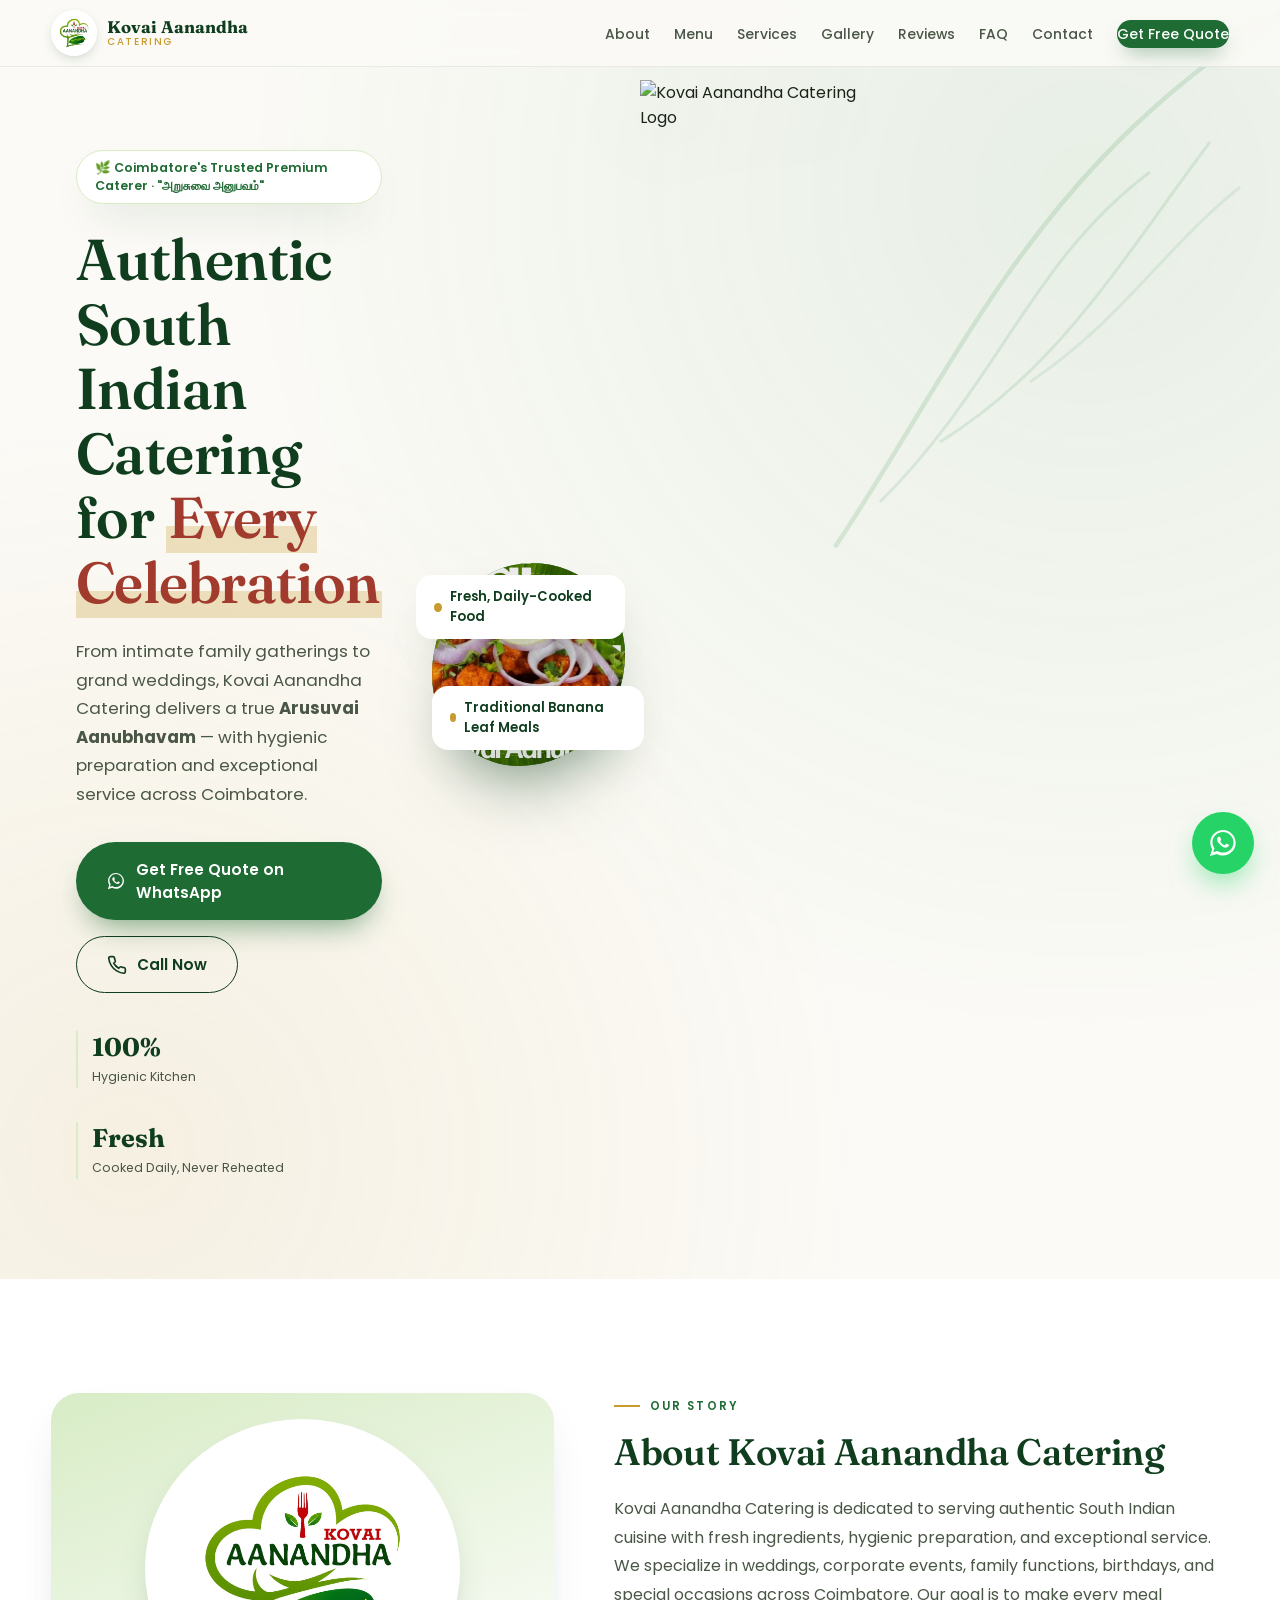
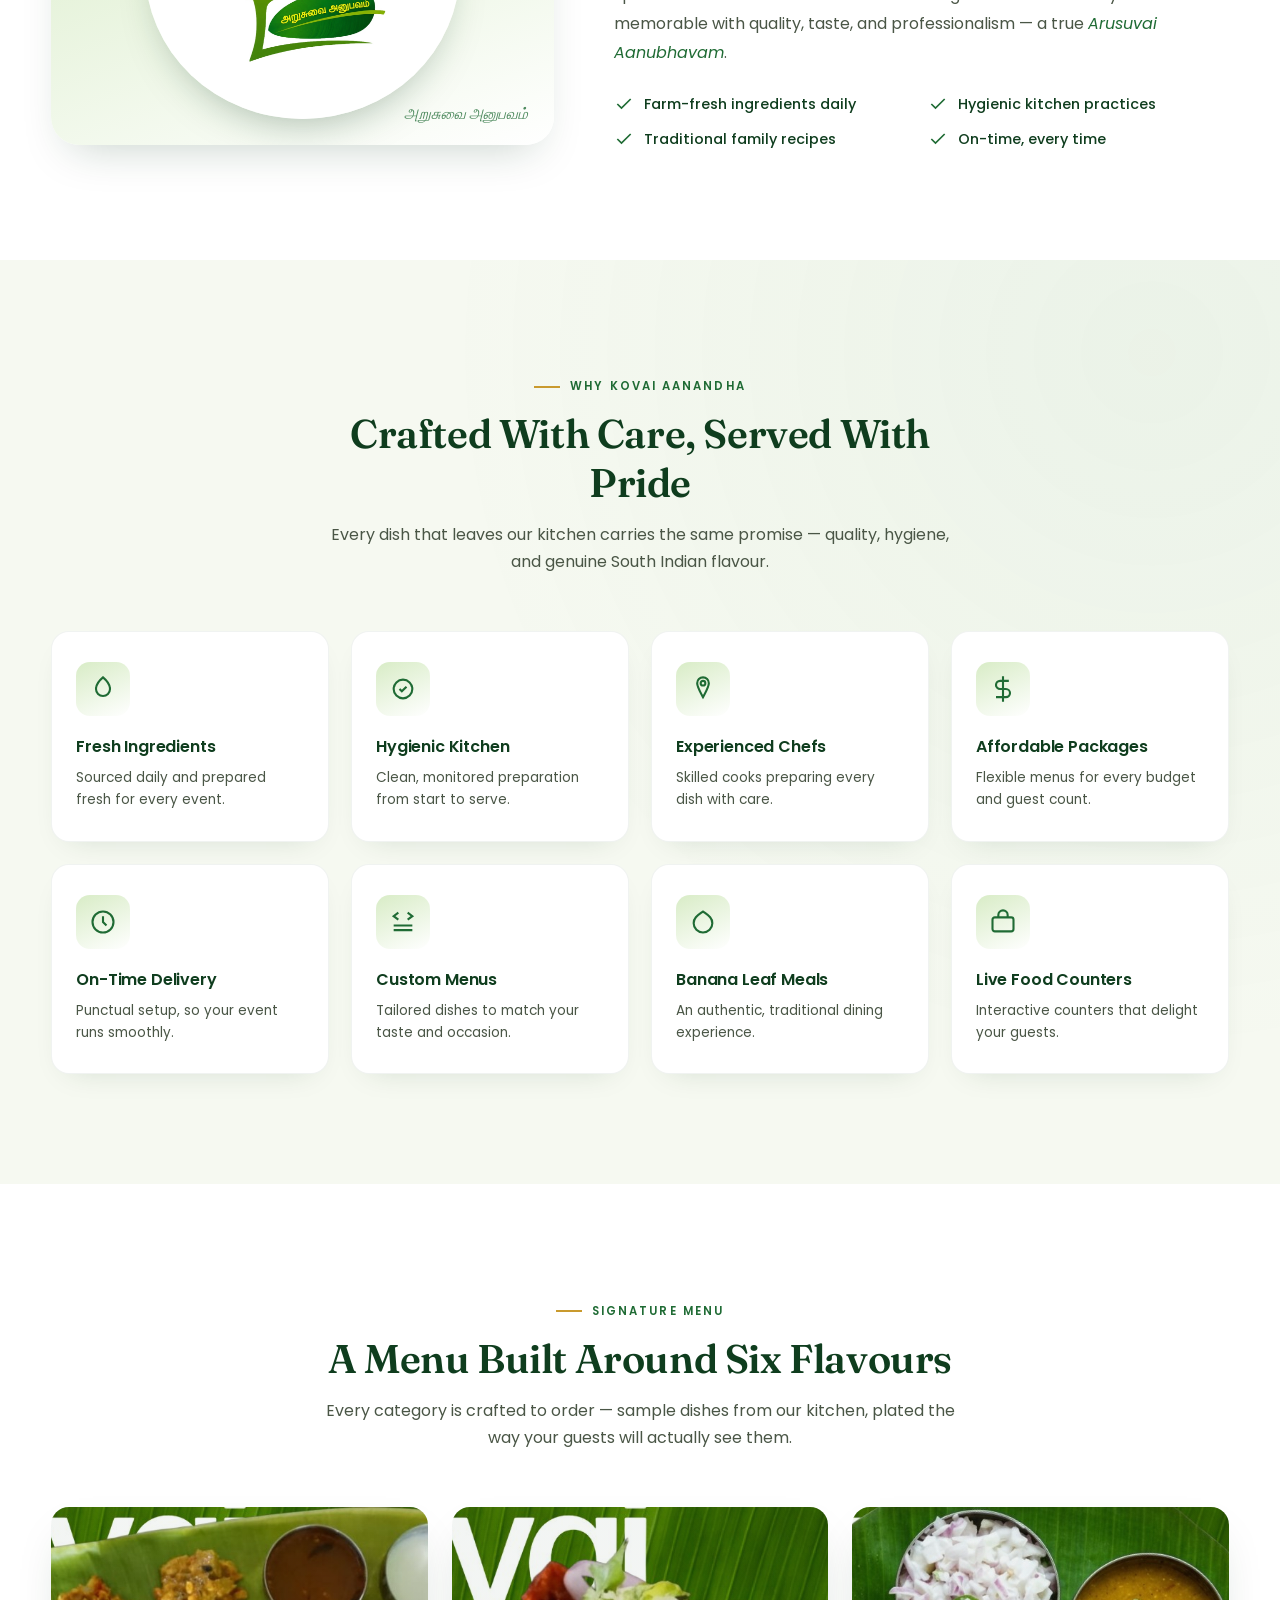
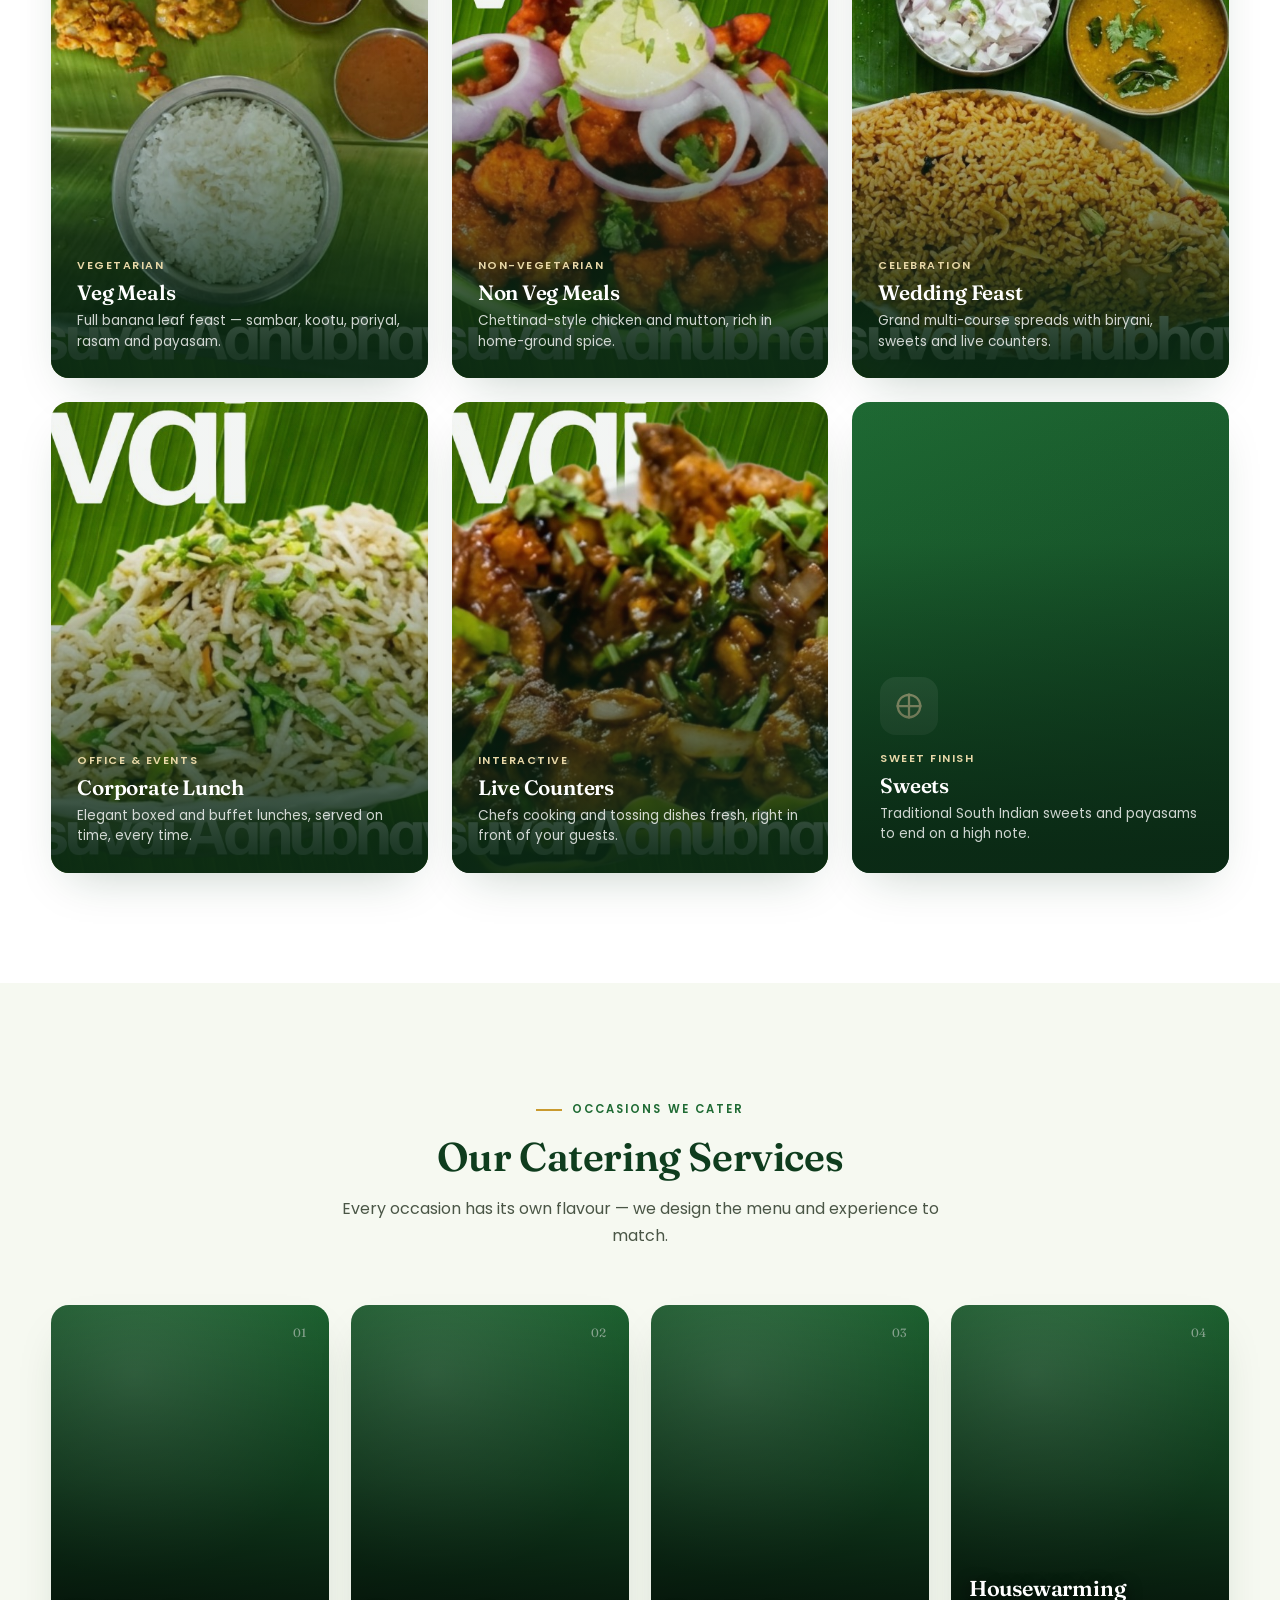
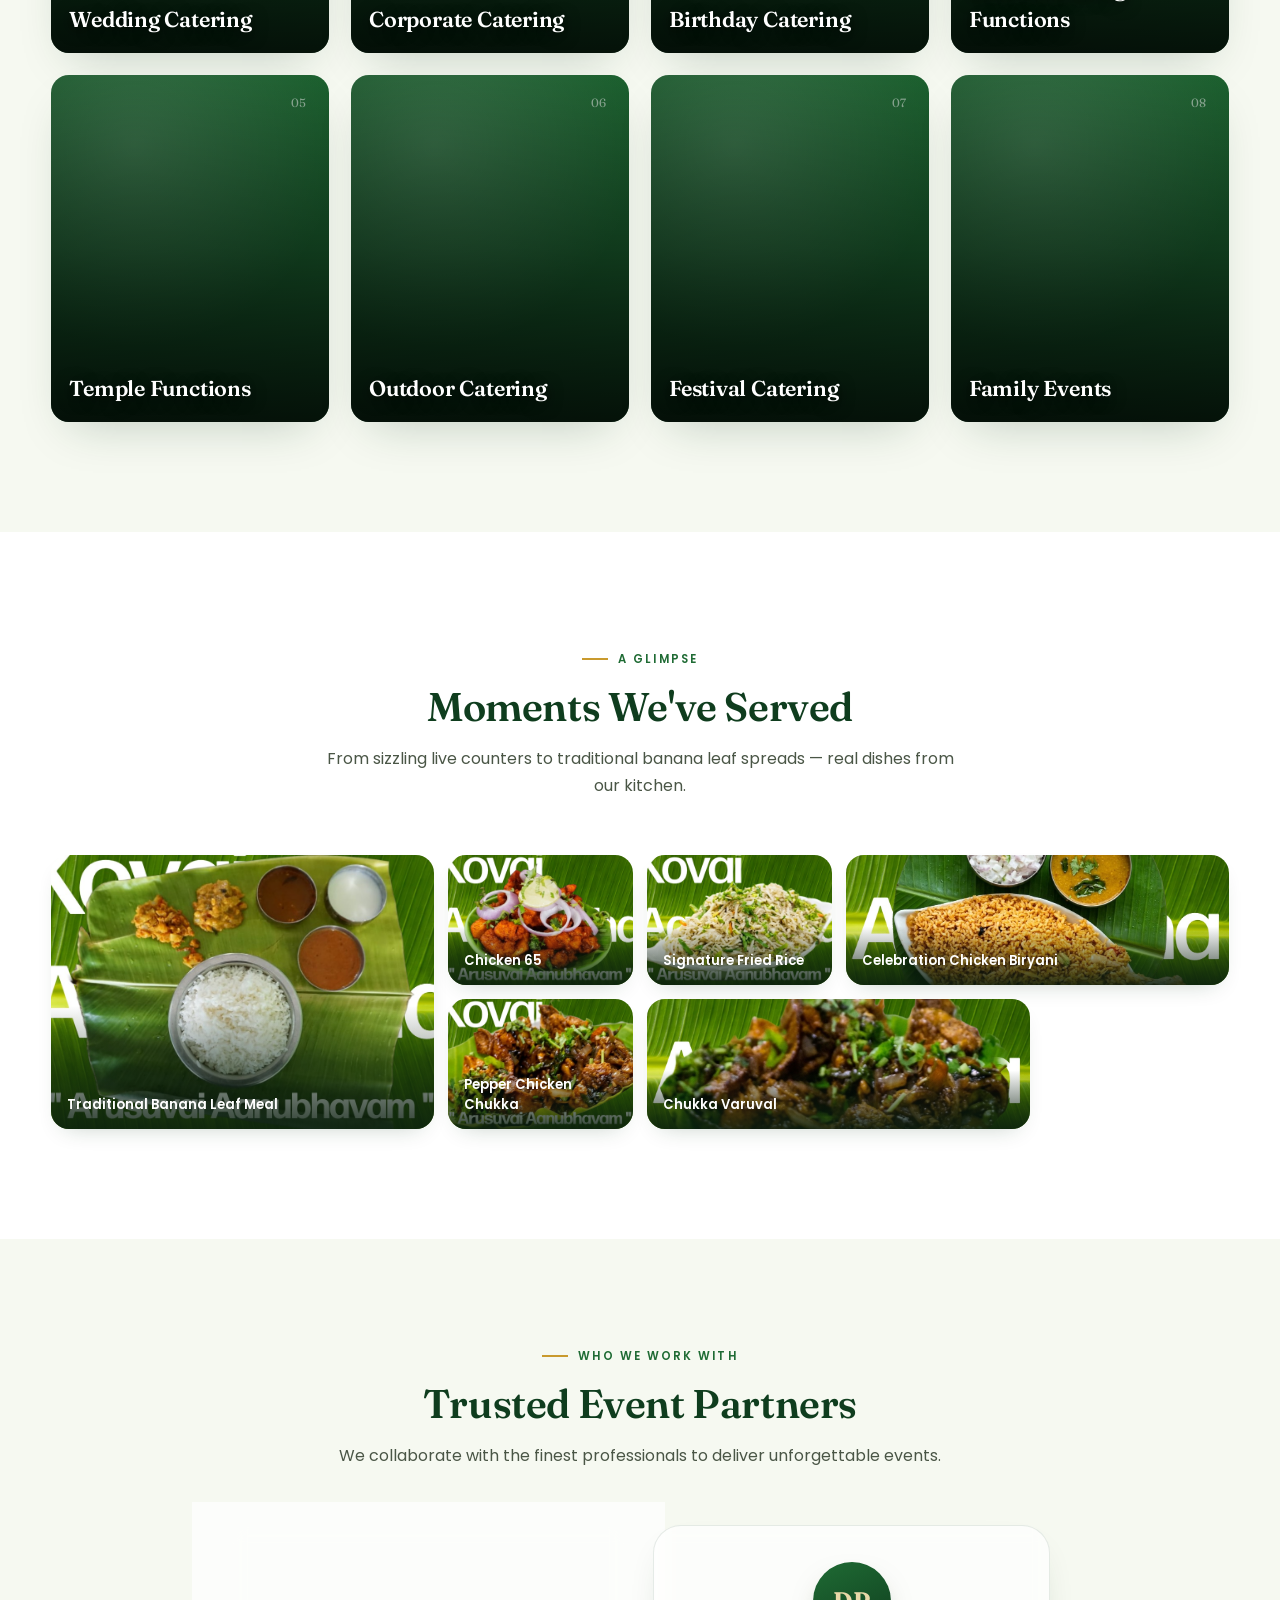
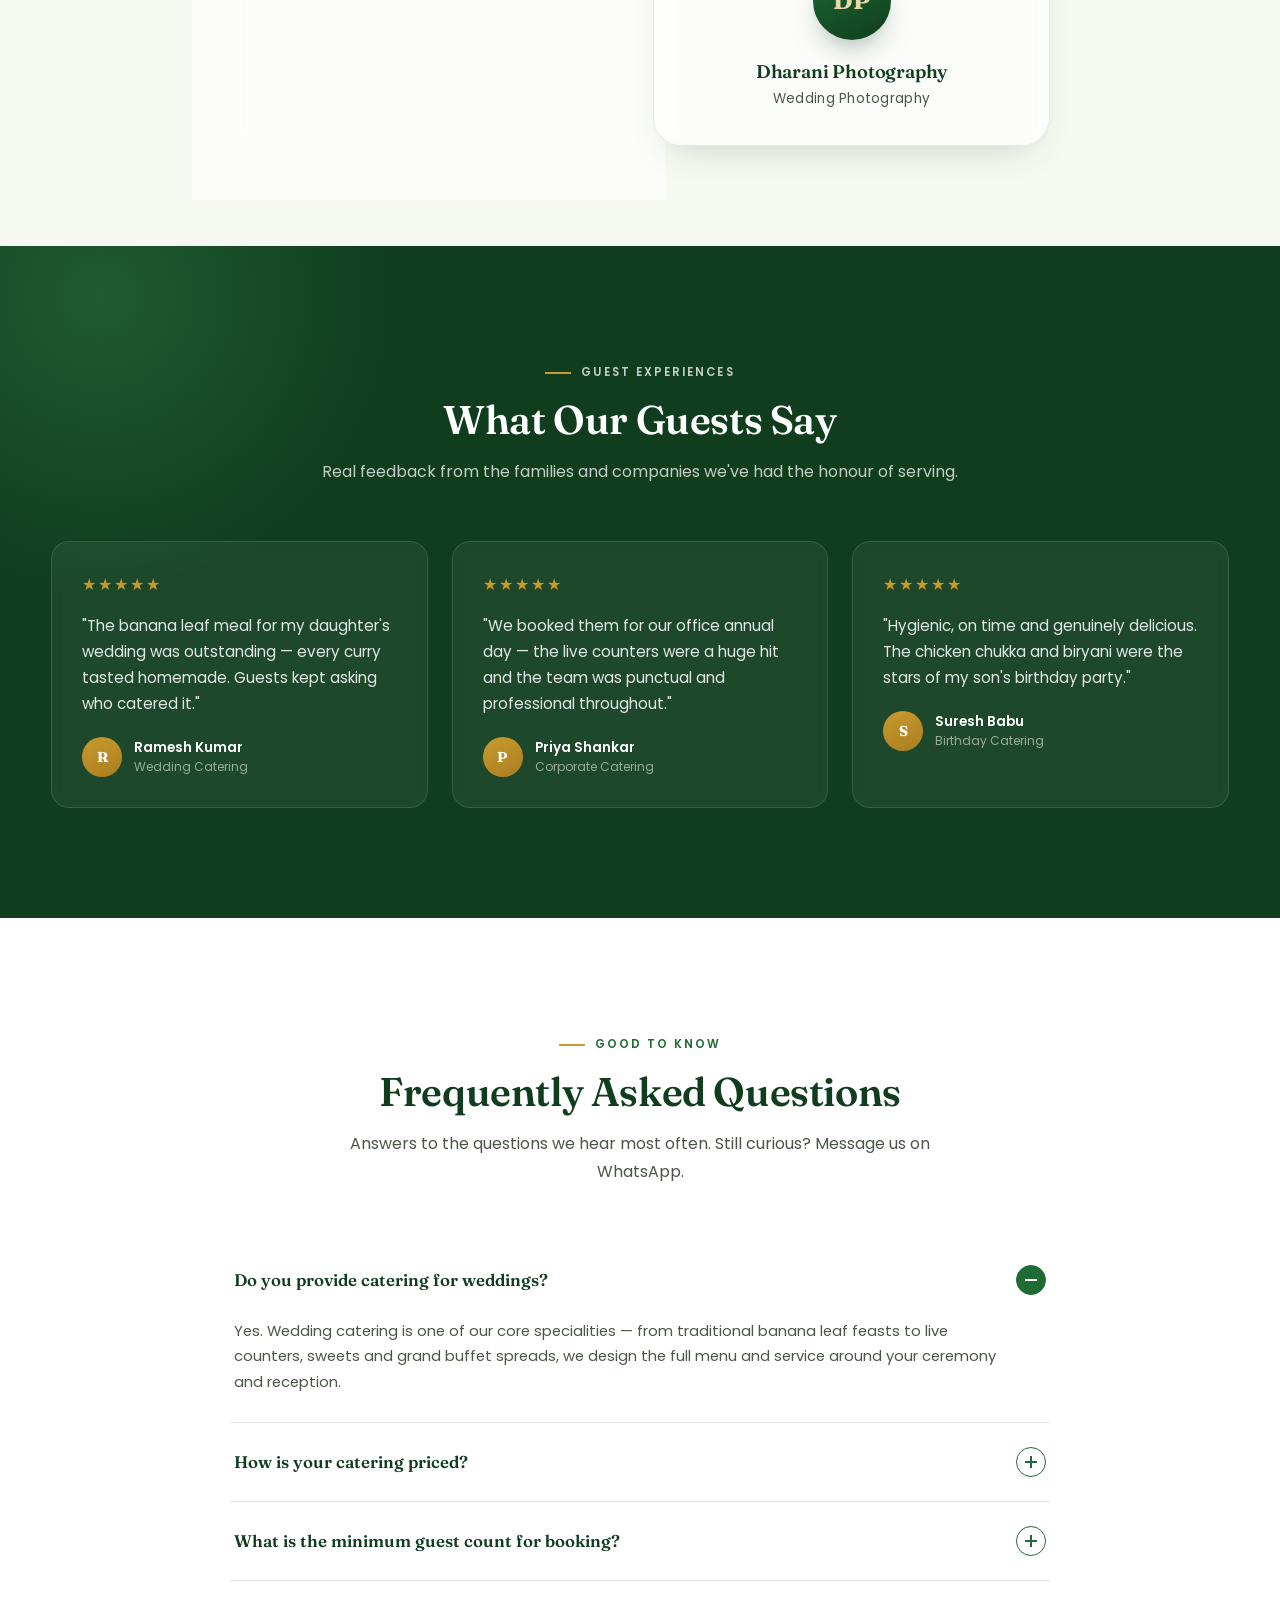
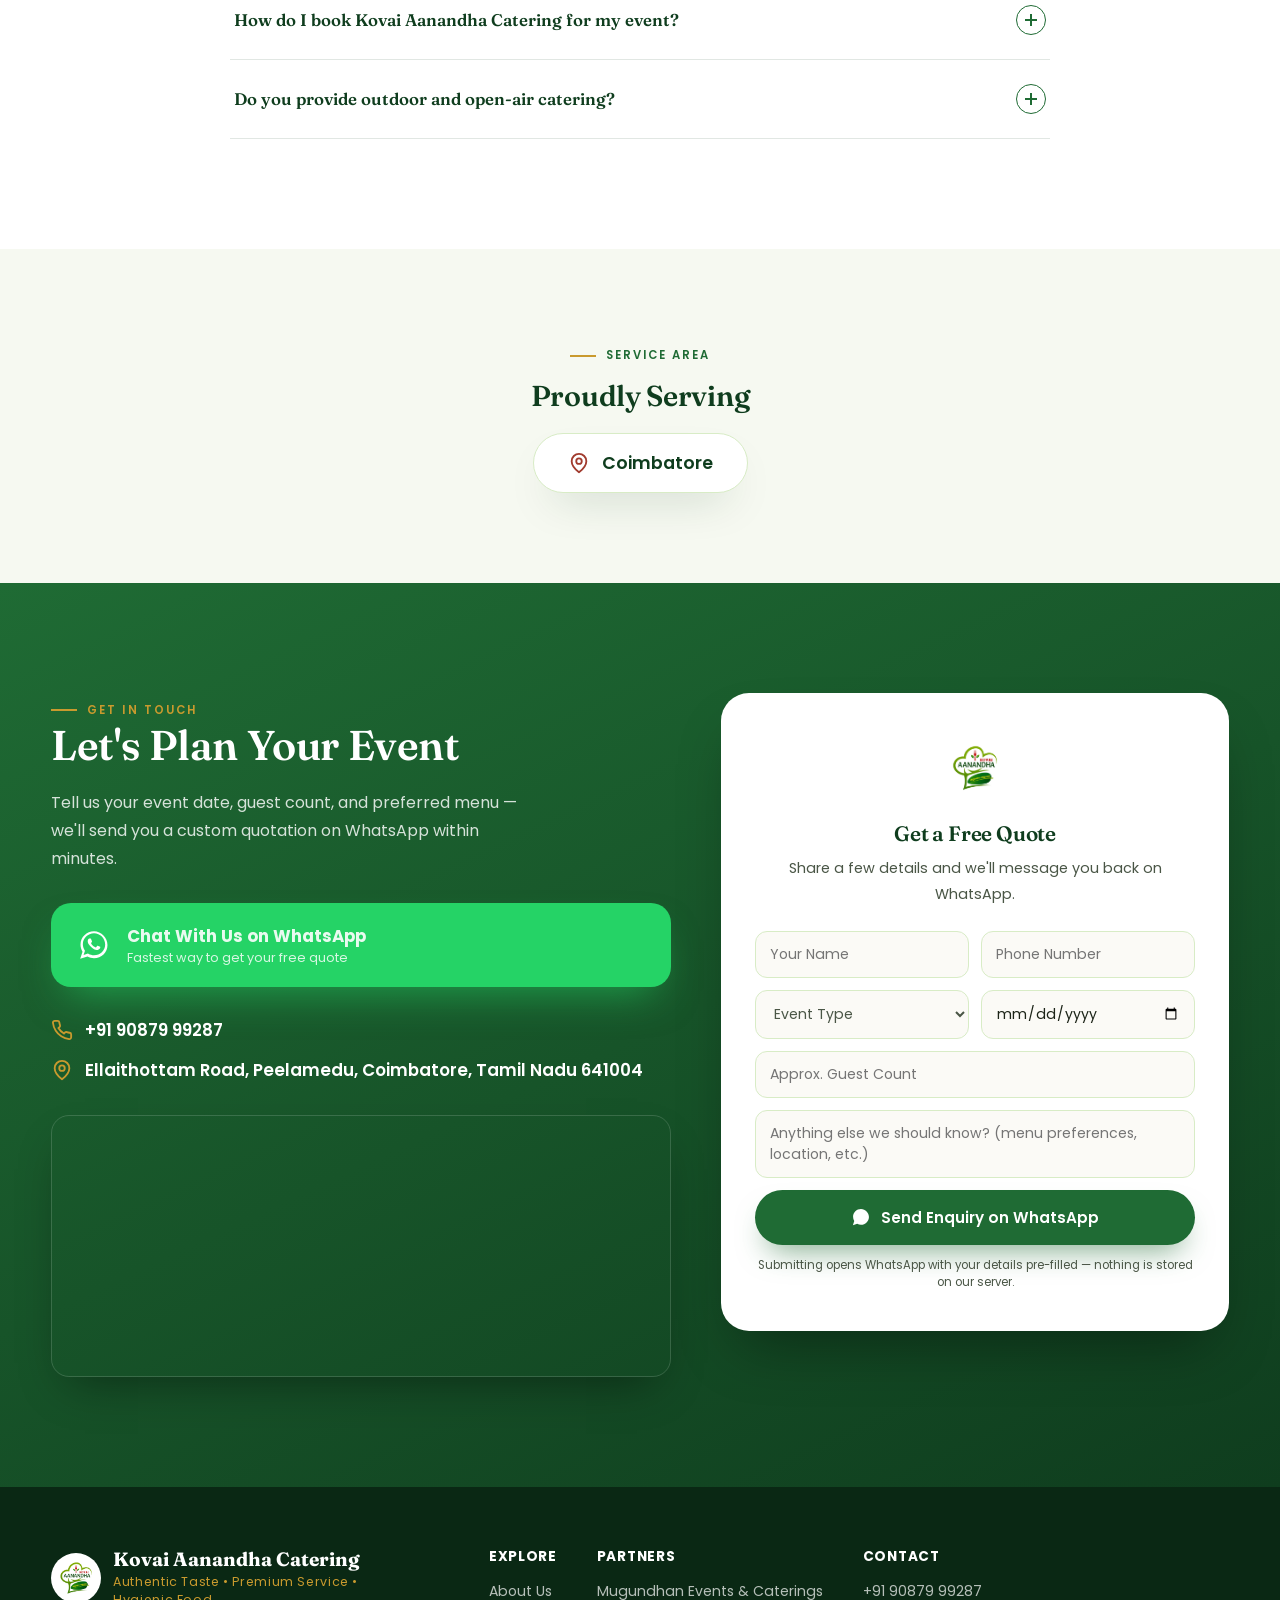
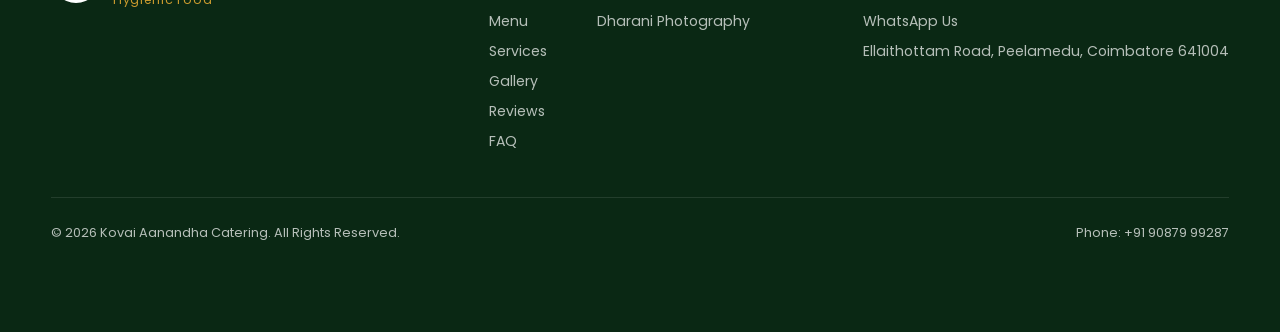
==== index.html @ 0bdadf61 "Refactor styles for service cards and gallery items Adjusted layout and styling for service cards an" ====
<!DOCTYPE html>
<html lang="en">
<head>
<meta charset="UTF-8">
<meta name="viewport" content="width=device-width, initial-scale=1.0">
<meta name="theme-color" content="#0f3d1e">
<meta name="robots" content="index, follow">
<meta name="author" content="Kovai Aanandha Catering">

<title>Kovai Aanandha Catering | Premium Wedding &amp; Event Catering in Coimbatore</title>
<meta name="description" content="Kovai Aanandha Catering — premium South Indian catering in Coimbatore for weddings, corporate events and celebrations. Authentic banana leaf meals, live counters, Chettinad specialities and grand wedding feasts. Get a free quote on WhatsApp.">
<meta name="keywords" content="catering Coimbatore, wedding catering Coimbatore, premium catering Coimbatore, banana leaf meals, South Indian catering, live counter catering, corporate catering Coimbatore, Kovai Aanandha Catering">
<link rel="canonical" href="https://www.kovaiaanandha.com/">
<!-- Replace the canonical URL above with your live domain once the site goes live -->

<!-- Open Graph -->
<meta property="og:type" content="website">
<meta property="og:site_name" content="Kovai Aanandha Catering">
<meta property="og:title" content="Kovai Aanandha Catering | Premium Wedding & Event Catering in Coimbatore">
<meta property="og:description" content="Authentic South Indian catering for weddings, corporate events and celebrations — banana leaf meals, live counters and Chettinad specialities crafted fresh, every time.">
<meta property="og:image" content="https://www.kovaiaanandha.com/assets/banana-leaf-meal.jpg">
<meta property="og:image:alt" content="Traditional South Indian banana leaf meal by Kovai Aanandha Catering">
<meta property="og:url" content="https://www.kovaiaanandha.com/">
<meta property="og:locale" content="en_IN">

<!-- Twitter Card -->
<meta name="twitter:card" content="summary_large_image">
<meta name="twitter:title" content="Kovai Aanandha Catering | Premium Wedding & Event Catering in Coimbatore">
<meta name="twitter:description" content="Authentic South Indian catering for weddings, corporate events and celebrations in Coimbatore. Get a free quote on WhatsApp.">
<meta name="twitter:image" content="https://www.kovaiaanandha.com/assets/banana-leaf-meal.jpg">

<link rel="icon" href="assets/logo.jpg" type="image/jpeg">
<link rel="apple-touch-icon" href="assets/logo.jpg">
<link rel="sitemap" type="application/xml" href="sitemap.xml">

<link rel="preconnect" href="https://fonts.googleapis.com">
<link rel="preconnect" href="https://fonts.gstatic.com" crossorigin>
<link href="https://fonts.googleapis.com/css2?family=Fraunces:opsz,wght@9..144,500;9..144,600;9..144,700&family=Poppins:wght@300;400;500;600;700&display=swap" rel="stylesheet">

<!-- ============ SCHEMA.ORG: LOCAL BUSINESS ============ -->
<script type="application/ld+json">
{
  "@context": "https://schema.org",
  "@type": "LocalBusiness",
  "@id": "https://www.kovaiaanandha.com/#business",
  "name": "Kovai Aanandha Catering",
  "alternateName": "Kovai Aanandha",
  "image": "https://www.kovaiaanandha.com/assets/logo.jpg",
  "logo": "https://www.kovaiaanandha.com/assets/logo.jpg",
  "description": "Premium South Indian catering in Coimbatore for weddings, corporate events, birthdays and family functions. Traditional banana leaf meals, live counters and Chettinad specialities.",
  "telephone": "+91-90879-99287",
  "priceRange": "₹₹",
  "servesCuisine": ["South Indian", "Chettinad", "Wedding Feast"],
  "address": {
    "@type": "PostalAddress",
    "streetAddress": "Ellaithottam Road, Peelamedu",
    "addressLocality": "Coimbatore",
    "addressRegion": "Tamil Nadu",
    "postalCode": "641004",
    "addressCountry": "IN"
  },
  "areaServed": {
    "@type": "City",
    "name": "Coimbatore"
  },
  "url": "https://www.kovaiaanandha.com/",
  "sameAs": [],
  "openingHoursSpecification": {
    "@type": "OpeningHoursSpecification",
    "dayOfWeek": ["Monday","Tuesday","Wednesday","Thursday","Friday","Saturday","Sunday"],
    "opens": "08:00",
    "closes": "21:00"
  }
}
</script>

<!-- ============ SCHEMA.ORG: FAQ ============ -->
<script type="application/ld+json">
{
  "@context": "https://schema.org",
  "@type": "FAQPage",
  "mainEntity": [
    {
      "@type": "Question",
      "name": "Do you provide catering for weddings?",
      "acceptedAnswer": {
        "@type": "Answer",
        "text": "Yes. Wedding catering is one of our core specialities — from traditional banana leaf feasts to live counters, sweets and grand buffet spreads, we design the full menu and service around your ceremony and reception."
      }
    },
    {
      "@type": "Question",
      "name": "How is your catering priced?",
      "acceptedAnswer": {
        "@type": "Answer",
        "text": "Pricing depends on your menu selection, guest count, service style (buffet, leaf service or live counters) and event location. Share your requirements on WhatsApp or call us and we'll send a custom quotation within minutes, free of charge."
      }
    },
    {
      "@type": "Question",
      "name": "What is the minimum guest count for booking?",
      "acceptedAnswer": {
        "@type": "Answer",
        "text": "We cater to intimate family gatherings as well as large weddings with hundreds of guests. Reach out with your expected headcount and we'll confirm whether it fits our current packages."
      }
    },
    {
      "@type": "Question",
      "name": "How do I book Kovai Aanandha Catering for my event?",
      "acceptedAnswer": {
        "@type": "Answer",
        "text": "Simply message us on WhatsApp or call +91 90879 99287 with your event date, guest count and preferred menu. We'll confirm availability, share a quotation and lock your date with a booking advance."
      }
    },
    {
      "@type": "Question",
      "name": "Do you provide outdoor and open-air catering?",
      "acceptedAnswer": {
        "@type": "Answer",
        "text": "Yes, we regularly cater outdoor functions, marriage halls, temple grounds and open-air venues across Coimbatore, complete with live counters and full on-site setup."
      }
    }
  ]
}
</script>

<!-- ============ SCHEMA.ORG: BREADCRUMB ============ -->
<script type="application/ld+json">
{
  "@context": "https://schema.org",
  "@type": "BreadcrumbList",
  "itemListElement": [
    {
      "@type": "ListItem",
      "position": 1,
      "name": "Home",
      "item": "https://www.kovaiaanandha.com/"
    },
    {
      "@type": "ListItem",
      "position": 2,
      "name": "Catering Services",
      "item": "https://www.kovaiaanandha.com/#services"
    }
  ]
}
</script>

<style>
  :root{
    --leaf-900:#0f3d1e;
    --leaf-700:#1f6b34;
    --leaf-500:#3f9350;
    --leaf-200:#d8ecc6;
    --cream:#fbfaf6;
    --ivory:#fbfaf6;
    --white:#ffffff;
    --gold:#c99a2e;
    --gold-soft:#e8d8a8;
    --clay:#a13b2e;
    --ink:#1c2418;
    --ink-soft:#4a5646;
    --shadow: 0 20px 45px -20px rgba(15,61,30,0.25);
    --radius-lg: 28px;
    --radius-md: 18px;
  }

  *{margin:0;padding:0;box-sizing:border-box;}
  html{scroll-behavior:smooth;}
  body{
    font-family:'Poppins', sans-serif;
    color:var(--ink);
    background:var(--white);
    overflow-x:hidden;
    -webkit-font-smoothing:antialiased;
  }
  h1,h2,h3,.display{
    font-family:'Fraunces', serif;
    font-weight:600;
    letter-spacing:-0.01em;
  }
  a{text-decoration:none;color:inherit;}
  ul{list-style:none;}
  img{max-width:100%;display:block;}
  button{font-family:inherit;}
  .container{
    width:92%;
    max-width:1180px;
    margin:0 auto;
  }
  section{position:relative;}
  .eyebrow{
    font-family:'Poppins',sans-serif;
    text-transform:uppercase;
    letter-spacing:0.18em;
    font-size:0.72rem;
    font-weight:600;
    color:var(--leaf-700);
    display:inline-flex;
    align-items:center;
    gap:10px;
  }
  .eyebrow::before{
    content:"";
    width:26px;
    height:2px;
    background:var(--gold);
    display:inline-block;
  }
  .reveal{
    opacity:0;
    transform:translateY(28px);
    transition:opacity 0.8s ease, transform 0.8s ease;
  }
  .reveal.in-view{
    opacity:1;
    transform:translateY(0);
  }
  @media (prefers-reduced-motion: reduce){
    .reveal{opacity:1; transform:none; transition:none;}
    *{animation-duration:0.01ms !important; animation-iteration-count:1 !important; scroll-behavior:auto !important;}
  }
  a:focus-visible, button:focus-visible, input:focus-visible, select:focus-visible, textarea:focus-visible, summary:focus-visible{
    outline:2.5px solid var(--gold);
    outline-offset:3px;
    border-radius:6px;
  }

  /* ============ NAV ============ */
  .navbar{
    position:fixed;
    top:0; left:0; right:0;
    z-index:1000;
    background:rgba(251,250,246,0.88);
    backdrop-filter:blur(10px);
    border-bottom:1px solid rgba(15,61,30,0.08);
    transition:box-shadow 0.3s ease;
  }
  .navbar.scrolled{ box-shadow:0 8px 24px -12px rgba(15,61,30,0.18); }
  .nav-inner{
    display:flex;
    align-items:center;
    justify-content:space-between;
    padding:10px 0;
  }
  .brand{
    display:flex;
    align-items:center;
    gap:10px;
  }
  .brand img{
    height:46px;
    width:46px;
    border-radius:50%;
    object-fit:cover;
    box-shadow:0 4px 14px -6px rgba(15,61,30,0.4);
  }
  .brand-text{
    font-family:'Fraunces',serif;
    font-weight:700;
    font-size:1.05rem;
    line-height:1.1;
    color:var(--leaf-900);
  }
  .brand-text span{
    display:block;
    font-family:'Poppins',sans-serif;
    font-weight:500;
    font-size:0.62rem;
    letter-spacing:0.16em;
    color:var(--gold);
    text-transform:uppercase;
  }
  .nav-links{
    display:flex;
    gap:24px;
    align-items:center;
  }
  .nav-links a{
    font-size:0.87rem;
    font-weight:500;
    color:var(--ink-soft);
    position:relative;
    padding:4px 0;
    white-space:nowrap;
  }
  .nav-links a::after{
    content:"";
    position:absolute;
    left:0; bottom:-2px;
    width:0; height:2px;
    background:var(--leaf-700);
    transition:width 0.25s ease;
  }
  .nav-links a:hover::after{width:100%;}
  .nav-links a:hover{color:var(--leaf-900);}

  .nav-cta{
    background:var(--leaf-700);
    color:#fff !important;
    padding:11px 22px;
    border-radius:100px;
    font-size:0.85rem;
    font-weight:600;
    box-shadow:0 10px 20px -8px rgba(31,107,52,0.55);
    transition:transform 0.25s ease, box-shadow 0.25s ease;
    white-space:nowrap;
  }
  .nav-cta:hover{transform:translateY(-2px); box-shadow:0 14px 26px -8px rgba(31,107,52,0.65);}
  .nav-cta::after{display:none;}

  .nav-toggle{
    display:none;
    flex-direction:column;
    gap:5px;
    cursor:pointer;
    background:none;
    border:none;
  }
  .nav-toggle span{
    width:26px; height:2px;
    background:var(--leaf-900);
    display:block;
    transition:0.3s;
  }

  /* ============ HERO ============ */
  .hero{
    padding:150px 0 100px;
    position:relative;
    background:
      radial-gradient(circle at 85% 15%, rgba(63,147,80,0.10), transparent 55%),
      radial-gradient(circle at 10% 90%, rgba(201,154,46,0.10), transparent 45%),
      var(--cream);
    overflow:hidden;
  }
  .hero-floating-logo{
    position:absolute;
    top:80px;
    left:50%;
    transform:translateX(-50%);
    z-index:3;
    animation:floatLogo 4s ease-in-out infinite;
}

.hero-floating-logo img{
    width:220px;
    max-width:70vw;
    filter:drop-shadow(0 20px 40px rgba(0,0,0,.15));
}

@keyframes floatLogo{
    0%,100%{
        transform:translateX(-50%) translateY(0);
    }
    50%{
        transform:translateX(-50%) translateY(-15px);
    }
}

@media (max-width:768px){
    .hero-floating-logo{
        top:70px;
    }

    .hero-floating-logo img{
        width:160px;
    }
}
  .leaf-vein-bg{
    position:absolute;
    top:-10%; right:-18%;
    width:70%;
    max-width:750px;
    opacity:0.9;
    z-index:0;
    pointer-events:none;
  }
  .hero-inner{
    position:relative;
    z-index:2;
    display:grid;
    grid-template-columns:1.1fr 0.9fr;
    gap:50px;
    align-items:center;
  }
  .hero-tag{
    display:inline-block;
    background:var(--white);
    border:1px solid var(--leaf-200);
    padding:8px 18px;
    border-radius:100px;
    font-size:0.78rem;
    font-weight:600;
    color:var(--leaf-700);
    margin-bottom:24px;
    box-shadow:var(--shadow);
  }
  .hero h1{
    font-size:clamp(2.2rem, 4.6vw, 3.6rem);
    line-height:1.12;
    color:var(--leaf-900);
    margin-bottom:22px;
  }
  .hero h1 em{
    font-style:normal;
    color:var(--clay);
    background:linear-gradient(180deg, transparent 62%, rgba(201,154,46,0.28) 0);
    padding:0 2px;
  }
  .hero p.sub{
    font-size:1.05rem;
    color:var(--ink-soft);
    line-height:1.7;
    max-width:520px;
    margin-bottom:34px;
  }
  .hero-btns{
    display:flex;
    gap:16px;
    flex-wrap:wrap;
    margin-bottom:38px;
  }
  .btn{
    display:inline-flex;
    align-items:center;
    gap:10px;
    padding:16px 30px;
    border-radius:100px;
    font-weight:600;
    font-size:0.95rem;
    transition:transform 0.25s ease, box-shadow 0.25s ease, background 0.25s ease;
    cursor:pointer;
    border:none;
  }
  .btn-primary{
    background:var(--leaf-700);
    color:#fff;
    box-shadow:0 16px 30px -12px rgba(31,107,52,0.6);
  }
  .btn-primary:hover{transform:translateY(-3px); box-shadow:0 20px 34px -10px rgba(31,107,52,0.7);}
  .btn-outline{
    background:transparent;
    color:var(--leaf-900);
    border:1.5px solid var(--leaf-900);
  }
  .btn-outline:hover{background:var(--leaf-900); color:#fff; transform:translateY(-3px);}
  .btn-gold{
    background:linear-gradient(135deg, var(--gold), #a97e1f);
    color:#fff;
    box-shadow:0 16px 30px -12px rgba(201,154,46,0.6);
  }
  .btn-gold:hover{transform:translateY(-3px); box-shadow:0 20px 34px -10px rgba(201,154,46,0.7);}
  .btn svg{width:20px;height:20px;flex-shrink:0;}

  .hero-stats{
    display:flex;
    gap:34px;
    flex-wrap:wrap;
  }
  .hero-stats div{border-left:2px solid var(--leaf-200); padding-left:14px;}
  .hero-stats strong{
    display:block;
    font-family:'Fraunces',serif;
    font-size:1.6rem;
    color:var(--leaf-900);
  }
  .hero-stats span{
    font-size:0.78rem;
    color:var(--ink-soft);
  }

  .hero-visual{
    position:relative;
    display:flex;
    align-items:center;
    justify-content:center;
  }
  .leaf-plate{
    position:relative;
    width:100%;
    max-width:420px;
    aspect-ratio:1/1.05;
    border-radius:52% 48% 55% 45% / 55% 45% 55% 45%;
    background:linear-gradient(155deg, var(--leaf-500), var(--leaf-900));
    box-shadow:0 40px 70px -30px rgba(15,61,30,0.55);
    display:flex;
    align-items:center;
    justify-content:center;
    animation:float 6s ease-in-out infinite;
    overflow:hidden;
  }
  @keyframes float{
    0%,100%{transform:translateY(0) rotate(0deg);}
    50%{transform:translateY(-14px) rotate(1.5deg);}
  }
  .leaf-plate::before{
    content:"";
    position:absolute;
    inset:10px;
    border-radius:inherit;
    border:1.5px dashed rgba(255,255,255,0.25);
    z-index:2;
  }
  .leaf-plate img{
    position:absolute;
    inset:0;
    width:100%;
    height:100%;
    object-fit:cover;
    filter:brightness(0.92);
  }
  .badge-float{
    position:absolute;
    background:#fff;
    padding:12px 18px;
    border-radius:16px;
    box-shadow:var(--shadow);
    font-size:0.82rem;
    font-weight:600;
    color:var(--leaf-900);
    display:flex;
    align-items:center;
    gap:8px;
    z-index:3;
  }
  .badge-1{ top:6%; left:-8%; animation:float 5s ease-in-out infinite; animation-delay:0.4s;}
  .badge-2{ bottom:8%; right:-10%; animation:float 5.5s ease-in-out infinite; animation-delay:0.9s;}
  .badge-float .dot{width:9px;height:9px;border-radius:50%;background:var(--gold);}

  /* ============ SECTION HEADERS ============ */
  .section-head{
    text-align:center;
    max-width:640px;
    margin:0 auto 56px;
  }
  .section-head h2{
    font-size:clamp(1.7rem, 3.4vw, 2.5rem);
    color:var(--leaf-900);
    margin-top:14px;
    margin-bottom:14px;
  }
  .section-head p{
    color:var(--ink-soft);
    font-size:1rem;
    line-height:1.7;
  }

  /* ============ ABOUT ============ */
  .about{
    padding:110px 0;
    background:var(--white);
  }
  .about-grid{
    display:grid;
    grid-template-columns:0.9fr 1.1fr;
    gap:60px;
    align-items:center;
  }
  .about-media{
    position:relative;
  }
  .about-frame{
    border-radius:var(--radius-lg);
    overflow:hidden;
    background:linear-gradient(160deg, var(--leaf-200), var(--white));
    padding:26px;
    box-shadow:var(--shadow);
    position:relative;
  }
  .about-frame img{
    width:70%;
    margin:0 auto;
    border-radius:50%;
    box-shadow:0 20px 40px -18px rgba(15,61,30,0.35);
  }
  .about-frame::after{
    content:"அறுசுவை அனுபவம்";
    position:absolute;
    bottom:22px; right:26px;
    font-family:'Fraunces',serif;
    font-style:italic;
    color:var(--leaf-700);
    font-size:0.95rem;
    opacity:0.8;
  }
  .about-copy .eyebrow{margin-bottom:14px;}
  .about-copy h2{
    font-size:clamp(1.7rem,3.2vw,2.3rem);
    color:var(--leaf-900);
    margin-bottom:20px;
    line-height:1.25;
  }
  .about-copy p{
    color:var(--ink-soft);
    line-height:1.8;
    margin-bottom:26px;
    font-size:1rem;
  }
  .about-points{
    display:grid;
    grid-template-columns:1fr 1fr;
    gap:14px;
  }
  .about-points li{
    display:flex;
    align-items:center;
    gap:10px;
    font-size:0.9rem;
    font-weight:500;
    color:var(--leaf-900);
  }
  .about-points li svg{width:20px;height:20px; color:var(--leaf-700); flex-shrink:0;}

  /* ============ WHY CHOOSE US ============ */
  .why{
    padding:110px 0;
    background:
      radial-gradient(circle at 90% 10%, rgba(63,147,80,0.06), transparent 50%),
      #f6f9f1;
    position:relative;
  }
  .why-grid{
    display:grid;
    grid-template-columns:repeat(4, 1fr);
    gap:22px;
  }
  .why-card{
    background:var(--white);
    border-radius:var(--radius-md);
    padding:30px 24px;
    box-shadow:0 12px 30px -18px rgba(15,61,30,0.18);
    transition:transform 0.3s ease, box-shadow 0.3s ease;
    border:1px solid rgba(15,61,30,0.06);
  }
  .why-card:hover{
    transform:translateY(-8px);
    box-shadow:0 22px 40px -16px rgba(15,61,30,0.28);
  }
  .why-icon{
    width:54px; height:54px;
    border-radius:14px;
    background:linear-gradient(155deg, var(--leaf-200), #fff);
    display:flex; align-items:center; justify-content:center;
    margin-bottom:18px;
  }
  .why-icon svg{width:28px;height:28px; color:var(--leaf-700);}
  .why-card h3{
    font-family:'Poppins',sans-serif;
    font-weight:600;
    font-size:1rem;
    color:var(--leaf-900);
    margin-bottom:8px;
  }
  .why-card p{
    font-size:0.85rem;
    color:var(--ink-soft);
    line-height:1.6;
  }

  /* ============ SIGNATURE MENU ============ */
  .menu{padding:110px 0; background:var(--white);}
  .menu-grid{
    display:grid;
    grid-template-columns:repeat(3, 1fr);
    gap:24px;
  }
  .menu-card{
    position:relative;
    border-radius:var(--radius-md);
    overflow:hidden;
    aspect-ratio:4/5;
    box-shadow:var(--shadow);
    isolation:isolate;
    transition:transform 0.4s ease, box-shadow 0.4s ease;
  }
  .menu-card:hover{transform:translateY(-8px); box-shadow:0 30px 55px -20px rgba(15,61,30,0.45);}
  .menu-card img{
    position:absolute; inset:0;
    width:100%; height:100%;
    object-fit:cover;
    transition:transform 0.6s ease;
  }
  .menu-card:hover img{transform:scale(1.08);}
  .menu-card::before{
    content:"";
    position:absolute; inset:0;
    background:linear-gradient(180deg, rgba(15,61,30,0.05) 30%, rgba(10,40,20,0.92) 95%);
    z-index:1;
  }
  .menu-card.icon-card{
    background:linear-gradient(160deg, var(--leaf-700), var(--leaf-900));
    display:flex; flex-direction:column; align-items:flex-start; justify-content:flex-end;
    padding:28px;
  }
  .menu-card.icon-card .menu-icon{
    width:58px; height:58px; border-radius:16px;
    background:rgba(255,255,255,0.12);
    display:flex; align-items:center; justify-content:center;
    margin-bottom:16px;
  }
  .menu-card.icon-card .menu-icon svg{width:30px;height:30px;color:var(--gold-soft);}
  .menu-card-content{
    position:absolute; left:0; right:0; bottom:0;
    padding:26px;
    z-index:2;
  }
  .menu-card-content .menu-tag{
    font-size:0.68rem;
    letter-spacing:0.14em;
    text-transform:uppercase;
    color:var(--gold-soft);
    font-weight:600;
    margin-bottom:6px;
    display:block;
  }
  .menu-card-content h3{
    font-family:'Fraunces',serif;
    color:#fff;
    font-size:1.3rem;
    font-weight:600;
    margin-bottom:6px;
  }
  .menu-card-content p{
    color:rgba(255,255,255,0.8);
    font-size:0.85rem;
    line-height:1.5;
  }

  /* ============ SERVICES ============ */
  .services{padding:110px 0; background:#f6f9f1;}
  .services-grid{
    display:grid;
    grid-template-columns:repeat(4, 1fr);
    gap:22px;
  }
  .service-card{
    position:relative;
    border-radius:var(--radius-md);
    overflow:hidden;
    aspect-ratio:4/5;
    background:linear-gradient(200deg, var(--leaf-700), var(--leaf-900));
    display:flex;
flex-direction:column;
justify-content:flex-end;
    padding:18px;
    isolation:isolate;
    box-shadow:var(--shadow);
    transition:transform 0.35s ease;
  }
  .service-card:hover{transform:translateY(-6px) scale(1.02);}
  .service-card::before{
    content:"";
    position:absolute;
    inset:0;
    background:radial-gradient(circle at 30% 20%, rgba(255,255,255,0.14), transparent 60%);
    z-index:-1;
  }
  .service-card::after{
    content:"";
    position:absolute;
    inset:0;
    background:linear-gradient(
        to top,
        rgba(0,0,0,.75),
        rgba(0,0,0,.35),
        rgba(0,0,0,.10)
    );
    z-index:0;
  }
  .service-card h3{
    font-family:'Fraunces',serif;
    color:#fff;
    font-size:1.35rem;
    font-weight:600;
    line-height:1.4;
text-shadow:0 3px 15px rgba(0,0,0,.9);
z-index:2;
position:relative;
  }
  .service-card .num{
    position:absolute; top:20px; right:22px;
    font-family:'Fraunces',serif;
    font-size:0.75rem;
    color:rgba(255,255,255,0.55);
    letter-spacing:0.05em;
  }

  /* ============ GALLERY (MASONRY) ============ */
  .gallery{padding:110px 0; background:var(--white);}
  .gallery-grid{
    display:grid;
    grid-template-columns:repeat(6, 1fr);
    grid-auto-rows:130px;
    gap:14px;
  }
  .gallery-item{
    border-radius:18px;
    overflow:hidden;
    position:relative;
    box-shadow:0 10px 24px -14px rgba(15,61,30,0.3);
    transition:transform 0.3s ease;
    isolation:isolate;
  }
  .gallery-item img{
    position:absolute; inset:0;
    width:100%; height:100%;
    object-fit:cover;
    object-position:center;
    transition:transform 0.5s ease;
  }
  .gallery-item:hover img{transform:scale(1.08);}
  .gallery-item::after{
    content:"";
    position:absolute; inset:0;
    background:linear-gradient(180deg, transparent 55%, rgba(10,30,15,0.85) 100%);
    z-index:1;
  }
  .gallery-item span{
    position:absolute;
    left:16px; bottom:14px; right:14px;
    color:#fff;
    font-size:0.82rem;
    font-weight:600;
    z-index:2;
  }
  .gallery-item.big{grid-column:span 2; grid-row:span 2;}
  .gallery-item.wide{grid-column:span 2;}

  /* ============ TRUSTED PARTNERS ============ */
  .partners{padding:100px 0; background:#f6f9f1;}
  .partners-grid{
    display:grid;
    grid-template-columns:repeat(2, 1fr);
    gap:26px;
    max-width:820px;
    margin:0 auto;
  }
  .partner-card{
    background:rgba(255,255,255,0.7);
    border:1px solid rgba(15,61,30,0.1);
    backdrop-filter:blur(8px);
    border-radius:var(--radius-lg);
    padding:36px 30px;
    text-align:center;
    box-shadow:0 16px 40px -22px rgba(15,61,30,0.3);
    transition:transform 0.3s ease, box-shadow 0.3s ease;
  }
  .partner-card:hover{transform:translateY(-6px); box-shadow:0 26px 50px -20px rgba(15,61,30,0.35);}
  .partner-badge{
    width:78px; height:78px;
    border-radius:50%;
    margin:0 auto 20px;
    background:linear-gradient(155deg, var(--leaf-700), var(--leaf-900));
    color:var(--gold-soft);
    display:flex; align-items:center; justify-content:center;
    font-family:'Fraunces',serif;
    font-size:1.5rem;
    font-weight:700;
    box-shadow:0 14px 30px -12px rgba(15,61,30,0.5);
    letter-spacing:0.02em;
  }
  .partner-card h3{
    font-size:1.15rem;
    color:var(--leaf-900);
    margin-bottom:6px;
  }
  .partner-card p{
    font-size:0.85rem;
    color:var(--ink-soft);
    letter-spacing:0.02em;
  }

  /* ============ REVIEWS / TESTIMONIALS ============ */
  .testimonials{
    padding:110px 0;
    background:var(--leaf-900);
    position:relative;
    overflow:hidden;
  }
  .testimonials::before{
    content:"";
    position:absolute;
    width:600px; height:600px;
    border-radius:50%;
    background:radial-gradient(circle, rgba(63,147,80,0.35), transparent 70%);
    top:-250px; left:-200px;
  }
  .testimonials .section-head p, .testimonials .eyebrow{color:rgba(255,255,255,0.75);}
  .testimonials .section-head h2{color:#fff;}
  .test-grid{
    display:grid;
    grid-template-columns:repeat(3, 1fr);
    gap:24px;
    position:relative;
    z-index:2;
  }
  .test-card{
    background:rgba(255,255,255,0.06);
    border:1px solid rgba(255,255,255,0.12);
    border-radius:var(--radius-md);
    padding:30px;
    backdrop-filter:blur(6px);
  }
  .test-top{display:flex; align-items:center; justify-content:space-between; margin-bottom:16px;}
  .stars{color:var(--gold); font-size:1rem; letter-spacing:2px;}
  .test-card p{
    color:rgba(255,255,255,0.88);
    font-size:0.95rem;
    line-height:1.7;
    margin-bottom:20px;
  }
  .test-person{display:flex; align-items:center; gap:12px;}
  .test-avatar{
    width:40px; height:40px; border-radius:50%;
    background:linear-gradient(155deg, var(--gold), #a97e1f);
    color:#fff;
    display:flex; align-items:center; justify-content:center;
    font-family:'Fraunces',serif; font-weight:700; font-size:0.9rem;
    flex-shrink:0;
  }
  .test-name{
    font-size:0.85rem;
    font-weight:600;
    color:#fff;
  }
  .test-name span{
    display:block;
    font-weight:400;
    color:rgba(255,255,255,0.55);
    font-size:0.75rem;
  }

  /* ============ FAQ ============ */
  .faq{padding:110px 0; background:var(--white);}
  .faq-list{max-width:820px; margin:0 auto;}
  .faq-item{
    border-bottom:1px solid rgba(15,61,30,0.12);
  }
  .faq-item summary{
    display:flex;
    align-items:center;
    justify-content:space-between;
    gap:20px;
    padding:24px 4px;
    cursor:pointer;
    font-family:'Fraunces',serif;
    font-size:1.05rem;
    font-weight:600;
    color:var(--leaf-900);
    list-style:none;
  }
  .faq-item summary::-webkit-details-marker{display:none;}
  .faq-item summary .plus{
    flex-shrink:0;
    width:30px; height:30px;
    border-radius:50%;
    border:1.5px solid var(--leaf-700);
    display:flex; align-items:center; justify-content:center;
    position:relative;
    transition:transform 0.3s ease, background 0.3s ease;
  }
  .faq-item summary .plus::before, .faq-item summary .plus::after{
    content:"";
    position:absolute;
    background:var(--leaf-700);
    transition:transform 0.3s ease, background 0.3s ease;
  }
  .faq-item summary .plus::before{width:12px; height:1.6px;}
  .faq-item summary .plus::after{width:1.6px; height:12px;}
  .faq-item[open] summary .plus{background:var(--leaf-700); transform:rotate(180deg);}
  .faq-item[open] summary .plus::before, .faq-item[open] summary .plus::after{background:#fff;}
  .faq-item[open] summary .plus::after{transform:scaleY(0);}
  .faq-item .faq-answer{
    padding:0 42px 26px 4px;
    color:var(--ink-soft);
    font-size:0.92rem;
    line-height:1.75;
  }

  /* ============ SERVICE AREA ============ */
  .areas{padding:90px 0; background:#f6f9f1; text-align:center;}
  .areas-pill{
    display:inline-flex;
    align-items:center;
    gap:12px;
    background:var(--white);
    border:1px solid var(--leaf-200);
    padding:16px 34px;
    border-radius:100px;
    font-weight:600;
    color:var(--leaf-900);
    font-size:1.1rem;
    margin-top:20px;
    box-shadow:var(--shadow);
  }
  .areas-pill svg{width:22px;height:22px;color:var(--clay);}

  /* ============ CONTACT ============ */
  .contact{
    padding:110px 0;
    background:linear-gradient(155deg, var(--leaf-700), var(--leaf-900));
    position:relative;
    overflow:hidden;
  }
  .contact-inner{
    position:relative;
    z-index:2;
    display:grid;
    grid-template-columns:1.1fr 0.9fr;
    gap:50px;
    align-items:start;
  }
  .contact h2{color:#fff; font-size:clamp(1.8rem,3.4vw,2.6rem); margin-bottom:18px;}
  .contact p{color:rgba(255,255,255,0.82); line-height:1.75; margin-bottom:30px; max-width:480px;}
  .contact-info{
    display:flex;
    flex-direction:column;
    gap:14px;
    margin-bottom:32px;
  }
  .contact-info a{
    display:flex;
    align-items:center;
    gap:12px;
    color:#fff;
    font-weight:600;
    font-size:1.05rem;
  }
  .contact-info a svg{width:22px;height:22px; color:var(--gold); flex-shrink:0;}
  .whatsapp-cta-big{
    display:flex;
    align-items:center;
    gap:16px;
    background:#25D366;
    color:#fff !important;
    padding:20px 26px;
    border-radius:20px;
    box-shadow:0 20px 40px -16px rgba(37,211,102,0.6);
    margin-bottom:30px;
    transition:transform 0.25s ease, box-shadow 0.25s ease;
  }
  .whatsapp-cta-big:hover{transform:translateY(-3px); box-shadow:0 26px 46px -14px rgba(37,211,102,0.7);}
  .whatsapp-cta-big svg{width:34px;height:34px;fill:#fff;flex-shrink:0;}
  .whatsapp-cta-big strong{display:block; font-size:1.05rem;}
  .whatsapp-cta-big span{display:block; font-size:0.8rem; opacity:0.9; font-weight:400;}
  .map-wrap{
    border-radius:var(--radius-md);
    overflow:hidden;
    box-shadow:0 20px 45px -18px rgba(0,0,0,0.45);
    border:1px solid rgba(255,255,255,0.15);
  }
  .map-wrap iframe{width:100%; height:260px; border:0; display:block;}
  .contact-card{
    background:#fff;
    border-radius:var(--radius-lg);
    padding:40px 34px;
    box-shadow:0 30px 60px -20px rgba(0,0,0,0.4);
    text-align:center;
  }
  .contact-card img{width:70px; height:70px; border-radius:50%; object-fit:cover; margin:0 auto 18px;}
  .contact-card h3{
    color:var(--leaf-900);
    font-size:1.3rem;
    margin-bottom:10px;
  }
  .contact-card p{
    color:var(--ink-soft);
    font-size:0.9rem;
    margin-bottom:24px;
  }
  .btn-block{width:100%; justify-content:center;}

  .quote-form{
    display:flex;
    flex-direction:column;
    gap:12px;
    text-align:left;
  }
  .form-row{
    display:grid;
    grid-template-columns:1fr 1fr;
    gap:12px;
  }
  .quote-form label{
    font-size:0.72rem;
    font-weight:600;
    color:var(--ink-soft);
    margin-bottom:-6px;
  }
  .quote-form input,
  .quote-form select,
  .quote-form textarea{
    width:100%;
    font-family:'Poppins',sans-serif;
    font-size:0.88rem;
    color:var(--ink);
    padding:12px 14px;
    border-radius:12px;
    border:1.5px solid var(--leaf-200);
    background:var(--cream);
    outline:none;
    transition:border-color 0.2s ease, box-shadow 0.2s ease;
    resize:none;
  }
  .quote-form input:focus,
  .quote-form select:focus,
  .quote-form textarea:focus{
    border-color:var(--leaf-700);
    box-shadow:0 0 0 3px rgba(63,147,80,0.15);
  }
  .quote-form select{color:var(--ink-soft);}
  .quote-form select:valid{color:var(--ink);}
  .form-note{
    font-size:0.72rem;
    color:var(--ink-soft);
    text-align:center;
    line-height:1.5;
  }
  @media (max-width:480px){
    .form-row{grid-template-columns:1fr;}
  }

  /* ============ FOOTER ============ */
  footer{
    background:#0a2814;
    color:rgba(255,255,255,0.7);
    padding:60px 0 90px;
  }
  .footer-top{
    display:flex;
    justify-content:space-between;
    align-items:flex-start;
    flex-wrap:wrap;
    gap:30px;
    padding-bottom:36px;
    border-bottom:1px solid rgba(255,255,255,0.1);
    margin-bottom:26px;
  }
  .footer-brand{display:flex; align-items:center; gap:12px; max-width:320px;}
  .footer-brand img{height:50px; width:50px; border-radius:50%; object-fit:cover;}
  .footer-brand h4{color:#fff; font-family:'Fraunces',serif; font-size:1.2rem;}
  .footer-brand span{display:block; font-size:0.78rem; color:var(--gold); margin-top:2px; letter-spacing:0.05em;}
  .footer-links{display:flex; gap:40px; flex-wrap:wrap;}
  .footer-links h5{color:#fff; font-size:0.85rem; margin-bottom:14px; letter-spacing:0.05em; text-transform:uppercase;}
  .footer-links li{margin-bottom:9px; font-size:0.88rem;}
  .footer-links a:hover{color:#fff;}
  .footer-bottom{
    display:flex;
    justify-content:space-between;
    flex-wrap:wrap;
    gap:10px;
    font-size:0.8rem;
  }

  /* ============ FLOATING WHATSAPP ============ */
  .float-whatsapp{
    position:fixed;
    bottom:26px; right:26px;
    z-index:999;
    width:62px; height:62px;
    border-radius:50%;
    background:#25D366;
    display:flex;
    align-items:center;
    justify-content:center;
    box-shadow:0 14px 30px -8px rgba(37,211,102,0.6);
    animation:pulse 2.4s infinite;
  }
  .float-whatsapp svg{width:32px; height:32px; fill:#fff;}
  @keyframes pulse{
    0%{box-shadow:0 0 0 0 rgba(37,211,102,0.5), 0 14px 30px -8px rgba(37,211,102,0.6);}
    70%{box-shadow:0 0 0 16px rgba(37,211,102,0), 0 14px 30px -8px rgba(37,211,102,0.6);}
    100%{box-shadow:0 0 0 0 rgba(37,211,102,0), 0 14px 30px -8px rgba(37,211,102,0.6);}
  }

  /* ============ STICKY MOBILE CTA BAR ============ */
  .sticky-bar{
    display:none;
    position:fixed;
    left:0; right:0; bottom:0;
    z-index:998;
    background:var(--white);
    box-shadow:0 -10px 30px -10px rgba(0,0,0,0.2);
    padding:10px 14px;
    gap:10px;
  }
  .sticky-bar a{
    flex:1;
    display:flex;
    align-items:center;
    justify-content:center;
    gap:8px;
    padding:13px 10px;
    border-radius:14px;
    font-weight:600;
    font-size:0.85rem;
  }
  .sticky-bar .sb-call{background:var(--leaf-900); color:#fff;}
  .sticky-bar .sb-whatsapp{background:#25D366; color:#fff;}
  .sticky-bar svg{width:18px;height:18px;flex-shrink:0;}

  /* ============ RESPONSIVE ============ */
  @media (max-width: 980px){
    .hero-inner, .about-grid, .contact-inner{grid-template-columns:1fr;}
    .hero-visual{order:-1; max-width:340px; margin:0 auto;}
    .why-grid{grid-template-columns:repeat(2,1fr);}
    .services-grid{grid-template-columns:repeat(2,1fr);}
    .menu-grid{grid-template-columns:repeat(2,1fr);}
    .partners-grid{grid-template-columns:1fr; max-width:420px;}
    .test-grid{grid-template-columns:1fr;}
    .gallery-grid{grid-template-columns:repeat(3,1fr); grid-auto-rows:110px;}
    .gallery-item.big{grid-column:span 2; grid-row:span 2;}
  }
  @media (max-width: 720px){
    .nav-links{
      position:fixed;
      top:70px; left:0; right:0;
      background:var(--cream);
      flex-direction:column;
      align-items:flex-start;
      padding:24px;
      gap:18px;
      box-shadow:0 20px 30px -14px rgba(0,0,0,0.15);
      transform:translateY(-130%);
      transition:transform 0.35s ease;
      max-height:80vh;
      overflow-y:auto;
    }
    .nav-links.open{transform:translateY(0);}
    .nav-toggle{display:flex;}
    .nav-cta{order:2;}
    .hero{padding:120px 0 70px;}
    .hero-stats{gap:20px;}
    .why-grid{grid-template-columns:1fr 1fr;}
    .services-grid{grid-template-columns:1fr 1fr;}
    .menu-grid{grid-template-columns:1fr 1fr;}
    .about-points{grid-template-columns:1fr;}
    .gallery-grid{grid-template-columns:repeat(2,1fr);}
    .gallery-item.big{grid-column:span 2; grid-row:span 1; aspect-ratio:1;}
    .footer-top{flex-direction:column;}
    .sticky-bar{display:flex;}
    .float-whatsapp{bottom:96px;}
    .contact{padding-bottom:60px;}
  }
  @media (max-width: 520px){
    .why-grid, .services-grid, .menu-grid{grid-template-columns:1fr 1fr;}
    .menu-card{aspect-ratio:1/1.1;}
  }
  @media (max-width:768px){
    .services-grid{
        grid-template-columns:repeat(2,1fr);
        gap:18px;
        padding:0 16px;
    }
    @media (max-width:768px){
    .gallery-grid{
        gap:18px;
        grid-auto-rows:150px;
    }

    .gallery-item img{
        object-fit:cover;
        object-position:center;
    }
  }
</style>
</head>
<body>

<!-- ============ NAVBAR ============ -->
<nav class="navbar" id="navbar">
  <div class="container nav-inner">
    <a href="#home" class="brand">
      <img src="logo.jpg" alt="Kovai Aanandha Catering logo" width="46" height="46">
      <div class="brand-text">Kovai Aanandha<span>Catering</span></div>
    </a>
    <ul class="nav-links" id="navLinks">
      <li><a href="#about">About</a></li>
      <li><a href="#menu">Menu</a></li>
      <li><a href="#services">Services</a></li>
      <li><a href="#gallery">Gallery</a></li>
      <li><a href="#reviews">Reviews</a></li>
      <li><a href="#faq">FAQ</a></li>
      <li><a href="#contact">Contact</a></li>
      <li><a href="https://wa.me/919087999287?text=Hi%20Kovai%20Aanandha%20Catering,%20I%20would%20like%20to%20get%20a%20quotation%20for%20my%20event." target="_blank" rel="noopener" class="nav-cta">Get Free Quote</a></li>
    </ul>
    <button class="nav-toggle" id="navToggle" aria-label="Toggle menu" aria-expanded="false"><span></span><span></span><span></span></button>
  </div>
</nav>

<!-- ============ HERO ============ -->
<header class="hero" id="home">
  <svg class="leaf-vein-bg" viewBox="0 0 500 500" fill="none" aria-hidden="true">
    <path d="M50 450 C 150 300, 200 150, 450 40" stroke="#3f9350" stroke-opacity="0.18" stroke-width="3"/>
    <path d="M80 420 C160 340,180 260,260 200" stroke="#3f9350" stroke-opacity="0.15" stroke-width="2"/>
    <path d="M120 380 C 200 330, 240 260, 300 180" stroke="#3f9350" stroke-opacity="0.15" stroke-width="2"/>
    <path d="M180 340 C240 300,270 250,320 210" stroke="#3f9350" stroke-opacity="0.12" stroke-width="2"/>
  </svg>
  <div class="hero-floating-logo reveal in-view">
    <img src="logo.png" alt="Kovai Aanandha Catering Logo">
</div>

<div class="container hero-inner">
  <div class="container hero-inner">
    <div class="hero-copy reveal in-view">
      <span class="hero-tag">🌿 Coimbatore's Trusted Premium Caterer · "அறுசுவை அனுபவம்"</span>
      <h1>Authentic South Indian Catering for <em>Every Celebration</em></h1>
      <p class="sub">From intimate family gatherings to grand weddings, Kovai Aanandha Catering delivers a true <strong>Arusuvai Aanubhavam</strong> — with hygienic preparation and exceptional service across Coimbatore.</p>
      <div class="hero-btns">
        <a href="https://wa.me/919087999287?text=Hi%20Kovai%20Aanandha%20Catering,%20I%20would%20like%20to%20get%20a%20quotation%20for%20my%20event." target="_blank" rel="noopener" class="btn btn-primary">
          <svg viewBox="0 0 32 32" fill="currentColor" aria-hidden="true"><path d="M16 3C9 3 3.3 8.6 3.3 15.5c0 2.5.7 4.8 1.9 6.8L3 29l6.9-2.1c1.9 1 4 1.6 6.1 1.6 7 0 12.7-5.6 12.7-12.5S23 3 16 3zm0 22.6c-1.9 0-3.7-.5-5.3-1.4l-.4-.2-4.1 1.3 1.3-4-.3-.4c-1.1-1.7-1.7-3.6-1.7-5.6 0-5.7 4.7-10.4 10.5-10.4S26.5 9.8 26.5 15.5 21.8 25.6 16 25.6zm5.8-7.8c-.3-.2-1.9-.9-2.2-1-.3-.1-.5-.2-.7.2s-.8 1-.9 1.1c-.2.2-.3.2-.6.1-.3-.2-1.3-.5-2.4-1.5-.9-.8-1.5-1.8-1.7-2.1-.2-.3 0-.5.1-.6.1-.1.3-.3.4-.5.1-.2.2-.3.3-.5.1-.2 0-.4 0-.5s-.7-1.6-.9-2.2c-.2-.6-.5-.5-.7-.5h-.6c-.2 0-.5.1-.8.4-.3.3-1 1-1 2.4s1 2.8 1.2 3c.1.2 2 3 4.8 4.3.7.3 1.2.5 1.6.6.7.2 1.3.2 1.8.1.5-.1 1.9-.8 2.2-1.5.3-.7.3-1.3.2-1.5-.1-.1-.3-.2-.6-.3z"/></svg>
          Get Free Quote on WhatsApp
        </a>
        <a href="tel:+919087999287" class="btn btn-outline">
          <svg viewBox="0 0 24 24" fill="none" stroke="currentColor" stroke-width="2" aria-hidden="true"><path d="M22 16.9v3a2 2 0 0 1-2.2 2 19.8 19.8 0 0 1-8.6-3.1 19.5 19.5 0 0 1-6-6 19.8 19.8 0 0 1-3.1-8.7A2 2 0 0 1 4.1 2h3a2 2 0 0 1 2 1.7c.1 1 .3 2 .7 2.9a2 2 0 0 1-.4 2.1L8.1 9.9a16 16 0 0 0 6 6l1.2-1.2a2 2 0 0 1 2.1-.4c.9.4 1.9.6 2.9.7a2 2 0 0 1 1.7 2z"/></svg>
          Call Now
        </a>
      </div>
      <div class="hero-stats">
        <div><strong>100%</strong><span>Hygienic Kitchen</span></div>
        <div><strong>Fresh</strong><span>Cooked Daily, Never Reheated</span></div>
      </div>
    </div>
    <div class="hero-visual reveal in-view">
      <div class="leaf-plate">
        <img src="chicken-65.jpg" alt="Signature spiced chicken 65 by Kovai Aanandha Catering" width="1080" height="659" loading="eager" decoding="async">
      </div>
      <div class="badge-float badge-1"><span class="dot"></span>Fresh, Daily-Cooked Food</div>
      <div class="badge-float badge-2"><span class="dot"></span>Traditional Banana Leaf Meals</div>
    </div>
  </div>
</header>

<main>

<!-- ============ ABOUT ============ -->
<section class="about" id="about" aria-labelledby="about-heading">
  <div class="container about-grid">
    <div class="about-media reveal">
      <div class="about-frame">
        <img src="logo.jpg" alt="Kovai Aanandha Catering emblem" width="300" height="300" loading="lazy" decoding="async">
      </div>
    </div>
    <div class="about-copy reveal">
      <span class="eyebrow">Our Story</span>
      <h2 id="about-heading">About Kovai Aanandha Catering</h2>
      <p>Kovai Aanandha Catering is dedicated to serving authentic South Indian cuisine with fresh ingredients, hygienic preparation, and exceptional service. We specialize in weddings, corporate events, family functions, birthdays, and special occasions across Coimbatore. Our goal is to make every meal memorable with quality, taste, and professionalism — a true <em style="font-style:italic;color:var(--leaf-700);">Arusuvai Aanubhavam</em>.</p>
      <ul class="about-points">
        <li><svg viewBox="0 0 24 24" fill="none" stroke="currentColor" stroke-width="2" aria-hidden="true"><path d="M20 6 9 17l-5-5"/></svg>Farm-fresh ingredients daily</li>
        <li><svg viewBox="0 0 24 24" fill="none" stroke="currentColor" stroke-width="2" aria-hidden="true"><path d="M20 6 9 17l-5-5"/></svg>Hygienic kitchen practices</li>
        <li><svg viewBox="0 0 24 24" fill="none" stroke="currentColor" stroke-width="2" aria-hidden="true"><path d="M20 6 9 17l-5-5"/></svg>Traditional family recipes</li>
        <li><svg viewBox="0 0 24 24" fill="none" stroke="currentColor" stroke-width="2" aria-hidden="true"><path d="M20 6 9 17l-5-5"/></svg>On-time, every time</li>
      </ul>
    </div>
  </div>
</section>

<!-- ============ WHY CHOOSE US ============ -->
<section class="why" id="why" aria-labelledby="why-heading">
  <div class="container">
    <div class="section-head reveal">
      <span class="eyebrow">Why Kovai Aanandha</span>
      <h2 id="why-heading">Crafted With Care, Served With Pride</h2>
      <p>Every dish that leaves our kitchen carries the same promise — quality, hygiene, and genuine South Indian flavour.</p>
    </div>
    <div class="why-grid">
      <div class="why-card reveal">
        <div class="why-icon"><svg viewBox="0 0 24 24" fill="none" stroke="currentColor" stroke-width="1.8" aria-hidden="true"><path d="M12 2s-6 5-6 10a6 6 0 0 0 12 0c0-5-6-10-6-10z"/></svg></div>
        <h3>Fresh Ingredients</h3>
        <p>Sourced daily and prepared fresh for every event.</p>
      </div>
      <div class="why-card reveal">
        <div class="why-icon"><svg viewBox="0 0 24 24" fill="none" stroke="currentColor" stroke-width="1.8" aria-hidden="true"><path d="M4 12a8 8 0 1 0 16 0 8 8 0 0 0-16 0z"/><path d="M9 12l2 2 4-4"/></svg></div>
        <h3>Hygienic Kitchen</h3>
        <p>Clean, monitored preparation from start to serve.</p>
      </div>
      <div class="why-card reveal">
        <div class="why-icon"><svg viewBox="0 0 24 24" fill="none" stroke="currentColor" stroke-width="1.8" aria-hidden="true"><path d="M12 2a5 5 0 0 0-5 5c0 3 5 12 5 12s5-9 5-12a5 5 0 0 0-5-5z"/><circle cx="12" cy="7" r="2"/></svg></div>
        <h3>Experienced Chefs</h3>
        <p>Skilled cooks preparing every dish with care.</p>
      </div>
      <div class="why-card reveal">
        <div class="why-icon"><svg viewBox="0 0 24 24" fill="none" stroke="currentColor" stroke-width="1.8" aria-hidden="true"><path d="M12 1v22M17 5H9.5a3.5 3.5 0 0 0 0 7h5a3.5 3.5 0 0 1 0 7H6"/></svg></div>
        <h3>Affordable Packages</h3>
        <p>Flexible menus for every budget and guest count.</p>
      </div>
      <div class="why-card reveal">
        <div class="why-icon"><svg viewBox="0 0 24 24" fill="none" stroke="currentColor" stroke-width="1.8" aria-hidden="true"><circle cx="12" cy="12" r="9"/><path d="M12 7v5l3 3"/></svg></div>
        <h3>On-Time Delivery</h3>
        <p>Punctual setup, so your event runs smoothly.</p>
      </div>
      <div class="why-card reveal">
        <div class="why-icon"><svg viewBox="0 0 24 24" fill="none" stroke="currentColor" stroke-width="1.8" aria-hidden="true"><path d="M4 19h16M4 15h16M8 4l-4 3 4 3M16 4l4 3-4 3"/></svg></div>
        <h3>Custom Menus</h3>
        <p>Tailored dishes to match your taste and occasion.</p>
      </div>
      <div class="why-card reveal">
        <div class="why-icon"><svg viewBox="0 0 24 24" fill="none" stroke="currentColor" stroke-width="1.8" aria-hidden="true"><path d="M12 3c-4 3-8 5-8 10a8 8 0 0 0 16 0c0-5-4-7-8-10z"/></svg></div>
        <h3>Banana Leaf Meals</h3>
        <p>An authentic, traditional dining experience.</p>
      </div>
      <div class="why-card reveal">
        <div class="why-icon"><svg viewBox="0 0 24 24" fill="none" stroke="currentColor" stroke-width="1.8" aria-hidden="true"><rect x="3" y="8" width="18" height="12" rx="2"/><path d="M8 8V6a4 4 0 0 1 8 0v2"/></svg></div>
        <h3>Live Food Counters</h3>
        <p>Interactive counters that delight your guests.</p>
      </div>
    </div>
  </div>
</section>

<!-- ============ SIGNATURE MENU ============ -->
<section class="menu" id="menu" aria-labelledby="menu-heading">
  <div class="container">
    <div class="section-head reveal">
      <span class="eyebrow">Signature Menu</span>
      <h2 id="menu-heading">A Menu Built Around Six Flavours</h2>
      <p>Every category is crafted to order — sample dishes from our kitchen, plated the way your guests will actually see them.</p>
    </div>
    <div class="menu-grid">
      <div class="menu-card reveal">
        <img src="banana-leaf-meal.jpg" alt="Traditional South Indian vegetarian banana leaf meal with rice, sambar and payasam" width="1080" height="659" loading="lazy" decoding="async">
        <div class="menu-card-content">
          <span class="menu-tag">Vegetarian</span>
          <h3>Veg Meals</h3>
          <p>Full banana leaf feast — sambar, kootu, poriyal, rasam and payasam.</p>
        </div>
      </div>
      <div class="menu-card reveal">
        <img src="chicken-65.jpg" alt="Spiced chicken 65 non-vegetarian starter" width="1080" height="659" loading="lazy" decoding="async">
        <div class="menu-card-content">
          <span class="menu-tag">Non-Vegetarian</span>
          <h3>Non Veg Meals</h3>
          <p>Chettinad-style chicken and mutton, rich in home-ground spice.</p>
        </div>
      </div>
      <div class="menu-card reveal">
        <img src="biryani.jpg" alt="Festive chicken leg-piece biryani for weddings" width="1080" height="659" loading="lazy" decoding="async">
        <div class="menu-card-content">
          <span class="menu-tag">Celebration</span>
          <h3>Wedding Feast</h3>
          <p>Grand multi-course spreads with biryani, sweets and live counters.</p>
        </div>
      </div>
      <div class="menu-card reveal">
        <img src="fried-rice.jpg" alt="South Indian style vegetable fried rice for corporate lunches" width="1080" height="659" loading="lazy" decoding="async">
        <div class="menu-card-content">
          <span class="menu-tag">Office &amp; Events</span>
          <h3>Corporate Lunch</h3>
          <p>Elegant boxed and buffet lunches, served on time, every time.</p>
        </div>
      </div>
      <div class="menu-card reveal">
        <img src="chicken-pepper.jpg" alt="Live counter pepper chicken chukka tossed fresh for guests" width="1080" height="659" loading="lazy" decoding="async">
        <div class="menu-card-content">
          <span class="menu-tag">Interactive</span>
          <h3>Live Counters</h3>
          <p>Chefs cooking and tossing dishes fresh, right in front of your guests.</p>
        </div>
      </div>
      <div class="menu-card icon-card reveal">
        <div class="menu-icon"><svg viewBox="0 0 24 24" fill="none" stroke="currentColor" stroke-width="1.8" aria-hidden="true"><path d="M12 2v20M2 12h20"/><circle cx="12" cy="12" r="9"/></svg></div>
        <div class="menu-card-content" style="position:static; padding:0;">
          <span class="menu-tag">Sweet Finish</span>
          <h3>Sweets</h3>
          <p>Traditional South Indian sweets and payasams to end on a high note.</p>
        </div>
      </div>
    </div>
  </div>
</section>

<!-- ============ SERVICES ============ -->
<section class="services" id="services" aria-labelledby="services-heading">
  <div class="container">
    <div class="section-head reveal">
      <span class="eyebrow">Occasions We Cater</span>
      <h2 id="services-heading">Our Catering Services</h2>
      <p>Every occasion has its own flavour — we design the menu and experience to match.</p>
    </div>
    <div class="services-grid">
      <div class="service-card reveal"><span class="num">01</span><h3>Wedding Catering</h3></div>
      <div class="service-card reveal"><span class="num">02</span><h3>Corporate Catering</h3></div>
      <div class="service-card reveal"><span class="num">03</span><h3>Birthday Catering</h3></div>
      <div class="service-card reveal"><span class="num">04</span><h3>Housewarming Functions</h3></div>
      <div class="service-card reveal"><span class="num">05</span><h3>Temple Functions</h3></div>
      <div class="service-card reveal"><span class="num">06</span><h3>Outdoor Catering</h3></div>
      <div class="service-card reveal"><span class="num">07</span><h3>Festival Catering</h3></div>
      <div class="service-card reveal"><span class="num">08</span><h3>Family Events</h3></div>
    </div>
  </div>
</section>

<!-- ============ PREMIUM FOOD GALLERY ============ -->
<section class="gallery" id="gallery" aria-labelledby="gallery-heading">
  <div class="container">
    <div class="section-head reveal">
      <span class="eyebrow">A Glimpse</span>
      <h2 id="gallery-heading">Moments We've Served</h2>
      <p>From sizzling live counters to traditional banana leaf spreads — real dishes from our kitchen.</p>
    </div>
    <div class="gallery-grid">
      <div class="gallery-item big reveal">
        <img src="banana-leaf-meal.jpg" alt="Traditional banana leaf meal with rice, sambar, rasam and buttermilk" width="1080" height="659" loading="lazy" decoding="async">
        <span>Traditional Banana Leaf Meal</span>
      </div>
      <div class="gallery-item reveal">
        <img src="chicken-65.jpg" alt="Chicken 65 garnished with onion and lime" width="1080" height="659" loading="lazy" decoding="async">
        <span>Chicken 65</span>
      </div>
      <div class="gallery-item reveal">
        <img src="fried-rice.jpg" alt="Vegetable fried rice served on a banana-leaf shaped plate" width="1080" height="659" loading="lazy" decoding="async">
        <span>Signature Fried Rice</span>
      </div>
      <div class="gallery-item wide reveal">
        <img src="biryani.jpg" alt="Celebration chicken leg-piece biryani" width="1080" height="659" loading="lazy" decoding="async">
        <span>Celebration Chicken Biryani</span>
      </div>
      <div class="gallery-item reveal">
        <img src="chicken-pepper.jpg" alt="Pepper chicken chukka garnished with coriander" width="1080" height="659" loading="lazy" decoding="async">
        <span>Pepper Chicken Chukka</span>
      </div>
      <div class="gallery-item wide reveal">
        <img src="chicken-chukka-2.jpg" alt="Spicy chukka varuval tossed with onions and curry leaves" width="1080" height="659" loading="lazy" decoding="async">
        <span>Chukka Varuval</span>
      </div>
    </div>
  </div>
</section>

<!-- ============ TRUSTED PARTNERS ============ -->
<section class="partners" id="partners" aria-labelledby="partners-heading">
  <div class="container">
    <div class="section-head reveal">
      <span class="eyebrow">Who We Work With</span>
      <h2 id="partners-heading">Trusted Event Partners</h2>
      <p>We collaborate with the finest professionals to deliver unforgettable events.</p>
    </div>
    <div class="partners-grid">
      <div class="partner-card reveal">
        <div class="partner-badge" aria-hidden="true">ME</div>
        <h3>Mugundhan Events &amp; Caterings</h3>
        <p>Event Management &amp; Decoration</p>
      </div>
      <div class="partner-card reveal">
        <div class="partner-badge" aria-hidden="true">DP</div>
        <h3>Dharani Photography</h3>
        <p>Wedding Photography</p>
      </div>
    </div>
  </div>
</section>

<!-- ============ CUSTOMER REVIEWS ============ -->
<section class="testimonials" id="reviews" aria-labelledby="reviews-heading">
  <div class="container">
    <div class="section-head reveal">
      <span class="eyebrow">Guest Experiences</span>
      <h2 id="reviews-heading">What Our Guests Say</h2>
      <p>Real feedback from the families and companies we've had the honour of serving.</p>
    </div>
    <div class="test-grid">
      <div class="test-card reveal">
        <div class="test-top">
          <div class="stars" aria-label="5 out of 5 stars">★★★★★</div>
        </div>
        <p>"The banana leaf meal for my daughter's wedding was outstanding — every curry tasted homemade. Guests kept asking who catered it."</p>
        <div class="test-person">
          <div class="test-avatar" aria-hidden="true">R</div>
          <div class="test-name">Ramesh Kumar<span>Wedding Catering</span></div>
        </div>
      </div>
      <div class="test-card reveal">
        <div class="test-top">
          <div class="stars" aria-label="5 out of 5 stars">★★★★★</div>
        </div>
        <p>"We booked them for our office annual day — the live counters were a huge hit and the team was punctual and professional throughout."</p>
        <div class="test-person">
          <div class="test-avatar" aria-hidden="true">P</div>
          <div class="test-name">Priya Shankar<span>Corporate Catering</span></div>
        </div>
      </div>
      <div class="test-card reveal">
        <div class="test-top">
          <div class="stars" aria-label="5 out of 5 stars">★★★★★</div>
        </div>
        <p>"Hygienic, on time and genuinely delicious. The chicken chukka and biryani were the stars of my son's birthday party."</p>
        <div class="test-person">
          <div class="test-avatar" aria-hidden="true">S</div>
          <div class="test-name">Suresh Babu<span>Birthday Catering</span></div>
        </div>
      </div>
    </div>
  </div>
</section>

<!-- ============ FAQ ============ -->
<section class="faq" id="faq" aria-labelledby="faq-heading">
  <div class="container">
    <div class="section-head reveal">
      <span class="eyebrow">Good to Know</span>
      <h2 id="faq-heading">Frequently Asked Questions</h2>
      <p>Answers to the questions we hear most often. Still curious? Message us on WhatsApp.</p>
    </div>
    <div class="faq-list reveal">
      <details class="faq-item" open>
        <summary>Do you provide catering for weddings?<span class="plus" aria-hidden="true"></span></summary>
        <div class="faq-answer">Yes. Wedding catering is one of our core specialities — from traditional banana leaf feasts to live counters, sweets and grand buffet spreads, we design the full menu and service around your ceremony and reception.</div>
      </details>
      <details class="faq-item">
        <summary>How is your catering priced?<span class="plus" aria-hidden="true"></span></summary>
        <div class="faq-answer">Pricing depends on your menu selection, guest count, service style (buffet, leaf service or live counters) and event location. Share your requirements on WhatsApp or call us and we'll send a custom quotation within minutes, free of charge.</div>
      </details>
      <details class="faq-item">
        <summary>What is the minimum guest count for booking?<span class="plus" aria-hidden="true"></span></summary>
        <div class="faq-answer">We cater to intimate family gatherings as well as large weddings with hundreds of guests. Reach out with your expected headcount and we'll confirm whether it fits our current packages.</div>
      </details>
      <details class="faq-item">
        <summary>How do I book Kovai Aanandha Catering for my event?<span class="plus" aria-hidden="true"></span></summary>
        <div class="faq-answer">Simply message us on WhatsApp or call +91 90879 99287 with your event date, guest count and preferred menu. We'll confirm availability, share a quotation and lock your date with a booking advance.</div>
      </details>
      <details class="faq-item">
        <summary>Do you provide outdoor and open-air catering?<span class="plus" aria-hidden="true"></span></summary>
        <div class="faq-answer">Yes, we regularly cater outdoor functions, marriage halls, temple grounds and open-air venues across Coimbatore, complete with live counters and full on-site setup.</div>
      </details>
    </div>
  </div>
</section>

<!-- ============ SERVICE AREAS ============ -->
<section class="areas">
  <div class="container reveal">
    <span class="eyebrow">Service Area</span>
    <h2 style="margin-top:14px;color:var(--leaf-900);font-size:1.8rem;">Proudly Serving</h2>
    <div class="areas-pill">
      <svg viewBox="0 0 24 24" fill="none" stroke="currentColor" stroke-width="2" aria-hidden="true"><path d="M20 10c0 6-8 12-8 12S4 16 4 10a8 8 0 0 1 16 0z"/><circle cx="12" cy="10" r="3"/></svg>
      Coimbatore
    </div>
  </div>
</section>

<!-- ============ CONTACT ============ -->
<section class="contact" id="contact" aria-labelledby="contact-heading">
  <div class="container contact-inner">
    <div class="reveal">
      <span class="eyebrow" style="color:var(--gold);">Get In Touch</span>
      <h2 id="contact-heading">Let's Plan Your Event</h2>
      <p>Tell us your event date, guest count, and preferred menu — we'll send you a custom quotation on WhatsApp within minutes.</p>

      <a class="whatsapp-cta-big" href="https://wa.me/919087999287?text=Hi%20Kovai%20Aanandha%20Catering,%20I%20would%20like%20to%20get%20a%20quotation%20for%20my%20event." target="_blank" rel="noopener">
        <svg viewBox="0 0 32 32" fill="currentColor" aria-hidden="true"><path d="M16 3C9 3 3.3 8.6 3.3 15.5c0 2.5.7 4.8 1.9 6.8L3 29l6.9-2.1c1.9 1 4 1.6 6.1 1.6 7 0 12.7-5.6 12.7-12.5S23 3 16 3zm0 22.6c-1.9 0-3.7-.5-5.3-1.4l-.4-.2-4.1 1.3 1.3-4-.3-.4c-1.1-1.7-1.7-3.6-1.7-5.6 0-5.7 4.7-10.4 10.5-10.4S26.5 9.8 26.5 15.5 21.8 25.6 16 25.6zm5.8-7.8c-.3-.2-1.9-.9-2.2-1-.3-.1-.5-.2-.7.2s-.8 1-.9 1.1c-.2.2-.3.2-.6.1-.3-.2-1.3-.5-2.4-1.5-.9-.8-1.5-1.8-1.7-2.1-.2-.3 0-.5.1-.6.1-.1.3-.3.4-.5.1-.2.2-.3.3-.5.1-.2 0-.4 0-.5s-.7-1.6-.9-2.2c-.2-.6-.5-.5-.7-.5h-.6c-.2 0-.5.1-.8.4-.3.3-1 1-1 2.4s1 2.8 1.2 3c.1.2 2 3 4.8 4.3.7.3 1.2.5 1.6.6.7.2 1.3.2 1.8.1.5-.1 1.9-.8 2.2-1.5.3-.7.3-1.3.2-1.5-.1-.1-.3-.2-.6-.3z"/></svg>
        <span><strong>Chat With Us on WhatsApp</strong><span>Fastest way to get your free quote</span></span>
      </a>

      <div class="contact-info">
        <a href="tel:+919087999287"><svg viewBox="0 0 24 24" fill="none" stroke="currentColor" stroke-width="2" aria-hidden="true"><path d="M22 16.9v3a2 2 0 0 1-2.2 2 19.8 19.8 0 0 1-8.6-3.1 19.5 19.5 0 0 1-6-6 19.8 19.8 0 0 1-3.1-8.7A2 2 0 0 1 4.1 2h3a2 2 0 0 1 2 1.7c.1 1 .3 2 .7 2.9a2 2 0 0 1-.4 2.1L8.1 9.9a16 16 0 0 0 6 6l1.2-1.2a2 2 0 0 1 2.1-.4c.9.4 1.9.6 2.9.7a2 2 0 0 1 1.7 2z"/></svg> +91 90879 99287</a>
        <a href="#"><svg viewBox="0 0 24 24" fill="none" stroke="currentColor" stroke-width="2" aria-hidden="true"><path d="M20 10c0 6-8 12-8 12S4 16 4 10a8 8 0 0 1 16 0z"/><circle cx="12" cy="10" r="3"/></svg> Ellaithottam Road, Peelamedu, Coimbatore, Tamil Nadu 641004</a>
      </div>

      <div class="map-wrap">
        <iframe src="https://www.google.com/maps?q=Ellaithottam+Road,+Peelamedu,+Coimbatore,+Tamil+Nadu+641004&output=embed" loading="lazy" referrerpolicy="no-referrer-when-downgrade" title="Kovai Aanandha Catering location on Google Maps"></iframe>
      </div>
    </div>
    <div class="contact-card reveal">
      <img src="logo.jpg" alt="Kovai Aanandha Catering" width="70" height="70">
      <h3>Get a Free Quote</h3>
      <p>Share a few details and we'll message you back on WhatsApp.</p>
      <form id="quoteForm" class="quote-form">
        <div class="form-row">
          <input type="text" id="qName" placeholder="Your Name" required aria-label="Your Name">
          <input type="tel" id="qPhone" placeholder="Phone Number" required pattern="[0-9+\s]{8,15}" aria-label="Phone Number">
        </div>
        <div class="form-row">
          <select id="qEvent" required aria-label="Event Type">
            <option value="" disabled selected>Event Type</option>
            <option>Wedding Catering</option>
            <option>Corporate Catering</option>
            <option>Birthday Catering</option>
            <option>Housewarming Function</option>
            <option>Temple Function</option>
            <option>Outdoor Catering</option>
            <option>Festival Catering</option>
            <option>Family Event</option>
          </select>
          <input type="date" id="qDate" required aria-label="Event Date">
        </div>
        <input type="number" id="qGuests" placeholder="Approx. Guest Count" min="1" aria-label="Approximate Guest Count">
        <textarea id="qMessage" rows="2" placeholder="Anything else we should know? (menu preferences, location, etc.)" aria-label="Additional Notes"></textarea>
        <button type="submit" class="btn btn-primary btn-block">
          <svg viewBox="0 0 32 32" fill="currentColor" aria-hidden="true"><path d="M16 3C9 3 3.3 8.6 3.3 15.5c0 2.5.7 4.8 1.9 6.8L3 29l6.9-2.1c1.9 1 4 1.6 6.1 1.6 7 0 12.7-5.6 12.7-12.5S23 3 16 3z"/></svg>
          Send Enquiry on WhatsApp
        </button>
        <span class="form-note">Submitting opens WhatsApp with your details pre-filled — nothing is stored on our server.</span>
      </form>
    </div>
  </div>
</section>

</main>

<!-- ============ FOOTER ============ -->
<footer>
  <div class="container">
    <div class="footer-top">
      <div class="footer-brand">
        <img src="logo.jpg" alt="Kovai Aanandha Catering" width="50" height="50" loading="lazy">
        <div>
          <h4>Kovai Aanandha Catering</h4>
          <span>Authentic Taste • Premium Service • Hygienic Food</span>
        </div>
      </div>
      <div class="footer-links">
        <div>
          <h5>Explore</h5>
          <ul>
            <li><a href="#about">About Us</a></li>
            <li><a href="#menu">Menu</a></li>
            <li><a href="#services">Services</a></li>
            <li><a href="#gallery">Gallery</a></li>
            <li><a href="#reviews">Reviews</a></li>
            <li><a href="#faq">FAQ</a></li>
          </ul>
        </div>
        <div>
          <h5>Partners</h5>
          <ul>
            <li><a href="#partners">Mugundhan Events &amp; Caterings</a></li>
            <li><a href="#partners">Dharani Photography</a></li>
          </ul>
        </div>
        <div>
          <h5>Contact</h5>
          <ul>
            <li><a href="tel:+919087999287">+91 90879 99287</a></li>
            <li><a href="https://wa.me/919087999287?text=Hi%20Kovai%20Aanandha%20Catering,%20I%20would%20like%20to%20get%20a%20quotation%20for%20my%20event." target="_blank" rel="noopener">WhatsApp Us</a></li>
            <li><a href="#contact">Ellaithottam Road, Peelamedu, Coimbatore 641004</a></li>
          </ul>
        </div>
      </div>
    </div>
    <div class="footer-bottom">
      <span>© 2026 Kovai Aanandha Catering. All Rights Reserved.</span>
      <span>Phone: +91 90879 99287</span>
    </div>
  </div>
</footer>

<!-- ============ FLOATING WHATSAPP BUTTON ============ -->
<a class="float-whatsapp" href="https://wa.me/919087999287?text=Hi%20Kovai%20Aanandha%20Catering,%20I%20would%20like%20to%20get%20a%20quotation%20for%20my%20event." target="_blank" rel="noopener" aria-label="Chat on WhatsApp">
  <svg viewBox="0 0 32 32" aria-hidden="true"><path d="M16 3C9 3 3.3 8.6 3.3 15.5c0 2.5.7 4.8 1.9 6.8L3 29l6.9-2.1c1.9 1 4 1.6 6.1 1.6 7 0 12.7-5.6 12.7-12.5S23 3 16 3zm0 22.6c-1.9 0-3.7-.5-5.3-1.4l-.4-.2-4.1 1.3 1.3-4-.3-.4c-1.1-1.7-1.7-3.6-1.7-5.6 0-5.7 4.7-10.4 10.5-10.4S26.5 9.8 26.5 15.5 21.8 25.6 16 25.6zm5.8-7.8c-.3-.2-1.9-.9-2.2-1-.3-.1-.5-.2-.7.2s-.8 1-.9 1.1c-.2.2-.3.2-.6.1-.3-.2-1.3-.5-2.4-1.5-.9-.8-1.5-1.8-1.7-2.1-.2-.3 0-.5.1-.6.1-.1.3-.3.4-.5.1-.2.2-.3.3-.5.1-.2 0-.4 0-.5s-.7-1.6-.9-2.2c-.2-.6-.5-.5-.7-.5h-.6c-.2 0-.5.1-.8.4-.3.3-1 1-1 2.4s1 2.8 1.2 3c.1.2 2 3 4.8 4.3.7.3 1.2.5 1.6.6.7.2 1.3.2 1.8.1.5-.1 1.9-.8 2.2-1.5.3-.7.3-1.3.2-1.5-.1-.1-.3-.2-.6-.3z"/></svg>
</a>

<!-- ============ STICKY MOBILE CTA BAR ============ -->
<div class="sticky-bar" aria-label="Quick contact actions">
  <a class="sb-call" href="tel:+919087999287">
    <svg viewBox="0 0 24 24" fill="none" stroke="currentColor" stroke-width="2" aria-hidden="true"><path d="M22 16.9v3a2 2 0 0 1-2.2 2 19.8 19.8 0 0 1-8.6-3.1 19.5 19.5 0 0 1-6-6 19.8 19.8 0 0 1-3.1-8.7A2 2 0 0 1 4.1 2h3a2 2 0 0 1 2 1.7c.1 1 .3 2 .7 2.9a2 2 0 0 1-.4 2.1L8.1 9.9a16 16 0 0 0 6 6l1.2-1.2a2 2 0 0 1 2.1-.4c.9.4 1.9.6 2.9.7a2 2 0 0 1 1.7 2z"/></svg>
    Call Now
  </a>
  <a class="sb-whatsapp" href="https://wa.me/919087999287?text=Hi%20Kovai%20Aanandha%20Catering,%20I%20would%20like%20to%20get%20a%20quotation%20for%20my%20event." target="_blank" rel="noopener">
    <svg viewBox="0 0 32 32" fill="currentColor" aria-hidden="true"><path d="M16 3C9 3 3.3 8.6 3.3 15.5c0 2.5.7 4.8 1.9 6.8L3 29l6.9-2.1c1.9 1 4 1.6 6.1 1.6 7 0 12.7-5.6 12.7-12.5S23 3 16 3zm0 22.6c-1.9 0-3.7-.5-5.3-1.4l-.4-.2-4.1 1.3 1.3-4-.3-.4c-1.1-1.7-1.7-3.6-1.7-5.6 0-5.7 4.7-10.4 10.5-10.4S26.5 9.8 26.5 15.5 21.8 25.6 16 25.6zm5.8-7.8c-.3-.2-1.9-.9-2.2-1-.3-.1-.5-.2-.7.2s-.8 1-.9 1.1c-.2.2-.3.2-.6.1-.3-.2-1.3-.5-2.4-1.5-.9-.8-1.5-1.8-1.7-2.1-.2-.3 0-.5.1-.6.1-.1.3-.3.4-.5.1-.2.2-.3.3-.5.1-.2 0-.4 0-.5s-.7-1.6-.9-2.2c-.2-.6-.5-.5-.7-.5h-.6c-.2 0-.5.1-.8.4-.3.3-1 1-1 2.4s1 2.8 1.2 3c.1.2 2 3 4.8 4.3.7.3 1.2.5 1.6.6.7.2 1.3.2 1.8.1.5-.1 1.9-.8 2.2-1.5.3-.7.3-1.3.2-1.5-.1-.1-.3-.2-.6-.3z"/></svg>
    WhatsApp
  </a>
</div>

<script>
  // Sticky nav shadow
  const navbar = document.getElementById('navbar');
  window.addEventListener('scroll', () => {
    navbar.classList.toggle('scrolled', window.scrollY > 20);
  });

  // Mobile nav toggle
  const navToggle = document.getElementById('navToggle');
  const navLinks = document.getElementById('navLinks');
  navToggle.addEventListener('click', () => {
    const isOpen = navLinks.classList.toggle('open');
    navToggle.setAttribute('aria-expanded', isOpen ? 'true' : 'false');
  });
  navLinks.querySelectorAll('a').forEach(a => a.addEventListener('click', () => {
    navLinks.classList.remove('open');
    navToggle.setAttribute('aria-expanded', 'false');
  }));

  // Scroll reveal animations
  const reveals = document.querySelectorAll('.reveal');
  const io = new IntersectionObserver((entries) => {
    entries.forEach(entry => {
      if (entry.isIntersecting) {
        entry.target.classList.add('in-view');
        io.unobserve(entry.target);
      }
    });
  }, { threshold: 0.15 });
  reveals.forEach(el => io.observe(el));

  // Only one FAQ item open at a time
  document.querySelectorAll('.faq-item').forEach(item => {
    item.addEventListener('toggle', () => {
      if (item.open) {
        document.querySelectorAll('.faq-item').forEach(other => {
          if (other !== item) other.open = false;
        });
      }
    });
  });

  // Quote form → builds a personalised WhatsApp message
  const quoteForm = document.getElementById('quoteForm');
  if (quoteForm) {
    quoteForm.addEventListener('submit', (e) => {
      e.preventDefault();
      const name = document.getElementById('qName').value.trim();
      const phone = document.getElementById('qPhone').value.trim();
      const eventType = document.getElementById('qEvent').value;
      const date = document.getElementById('qDate').value;
      const guests = document.getElementById('qGuests').value;
      const message = document.getElementById('qMessage').value.trim();

      let text = `Hi Kovai Aanandha Catering, I would like to get a quotation for my event.\n\n`;
      text += `Name: ${name}\n`;
      text += `Phone: ${phone}\n`;
      text += `Event Type: ${eventType}\n`;
      if (date) text += `Event Date: ${date}\n`;
      if (guests) text += `Guest Count: ${guests}\n`;
      if (message) text += `Notes: ${message}\n`;

      const url = `https://wa.me/919087999287?text=${encodeURIComponent(text)}`;
      window.open(url, '_blank');
    });
  }
</script>
</body>
</html>
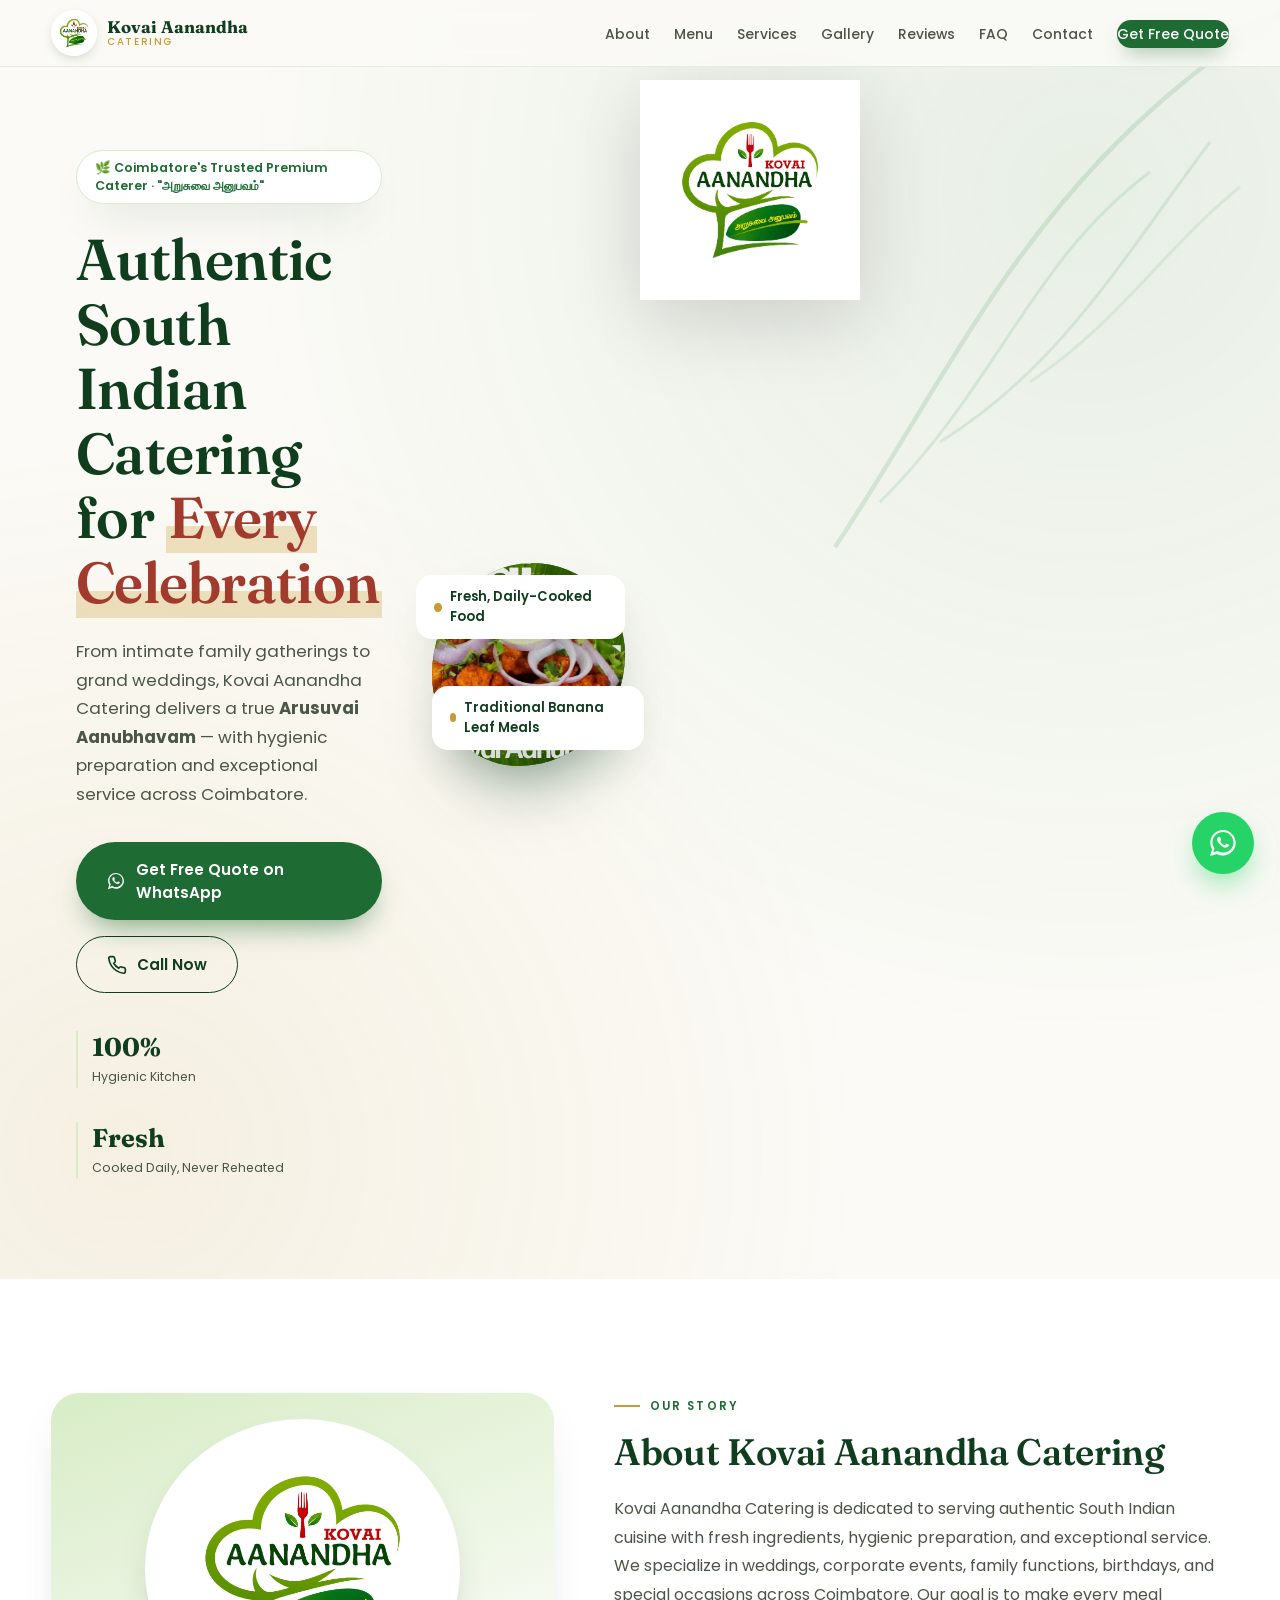
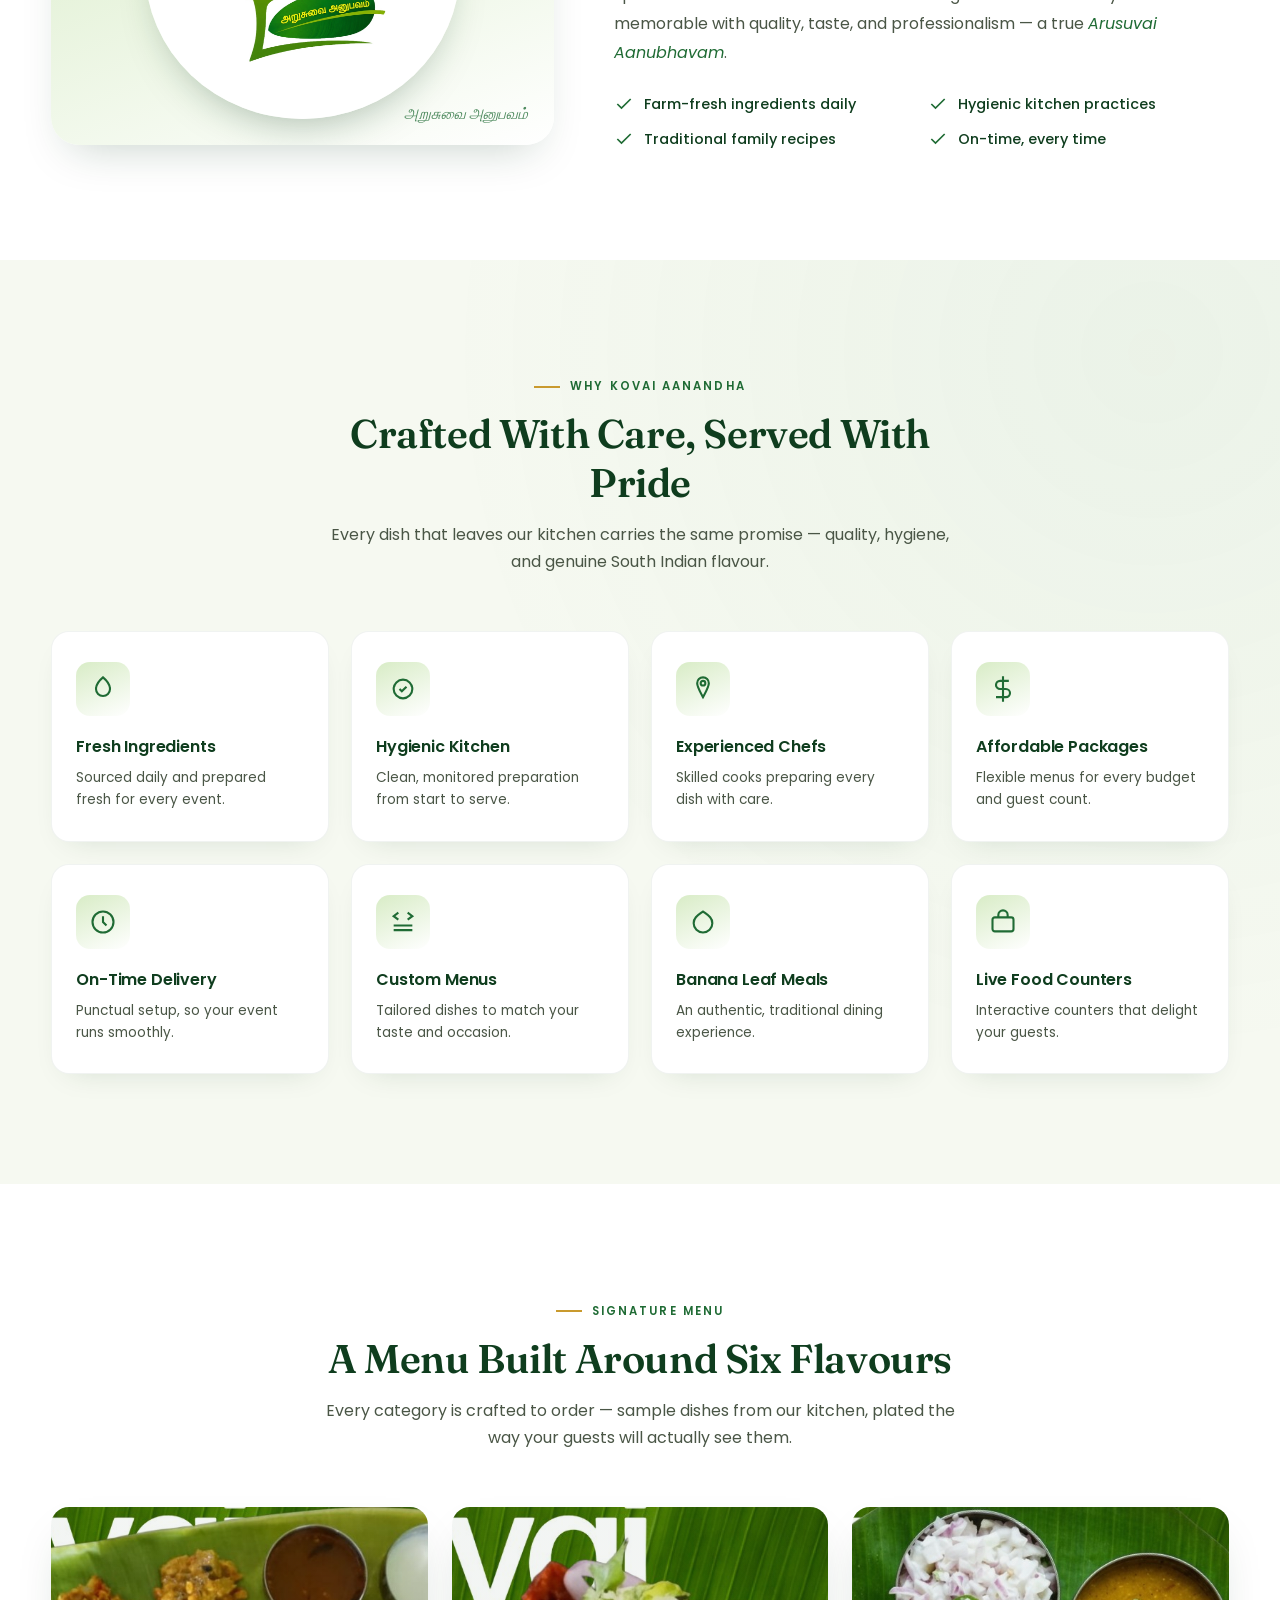
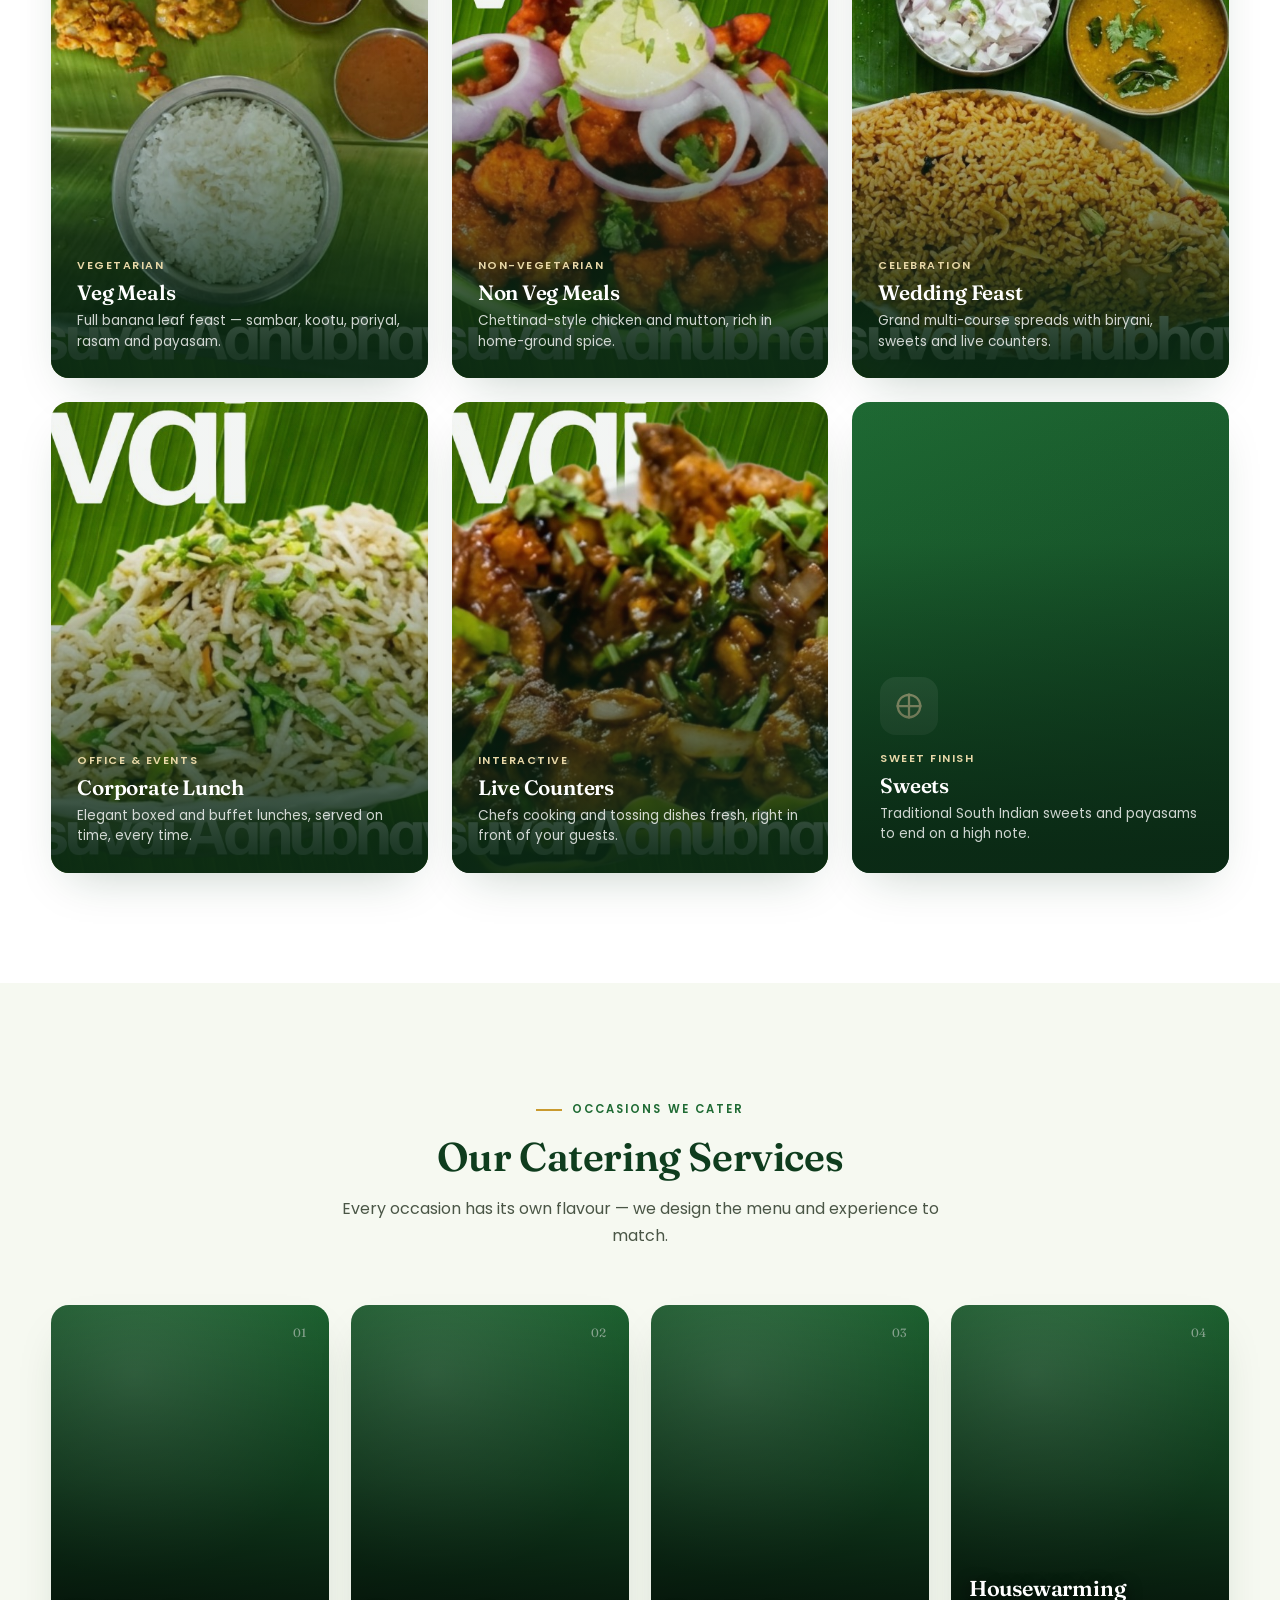
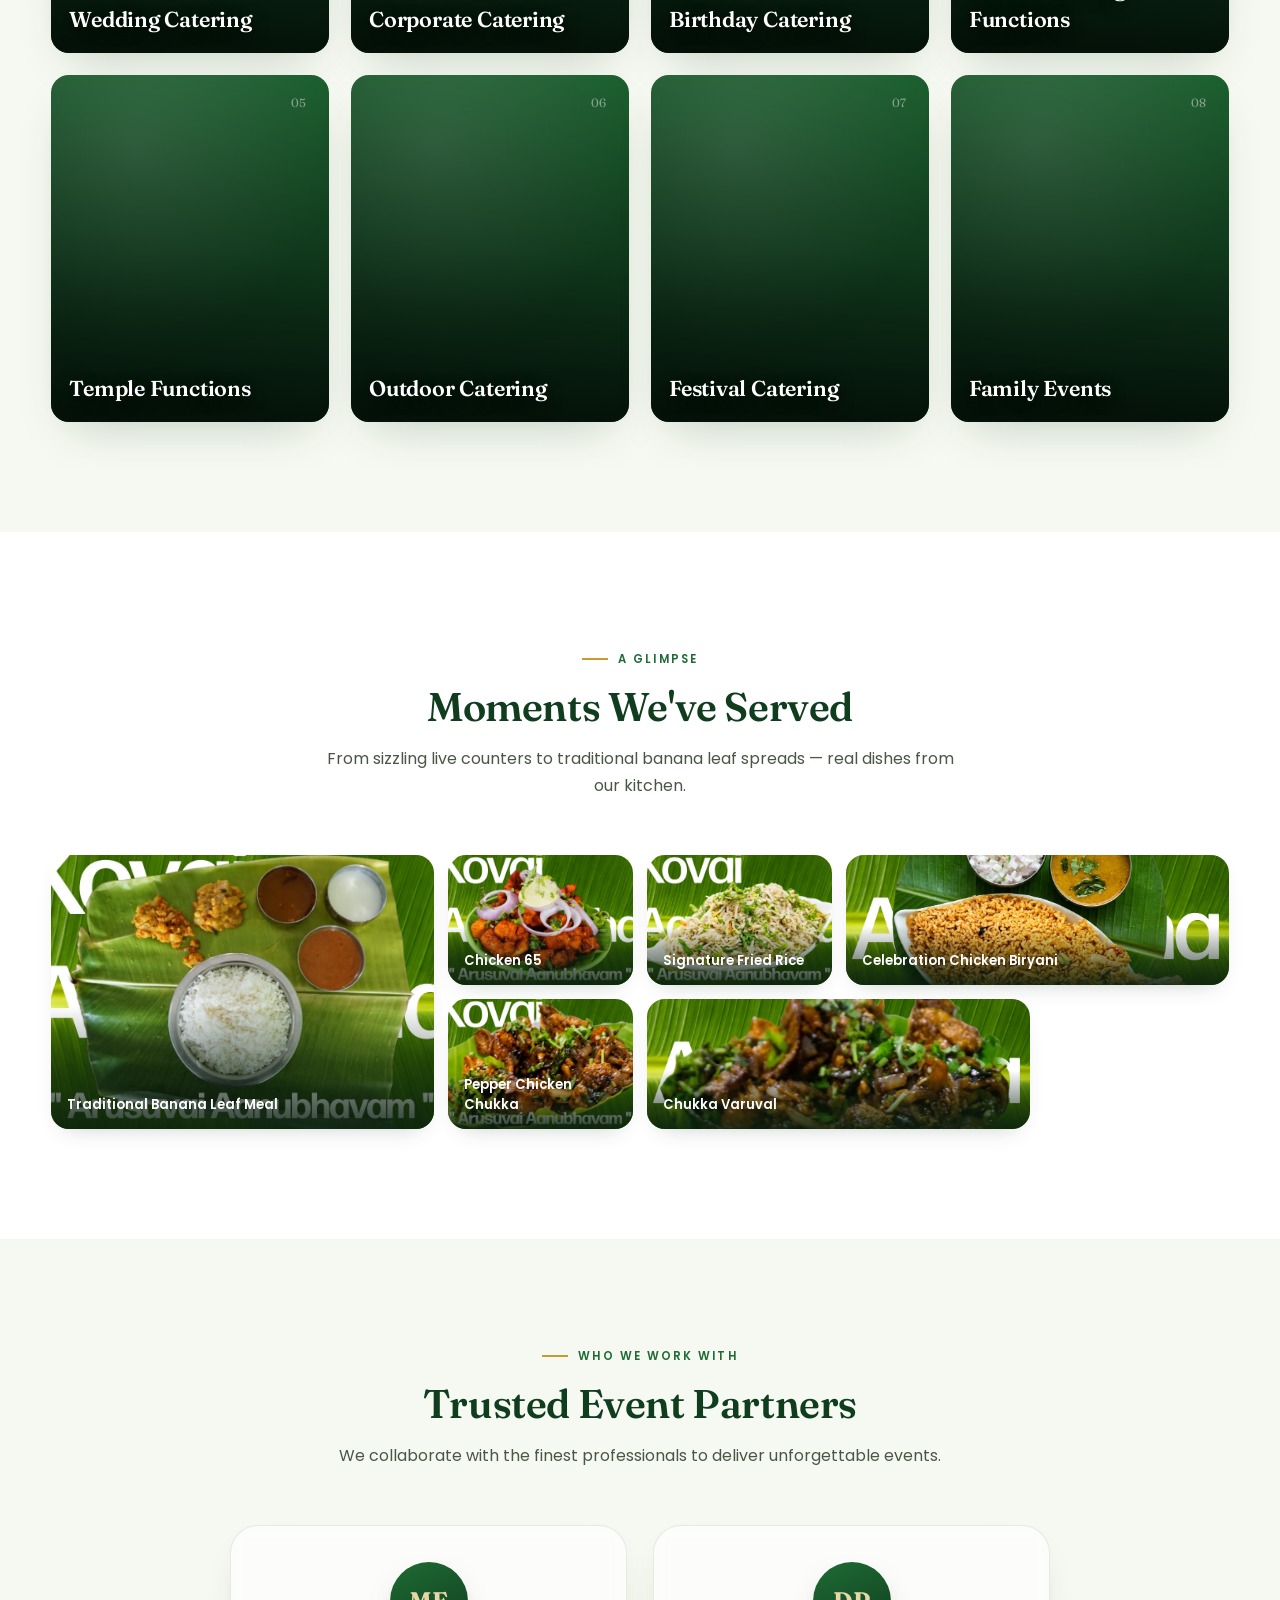
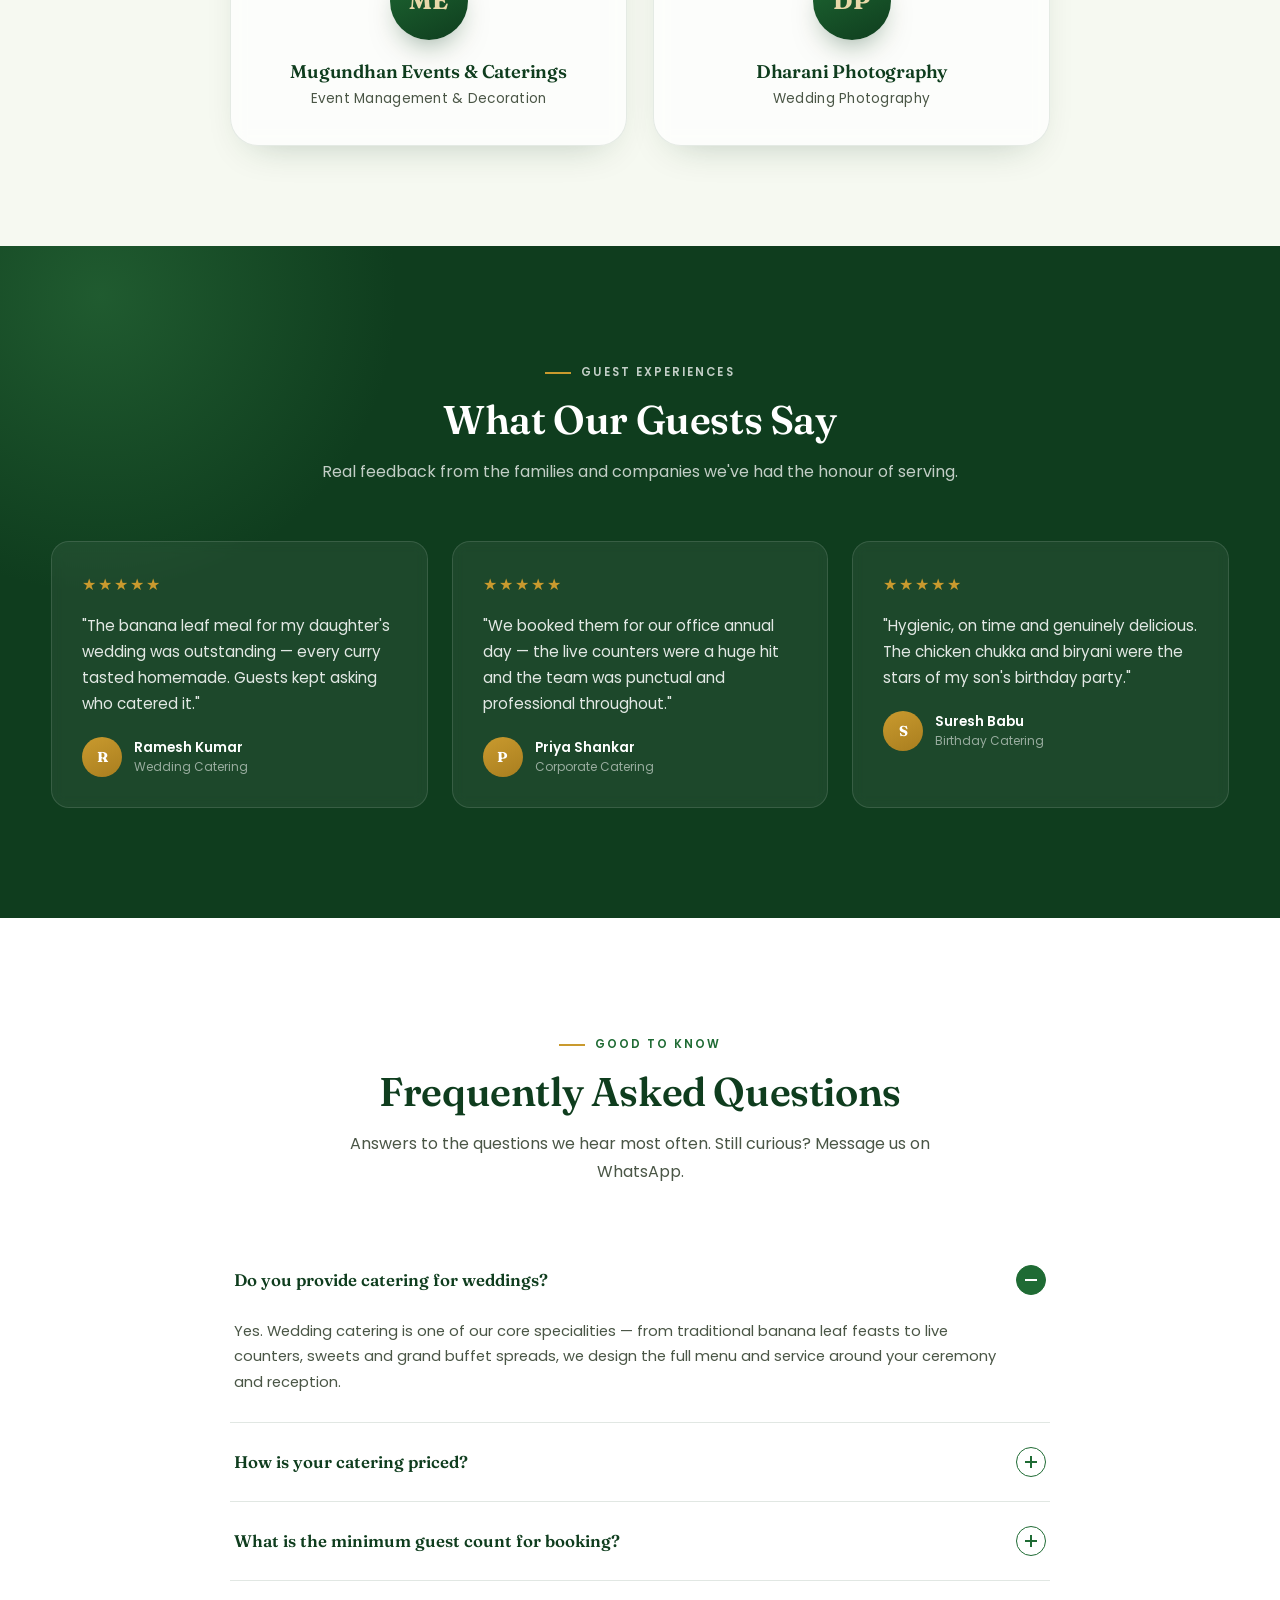
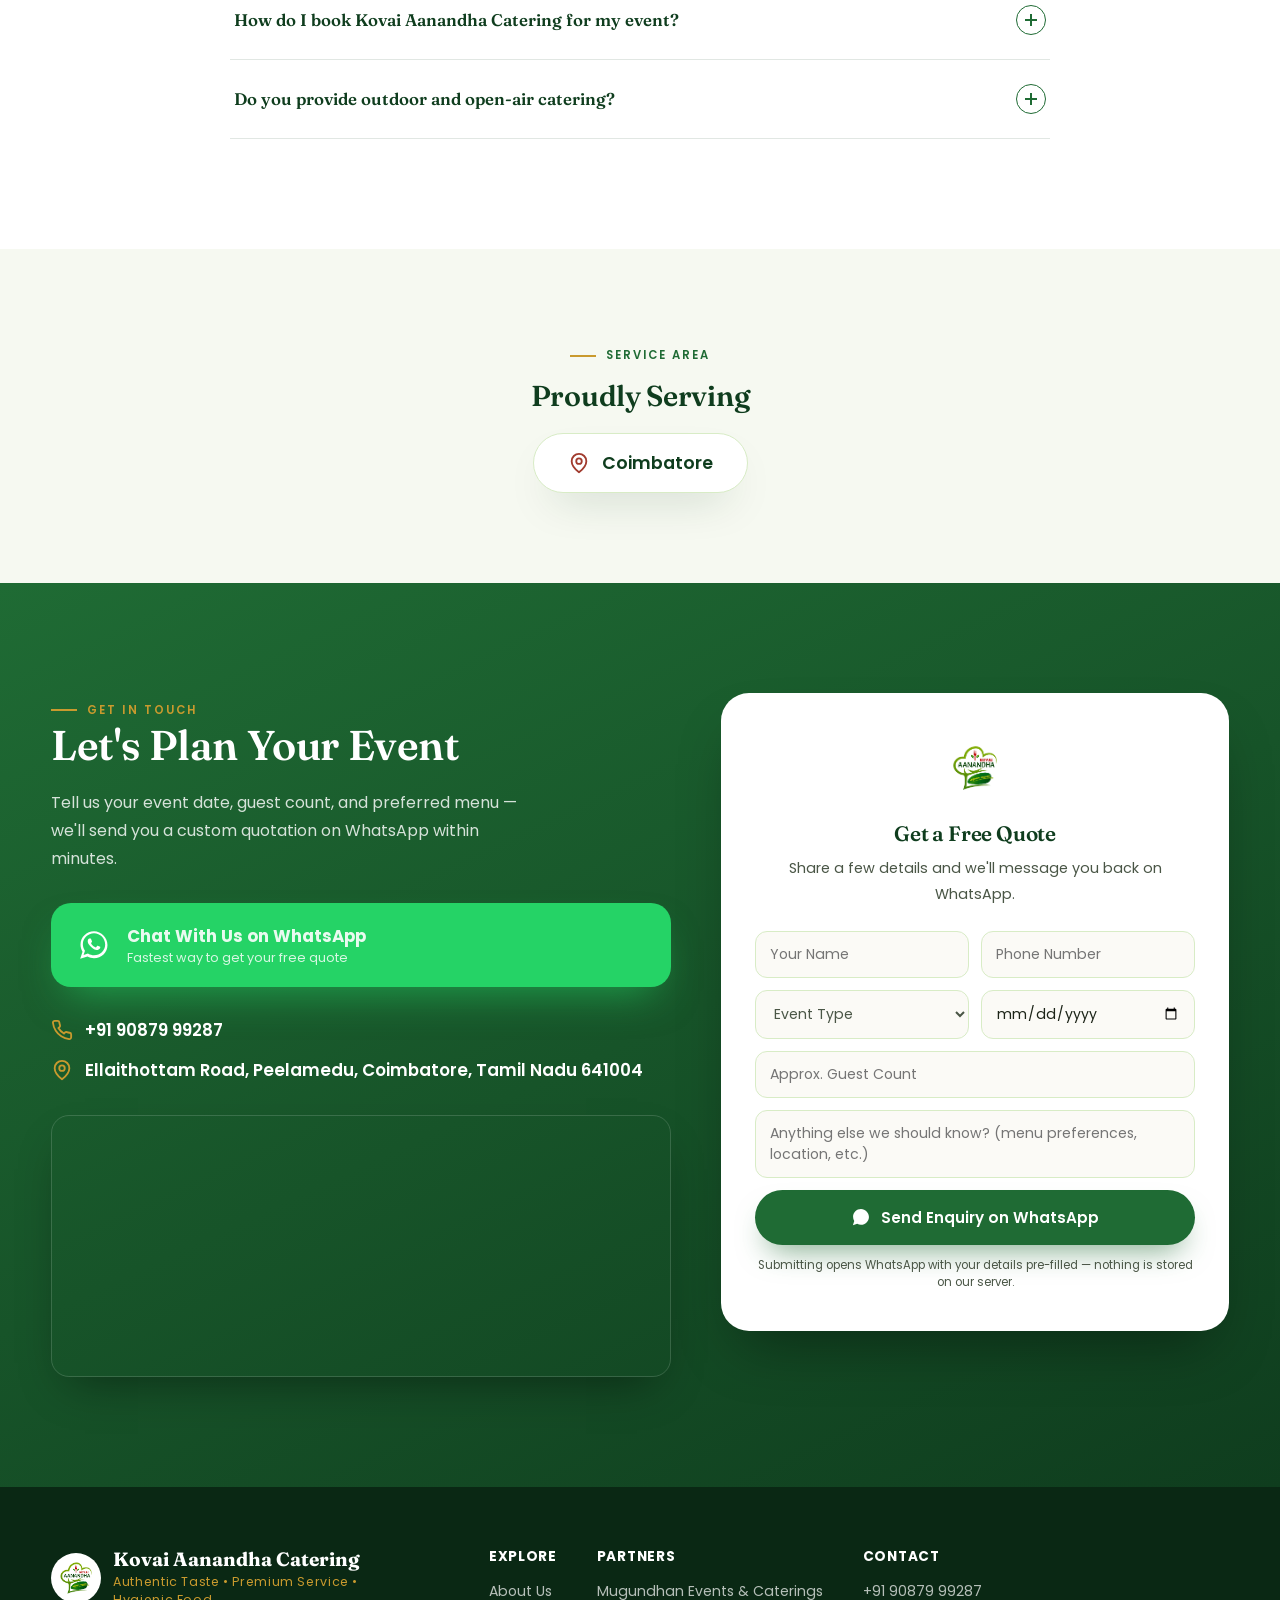
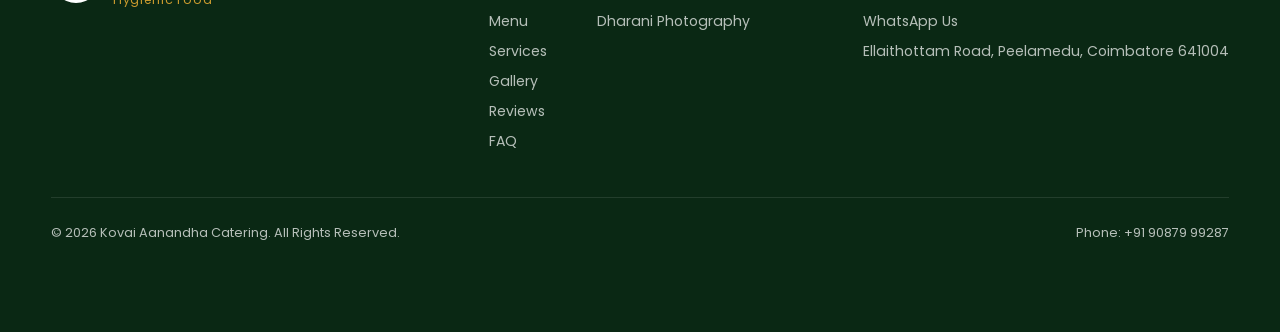
==== commit 31688ca1: "Update logo image format and adjust CSS media query" ====
--- a/index.html
+++ b/index.html
@@ -1253,16 +1253,15 @@
         gap:18px;
         padding:0 16px;
     }
-    @media (max-width:768px){
-    .gallery-grid{
-        gap:18px;
-        grid-auto-rows:150px;
-    }
-
-    .gallery-item img{
-        object-fit:cover;
-        object-position:center;
-    }
+      .gallery-grid{
+    gap:18px;
+    grid-auto-rows:150px;
+}
+
+.gallery-item img{
+    object-fit:cover;
+    object-position:center;
+}
   }
 </style>
 </head>
@@ -1298,7 +1297,7 @@
     <path d="M180 340 C240 300,270 250,320 210" stroke="#3f9350" stroke-opacity="0.12" stroke-width="2"/>
   </svg>
   <div class="hero-floating-logo reveal in-view">
-    <img src="logo.png" alt="Kovai Aanandha Catering Logo">
+    <img src="logo.jpg" alt="Kovai Aanandha Catering Logo">
 </div>
 
 <div class="container hero-inner">
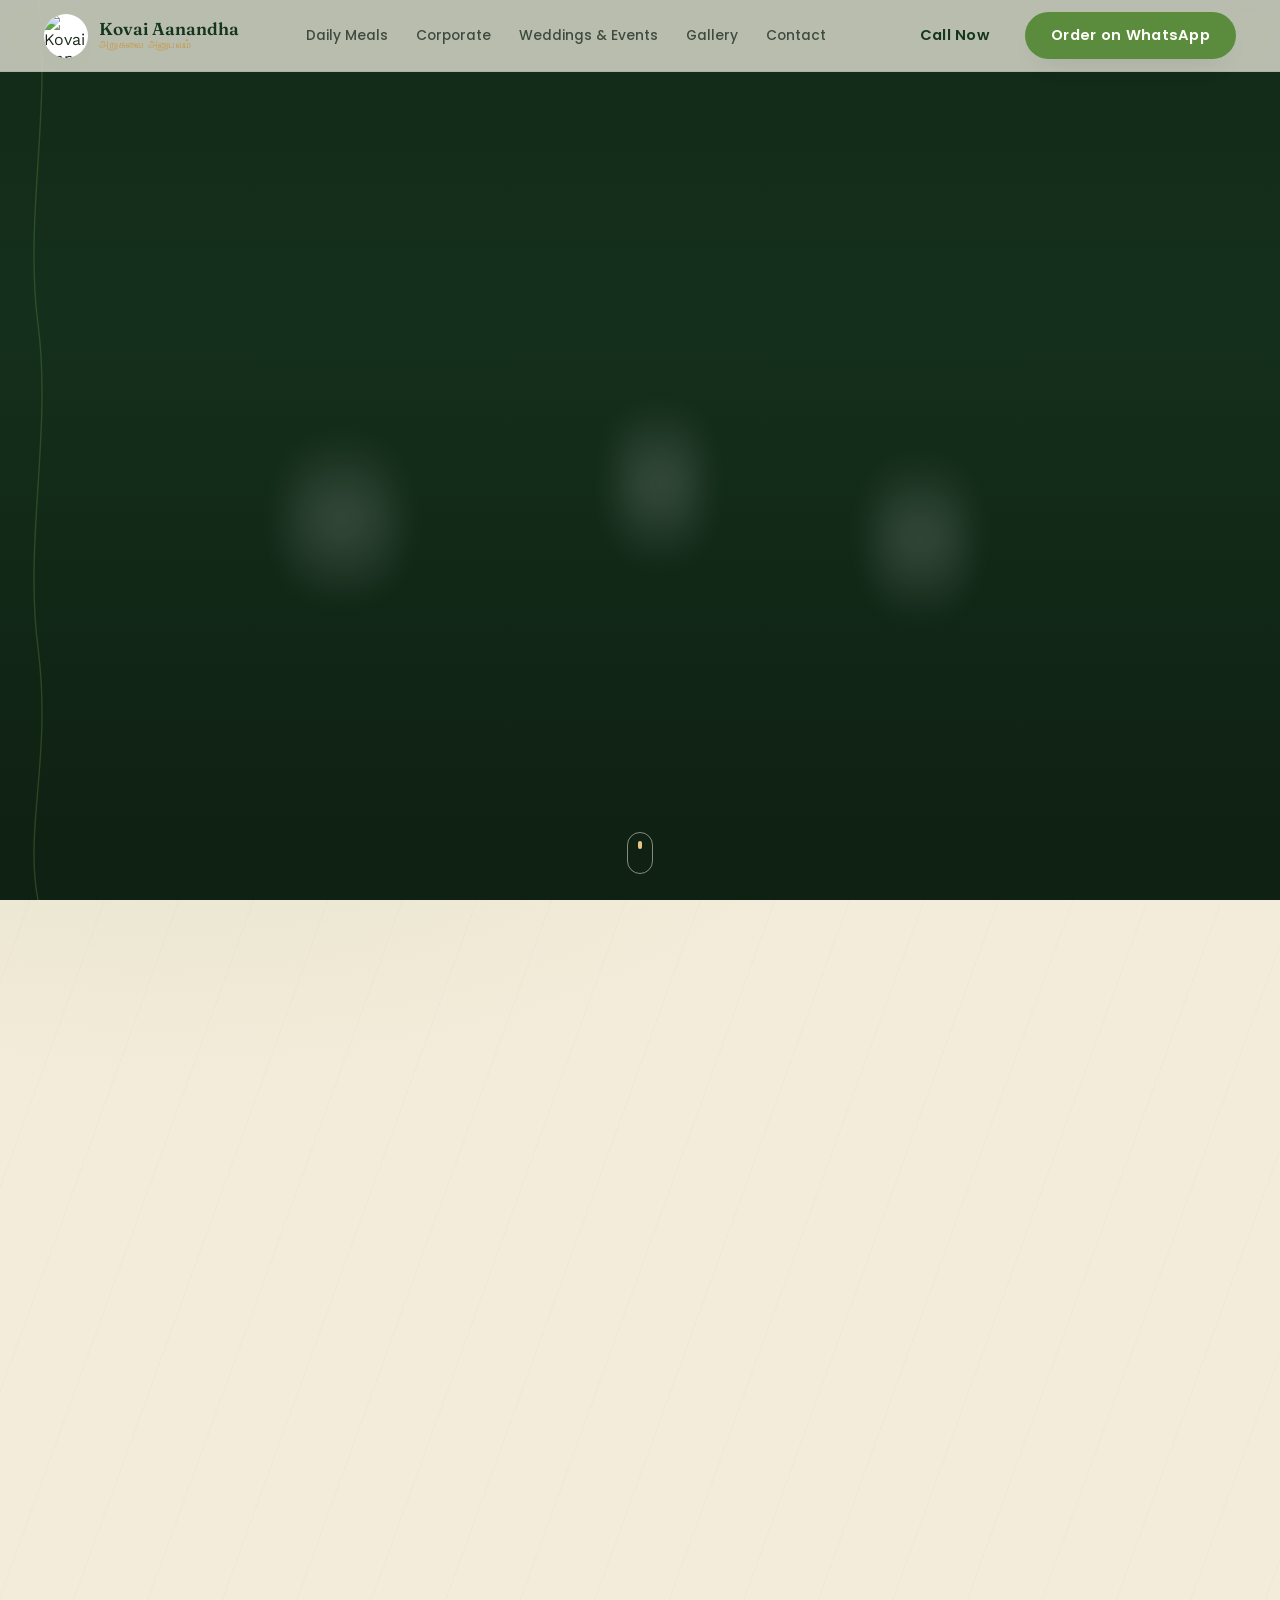
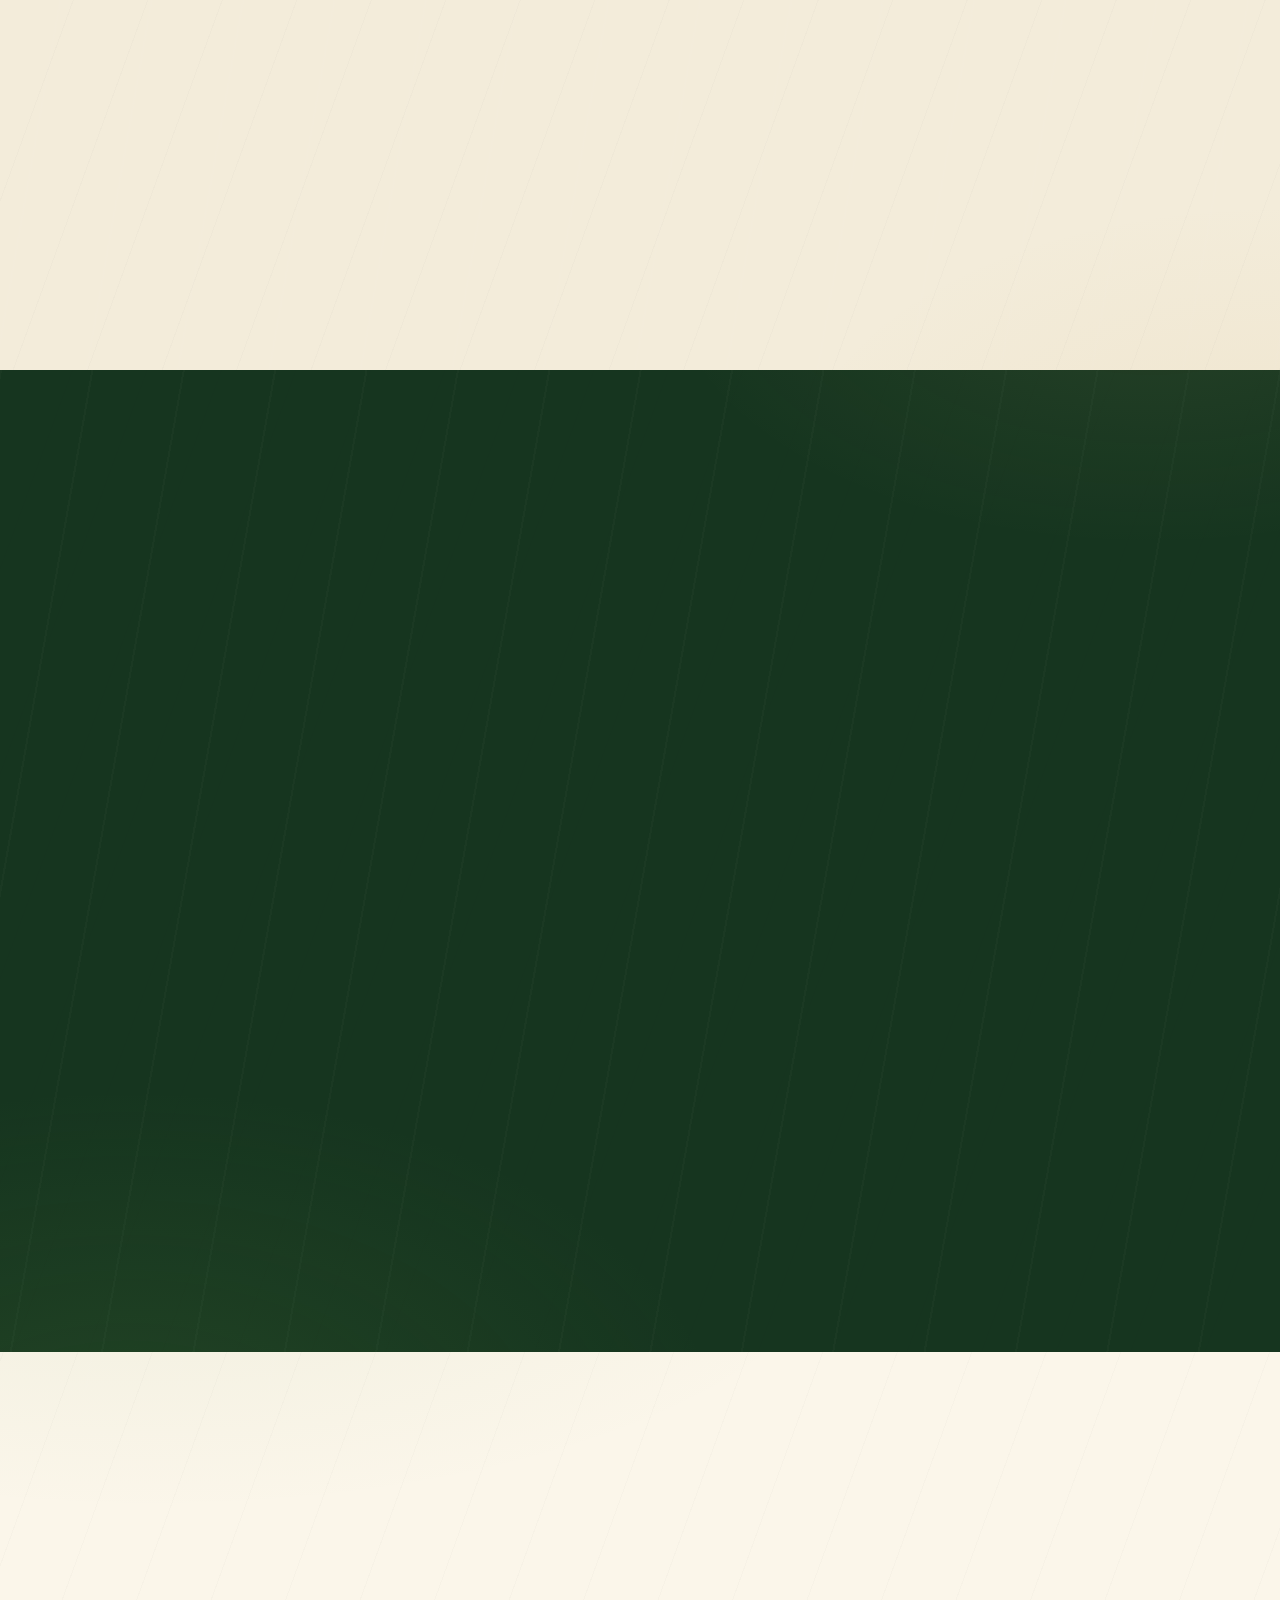
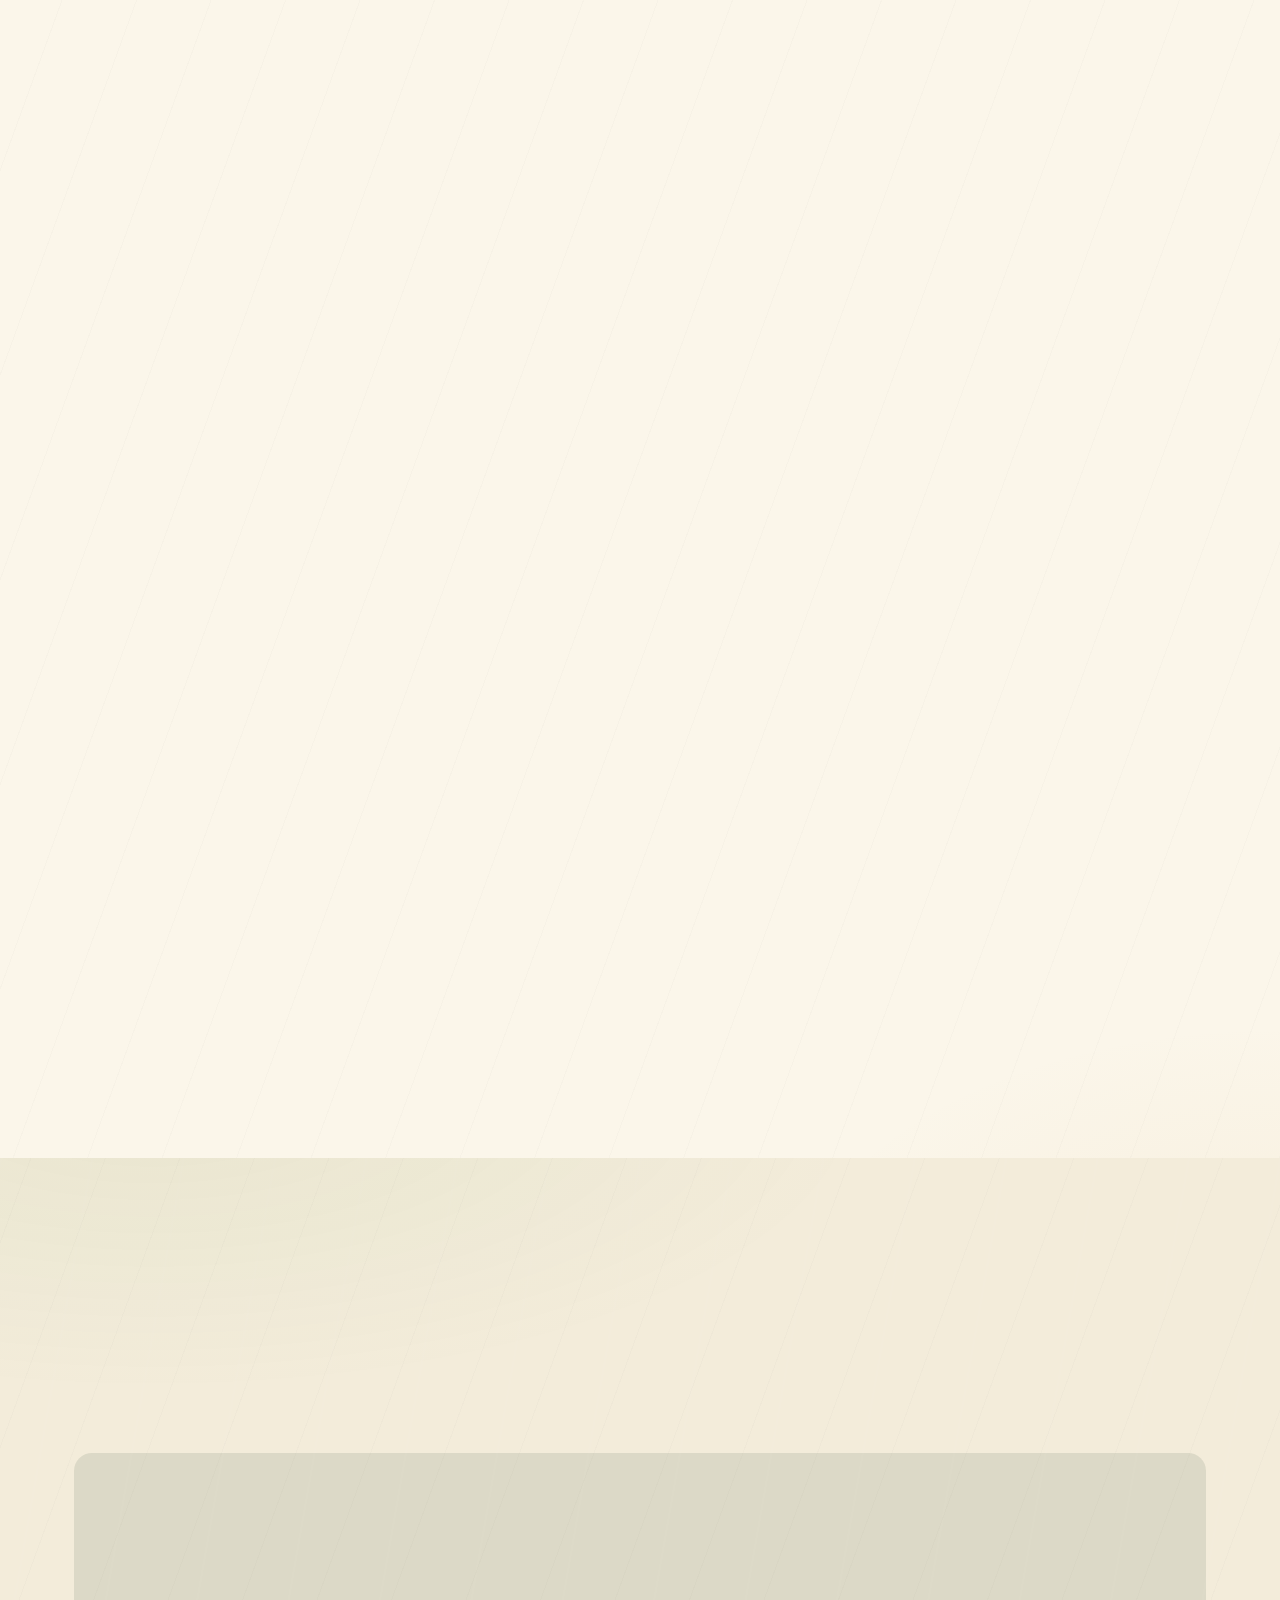
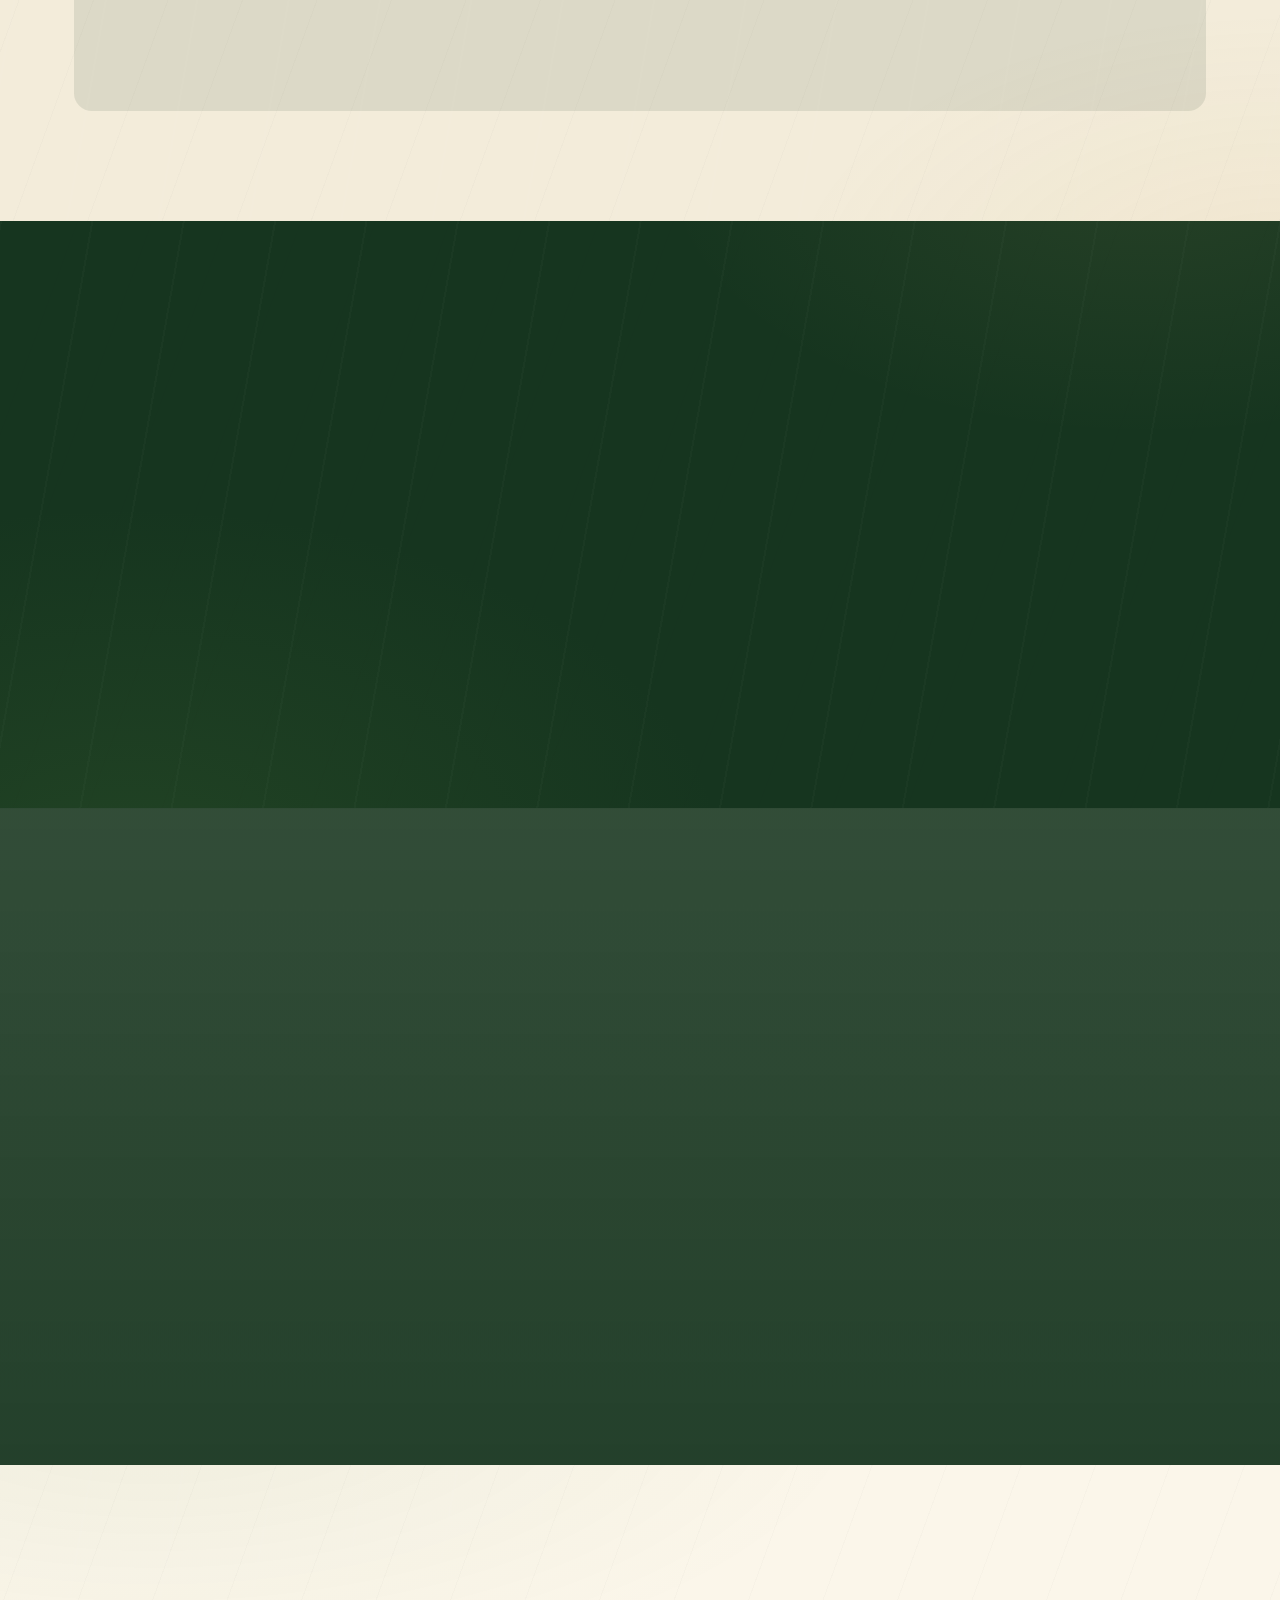
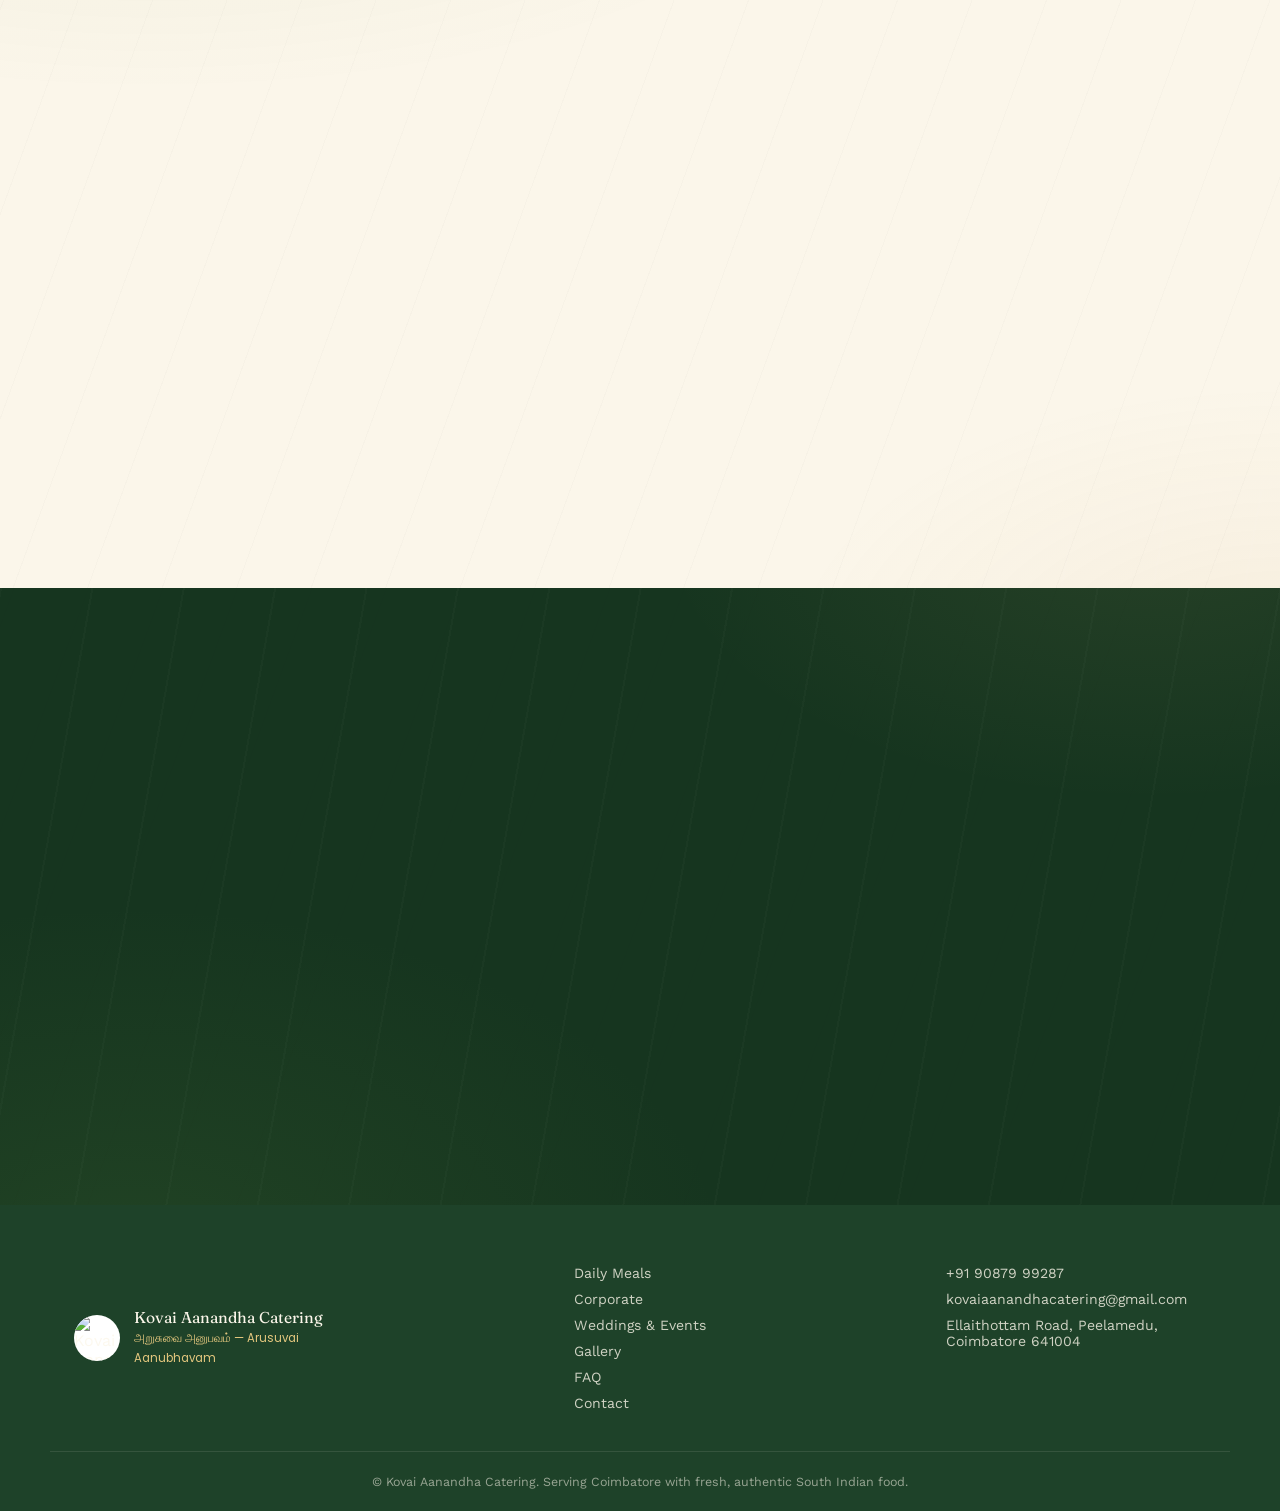
==== commit 0718410d: "Rename index-6.html to index.html" ====
--- a/index.html
+++ b/index.html
@@ -3,1830 +3,428 @@
 <head>
 <meta charset="UTF-8">
 <meta name="viewport" content="width=device-width, initial-scale=1.0">
-<meta name="theme-color" content="#0f3d1e">
-<meta name="robots" content="index, follow">
-<meta name="author" content="Kovai Aanandha Catering">
-
-<title>Kovai Aanandha Catering | Premium Wedding &amp; Event Catering in Coimbatore</title>
-<meta name="description" content="Kovai Aanandha Catering — premium South Indian catering in Coimbatore for weddings, corporate events and celebrations. Authentic banana leaf meals, live counters, Chettinad specialities and grand wedding feasts. Get a free quote on WhatsApp.">
-<meta name="keywords" content="catering Coimbatore, wedding catering Coimbatore, premium catering Coimbatore, banana leaf meals, South Indian catering, live counter catering, corporate catering Coimbatore, Kovai Aanandha Catering">
-<link rel="canonical" href="https://www.kovaiaanandha.com/">
-<!-- Replace the canonical URL above with your live domain once the site goes live -->
+<title>Kovai Aanandha Catering | Fresh South Indian Meals &amp; Catering in Coimbatore</title>
+<meta name="description" content="₹99 fresh home-style meal subscriptions, corporate catering and wedding &amp; event catering in Coimbatore. Authentic South Indian food, delivered daily. Order on WhatsApp.">
+<meta name="keywords" content="Catering in Coimbatore, Daily Meals Coimbatore, Corporate Catering Coimbatore, Wedding Catering Coimbatore, Banana Leaf Meals, South Indian Catering, Fresh Meals, Meal Subscription Coimbatore">
+<link rel="icon" href="assets/img/favicon.png" type="image/png">
 
 <!-- Open Graph -->
+<meta property="og:title" content="Kovai Aanandha Catering — Arusuvai Aanubhavam">
+<meta property="og:description" content="Fresh South Indian meals delivered daily in Coimbatore. ₹99 meal subscriptions, corporate &amp; wedding catering.">
+<meta property="og:image" content="assets/img/dish-thali-clean.jpg">
 <meta property="og:type" content="website">
-<meta property="og:site_name" content="Kovai Aanandha Catering">
-<meta property="og:title" content="Kovai Aanandha Catering | Premium Wedding & Event Catering in Coimbatore">
-<meta property="og:description" content="Authentic South Indian catering for weddings, corporate events and celebrations — banana leaf meals, live counters and Chettinad specialities crafted fresh, every time.">
-<meta property="og:image" content="https://www.kovaiaanandha.com/assets/banana-leaf-meal.jpg">
-<meta property="og:image:alt" content="Traditional South Indian banana leaf meal by Kovai Aanandha Catering">
-<meta property="og:url" content="https://www.kovaiaanandha.com/">
-<meta property="og:locale" content="en_IN">
-
-<!-- Twitter Card -->
-<meta name="twitter:card" content="summary_large_image">
-<meta name="twitter:title" content="Kovai Aanandha Catering | Premium Wedding & Event Catering in Coimbatore">
-<meta name="twitter:description" content="Authentic South Indian catering for weddings, corporate events and celebrations in Coimbatore. Get a free quote on WhatsApp.">
-<meta name="twitter:image" content="https://www.kovaiaanandha.com/assets/banana-leaf-meal.jpg">
-
-<link rel="icon" href="assets/logo.jpg" type="image/jpeg">
-<link rel="apple-touch-icon" href="assets/logo.jpg">
-<link rel="sitemap" type="application/xml" href="sitemap.xml">
 
 <link rel="preconnect" href="https://fonts.googleapis.com">
 <link rel="preconnect" href="https://fonts.gstatic.com" crossorigin>
-<link href="https://fonts.googleapis.com/css2?family=Fraunces:opsz,wght@9..144,500;9..144,600;9..144,700&family=Poppins:wght@300;400;500;600;700&display=swap" rel="stylesheet">
-
-<!-- ============ SCHEMA.ORG: LOCAL BUSINESS ============ -->
-<script type="application/ld+json">
-{
-  "@context": "https://schema.org",
-  "@type": "LocalBusiness",
-  "@id": "https://www.kovaiaanandha.com/#business",
-  "name": "Kovai Aanandha Catering",
-  "alternateName": "Kovai Aanandha",
-  "image": "https://www.kovaiaanandha.com/assets/logo.jpg",
-  "logo": "https://www.kovaiaanandha.com/assets/logo.jpg",
-  "description": "Premium South Indian catering in Coimbatore for weddings, corporate events, birthdays and family functions. Traditional banana leaf meals, live counters and Chettinad specialities.",
-  "telephone": "+91-90879-99287",
-  "priceRange": "₹₹",
-  "servesCuisine": ["South Indian", "Chettinad", "Wedding Feast"],
-  "address": {
-    "@type": "PostalAddress",
-    "streetAddress": "Ellaithottam Road, Peelamedu",
-    "addressLocality": "Coimbatore",
-    "addressRegion": "Tamil Nadu",
-    "postalCode": "641004",
-    "addressCountry": "IN"
-  },
-  "areaServed": {
-    "@type": "City",
-    "name": "Coimbatore"
-  },
-  "url": "https://www.kovaiaanandha.com/",
-  "sameAs": [],
-  "openingHoursSpecification": {
-    "@type": "OpeningHoursSpecification",
-    "dayOfWeek": ["Monday","Tuesday","Wednesday","Thursday","Friday","Saturday","Sunday"],
-    "opens": "08:00",
-    "closes": "21:00"
-  }
-}
-</script>
-
-<!-- ============ SCHEMA.ORG: FAQ ============ -->
-<script type="application/ld+json">
-{
-  "@context": "https://schema.org",
-  "@type": "FAQPage",
-  "mainEntity": [
-    {
-      "@type": "Question",
-      "name": "Do you provide catering for weddings?",
-      "acceptedAnswer": {
-        "@type": "Answer",
-        "text": "Yes. Wedding catering is one of our core specialities — from traditional banana leaf feasts to live counters, sweets and grand buffet spreads, we design the full menu and service around your ceremony and reception."
-      }
-    },
-    {
-      "@type": "Question",
-      "name": "How is your catering priced?",
-      "acceptedAnswer": {
-        "@type": "Answer",
-        "text": "Pricing depends on your menu selection, guest count, service style (buffet, leaf service or live counters) and event location. Share your requirements on WhatsApp or call us and we'll send a custom quotation within minutes, free of charge."
-      }
-    },
-    {
-      "@type": "Question",
-      "name": "What is the minimum guest count for booking?",
-      "acceptedAnswer": {
-        "@type": "Answer",
-        "text": "We cater to intimate family gatherings as well as large weddings with hundreds of guests. Reach out with your expected headcount and we'll confirm whether it fits our current packages."
-      }
-    },
-    {
-      "@type": "Question",
-      "name": "How do I book Kovai Aanandha Catering for my event?",
-      "acceptedAnswer": {
-        "@type": "Answer",
-        "text": "Simply message us on WhatsApp or call +91 90879 99287 with your event date, guest count and preferred menu. We'll confirm availability, share a quotation and lock your date with a booking advance."
-      }
-    },
-    {
-      "@type": "Question",
-      "name": "Do you provide outdoor and open-air catering?",
-      "acceptedAnswer": {
-        "@type": "Answer",
-        "text": "Yes, we regularly cater outdoor functions, marriage halls, temple grounds and open-air venues across Coimbatore, complete with live counters and full on-site setup."
-      }
-    }
-  ]
-}
-</script>
-
-<!-- ============ SCHEMA.ORG: BREADCRUMB ============ -->
-<script type="application/ld+json">
-{
-  "@context": "https://schema.org",
-  "@type": "BreadcrumbList",
-  "itemListElement": [
-    {
-      "@type": "ListItem",
-      "position": 1,
-      "name": "Home",
-      "item": "https://www.kovaiaanandha.com/"
-    },
-    {
-      "@type": "ListItem",
-      "position": 2,
-      "name": "Catering Services",
-      "item": "https://www.kovaiaanandha.com/#services"
-    }
-  ]
-}
-</script>
-
-<style>
-  :root{
-    --leaf-900:#0f3d1e;
-    --leaf-700:#1f6b34;
-    --leaf-500:#3f9350;
-    --leaf-200:#d8ecc6;
-    --cream:#fbfaf6;
-    --ivory:#fbfaf6;
-    --white:#ffffff;
-    --gold:#c99a2e;
-    --gold-soft:#e8d8a8;
-    --clay:#a13b2e;
-    --ink:#1c2418;
-    --ink-soft:#4a5646;
-    --shadow: 0 20px 45px -20px rgba(15,61,30,0.25);
-    --radius-lg: 28px;
-    --radius-md: 18px;
-  }
-
-  *{margin:0;padding:0;box-sizing:border-box;}
-  html{scroll-behavior:smooth;}
-  body{
-    font-family:'Poppins', sans-serif;
-    color:var(--ink);
-    background:var(--white);
-    overflow-x:hidden;
-    -webkit-font-smoothing:antialiased;
-  }
-  h1,h2,h3,.display{
-    font-family:'Fraunces', serif;
-    font-weight:600;
-    letter-spacing:-0.01em;
-  }
-  a{text-decoration:none;color:inherit;}
-  ul{list-style:none;}
-  img{max-width:100%;display:block;}
-  button{font-family:inherit;}
-  .container{
-    width:92%;
-    max-width:1180px;
-    margin:0 auto;
-  }
-  section{position:relative;}
-  .eyebrow{
-    font-family:'Poppins',sans-serif;
-    text-transform:uppercase;
-    letter-spacing:0.18em;
-    font-size:0.72rem;
-    font-weight:600;
-    color:var(--leaf-700);
-    display:inline-flex;
-    align-items:center;
-    gap:10px;
-  }
-  .eyebrow::before{
-    content:"";
-    width:26px;
-    height:2px;
-    background:var(--gold);
-    display:inline-block;
-  }
-  .reveal{
-    opacity:0;
-    transform:translateY(28px);
-    transition:opacity 0.8s ease, transform 0.8s ease;
-  }
-  .reveal.in-view{
-    opacity:1;
-    transform:translateY(0);
-  }
-  @media (prefers-reduced-motion: reduce){
-    .reveal{opacity:1; transform:none; transition:none;}
-    *{animation-duration:0.01ms !important; animation-iteration-count:1 !important; scroll-behavior:auto !important;}
-  }
-  a:focus-visible, button:focus-visible, input:focus-visible, select:focus-visible, textarea:focus-visible, summary:focus-visible{
-    outline:2.5px solid var(--gold);
-    outline-offset:3px;
-    border-radius:6px;
-  }
-
-  /* ============ NAV ============ */
-  .navbar{
-    position:fixed;
-    top:0; left:0; right:0;
-    z-index:1000;
-    background:rgba(251,250,246,0.88);
-    backdrop-filter:blur(10px);
-    border-bottom:1px solid rgba(15,61,30,0.08);
-    transition:box-shadow 0.3s ease;
-  }
-  .navbar.scrolled{ box-shadow:0 8px 24px -12px rgba(15,61,30,0.18); }
-  .nav-inner{
-    display:flex;
-    align-items:center;
-    justify-content:space-between;
-    padding:10px 0;
-  }
-  .brand{
-    display:flex;
-    align-items:center;
-    gap:10px;
-  }
-  .brand img{
-    height:46px;
-    width:46px;
-    border-radius:50%;
-    object-fit:cover;
-    box-shadow:0 4px 14px -6px rgba(15,61,30,0.4);
-  }
-  .brand-text{
-    font-family:'Fraunces',serif;
-    font-weight:700;
-    font-size:1.05rem;
-    line-height:1.1;
-    color:var(--leaf-900);
-  }
-  .brand-text span{
-    display:block;
-    font-family:'Poppins',sans-serif;
-    font-weight:500;
-    font-size:0.62rem;
-    letter-spacing:0.16em;
-    color:var(--gold);
-    text-transform:uppercase;
-  }
-  .nav-links{
-    display:flex;
-    gap:24px;
-    align-items:center;
-  }
-  .nav-links a{
-    font-size:0.87rem;
-    font-weight:500;
-    color:var(--ink-soft);
-    position:relative;
-    padding:4px 0;
-    white-space:nowrap;
-  }
-  .nav-links a::after{
-    content:"";
-    position:absolute;
-    left:0; bottom:-2px;
-    width:0; height:2px;
-    background:var(--leaf-700);
-    transition:width 0.25s ease;
-  }
-  .nav-links a:hover::after{width:100%;}
-  .nav-links a:hover{color:var(--leaf-900);}
-
-  .nav-cta{
-    background:var(--leaf-700);
-    color:#fff !important;
-    padding:11px 22px;
-    border-radius:100px;
-    font-size:0.85rem;
-    font-weight:600;
-    box-shadow:0 10px 20px -8px rgba(31,107,52,0.55);
-    transition:transform 0.25s ease, box-shadow 0.25s ease;
-    white-space:nowrap;
-  }
-  .nav-cta:hover{transform:translateY(-2px); box-shadow:0 14px 26px -8px rgba(31,107,52,0.65);}
-  .nav-cta::after{display:none;}
-
-  .nav-toggle{
-    display:none;
-    flex-direction:column;
-    gap:5px;
-    cursor:pointer;
-    background:none;
-    border:none;
-  }
-  .nav-toggle span{
-    width:26px; height:2px;
-    background:var(--leaf-900);
-    display:block;
-    transition:0.3s;
-  }
-
-  /* ============ HERO ============ */
-  .hero{
-    padding:150px 0 100px;
-    position:relative;
-    background:
-      radial-gradient(circle at 85% 15%, rgba(63,147,80,0.10), transparent 55%),
-      radial-gradient(circle at 10% 90%, rgba(201,154,46,0.10), transparent 45%),
-      var(--cream);
-    overflow:hidden;
-  }
-  .hero-floating-logo{
-    position:absolute;
-    top:80px;
-    left:50%;
-    transform:translateX(-50%);
-    z-index:3;
-    animation:floatLogo 4s ease-in-out infinite;
-}
-
-.hero-floating-logo img{
-    width:220px;
-    max-width:70vw;
-    filter:drop-shadow(0 20px 40px rgba(0,0,0,.15));
-}
-
-@keyframes floatLogo{
-    0%,100%{
-        transform:translateX(-50%) translateY(0);
-    }
-    50%{
-        transform:translateX(-50%) translateY(-15px);
-    }
-}
-
-@media (max-width:768px){
-    .hero-floating-logo{
-        top:70px;
-    }
-
-    .hero-floating-logo img{
-        width:160px;
-    }
-}
-  .leaf-vein-bg{
-    position:absolute;
-    top:-10%; right:-18%;
-    width:70%;
-    max-width:750px;
-    opacity:0.9;
-    z-index:0;
-    pointer-events:none;
-  }
-  .hero-inner{
-    position:relative;
-    z-index:2;
-    display:grid;
-    grid-template-columns:1.1fr 0.9fr;
-    gap:50px;
-    align-items:center;
-  }
-  .hero-tag{
-    display:inline-block;
-    background:var(--white);
-    border:1px solid var(--leaf-200);
-    padding:8px 18px;
-    border-radius:100px;
-    font-size:0.78rem;
-    font-weight:600;
-    color:var(--leaf-700);
-    margin-bottom:24px;
-    box-shadow:var(--shadow);
-  }
-  .hero h1{
-    font-size:clamp(2.2rem, 4.6vw, 3.6rem);
-    line-height:1.12;
-    color:var(--leaf-900);
-    margin-bottom:22px;
-  }
-  .hero h1 em{
-    font-style:normal;
-    color:var(--clay);
-    background:linear-gradient(180deg, transparent 62%, rgba(201,154,46,0.28) 0);
-    padding:0 2px;
-  }
-  .hero p.sub{
-    font-size:1.05rem;
-    color:var(--ink-soft);
-    line-height:1.7;
-    max-width:520px;
-    margin-bottom:34px;
-  }
-  .hero-btns{
-    display:flex;
-    gap:16px;
-    flex-wrap:wrap;
-    margin-bottom:38px;
-  }
-  .btn{
-    display:inline-flex;
-    align-items:center;
-    gap:10px;
-    padding:16px 30px;
-    border-radius:100px;
-    font-weight:600;
-    font-size:0.95rem;
-    transition:transform 0.25s ease, box-shadow 0.25s ease, background 0.25s ease;
-    cursor:pointer;
-    border:none;
-  }
-  .btn-primary{
-    background:var(--leaf-700);
-    color:#fff;
-    box-shadow:0 16px 30px -12px rgba(31,107,52,0.6);
-  }
-  .btn-primary:hover{transform:translateY(-3px); box-shadow:0 20px 34px -10px rgba(31,107,52,0.7);}
-  .btn-outline{
-    background:transparent;
-    color:var(--leaf-900);
-    border:1.5px solid var(--leaf-900);
-  }
-  .btn-outline:hover{background:var(--leaf-900); color:#fff; transform:translateY(-3px);}
-  .btn-gold{
-    background:linear-gradient(135deg, var(--gold), #a97e1f);
-    color:#fff;
-    box-shadow:0 16px 30px -12px rgba(201,154,46,0.6);
-  }
-  .btn-gold:hover{transform:translateY(-3px); box-shadow:0 20px 34px -10px rgba(201,154,46,0.7);}
-  .btn svg{width:20px;height:20px;flex-shrink:0;}
-
-  .hero-stats{
-    display:flex;
-    gap:34px;
-    flex-wrap:wrap;
-  }
-  .hero-stats div{border-left:2px solid var(--leaf-200); padding-left:14px;}
-  .hero-stats strong{
-    display:block;
-    font-family:'Fraunces',serif;
-    font-size:1.6rem;
-    color:var(--leaf-900);
-  }
-  .hero-stats span{
-    font-size:0.78rem;
-    color:var(--ink-soft);
-  }
-
-  .hero-visual{
-    position:relative;
-    display:flex;
-    align-items:center;
-    justify-content:center;
-  }
-  .leaf-plate{
-    position:relative;
-    width:100%;
-    max-width:420px;
-    aspect-ratio:1/1.05;
-    border-radius:52% 48% 55% 45% / 55% 45% 55% 45%;
-    background:linear-gradient(155deg, var(--leaf-500), var(--leaf-900));
-    box-shadow:0 40px 70px -30px rgba(15,61,30,0.55);
-    display:flex;
-    align-items:center;
-    justify-content:center;
-    animation:float 6s ease-in-out infinite;
-    overflow:hidden;
-  }
-  @keyframes float{
-    0%,100%{transform:translateY(0) rotate(0deg);}
-    50%{transform:translateY(-14px) rotate(1.5deg);}
-  }
-  .leaf-plate::before{
-    content:"";
-    position:absolute;
-    inset:10px;
-    border-radius:inherit;
-    border:1.5px dashed rgba(255,255,255,0.25);
-    z-index:2;
-  }
-  .leaf-plate img{
-    position:absolute;
-    inset:0;
-    width:100%;
-    height:100%;
-    object-fit:cover;
-    filter:brightness(0.92);
-  }
-  .badge-float{
-    position:absolute;
-    background:#fff;
-    padding:12px 18px;
-    border-radius:16px;
-    box-shadow:var(--shadow);
-    font-size:0.82rem;
-    font-weight:600;
-    color:var(--leaf-900);
-    display:flex;
-    align-items:center;
-    gap:8px;
-    z-index:3;
-  }
-  .badge-1{ top:6%; left:-8%; animation:float 5s ease-in-out infinite; animation-delay:0.4s;}
-  .badge-2{ bottom:8%; right:-10%; animation:float 5.5s ease-in-out infinite; animation-delay:0.9s;}
-  .badge-float .dot{width:9px;height:9px;border-radius:50%;background:var(--gold);}
-
-  /* ============ SECTION HEADERS ============ */
-  .section-head{
-    text-align:center;
-    max-width:640px;
-    margin:0 auto 56px;
-  }
-  .section-head h2{
-    font-size:clamp(1.7rem, 3.4vw, 2.5rem);
-    color:var(--leaf-900);
-    margin-top:14px;
-    margin-bottom:14px;
-  }
-  .section-head p{
-    color:var(--ink-soft);
-    font-size:1rem;
-    line-height:1.7;
-  }
-
-  /* ============ ABOUT ============ */
-  .about{
-    padding:110px 0;
-    background:var(--white);
-  }
-  .about-grid{
-    display:grid;
-    grid-template-columns:0.9fr 1.1fr;
-    gap:60px;
-    align-items:center;
-  }
-  .about-media{
-    position:relative;
-  }
-  .about-frame{
-    border-radius:var(--radius-lg);
-    overflow:hidden;
-    background:linear-gradient(160deg, var(--leaf-200), var(--white));
-    padding:26px;
-    box-shadow:var(--shadow);
-    position:relative;
-  }
-  .about-frame img{
-    width:70%;
-    margin:0 auto;
-    border-radius:50%;
-    box-shadow:0 20px 40px -18px rgba(15,61,30,0.35);
-  }
-  .about-frame::after{
-    content:"அறுசுவை அனுபவம்";
-    position:absolute;
-    bottom:22px; right:26px;
-    font-family:'Fraunces',serif;
-    font-style:italic;
-    color:var(--leaf-700);
-    font-size:0.95rem;
-    opacity:0.8;
-  }
-  .about-copy .eyebrow{margin-bottom:14px;}
-  .about-copy h2{
-    font-size:clamp(1.7rem,3.2vw,2.3rem);
-    color:var(--leaf-900);
-    margin-bottom:20px;
-    line-height:1.25;
-  }
-  .about-copy p{
-    color:var(--ink-soft);
-    line-height:1.8;
-    margin-bottom:26px;
-    font-size:1rem;
-  }
-  .about-points{
-    display:grid;
-    grid-template-columns:1fr 1fr;
-    gap:14px;
-  }
-  .about-points li{
-    display:flex;
-    align-items:center;
-    gap:10px;
-    font-size:0.9rem;
-    font-weight:500;
-    color:var(--leaf-900);
-  }
-  .about-points li svg{width:20px;height:20px; color:var(--leaf-700); flex-shrink:0;}
-
-  /* ============ WHY CHOOSE US ============ */
-  .why{
-    padding:110px 0;
-    background:
-      radial-gradient(circle at 90% 10%, rgba(63,147,80,0.06), transparent 50%),
-      #f6f9f1;
-    position:relative;
-  }
-  .why-grid{
-    display:grid;
-    grid-template-columns:repeat(4, 1fr);
-    gap:22px;
-  }
-  .why-card{
-    background:var(--white);
-    border-radius:var(--radius-md);
-    padding:30px 24px;
-    box-shadow:0 12px 30px -18px rgba(15,61,30,0.18);
-    transition:transform 0.3s ease, box-shadow 0.3s ease;
-    border:1px solid rgba(15,61,30,0.06);
-  }
-  .why-card:hover{
-    transform:translateY(-8px);
-    box-shadow:0 22px 40px -16px rgba(15,61,30,0.28);
-  }
-  .why-icon{
-    width:54px; height:54px;
-    border-radius:14px;
-    background:linear-gradient(155deg, var(--leaf-200), #fff);
-    display:flex; align-items:center; justify-content:center;
-    margin-bottom:18px;
-  }
-  .why-icon svg{width:28px;height:28px; color:var(--leaf-700);}
-  .why-card h3{
-    font-family:'Poppins',sans-serif;
-    font-weight:600;
-    font-size:1rem;
-    color:var(--leaf-900);
-    margin-bottom:8px;
-  }
-  .why-card p{
-    font-size:0.85rem;
-    color:var(--ink-soft);
-    line-height:1.6;
-  }
-
-  /* ============ SIGNATURE MENU ============ */
-  .menu{padding:110px 0; background:var(--white);}
-  .menu-grid{
-    display:grid;
-    grid-template-columns:repeat(3, 1fr);
-    gap:24px;
-  }
-  .menu-card{
-    position:relative;
-    border-radius:var(--radius-md);
-    overflow:hidden;
-    aspect-ratio:4/5;
-    box-shadow:var(--shadow);
-    isolation:isolate;
-    transition:transform 0.4s ease, box-shadow 0.4s ease;
-  }
-  .menu-card:hover{transform:translateY(-8px); box-shadow:0 30px 55px -20px rgba(15,61,30,0.45);}
-  .menu-card img{
-    position:absolute; inset:0;
-    width:100%; height:100%;
-    object-fit:cover;
-    transition:transform 0.6s ease;
-  }
-  .menu-card:hover img{transform:scale(1.08);}
-  .menu-card::before{
-    content:"";
-    position:absolute; inset:0;
-    background:linear-gradient(180deg, rgba(15,61,30,0.05) 30%, rgba(10,40,20,0.92) 95%);
-    z-index:1;
-  }
-  .menu-card.icon-card{
-    background:linear-gradient(160deg, var(--leaf-700), var(--leaf-900));
-    display:flex; flex-direction:column; align-items:flex-start; justify-content:flex-end;
-    padding:28px;
-  }
-  .menu-card.icon-card .menu-icon{
-    width:58px; height:58px; border-radius:16px;
-    background:rgba(255,255,255,0.12);
-    display:flex; align-items:center; justify-content:center;
-    margin-bottom:16px;
-  }
-  .menu-card.icon-card .menu-icon svg{width:30px;height:30px;color:var(--gold-soft);}
-  .menu-card-content{
-    position:absolute; left:0; right:0; bottom:0;
-    padding:26px;
-    z-index:2;
-  }
-  .menu-card-content .menu-tag{
-    font-size:0.68rem;
-    letter-spacing:0.14em;
-    text-transform:uppercase;
-    color:var(--gold-soft);
-    font-weight:600;
-    margin-bottom:6px;
-    display:block;
-  }
-  .menu-card-content h3{
-    font-family:'Fraunces',serif;
-    color:#fff;
-    font-size:1.3rem;
-    font-weight:600;
-    margin-bottom:6px;
-  }
-  .menu-card-content p{
-    color:rgba(255,255,255,0.8);
-    font-size:0.85rem;
-    line-height:1.5;
-  }
-
-  /* ============ SERVICES ============ */
-  .services{padding:110px 0; background:#f6f9f1;}
-  .services-grid{
-    display:grid;
-    grid-template-columns:repeat(4, 1fr);
-    gap:22px;
-  }
-  .service-card{
-    position:relative;
-    border-radius:var(--radius-md);
-    overflow:hidden;
-    aspect-ratio:4/5;
-    background:linear-gradient(200deg, var(--leaf-700), var(--leaf-900));
-    display:flex;
-flex-direction:column;
-justify-content:flex-end;
-    padding:18px;
-    isolation:isolate;
-    box-shadow:var(--shadow);
-    transition:transform 0.35s ease;
-  }
-  .service-card:hover{transform:translateY(-6px) scale(1.02);}
-  .service-card::before{
-    content:"";
-    position:absolute;
-    inset:0;
-    background:radial-gradient(circle at 30% 20%, rgba(255,255,255,0.14), transparent 60%);
-    z-index:-1;
-  }
-  .service-card::after{
-    content:"";
-    position:absolute;
-    inset:0;
-    background:linear-gradient(
-        to top,
-        rgba(0,0,0,.75),
-        rgba(0,0,0,.35),
-        rgba(0,0,0,.10)
-    );
-    z-index:0;
-  }
-  .service-card h3{
-    font-family:'Fraunces',serif;
-    color:#fff;
-    font-size:1.35rem;
-    font-weight:600;
-    line-height:1.4;
-text-shadow:0 3px 15px rgba(0,0,0,.9);
-z-index:2;
-position:relative;
-  }
-  .service-card .num{
-    position:absolute; top:20px; right:22px;
-    font-family:'Fraunces',serif;
-    font-size:0.75rem;
-    color:rgba(255,255,255,0.55);
-    letter-spacing:0.05em;
-  }
-
-  /* ============ GALLERY (MASONRY) ============ */
-  .gallery{padding:110px 0; background:var(--white);}
-  .gallery-grid{
-    display:grid;
-    grid-template-columns:repeat(6, 1fr);
-    grid-auto-rows:130px;
-    gap:14px;
-  }
-  .gallery-item{
-    border-radius:18px;
-    overflow:hidden;
-    position:relative;
-    box-shadow:0 10px 24px -14px rgba(15,61,30,0.3);
-    transition:transform 0.3s ease;
-    isolation:isolate;
-  }
-  .gallery-item img{
-    position:absolute; inset:0;
-    width:100%; height:100%;
-    object-fit:cover;
-    object-position:center;
-    transition:transform 0.5s ease;
-  }
-  .gallery-item:hover img{transform:scale(1.08);}
-  .gallery-item::after{
-    content:"";
-    position:absolute; inset:0;
-    background:linear-gradient(180deg, transparent 55%, rgba(10,30,15,0.85) 100%);
-    z-index:1;
-  }
-  .gallery-item span{
-    position:absolute;
-    left:16px; bottom:14px; right:14px;
-    color:#fff;
-    font-size:0.82rem;
-    font-weight:600;
-    z-index:2;
-  }
-  .gallery-item.big{grid-column:span 2; grid-row:span 2;}
-  .gallery-item.wide{grid-column:span 2;}
-
-  /* ============ TRUSTED PARTNERS ============ */
-  .partners{padding:100px 0; background:#f6f9f1;}
-  .partners-grid{
-    display:grid;
-    grid-template-columns:repeat(2, 1fr);
-    gap:26px;
-    max-width:820px;
-    margin:0 auto;
-  }
-  .partner-card{
-    background:rgba(255,255,255,0.7);
-    border:1px solid rgba(15,61,30,0.1);
-    backdrop-filter:blur(8px);
-    border-radius:var(--radius-lg);
-    padding:36px 30px;
-    text-align:center;
-    box-shadow:0 16px 40px -22px rgba(15,61,30,0.3);
-    transition:transform 0.3s ease, box-shadow 0.3s ease;
-  }
-  .partner-card:hover{transform:translateY(-6px); box-shadow:0 26px 50px -20px rgba(15,61,30,0.35);}
-  .partner-badge{
-    width:78px; height:78px;
-    border-radius:50%;
-    margin:0 auto 20px;
-    background:linear-gradient(155deg, var(--leaf-700), var(--leaf-900));
-    color:var(--gold-soft);
-    display:flex; align-items:center; justify-content:center;
-    font-family:'Fraunces',serif;
-    font-size:1.5rem;
-    font-weight:700;
-    box-shadow:0 14px 30px -12px rgba(15,61,30,0.5);
-    letter-spacing:0.02em;
-  }
-  .partner-card h3{
-    font-size:1.15rem;
-    color:var(--leaf-900);
-    margin-bottom:6px;
-  }
-  .partner-card p{
-    font-size:0.85rem;
-    color:var(--ink-soft);
-    letter-spacing:0.02em;
-  }
-
-  /* ============ REVIEWS / TESTIMONIALS ============ */
-  .testimonials{
-    padding:110px 0;
-    background:var(--leaf-900);
-    position:relative;
-    overflow:hidden;
-  }
-  .testimonials::before{
-    content:"";
-    position:absolute;
-    width:600px; height:600px;
-    border-radius:50%;
-    background:radial-gradient(circle, rgba(63,147,80,0.35), transparent 70%);
-    top:-250px; left:-200px;
-  }
-  .testimonials .section-head p, .testimonials .eyebrow{color:rgba(255,255,255,0.75);}
-  .testimonials .section-head h2{color:#fff;}
-  .test-grid{
-    display:grid;
-    grid-template-columns:repeat(3, 1fr);
-    gap:24px;
-    position:relative;
-    z-index:2;
-  }
-  .test-card{
-    background:rgba(255,255,255,0.06);
-    border:1px solid rgba(255,255,255,0.12);
-    border-radius:var(--radius-md);
-    padding:30px;
-    backdrop-filter:blur(6px);
-  }
-  .test-top{display:flex; align-items:center; justify-content:space-between; margin-bottom:16px;}
-  .stars{color:var(--gold); font-size:1rem; letter-spacing:2px;}
-  .test-card p{
-    color:rgba(255,255,255,0.88);
-    font-size:0.95rem;
-    line-height:1.7;
-    margin-bottom:20px;
-  }
-  .test-person{display:flex; align-items:center; gap:12px;}
-  .test-avatar{
-    width:40px; height:40px; border-radius:50%;
-    background:linear-gradient(155deg, var(--gold), #a97e1f);
-    color:#fff;
-    display:flex; align-items:center; justify-content:center;
-    font-family:'Fraunces',serif; font-weight:700; font-size:0.9rem;
-    flex-shrink:0;
-  }
-  .test-name{
-    font-size:0.85rem;
-    font-weight:600;
-    color:#fff;
-  }
-  .test-name span{
-    display:block;
-    font-weight:400;
-    color:rgba(255,255,255,0.55);
-    font-size:0.75rem;
-  }
-
-  /* ============ FAQ ============ */
-  .faq{padding:110px 0; background:var(--white);}
-  .faq-list{max-width:820px; margin:0 auto;}
-  .faq-item{
-    border-bottom:1px solid rgba(15,61,30,0.12);
-  }
-  .faq-item summary{
-    display:flex;
-    align-items:center;
-    justify-content:space-between;
-    gap:20px;
-    padding:24px 4px;
-    cursor:pointer;
-    font-family:'Fraunces',serif;
-    font-size:1.05rem;
-    font-weight:600;
-    color:var(--leaf-900);
-    list-style:none;
-  }
-  .faq-item summary::-webkit-details-marker{display:none;}
-  .faq-item summary .plus{
-    flex-shrink:0;
-    width:30px; height:30px;
-    border-radius:50%;
-    border:1.5px solid var(--leaf-700);
-    display:flex; align-items:center; justify-content:center;
-    position:relative;
-    transition:transform 0.3s ease, background 0.3s ease;
-  }
-  .faq-item summary .plus::before, .faq-item summary .plus::after{
-    content:"";
-    position:absolute;
-    background:var(--leaf-700);
-    transition:transform 0.3s ease, background 0.3s ease;
-  }
-  .faq-item summary .plus::before{width:12px; height:1.6px;}
-  .faq-item summary .plus::after{width:1.6px; height:12px;}
-  .faq-item[open] summary .plus{background:var(--leaf-700); transform:rotate(180deg);}
-  .faq-item[open] summary .plus::before, .faq-item[open] summary .plus::after{background:#fff;}
-  .faq-item[open] summary .plus::after{transform:scaleY(0);}
-  .faq-item .faq-answer{
-    padding:0 42px 26px 4px;
-    color:var(--ink-soft);
-    font-size:0.92rem;
-    line-height:1.75;
-  }
-
-  /* ============ SERVICE AREA ============ */
-  .areas{padding:90px 0; background:#f6f9f1; text-align:center;}
-  .areas-pill{
-    display:inline-flex;
-    align-items:center;
-    gap:12px;
-    background:var(--white);
-    border:1px solid var(--leaf-200);
-    padding:16px 34px;
-    border-radius:100px;
-    font-weight:600;
-    color:var(--leaf-900);
-    font-size:1.1rem;
-    margin-top:20px;
-    box-shadow:var(--shadow);
-  }
-  .areas-pill svg{width:22px;height:22px;color:var(--clay);}
-
-  /* ============ CONTACT ============ */
-  .contact{
-    padding:110px 0;
-    background:linear-gradient(155deg, var(--leaf-700), var(--leaf-900));
-    position:relative;
-    overflow:hidden;
-  }
-  .contact-inner{
-    position:relative;
-    z-index:2;
-    display:grid;
-    grid-template-columns:1.1fr 0.9fr;
-    gap:50px;
-    align-items:start;
-  }
-  .contact h2{color:#fff; font-size:clamp(1.8rem,3.4vw,2.6rem); margin-bottom:18px;}
-  .contact p{color:rgba(255,255,255,0.82); line-height:1.75; margin-bottom:30px; max-width:480px;}
-  .contact-info{
-    display:flex;
-    flex-direction:column;
-    gap:14px;
-    margin-bottom:32px;
-  }
-  .contact-info a{
-    display:flex;
-    align-items:center;
-    gap:12px;
-    color:#fff;
-    font-weight:600;
-    font-size:1.05rem;
-  }
-  .contact-info a svg{width:22px;height:22px; color:var(--gold); flex-shrink:0;}
-  .whatsapp-cta-big{
-    display:flex;
-    align-items:center;
-    gap:16px;
-    background:#25D366;
-    color:#fff !important;
-    padding:20px 26px;
-    border-radius:20px;
-    box-shadow:0 20px 40px -16px rgba(37,211,102,0.6);
-    margin-bottom:30px;
-    transition:transform 0.25s ease, box-shadow 0.25s ease;
-  }
-  .whatsapp-cta-big:hover{transform:translateY(-3px); box-shadow:0 26px 46px -14px rgba(37,211,102,0.7);}
-  .whatsapp-cta-big svg{width:34px;height:34px;fill:#fff;flex-shrink:0;}
-  .whatsapp-cta-big strong{display:block; font-size:1.05rem;}
-  .whatsapp-cta-big span{display:block; font-size:0.8rem; opacity:0.9; font-weight:400;}
-  .map-wrap{
-    border-radius:var(--radius-md);
-    overflow:hidden;
-    box-shadow:0 20px 45px -18px rgba(0,0,0,0.45);
-    border:1px solid rgba(255,255,255,0.15);
-  }
-  .map-wrap iframe{width:100%; height:260px; border:0; display:block;}
-  .contact-card{
-    background:#fff;
-    border-radius:var(--radius-lg);
-    padding:40px 34px;
-    box-shadow:0 30px 60px -20px rgba(0,0,0,0.4);
-    text-align:center;
-  }
-  .contact-card img{width:70px; height:70px; border-radius:50%; object-fit:cover; margin:0 auto 18px;}
-  .contact-card h3{
-    color:var(--leaf-900);
-    font-size:1.3rem;
-    margin-bottom:10px;
-  }
-  .contact-card p{
-    color:var(--ink-soft);
-    font-size:0.9rem;
-    margin-bottom:24px;
-  }
-  .btn-block{width:100%; justify-content:center;}
-
-  .quote-form{
-    display:flex;
-    flex-direction:column;
-    gap:12px;
-    text-align:left;
-  }
-  .form-row{
-    display:grid;
-    grid-template-columns:1fr 1fr;
-    gap:12px;
-  }
-  .quote-form label{
-    font-size:0.72rem;
-    font-weight:600;
-    color:var(--ink-soft);
-    margin-bottom:-6px;
-  }
-  .quote-form input,
-  .quote-form select,
-  .quote-form textarea{
-    width:100%;
-    font-family:'Poppins',sans-serif;
-    font-size:0.88rem;
-    color:var(--ink);
-    padding:12px 14px;
-    border-radius:12px;
-    border:1.5px solid var(--leaf-200);
-    background:var(--cream);
-    outline:none;
-    transition:border-color 0.2s ease, box-shadow 0.2s ease;
-    resize:none;
-  }
-  .quote-form input:focus,
-  .quote-form select:focus,
-  .quote-form textarea:focus{
-    border-color:var(--leaf-700);
-    box-shadow:0 0 0 3px rgba(63,147,80,0.15);
-  }
-  .quote-form select{color:var(--ink-soft);}
-  .quote-form select:valid{color:var(--ink);}
-  .form-note{
-    font-size:0.72rem;
-    color:var(--ink-soft);
-    text-align:center;
-    line-height:1.5;
-  }
-  @media (max-width:480px){
-    .form-row{grid-template-columns:1fr;}
-  }
-
-  /* ============ FOOTER ============ */
-  footer{
-    background:#0a2814;
-    color:rgba(255,255,255,0.7);
-    padding:60px 0 90px;
-  }
-  .footer-top{
-    display:flex;
-    justify-content:space-between;
-    align-items:flex-start;
-    flex-wrap:wrap;
-    gap:30px;
-    padding-bottom:36px;
-    border-bottom:1px solid rgba(255,255,255,0.1);
-    margin-bottom:26px;
-  }
-  .footer-brand{display:flex; align-items:center; gap:12px; max-width:320px;}
-  .footer-brand img{height:50px; width:50px; border-radius:50%; object-fit:cover;}
-  .footer-brand h4{color:#fff; font-family:'Fraunces',serif; font-size:1.2rem;}
-  .footer-brand span{display:block; font-size:0.78rem; color:var(--gold); margin-top:2px; letter-spacing:0.05em;}
-  .footer-links{display:flex; gap:40px; flex-wrap:wrap;}
-  .footer-links h5{color:#fff; font-size:0.85rem; margin-bottom:14px; letter-spacing:0.05em; text-transform:uppercase;}
-  .footer-links li{margin-bottom:9px; font-size:0.88rem;}
-  .footer-links a:hover{color:#fff;}
-  .footer-bottom{
-    display:flex;
-    justify-content:space-between;
-    flex-wrap:wrap;
-    gap:10px;
-    font-size:0.8rem;
-  }
-
-  /* ============ FLOATING WHATSAPP ============ */
-  .float-whatsapp{
-    position:fixed;
-    bottom:26px; right:26px;
-    z-index:999;
-    width:62px; height:62px;
-    border-radius:50%;
-    background:#25D366;
-    display:flex;
-    align-items:center;
-    justify-content:center;
-    box-shadow:0 14px 30px -8px rgba(37,211,102,0.6);
-    animation:pulse 2.4s infinite;
-  }
-  .float-whatsapp svg{width:32px; height:32px; fill:#fff;}
-  @keyframes pulse{
-    0%{box-shadow:0 0 0 0 rgba(37,211,102,0.5), 0 14px 30px -8px rgba(37,211,102,0.6);}
-    70%{box-shadow:0 0 0 16px rgba(37,211,102,0), 0 14px 30px -8px rgba(37,211,102,0.6);}
-    100%{box-shadow:0 0 0 0 rgba(37,211,102,0), 0 14px 30px -8px rgba(37,211,102,0.6);}
-  }
-
-  /* ============ STICKY MOBILE CTA BAR ============ */
-  .sticky-bar{
-    display:none;
-    position:fixed;
-    left:0; right:0; bottom:0;
-    z-index:998;
-    background:var(--white);
-    box-shadow:0 -10px 30px -10px rgba(0,0,0,0.2);
-    padding:10px 14px;
-    gap:10px;
-  }
-  .sticky-bar a{
-    flex:1;
-    display:flex;
-    align-items:center;
-    justify-content:center;
-    gap:8px;
-    padding:13px 10px;
-    border-radius:14px;
-    font-weight:600;
-    font-size:0.85rem;
-  }
-  .sticky-bar .sb-call{background:var(--leaf-900); color:#fff;}
-  .sticky-bar .sb-whatsapp{background:#25D366; color:#fff;}
-  .sticky-bar svg{width:18px;height:18px;flex-shrink:0;}
-
-  /* ============ RESPONSIVE ============ */
-  @media (max-width: 980px){
-    .hero-inner, .about-grid, .contact-inner{grid-template-columns:1fr;}
-    .hero-visual{order:-1; max-width:340px; margin:0 auto;}
-    .why-grid{grid-template-columns:repeat(2,1fr);}
-    .services-grid{grid-template-columns:repeat(2,1fr);}
-    .menu-grid{grid-template-columns:repeat(2,1fr);}
-    .partners-grid{grid-template-columns:1fr; max-width:420px;}
-    .test-grid{grid-template-columns:1fr;}
-    .gallery-grid{grid-template-columns:repeat(3,1fr); grid-auto-rows:110px;}
-    .gallery-item.big{grid-column:span 2; grid-row:span 2;}
-  }
-  @media (max-width: 720px){
-    .nav-links{
-      position:fixed;
-      top:70px; left:0; right:0;
-      background:var(--cream);
-      flex-direction:column;
-      align-items:flex-start;
-      padding:24px;
-      gap:18px;
-      box-shadow:0 20px 30px -14px rgba(0,0,0,0.15);
-      transform:translateY(-130%);
-      transition:transform 0.35s ease;
-      max-height:80vh;
-      overflow-y:auto;
-    }
-    .nav-links.open{transform:translateY(0);}
-    .nav-toggle{display:flex;}
-    .nav-cta{order:2;}
-    .hero{padding:120px 0 70px;}
-    .hero-stats{gap:20px;}
-    .why-grid{grid-template-columns:1fr 1fr;}
-    .services-grid{grid-template-columns:1fr 1fr;}
-    .menu-grid{grid-template-columns:1fr 1fr;}
-    .about-points{grid-template-columns:1fr;}
-    .gallery-grid{grid-template-columns:repeat(2,1fr);}
-    .gallery-item.big{grid-column:span 2; grid-row:span 1; aspect-ratio:1;}
-    .footer-top{flex-direction:column;}
-    .sticky-bar{display:flex;}
-    .float-whatsapp{bottom:96px;}
-    .contact{padding-bottom:60px;}
-  }
-  @media (max-width: 520px){
-    .why-grid, .services-grid, .menu-grid{grid-template-columns:1fr 1fr;}
-    .menu-card{aspect-ratio:1/1.1;}
-  }
-  @media (max-width:768px){
-    .services-grid{
-        grid-template-columns:repeat(2,1fr);
-        gap:18px;
-        padding:0 16px;
-    }
-      .gallery-grid{
-    gap:18px;
-    grid-auto-rows:150px;
-}
-
-.gallery-item img{
-    object-fit:cover;
-    object-position:center;
-}
-  }
-</style>
+<link href="https://fonts.googleapis.com/css2?family=Fraunces:ital,opsz,wght@0,9..144,400;0,9..144,500;0,9..144,600;1,9..144,500;1,9..144,600&family=Work+Sans:wght@400;500;600&family=Poppins:wght@500;600;700&display=swap" rel="stylesheet">
+
+<link rel="stylesheet" href="styles.css">
 </head>
 <body>
 
-<!-- ============ NAVBAR ============ -->
-<nav class="navbar" id="navbar">
-  <div class="container nav-inner">
-    <a href="#home" class="brand">
-      <img src="logo.jpg" alt="Kovai Aanandha Catering logo" width="46" height="46">
-      <div class="brand-text">Kovai Aanandha<span>Catering</span></div>
+<!-- ============ LEAF VEIN PROGRESS (signature element, desktop) ============ -->
+<div class="vein-rail" aria-hidden="true">
+  <svg class="vein-line" viewBox="0 0 40 1000" preserveAspectRatio="none">
+    <path d="M20,0 C34,120 6,240 20,360 C34,480 6,600 20,720 C34,840 6,920 20,1000" />
+  </svg>
+  <div class="vein-progress"></div>
+</div>
+
+<!-- ============ HEADER ============ -->
+<header class="site-header" id="top">
+  <div class="header-inner">
+    <a href="#top" class="brand">
+      <img src="assets/img/logo.jpg" alt="Kovai Aanandha Catering logo" class="brand-logo">
+      <span class="brand-text">
+        <span class="brand-name">Kovai Aanandha</span>
+        <span class="brand-tag">அறுசுவை அனுபவம்</span>
+      </span>
     </a>
-    <ul class="nav-links" id="navLinks">
-      <li><a href="#about">About</a></li>
-      <li><a href="#menu">Menu</a></li>
-      <li><a href="#services">Services</a></li>
-      <li><a href="#gallery">Gallery</a></li>
-      <li><a href="#reviews">Reviews</a></li>
-      <li><a href="#faq">FAQ</a></li>
-      <li><a href="#contact">Contact</a></li>
-      <li><a href="https://wa.me/919087999287?text=Hi%20Kovai%20Aanandha%20Catering,%20I%20would%20like%20to%20get%20a%20quotation%20for%20my%20event." target="_blank" rel="noopener" class="nav-cta">Get Free Quote</a></li>
-    </ul>
-    <button class="nav-toggle" id="navToggle" aria-label="Toggle menu" aria-expanded="false"><span></span><span></span><span></span></button>
-  </div>
-</nav>
-
-<!-- ============ HERO ============ -->
-<header class="hero" id="home">
-  <svg class="leaf-vein-bg" viewBox="0 0 500 500" fill="none" aria-hidden="true">
-    <path d="M50 450 C 150 300, 200 150, 450 40" stroke="#3f9350" stroke-opacity="0.18" stroke-width="3"/>
-    <path d="M80 420 C160 340,180 260,260 200" stroke="#3f9350" stroke-opacity="0.15" stroke-width="2"/>
-    <path d="M120 380 C 200 330, 240 260, 300 180" stroke="#3f9350" stroke-opacity="0.15" stroke-width="2"/>
-    <path d="M180 340 C240 300,270 250,320 210" stroke="#3f9350" stroke-opacity="0.12" stroke-width="2"/>
-  </svg>
-  <div class="hero-floating-logo reveal in-view">
-    <img src="logo.jpg" alt="Kovai Aanandha Catering Logo">
-</div>
-
-<div class="container hero-inner">
-  <div class="container hero-inner">
-    <div class="hero-copy reveal in-view">
-      <span class="hero-tag">🌿 Coimbatore's Trusted Premium Caterer · "அறுசுவை அனுபவம்"</span>
-      <h1>Authentic South Indian Catering for <em>Every Celebration</em></h1>
-      <p class="sub">From intimate family gatherings to grand weddings, Kovai Aanandha Catering delivers a true <strong>Arusuvai Aanubhavam</strong> — with hygienic preparation and exceptional service across Coimbatore.</p>
-      <div class="hero-btns">
-        <a href="https://wa.me/919087999287?text=Hi%20Kovai%20Aanandha%20Catering,%20I%20would%20like%20to%20get%20a%20quotation%20for%20my%20event." target="_blank" rel="noopener" class="btn btn-primary">
-          <svg viewBox="0 0 32 32" fill="currentColor" aria-hidden="true"><path d="M16 3C9 3 3.3 8.6 3.3 15.5c0 2.5.7 4.8 1.9 6.8L3 29l6.9-2.1c1.9 1 4 1.6 6.1 1.6 7 0 12.7-5.6 12.7-12.5S23 3 16 3zm0 22.6c-1.9 0-3.7-.5-5.3-1.4l-.4-.2-4.1 1.3 1.3-4-.3-.4c-1.1-1.7-1.7-3.6-1.7-5.6 0-5.7 4.7-10.4 10.5-10.4S26.5 9.8 26.5 15.5 21.8 25.6 16 25.6zm5.8-7.8c-.3-.2-1.9-.9-2.2-1-.3-.1-.5-.2-.7.2s-.8 1-.9 1.1c-.2.2-.3.2-.6.1-.3-.2-1.3-.5-2.4-1.5-.9-.8-1.5-1.8-1.7-2.1-.2-.3 0-.5.1-.6.1-.1.3-.3.4-.5.1-.2.2-.3.3-.5.1-.2 0-.4 0-.5s-.7-1.6-.9-2.2c-.2-.6-.5-.5-.7-.5h-.6c-.2 0-.5.1-.8.4-.3.3-1 1-1 2.4s1 2.8 1.2 3c.1.2 2 3 4.8 4.3.7.3 1.2.5 1.6.6.7.2 1.3.2 1.8.1.5-.1 1.9-.8 2.2-1.5.3-.7.3-1.3.2-1.5-.1-.1-.3-.2-.6-.3z"/></svg>
-          Get Free Quote on WhatsApp
-        </a>
-        <a href="tel:+919087999287" class="btn btn-outline">
-          <svg viewBox="0 0 24 24" fill="none" stroke="currentColor" stroke-width="2" aria-hidden="true"><path d="M22 16.9v3a2 2 0 0 1-2.2 2 19.8 19.8 0 0 1-8.6-3.1 19.5 19.5 0 0 1-6-6 19.8 19.8 0 0 1-3.1-8.7A2 2 0 0 1 4.1 2h3a2 2 0 0 1 2 1.7c.1 1 .3 2 .7 2.9a2 2 0 0 1-.4 2.1L8.1 9.9a16 16 0 0 0 6 6l1.2-1.2a2 2 0 0 1 2.1-.4c.9.4 1.9.6 2.9.7a2 2 0 0 1 1.7 2z"/></svg>
-          Call Now
-        </a>
-      </div>
-      <div class="hero-stats">
-        <div><strong>100%</strong><span>Hygienic Kitchen</span></div>
-        <div><strong>Fresh</strong><span>Cooked Daily, Never Reheated</span></div>
-      </div>
-    </div>
-    <div class="hero-visual reveal in-view">
-      <div class="leaf-plate">
-        <img src="chicken-65.jpg" alt="Signature spiced chicken 65 by Kovai Aanandha Catering" width="1080" height="659" loading="eager" decoding="async">
-      </div>
-      <div class="badge-float badge-1"><span class="dot"></span>Fresh, Daily-Cooked Food</div>
-      <div class="badge-float badge-2"><span class="dot"></span>Traditional Banana Leaf Meals</div>
+
+    <nav class="main-nav" id="mainNav">
+      <a href="#subscription">Daily Meals</a>
+      <a href="#corporate">Corporate</a>
+      <a href="#events">Weddings &amp; Events</a>
+      <a href="#gallery">Gallery</a>
+      <a href="#contact">Contact</a>
+    </nav>
+
+    <div class="header-actions">
+      <a href="tel:+919087999287" class="btn btn-ghost header-call">Call Now</a>
+      <a href="https://wa.me/919087999287?text=Hello%20Kovai%20Aanandha%20Catering%2C%20I%20would%20like%20to%20know%20more%20about%20your%20food%20services.%20Please%20share%20the%20details." class="btn btn-primary header-whatsapp" target="_blank" rel="noopener">Order on WhatsApp</a>
+      <button class="nav-toggle" id="navToggle" aria-label="Open menu" aria-expanded="false">
+        <span></span><span></span><span></span>
+      </button>
     </div>
   </div>
 </header>
 
 <main>
 
-<!-- ============ ABOUT ============ -->
-<section class="about" id="about" aria-labelledby="about-heading">
-  <div class="container about-grid">
-    <div class="about-media reveal">
-      <div class="about-frame">
-        <img src="logo.jpg" alt="Kovai Aanandha Catering emblem" width="300" height="300" loading="lazy" decoding="async">
-      </div>
-    </div>
-    <div class="about-copy reveal">
-      <span class="eyebrow">Our Story</span>
-      <h2 id="about-heading">About Kovai Aanandha Catering</h2>
-      <p>Kovai Aanandha Catering is dedicated to serving authentic South Indian cuisine with fresh ingredients, hygienic preparation, and exceptional service. We specialize in weddings, corporate events, family functions, birthdays, and special occasions across Coimbatore. Our goal is to make every meal memorable with quality, taste, and professionalism — a true <em style="font-style:italic;color:var(--leaf-700);">Arusuvai Aanubhavam</em>.</p>
-      <ul class="about-points">
-        <li><svg viewBox="0 0 24 24" fill="none" stroke="currentColor" stroke-width="2" aria-hidden="true"><path d="M20 6 9 17l-5-5"/></svg>Farm-fresh ingredients daily</li>
-        <li><svg viewBox="0 0 24 24" fill="none" stroke="currentColor" stroke-width="2" aria-hidden="true"><path d="M20 6 9 17l-5-5"/></svg>Hygienic kitchen practices</li>
-        <li><svg viewBox="0 0 24 24" fill="none" stroke="currentColor" stroke-width="2" aria-hidden="true"><path d="M20 6 9 17l-5-5"/></svg>Traditional family recipes</li>
-        <li><svg viewBox="0 0 24 24" fill="none" stroke="currentColor" stroke-width="2" aria-hidden="true"><path d="M20 6 9 17l-5-5"/></svg>On-time, every time</li>
+  <!-- ============ HERO ============ -->
+  <section class="hero" id="hero">
+    <div class="hero-media">
+      <img src="assets/img/dish-biryani-clean.jpg" alt="Signature biryani served on a banana leaf with onion salad and sambar" class="hero-img">
+      <div class="hero-scrim"></div>
+      <div class="steam s1" aria-hidden="true"></div>
+      <div class="steam s2" aria-hidden="true"></div>
+      <div class="steam s3" aria-hidden="true"></div>
+    </div>
+
+    <div class="hero-content reveal">
+      <p class="eyebrow">Coimbatore &middot; Since the family kitchen</p>
+      <h1 class="hero-title">
+        Fresh Meals.<br>
+        <em>Authentic Taste.</em><br>
+        Delivered Daily.
+      </h1>
+      <p class="hero-sub">Premium South Indian meals crafted fresh every day — perfect for bachelors, professionals, families and corporate teams across Coimbatore.</p>
+
+      <div class="hero-ctas">
+        <a href="https://wa.me/919087999287?text=Hello%20Kovai%20Aanandha%20Catering%2C%20I%20would%20like%20to%20know%20more%20about%20your%20food%20services.%20Please%20share%20the%20details." class="btn btn-primary btn-lg ripple" target="_blank" rel="noopener">
+          <svg viewBox="0 0 24 24" class="ico"><path d="M17.6 6.3A8.9 8.9 0 0 0 3.1 16.7L2 21l4.4-1.1a8.9 8.9 0 0 0 12.6-8.1 8.9 8.9 0 0 0-1.4-5.5Zm-5.5 13.6a7.4 7.4 0 0 1-3.8-1l-.3-.2-2.6.7.7-2.5-.2-.3a7.4 7.4 0 1 1 6.2 3.3Zm4-5.5c-.2-.1-1.3-.7-1.5-.7-.2-.1-.4-.1-.5.1s-.6.7-.7.9-.3.2-.5.1a6 6 0 0 1-1.8-1.1 6.7 6.7 0 0 1-1.2-1.5c-.1-.2 0-.4.1-.5l.4-.4c.1-.1.1-.2.2-.4a.4.4 0 0 0 0-.4c-.1-.1-.5-1.2-.7-1.7-.2-.4-.4-.4-.5-.4h-.5a.9.9 0 0 0-.6.3 2.7 2.7 0 0 0-.8 2c0 1.2.8 2.3 1 2.5.1.2 1.9 2.9 4.6 4a15 15 0 0 0 1.5.6c.7.2 1.3.2 1.7.1.5-.1 1.5-.6 1.7-1.2.2-.6.2-1.1.2-1.2-.1-.1-.2-.2-.5-.3Z"/></svg>
+          Order on WhatsApp
+        </a>
+        <a href="tel:+919087999287" class="btn btn-outline btn-lg ripple">
+          <svg viewBox="0 0 24 24" class="ico"><path d="M6.6 10.8a15.9 15.9 0 0 0 6.6 6.6l2.2-2.2a1 1 0 0 1 1-.2 11 11 0 0 0 3.5.6 1 1 0 0 1 1 1V20a1 1 0 0 1-1 1A17 17 0 0 1 3 4a1 1 0 0 1 1-1h3.4a1 1 0 0 1 1 1 11 11 0 0 0 .6 3.5 1 1 0 0 1-.2 1l-2.2 2.3Z"/></svg>
+          Call Now
+        </a>
+      </div>
+
+      <ul class="trust-badges">
+        <li><span class="leaf-dot"></span>Fresh Everyday</li>
+        <li><span class="leaf-dot"></span>Hygienic Kitchen</li>
+        <li><span class="leaf-dot"></span>Premium Ingredients</li>
+        <li><span class="leaf-dot"></span>Fast Delivery</li>
       </ul>
     </div>
+
+    <a href="#subscription" class="scroll-cue" aria-label="Scroll to subscription section">
+      <span></span>
+    </a>
+  </section>
+
+  <!-- ============ SUBSCRIPTION ============ -->
+  <section class="section section-cream" id="subscription">
+    <div class="container">
+      <div class="section-head reveal">
+        <p class="eyebrow eyebrow-dark">Most loved &middot; Daily Meal Subscription</p>
+        <h2 class="section-title">One home-style meal.<br>Every single day.</h2>
+        <p class="section-sub">Skip the cooking, skip the compromise. A hot, fresh, banana-leaf-style meal delivered to your door — built for bachelors, students, working professionals and families who want real food without the effort.</p>
+      </div>
+
+      <div class="price-badge reveal">
+        <span class="price-currency">₹</span><span class="price-num">99</span>
+        <span class="price-label">per meal<br>fresh &amp; home-style</span>
+      </div>
+
+      <div class="sub-cards">
+        <article class="sub-card reveal">
+          <div class="sub-card-top">
+            <svg class="sub-icon" viewBox="0 0 48 48"><path d="M24 6a18 18 0 1 0 0 36 18 18 0 0 0 0-36Zm0 4a14 14 0 1 1 0 28 14 14 0 0 1 0-28Z"/><path d="M24 14v10l7 4" fill="none" stroke="currentColor" stroke-width="2.5" stroke-linecap="round"/></svg>
+            <span class="sub-days">6 Days</span>
+          </div>
+          <p class="sub-desc">A short trial run — taste the difference before you commit. Ideal for a first week away from home.</p>
+          <a href="https://wa.me/919087999287?text=Hello%20Kovai%20Aanandha%20Catering%2C%20I%20would%20like%20to%20know%20more%20about%20your%20food%20services.%20Please%20share%20the%20details." class="btn btn-outline btn-block ripple" target="_blank" rel="noopener">Subscribe on WhatsApp</a>
+        </article>
+
+        <article class="sub-card sub-card-featured reveal">
+          <span class="sub-ribbon">Most Popular</span>
+          <div class="sub-card-top">
+            <svg class="sub-icon" viewBox="0 0 48 48"><path d="M24 6a18 18 0 1 0 0 36 18 18 0 0 0 0-36Zm0 4a14 14 0 1 1 0 28 14 14 0 0 1 0-28Z"/><path d="M24 14v10l7 4" fill="none" stroke="currentColor" stroke-width="2.5" stroke-linecap="round"/></svg>
+            <span class="sub-days">15 Days</span>
+          </div>
+          <p class="sub-desc">Half a month of dependable, wholesome meals — the sweet spot for students and working professionals.</p>
+          <a href="https://wa.me/919087999287?text=Hello%20Kovai%20Aanandha%20Catering%2C%20I%20would%20like%20to%20know%20more%20about%20your%20food%20services.%20Please%20share%20the%20details." class="btn btn-primary btn-block ripple" target="_blank" rel="noopener">Subscribe on WhatsApp</a>
+        </article>
+
+        <article class="sub-card reveal">
+          <div class="sub-card-top">
+            <svg class="sub-icon" viewBox="0 0 48 48"><path d="M24 6a18 18 0 1 0 0 36 18 18 0 0 0 0-36Zm0 4a14 14 0 1 1 0 28 14 14 0 0 1 0-28Z"/><path d="M24 14v10l7 4" fill="none" stroke="currentColor" stroke-width="2.5" stroke-linecap="round"/></svg>
+            <span class="sub-days">30 Days</span>
+          </div>
+          <p class="sub-desc">A full month, sorted. Our best value plan for families and anyone who wants one less thing to think about.</p>
+          <a href="https://wa.me/919087999287?text=Hello%20Kovai%20Aanandha%20Catering%2C%20I%20would%20like%20to%20know%20more%20about%20your%20food%20services.%20Please%20share%20the%20details." class="btn btn-outline btn-block ripple" target="_blank" rel="noopener">Subscribe on WhatsApp</a>
+        </article>
+      </div>
+
+      <p class="sub-audience reveal">Built for <strong>Bachelors</strong> &middot; <strong>Students</strong> &middot; <strong>Working Professionals</strong> &middot; <strong>Families</strong></p>
+    </div>
+  </section>
+
+  <!-- ============ CORPORATE ============ -->
+  <section class="section section-deep" id="corporate">
+    <div class="container">
+      <div class="section-head reveal">
+        <p class="eyebrow eyebrow-gold">Corporate Catering</p>
+        <h2 class="section-title section-title-light">Feeding your workforce,<br>on schedule, every day.</h2>
+        <p class="section-sub section-sub-light">From a single office pantry to a full factory floor, we run monthly catering contracts that just work — no missed deliveries, no compromise on quality.</p>
+      </div>
+
+      <div class="corp-grid">
+        <div class="corp-card reveal">
+          <svg class="corp-icon" viewBox="0 0 48 48"><path d="M8 40V10l16-4 16 4v30" fill="none" stroke="currentColor" stroke-width="2.2"/><path d="M8 40h32M18 40V22h12v18" fill="none" stroke="currentColor" stroke-width="2.2"/><path d="M17 12h2M29 12h2M17 18h2M29 18h2" stroke="currentColor" stroke-width="2.2" stroke-linecap="round"/></svg>
+          <h3>Daily Office Meals</h3>
+          <p>Fresh lunches delivered to corporate offices on a fixed daily schedule.</p>
+        </div>
+        <div class="corp-card reveal">
+          <svg class="corp-icon" viewBox="0 0 48 48"><path d="M6 40h36M10 40V18l8-6 8 6v22M26 40V24l8-5 8 5v16" fill="none" stroke="currentColor" stroke-width="2.2" stroke-linejoin="round"/></svg>
+          <h3>Corporate Contracts</h3>
+          <p>Structured monthly agreements for companies and educational institutions.</p>
+        </div>
+        <div class="corp-card reveal">
+          <svg class="corp-icon" viewBox="0 0 48 48"><rect x="8" y="16" width="32" height="22" rx="2" fill="none" stroke="currentColor" stroke-width="2.2"/><path d="M16 16v-4h16v4M8 24h32" stroke="currentColor" stroke-width="2.2" fill="none"/></svg>
+          <h3>Factory Catering</h3>
+          <p>Bulk, on-time meal supply built for factory shift schedules.</p>
+        </div>
+        <div class="corp-card reveal">
+          <svg class="corp-icon" viewBox="0 0 48 48"><circle cx="24" cy="24" r="16" fill="none" stroke="currentColor" stroke-width="2.2"/><path d="M24 16v8l6 4" fill="none" stroke="currentColor" stroke-width="2.2" stroke-linecap="round"/></svg>
+          <h3>Bulk Orders</h3>
+          <p>Large-quantity orders handled reliably, without any drop in quality.</p>
+        </div>
+        <div class="corp-card reveal">
+          <svg class="corp-icon" viewBox="0 0 48 48"><path d="M8 12h32v24H8zM8 20h32M16 12v-4h16v4" fill="none" stroke="currentColor" stroke-width="2.2" stroke-linejoin="round"/></svg>
+          <h3>Monthly Plans</h3>
+          <p>Predictable pricing and planning across the entire month.</p>
+        </div>
+      </div>
+
+      <div class="reveal corp-cta">
+        <a href="https://wa.me/919087999287?text=Hello%20Kovai%20Aanandha%20Catering%2C%20I%20would%20like%20a%20corporate%20catering%20quote%20for%20my%20office%2Ffactory." class="btn btn-gold btn-lg ripple" target="_blank" rel="noopener">Get Corporate Quote</a>
+      </div>
+    </div>
+  </section>
+
+  <!-- ============ EVENTS ============ -->
+  <section class="section section-ivory" id="events">
+    <div class="container">
+      <div class="section-head reveal">
+        <p class="eyebrow eyebrow-dark">Wedding &amp; Event Catering</p>
+        <h2 class="section-title">Every celebration,<br>served on tradition.</h2>
+        <p class="section-sub">From an intimate housewarming to a grand wedding reception, our banana-leaf catering brings authentic Tamil hospitality to every occasion.</p>
+      </div>
+
+      <div class="event-grid">
+        <div class="event-card reveal" style="background-image:linear-gradient(180deg, rgba(22,53,31,0) 40%, rgba(22,53,31,.92) 100%), url('assets/img/dish-thali-clean.jpg')">
+          <span>Wedding Catering</span>
+        </div>
+        <div class="event-card reveal" style="background-image:linear-gradient(180deg, rgba(22,53,31,0) 40%, rgba(22,53,31,.92) 100%), url('assets/img/dish-biryani-clean.jpg')">
+          <span>Reception</span>
+        </div>
+        <div class="event-card reveal" style="background-image:linear-gradient(180deg, rgba(22,53,31,0) 40%, rgba(22,53,31,.92) 100%), url('assets/img/dish-chicken-65-clean.jpg')">
+          <span>Birthday</span>
+        </div>
+        <div class="event-card reveal" style="background-image:linear-gradient(180deg, rgba(22,53,31,0) 40%, rgba(22,53,31,.92) 100%), url('assets/img/dish-fried-rice-clean.jpg')">
+          <span>Outdoor Events</span>
+        </div>
+        <div class="event-card reveal" style="background-image:linear-gradient(180deg, rgba(22,53,31,0) 40%, rgba(22,53,31,.92) 100%), url('assets/img/dish-chicken-fry-1-clean.jpg')">
+          <span>Family Functions</span>
+        </div>
+        <div class="event-card reveal" style="background-image:linear-gradient(180deg, rgba(22,53,31,0) 40%, rgba(22,53,31,.92) 100%), url('assets/img/dish-chicken-fry-2-clean.jpg')">
+          <span>Corporate Events</span>
+        </div>
+      </div>
+    </div>
+  </section>
+
+  <!-- ============ WHY CHOOSE US ============ -->
+  <section class="section section-cream" id="why">
+    <div class="container">
+      <div class="section-head reveal">
+        <p class="eyebrow eyebrow-dark">Why Choose Us</p>
+        <h2 class="section-title">The reasons people<br>keep coming back.</h2>
+      </div>
+
+      <ul class="why-grid">
+        <li class="reveal"><span class="why-mark">01</span>Fresh Ingredients</li>
+        <li class="reveal"><span class="why-mark">02</span>Authentic Taste</li>
+        <li class="reveal"><span class="why-mark">03</span>Hygienic Kitchen</li>
+        <li class="reveal"><span class="why-mark">04</span>Experienced Team</li>
+        <li class="reveal"><span class="why-mark">05</span>On-Time Delivery</li>
+        <li class="reveal"><span class="why-mark">06</span>Affordable Pricing</li>
+        <li class="reveal"><span class="why-mark">07</span>Premium Service</li>
+      </ul>
+    </div>
+  </section>
+
+  <!-- ============ GALLERY ============ -->
+  <section class="section section-deep" id="gallery">
+    <div class="container">
+      <div class="section-head reveal">
+        <p class="eyebrow eyebrow-gold">From Our Kitchen</p>
+        <h2 class="section-title section-title-light">Straight off our<br>WhatsApp status.</h2>
+        <p class="section-sub section-sub-light">Real plates, real orders — the same photos our customers see the day their food is made.</p>
+      </div>
+
+      <div class="masonry reveal">
+        <figure class="mason-item"><img src="assets/img/dish-thali.jpg" alt="Traditional banana leaf meal with rice, sambar, rasam and curries" loading="lazy"></figure>
+        <figure class="mason-item"><img src="assets/img/dish-biryani.jpg" alt="Chicken biryani with leg piece, onion salad and sambar" loading="lazy"></figure>
+        <figure class="mason-item"><img src="assets/img/dish-chicken-65.jpg" alt="Crispy chicken 65 garnished with onions and lemon" loading="lazy"></figure>
+        <figure class="mason-item"><img src="assets/img/dish-fried-rice.jpg" alt="Vegetable fried rice with fresh herbs" loading="lazy"></figure>
+        <figure class="mason-item"><img src="assets/img/dish-chicken-fry-1.jpg" alt="Chettinad-style dry chicken fry" loading="lazy"></figure>
+        <figure class="mason-item"><img src="assets/img/dish-chicken-fry-2.jpg" alt="Spicy dry fried chicken with curry leaves" loading="lazy"></figure>
+      </div>
+    </div>
+  </section>
+
+  <!-- ============ TESTIMONIALS ============ -->
+  <section class="section section-testimonial" id="testimonials" style="background-image:linear-gradient(180deg, rgba(22,53,31,.88), rgba(22,53,31,.94)), url('assets/img/dish-chicken-fry-1-clean.jpg')">
+    <div class="container">
+      <div class="section-head reveal">
+        <p class="eyebrow eyebrow-gold">Testimonials</p>
+        <h2 class="section-title section-title-light">Trusted by bachelors,<br>families &amp; companies.</h2>
+      </div>
+
+      <div class="testi-track reveal">
+        <div class="testi-slide">
+          <div class="testi-card glass">
+            <div class="stars">★★★★★</div>
+            <p>“I moved to Coimbatore for work and was tired of eating out. The 30-day plan feels exactly like home food. Never missed a single day.”</p>
+            <span class="testi-name">— Working Professional, Peelamedu</span>
+          </div>
+        </div>
+        <div class="testi-slide">
+          <div class="testi-card glass">
+            <div class="stars">★★★★★</div>
+            <p>“We put our entire factory shift on their monthly contract. On-time every day, and the quality never dropped even for 200+ plates.”</p>
+            <span class="testi-name">— Operations Manager, Coimbatore</span>
+          </div>
+        </div>
+        <div class="testi-slide">
+          <div class="testi-card glass">
+            <div class="stars">★★★★★</div>
+            <p>“Catered my daughter's housewarming. The banana leaf spread looked and tasted exactly like a proper Tamil function should.”</p>
+            <span class="testi-name">— Homeowner, Coimbatore</span>
+          </div>
+        </div>
+      </div>
+
+      <div class="testi-dots" id="testiDots"></div>
+    </div>
+  </section>
+
+  <!-- ============ FAQ ============ -->
+  <section class="section section-ivory" id="faq">
+    <div class="container container-narrow">
+      <div class="section-head reveal">
+        <p class="eyebrow eyebrow-dark">FAQ</p>
+        <h2 class="section-title">Common questions,<br>answered simply.</h2>
+      </div>
+
+      <div class="accordion reveal">
+        <div class="acc-item">
+          <button class="acc-trigger" aria-expanded="false">
+            How does the ₹99 meal subscription work?
+            <span class="acc-icon"></span>
+          </button>
+          <div class="acc-panel">
+            <p>Choose a 6, 15 or 30-day plan on WhatsApp, confirm your delivery address and timing, and we deliver one fresh home-style meal every day for the duration of your plan.</p>
+          </div>
+        </div>
+        <div class="acc-item">
+          <button class="acc-trigger" aria-expanded="false">
+            Do you cater to corporate offices and factories?
+            <span class="acc-icon"></span>
+          </button>
+          <div class="acc-panel">
+            <p>Yes — we run monthly contracts for corporate offices, factories and educational institutions, with daily bulk delivery scheduled to your shift or lunch timing.</p>
+          </div>
+        </div>
+        <div class="acc-item">
+          <button class="acc-trigger" aria-expanded="false">
+            Can you handle wedding and event catering outside Coimbatore city?
+            <span class="acc-icon"></span>
+          </button>
+          <div class="acc-panel">
+            <p>We cover the wider Coimbatore service area for weddings, receptions, birthdays and outdoor events. Share your venue location on WhatsApp and we'll confirm availability.</p>
+          </div>
+        </div>
+        <div class="acc-item">
+          <button class="acc-trigger" aria-expanded="false">
+            How do I place an order?
+            <span class="acc-icon"></span>
+          </button>
+          <div class="acc-panel">
+            <p>Tap any "Order on WhatsApp" button on this page, or call us directly. Our team will confirm your plan, quantity and delivery details right away.</p>
+          </div>
+        </div>
+      </div>
+    </div>
+  </section>
+
+  <!-- ============ CONTACT ============ -->
+  <section class="section section-deep" id="contact">
+    <div class="container">
+      <div class="section-head reveal">
+        <p class="eyebrow eyebrow-gold">Contact</p>
+        <h2 class="section-title section-title-light">Let's get your<br>food sorted.</h2>
+      </div>
+
+      <div class="contact-grid reveal">
+        <a class="contact-card ripple" href="tel:+919087999287">
+          <svg class="contact-icon" viewBox="0 0 24 24"><path d="M6.6 10.8a15.9 15.9 0 0 0 6.6 6.6l2.2-2.2a1 1 0 0 1 1-.2 11 11 0 0 0 3.5.6 1 1 0 0 1 1 1V20a1 1 0 0 1-1 1A17 17 0 0 1 3 4a1 1 0 0 1 1-1h3.4a1 1 0 0 1 1 1 11 11 0 0 0 .6 3.5 1 1 0 0 1-.2 1l-2.2 2.3Z"/></svg>
+          <span class="contact-label">Call</span>
+          <span class="contact-value">+91 90879 99287</span>
+        </a>
+        <a class="contact-card ripple" href="https://wa.me/919087999287?text=Hello%20Kovai%20Aanandha%20Catering%2C%20I%20would%20like%20to%20know%20more%20about%20your%20food%20services.%20Please%20share%20the%20details." target="_blank" rel="noopener">
+          <svg class="contact-icon" viewBox="0 0 24 24"><path d="M17.6 6.3A8.9 8.9 0 0 0 3.1 16.7L2 21l4.4-1.1a8.9 8.9 0 0 0 12.6-8.1 8.9 8.9 0 0 0-1.4-5.5Zm-5.5 13.6a7.4 7.4 0 0 1-3.8-1l-.3-.2-2.6.7.7-2.5-.2-.3a7.4 7.4 0 1 1 6.2 3.3Z"/></svg>
+          <span class="contact-label">WhatsApp</span>
+          <span class="contact-value">+91 90879 99287</span>
+        </a>
+        <a class="contact-card ripple" href="mailto:kovaiaanandhacatering@gmail.com">
+          <svg class="contact-icon" viewBox="0 0 24 24"><path d="M4 5h16a1 1 0 0 1 1 1v12a1 1 0 0 1-1 1H4a1 1 0 0 1-1-1V6a1 1 0 0 1 1-1Z" fill="none" stroke="currentColor" stroke-width="1.7"/><path d="m4 6.5 8 6.5 8-6.5" fill="none" stroke="currentColor" stroke-width="1.7"/></svg>
+          <span class="contact-label">Email</span>
+          <span class="contact-value">kovaiaanandhacatering@gmail.com</span>
+        </a>
+        <a class="contact-card ripple" href="https://maps.app.goo.gl/YW1JQSxshw2XZspD8" target="_blank" rel="noopener">
+          <svg class="contact-icon" viewBox="0 0 24 24"><path d="M12 2C7.6 2 4 5.6 4 10c0 6 8 12 8 12s8-6 8-12c0-4.4-3.6-8-8-8Zm0 11a3 3 0 1 1 0-6 3 3 0 0 1 0 6Z"/></svg>
+          <span class="contact-label">Address</span>
+          <span class="contact-value">Ellaithottam Road, Peelamedu,<br>Coimbatore, Tamil Nadu 641004</span>
+        </a>
+      </div>
+    </div>
+  </section>
+
+</main>
+
+<!-- ============ FOOTER ============ -->
+<footer class="site-footer">
+  <div class="container footer-inner">
+    <div class="footer-brand">
+      <img src="assets/img/logo.jpg" alt="Kovai Aanandha Catering logo" class="footer-logo">
+      <p>Kovai Aanandha Catering<br><span class="footer-tag">அறுசுவை அனுபவம் — Arusuvai Aanubhavam</span></p>
+    </div>
+    <div class="footer-links">
+      <a href="#subscription">Daily Meals</a>
+      <a href="#corporate">Corporate</a>
+      <a href="#events">Weddings &amp; Events</a>
+      <a href="#gallery">Gallery</a>
+      <a href="#faq">FAQ</a>
+      <a href="#contact">Contact</a>
+    </div>
+    <div class="footer-contact">
+      <a href="tel:+919087999287">+91 90879 99287</a>
+      <a href="mailto:kovaiaanandhacatering@gmail.com">kovaiaanandhacatering@gmail.com</a>
+      <span>Ellaithottam Road, Peelamedu, Coimbatore 641004</span>
+    </div>
   </div>
-</section>
-
-<!-- ============ WHY CHOOSE US ============ -->
-<section class="why" id="why" aria-labelledby="why-heading">
-  <div class="container">
-    <div class="section-head reveal">
-      <span class="eyebrow">Why Kovai Aanandha</span>
-      <h2 id="why-heading">Crafted With Care, Served With Pride</h2>
-      <p>Every dish that leaves our kitchen carries the same promise — quality, hygiene, and genuine South Indian flavour.</p>
-    </div>
-    <div class="why-grid">
-      <div class="why-card reveal">
-        <div class="why-icon"><svg viewBox="0 0 24 24" fill="none" stroke="currentColor" stroke-width="1.8" aria-hidden="true"><path d="M12 2s-6 5-6 10a6 6 0 0 0 12 0c0-5-6-10-6-10z"/></svg></div>
-        <h3>Fresh Ingredients</h3>
-        <p>Sourced daily and prepared fresh for every event.</p>
-      </div>
-      <div class="why-card reveal">
-        <div class="why-icon"><svg viewBox="0 0 24 24" fill="none" stroke="currentColor" stroke-width="1.8" aria-hidden="true"><path d="M4 12a8 8 0 1 0 16 0 8 8 0 0 0-16 0z"/><path d="M9 12l2 2 4-4"/></svg></div>
-        <h3>Hygienic Kitchen</h3>
-        <p>Clean, monitored preparation from start to serve.</p>
-      </div>
-      <div class="why-card reveal">
-        <div class="why-icon"><svg viewBox="0 0 24 24" fill="none" stroke="currentColor" stroke-width="1.8" aria-hidden="true"><path d="M12 2a5 5 0 0 0-5 5c0 3 5 12 5 12s5-9 5-12a5 5 0 0 0-5-5z"/><circle cx="12" cy="7" r="2"/></svg></div>
-        <h3>Experienced Chefs</h3>
-        <p>Skilled cooks preparing every dish with care.</p>
-      </div>
-      <div class="why-card reveal">
-        <div class="why-icon"><svg viewBox="0 0 24 24" fill="none" stroke="currentColor" stroke-width="1.8" aria-hidden="true"><path d="M12 1v22M17 5H9.5a3.5 3.5 0 0 0 0 7h5a3.5 3.5 0 0 1 0 7H6"/></svg></div>
-        <h3>Affordable Packages</h3>
-        <p>Flexible menus for every budget and guest count.</p>
-      </div>
-      <div class="why-card reveal">
-        <div class="why-icon"><svg viewBox="0 0 24 24" fill="none" stroke="currentColor" stroke-width="1.8" aria-hidden="true"><circle cx="12" cy="12" r="9"/><path d="M12 7v5l3 3"/></svg></div>
-        <h3>On-Time Delivery</h3>
-        <p>Punctual setup, so your event runs smoothly.</p>
-      </div>
-      <div class="why-card reveal">
-        <div class="why-icon"><svg viewBox="0 0 24 24" fill="none" stroke="currentColor" stroke-width="1.8" aria-hidden="true"><path d="M4 19h16M4 15h16M8 4l-4 3 4 3M16 4l4 3-4 3"/></svg></div>
-        <h3>Custom Menus</h3>
-        <p>Tailored dishes to match your taste and occasion.</p>
-      </div>
-      <div class="why-card reveal">
-        <div class="why-icon"><svg viewBox="0 0 24 24" fill="none" stroke="currentColor" stroke-width="1.8" aria-hidden="true"><path d="M12 3c-4 3-8 5-8 10a8 8 0 0 0 16 0c0-5-4-7-8-10z"/></svg></div>
-        <h3>Banana Leaf Meals</h3>
-        <p>An authentic, traditional dining experience.</p>
-      </div>
-      <div class="why-card reveal">
-        <div class="why-icon"><svg viewBox="0 0 24 24" fill="none" stroke="currentColor" stroke-width="1.8" aria-hidden="true"><rect x="3" y="8" width="18" height="12" rx="2"/><path d="M8 8V6a4 4 0 0 1 8 0v2"/></svg></div>
-        <h3>Live Food Counters</h3>
-        <p>Interactive counters that delight your guests.</p>
-      </div>
-    </div>
-  </div>
-</section>
-
-<!-- ============ SIGNATURE MENU ============ -->
-<section class="menu" id="menu" aria-labelledby="menu-heading">
-  <div class="container">
-    <div class="section-head reveal">
-      <span class="eyebrow">Signature Menu</span>
-      <h2 id="menu-heading">A Menu Built Around Six Flavours</h2>
-      <p>Every category is crafted to order — sample dishes from our kitchen, plated the way your guests will actually see them.</p>
-    </div>
-    <div class="menu-grid">
-      <div class="menu-card reveal">
-        <img src="banana-leaf-meal.jpg" alt="Traditional South Indian vegetarian banana leaf meal with rice, sambar and payasam" width="1080" height="659" loading="lazy" decoding="async">
-        <div class="menu-card-content">
-          <span class="menu-tag">Vegetarian</span>
-          <h3>Veg Meals</h3>
-          <p>Full banana leaf feast — sambar, kootu, poriyal, rasam and payasam.</p>
-        </div>
-      </div>
-      <div class="menu-card reveal">
-        <img src="chicken-65.jpg" alt="Spiced chicken 65 non-vegetarian starter" width="1080" height="659" loading="lazy" decoding="async">
-        <div class="menu-card-content">
-          <span class="menu-tag">Non-Vegetarian</span>
-          <h3>Non Veg Meals</h3>
-          <p>Chettinad-style chicken and mutton, rich in home-ground spice.</p>
-        </div>
-      </div>
-      <div class="menu-card reveal">
-        <img src="biryani.jpg" alt="Festive chicken leg-piece biryani for weddings" width="1080" height="659" loading="lazy" decoding="async">
-        <div class="menu-card-content">
-          <span class="menu-tag">Celebration</span>
-          <h3>Wedding Feast</h3>
-          <p>Grand multi-course spreads with biryani, sweets and live counters.</p>
-        </div>
-      </div>
-      <div class="menu-card reveal">
-        <img src="fried-rice.jpg" alt="South Indian style vegetable fried rice for corporate lunches" width="1080" height="659" loading="lazy" decoding="async">
-        <div class="menu-card-content">
-          <span class="menu-tag">Office &amp; Events</span>
-          <h3>Corporate Lunch</h3>
-          <p>Elegant boxed and buffet lunches, served on time, every time.</p>
-        </div>
-      </div>
-      <div class="menu-card reveal">
-        <img src="chicken-pepper.jpg" alt="Live counter pepper chicken chukka tossed fresh for guests" width="1080" height="659" loading="lazy" decoding="async">
-        <div class="menu-card-content">
-          <span class="menu-tag">Interactive</span>
-          <h3>Live Counters</h3>
-          <p>Chefs cooking and tossing dishes fresh, right in front of your guests.</p>
-        </div>
-      </div>
-      <div class="menu-card icon-card reveal">
-        <div class="menu-icon"><svg viewBox="0 0 24 24" fill="none" stroke="currentColor" stroke-width="1.8" aria-hidden="true"><path d="M12 2v20M2 12h20"/><circle cx="12" cy="12" r="9"/></svg></div>
-        <div class="menu-card-content" style="position:static; padding:0;">
-          <span class="menu-tag">Sweet Finish</span>
-          <h3>Sweets</h3>
-          <p>Traditional South Indian sweets and payasams to end on a high note.</p>
-        </div>
-      </div>
-    </div>
-  </div>
-</section>
-
-<!-- ============ SERVICES ============ -->
-<section class="services" id="services" aria-labelledby="services-heading">
-  <div class="container">
-    <div class="section-head reveal">
-      <span class="eyebrow">Occasions We Cater</span>
-      <h2 id="services-heading">Our Catering Services</h2>
-      <p>Every occasion has its own flavour — we design the menu and experience to match.</p>
-    </div>
-    <div class="services-grid">
-      <div class="service-card reveal"><span class="num">01</span><h3>Wedding Catering</h3></div>
-      <div class="service-card reveal"><span class="num">02</span><h3>Corporate Catering</h3></div>
-      <div class="service-card reveal"><span class="num">03</span><h3>Birthday Catering</h3></div>
-      <div class="service-card reveal"><span class="num">04</span><h3>Housewarming Functions</h3></div>
-      <div class="service-card reveal"><span class="num">05</span><h3>Temple Functions</h3></div>
-      <div class="service-card reveal"><span class="num">06</span><h3>Outdoor Catering</h3></div>
-      <div class="service-card reveal"><span class="num">07</span><h3>Festival Catering</h3></div>
-      <div class="service-card reveal"><span class="num">08</span><h3>Family Events</h3></div>
-    </div>
-  </div>
-</section>
-
-<!-- ============ PREMIUM FOOD GALLERY ============ -->
-<section class="gallery" id="gallery" aria-labelledby="gallery-heading">
-  <div class="container">
-    <div class="section-head reveal">
-      <span class="eyebrow">A Glimpse</span>
-      <h2 id="gallery-heading">Moments We've Served</h2>
-      <p>From sizzling live counters to traditional banana leaf spreads — real dishes from our kitchen.</p>
-    </div>
-    <div class="gallery-grid">
-      <div class="gallery-item big reveal">
-        <img src="banana-leaf-meal.jpg" alt="Traditional banana leaf meal with rice, sambar, rasam and buttermilk" width="1080" height="659" loading="lazy" decoding="async">
-        <span>Traditional Banana Leaf Meal</span>
-      </div>
-      <div class="gallery-item reveal">
-        <img src="chicken-65.jpg" alt="Chicken 65 garnished with onion and lime" width="1080" height="659" loading="lazy" decoding="async">
-        <span>Chicken 65</span>
-      </div>
-      <div class="gallery-item reveal">
-        <img src="fried-rice.jpg" alt="Vegetable fried rice served on a banana-leaf shaped plate" width="1080" height="659" loading="lazy" decoding="async">
-        <span>Signature Fried Rice</span>
-      </div>
-      <div class="gallery-item wide reveal">
-        <img src="biryani.jpg" alt="Celebration chicken leg-piece biryani" width="1080" height="659" loading="lazy" decoding="async">
-        <span>Celebration Chicken Biryani</span>
-      </div>
-      <div class="gallery-item reveal">
-        <img src="chicken-pepper.jpg" alt="Pepper chicken chukka garnished with coriander" width="1080" height="659" loading="lazy" decoding="async">
-        <span>Pepper Chicken Chukka</span>
-      </div>
-      <div class="gallery-item wide reveal">
-        <img src="chicken-chukka-2.jpg" alt="Spicy chukka varuval tossed with onions and curry leaves" width="1080" height="659" loading="lazy" decoding="async">
-        <span>Chukka Varuval</span>
-      </div>
-    </div>
-  </div>
-</section>
-
-<!-- ============ TRUSTED PARTNERS ============ -->
-<section class="partners" id="partners" aria-labelledby="partners-heading">
-  <div class="container">
-    <div class="section-head reveal">
-      <span class="eyebrow">Who We Work With</span>
-      <h2 id="partners-heading">Trusted Event Partners</h2>
-      <p>We collaborate with the finest professionals to deliver unforgettable events.</p>
-    </div>
-    <div class="partners-grid">
-      <div class="partner-card reveal">
-        <div class="partner-badge" aria-hidden="true">ME</div>
-        <h3>Mugundhan Events &amp; Caterings</h3>
-        <p>Event Management &amp; Decoration</p>
-      </div>
-      <div class="partner-card reveal">
-        <div class="partner-badge" aria-hidden="true">DP</div>
-        <h3>Dharani Photography</h3>
-        <p>Wedding Photography</p>
-      </div>
-    </div>
-  </div>
-</section>
-
-<!-- ============ CUSTOMER REVIEWS ============ -->
-<section class="testimonials" id="reviews" aria-labelledby="reviews-heading">
-  <div class="container">
-    <div class="section-head reveal">
-      <span class="eyebrow">Guest Experiences</span>
-      <h2 id="reviews-heading">What Our Guests Say</h2>
-      <p>Real feedback from the families and companies we've had the honour of serving.</p>
-    </div>
-    <div class="test-grid">
-      <div class="test-card reveal">
-        <div class="test-top">
-          <div class="stars" aria-label="5 out of 5 stars">★★★★★</div>
-        </div>
-        <p>"The banana leaf meal for my daughter's wedding was outstanding — every curry tasted homemade. Guests kept asking who catered it."</p>
-        <div class="test-person">
-          <div class="test-avatar" aria-hidden="true">R</div>
-          <div class="test-name">Ramesh Kumar<span>Wedding Catering</span></div>
-        </div>
-      </div>
-      <div class="test-card reveal">
-        <div class="test-top">
-          <div class="stars" aria-label="5 out of 5 stars">★★★★★</div>
-        </div>
-        <p>"We booked them for our office annual day — the live counters were a huge hit and the team was punctual and professional throughout."</p>
-        <div class="test-person">
-          <div class="test-avatar" aria-hidden="true">P</div>
-          <div class="test-name">Priya Shankar<span>Corporate Catering</span></div>
-        </div>
-      </div>
-      <div class="test-card reveal">
-        <div class="test-top">
-          <div class="stars" aria-label="5 out of 5 stars">★★★★★</div>
-        </div>
-        <p>"Hygienic, on time and genuinely delicious. The chicken chukka and biryani were the stars of my son's birthday party."</p>
-        <div class="test-person">
-          <div class="test-avatar" aria-hidden="true">S</div>
-          <div class="test-name">Suresh Babu<span>Birthday Catering</span></div>
-        </div>
-      </div>
-    </div>
-  </div>
-</section>
-
-<!-- ============ FAQ ============ -->
-<section class="faq" id="faq" aria-labelledby="faq-heading">
-  <div class="container">
-    <div class="section-head reveal">
-      <span class="eyebrow">Good to Know</span>
-      <h2 id="faq-heading">Frequently Asked Questions</h2>
-      <p>Answers to the questions we hear most often. Still curious? Message us on WhatsApp.</p>
-    </div>
-    <div class="faq-list reveal">
-      <details class="faq-item" open>
-        <summary>Do you provide catering for weddings?<span class="plus" aria-hidden="true"></span></summary>
-        <div class="faq-answer">Yes. Wedding catering is one of our core specialities — from traditional banana leaf feasts to live counters, sweets and grand buffet spreads, we design the full menu and service around your ceremony and reception.</div>
-      </details>
-      <details class="faq-item">
-        <summary>How is your catering priced?<span class="plus" aria-hidden="true"></span></summary>
-        <div class="faq-answer">Pricing depends on your menu selection, guest count, service style (buffet, leaf service or live counters) and event location. Share your requirements on WhatsApp or call us and we'll send a custom quotation within minutes, free of charge.</div>
-      </details>
-      <details class="faq-item">
-        <summary>What is the minimum guest count for booking?<span class="plus" aria-hidden="true"></span></summary>
-        <div class="faq-answer">We cater to intimate family gatherings as well as large weddings with hundreds of guests. Reach out with your expected headcount and we'll confirm whether it fits our current packages.</div>
-      </details>
-      <details class="faq-item">
-        <summary>How do I book Kovai Aanandha Catering for my event?<span class="plus" aria-hidden="true"></span></summary>
-        <div class="faq-answer">Simply message us on WhatsApp or call +91 90879 99287 with your event date, guest count and preferred menu. We'll confirm availability, share a quotation and lock your date with a booking advance.</div>
-      </details>
-      <details class="faq-item">
-        <summary>Do you provide outdoor and open-air catering?<span class="plus" aria-hidden="true"></span></summary>
-        <div class="faq-answer">Yes, we regularly cater outdoor functions, marriage halls, temple grounds and open-air venues across Coimbatore, complete with live counters and full on-site setup.</div>
-      </details>
-    </div>
-  </div>
-</section>
-
-<!-- ============ SERVICE AREAS ============ -->
-<section class="areas">
-  <div class="container reveal">
-    <span class="eyebrow">Service Area</span>
-    <h2 style="margin-top:14px;color:var(--leaf-900);font-size:1.8rem;">Proudly Serving</h2>
-    <div class="areas-pill">
-      <svg viewBox="0 0 24 24" fill="none" stroke="currentColor" stroke-width="2" aria-hidden="true"><path d="M20 10c0 6-8 12-8 12S4 16 4 10a8 8 0 0 1 16 0z"/><circle cx="12" cy="10" r="3"/></svg>
-      Coimbatore
-    </div>
-  </div>
-</section>
-
-<!-- ============ CONTACT ============ -->
-<section class="contact" id="contact" aria-labelledby="contact-heading">
-  <div class="container contact-inner">
-    <div class="reveal">
-      <span class="eyebrow" style="color:var(--gold);">Get In Touch</span>
-      <h2 id="contact-heading">Let's Plan Your Event</h2>
-      <p>Tell us your event date, guest count, and preferred menu — we'll send you a custom quotation on WhatsApp within minutes.</p>
-
-      <a class="whatsapp-cta-big" href="https://wa.me/919087999287?text=Hi%20Kovai%20Aanandha%20Catering,%20I%20would%20like%20to%20get%20a%20quotation%20for%20my%20event." target="_blank" rel="noopener">
-        <svg viewBox="0 0 32 32" fill="currentColor" aria-hidden="true"><path d="M16 3C9 3 3.3 8.6 3.3 15.5c0 2.5.7 4.8 1.9 6.8L3 29l6.9-2.1c1.9 1 4 1.6 6.1 1.6 7 0 12.7-5.6 12.7-12.5S23 3 16 3zm0 22.6c-1.9 0-3.7-.5-5.3-1.4l-.4-.2-4.1 1.3 1.3-4-.3-.4c-1.1-1.7-1.7-3.6-1.7-5.6 0-5.7 4.7-10.4 10.5-10.4S26.5 9.8 26.5 15.5 21.8 25.6 16 25.6zm5.8-7.8c-.3-.2-1.9-.9-2.2-1-.3-.1-.5-.2-.7.2s-.8 1-.9 1.1c-.2.2-.3.2-.6.1-.3-.2-1.3-.5-2.4-1.5-.9-.8-1.5-1.8-1.7-2.1-.2-.3 0-.5.1-.6.1-.1.3-.3.4-.5.1-.2.2-.3.3-.5.1-.2 0-.4 0-.5s-.7-1.6-.9-2.2c-.2-.6-.5-.5-.7-.5h-.6c-.2 0-.5.1-.8.4-.3.3-1 1-1 2.4s1 2.8 1.2 3c.1.2 2 3 4.8 4.3.7.3 1.2.5 1.6.6.7.2 1.3.2 1.8.1.5-.1 1.9-.8 2.2-1.5.3-.7.3-1.3.2-1.5-.1-.1-.3-.2-.6-.3z"/></svg>
-        <span><strong>Chat With Us on WhatsApp</strong><span>Fastest way to get your free quote</span></span>
-      </a>
-
-      <div class="contact-info">
-        <a href="tel:+919087999287"><svg viewBox="0 0 24 24" fill="none" stroke="currentColor" stroke-width="2" aria-hidden="true"><path d="M22 16.9v3a2 2 0 0 1-2.2 2 19.8 19.8 0 0 1-8.6-3.1 19.5 19.5 0 0 1-6-6 19.8 19.8 0 0 1-3.1-8.7A2 2 0 0 1 4.1 2h3a2 2 0 0 1 2 1.7c.1 1 .3 2 .7 2.9a2 2 0 0 1-.4 2.1L8.1 9.9a16 16 0 0 0 6 6l1.2-1.2a2 2 0 0 1 2.1-.4c.9.4 1.9.6 2.9.7a2 2 0 0 1 1.7 2z"/></svg> +91 90879 99287</a>
-        <a href="#"><svg viewBox="0 0 24 24" fill="none" stroke="currentColor" stroke-width="2" aria-hidden="true"><path d="M20 10c0 6-8 12-8 12S4 16 4 10a8 8 0 0 1 16 0z"/><circle cx="12" cy="10" r="3"/></svg> Ellaithottam Road, Peelamedu, Coimbatore, Tamil Nadu 641004</a>
-      </div>
-
-      <div class="map-wrap">
-        <iframe src="https://www.google.com/maps?q=Ellaithottam+Road,+Peelamedu,+Coimbatore,+Tamil+Nadu+641004&output=embed" loading="lazy" referrerpolicy="no-referrer-when-downgrade" title="Kovai Aanandha Catering location on Google Maps"></iframe>
-      </div>
-    </div>
-    <div class="contact-card reveal">
-      <img src="logo.jpg" alt="Kovai Aanandha Catering" width="70" height="70">
-      <h3>Get a Free Quote</h3>
-      <p>Share a few details and we'll message you back on WhatsApp.</p>
-      <form id="quoteForm" class="quote-form">
-        <div class="form-row">
-          <input type="text" id="qName" placeholder="Your Name" required aria-label="Your Name">
-          <input type="tel" id="qPhone" placeholder="Phone Number" required pattern="[0-9+\s]{8,15}" aria-label="Phone Number">
-        </div>
-        <div class="form-row">
-          <select id="qEvent" required aria-label="Event Type">
-            <option value="" disabled selected>Event Type</option>
-            <option>Wedding Catering</option>
-            <option>Corporate Catering</option>
-            <option>Birthday Catering</option>
-            <option>Housewarming Function</option>
-            <option>Temple Function</option>
-            <option>Outdoor Catering</option>
-            <option>Festival Catering</option>
-            <option>Family Event</option>
-          </select>
-          <input type="date" id="qDate" required aria-label="Event Date">
-        </div>
-        <input type="number" id="qGuests" placeholder="Approx. Guest Count" min="1" aria-label="Approximate Guest Count">
-        <textarea id="qMessage" rows="2" placeholder="Anything else we should know? (menu preferences, location, etc.)" aria-label="Additional Notes"></textarea>
-        <button type="submit" class="btn btn-primary btn-block">
-          <svg viewBox="0 0 32 32" fill="currentColor" aria-hidden="true"><path d="M16 3C9 3 3.3 8.6 3.3 15.5c0 2.5.7 4.8 1.9 6.8L3 29l6.9-2.1c1.9 1 4 1.6 6.1 1.6 7 0 12.7-5.6 12.7-12.5S23 3 16 3z"/></svg>
-          Send Enquiry on WhatsApp
-        </button>
-        <span class="form-note">Submitting opens WhatsApp with your details pre-filled — nothing is stored on our server.</span>
-      </form>
-    </div>
-  </div>
-</section>
-
-</main>
-
-<!-- ============ FOOTER ============ -->
-<footer>
-  <div class="container">
-    <div class="footer-top">
-      <div class="footer-brand">
-        <img src="logo.jpg" alt="Kovai Aanandha Catering" width="50" height="50" loading="lazy">
-        <div>
-          <h4>Kovai Aanandha Catering</h4>
-          <span>Authentic Taste • Premium Service • Hygienic Food</span>
-        </div>
-      </div>
-      <div class="footer-links">
-        <div>
-          <h5>Explore</h5>
-          <ul>
-            <li><a href="#about">About Us</a></li>
-            <li><a href="#menu">Menu</a></li>
-            <li><a href="#services">Services</a></li>
-            <li><a href="#gallery">Gallery</a></li>
-            <li><a href="#reviews">Reviews</a></li>
-            <li><a href="#faq">FAQ</a></li>
-          </ul>
-        </div>
-        <div>
-          <h5>Partners</h5>
-          <ul>
-            <li><a href="#partners">Mugundhan Events &amp; Caterings</a></li>
-            <li><a href="#partners">Dharani Photography</a></li>
-          </ul>
-        </div>
-        <div>
-          <h5>Contact</h5>
-          <ul>
-            <li><a href="tel:+919087999287">+91 90879 99287</a></li>
-            <li><a href="https://wa.me/919087999287?text=Hi%20Kovai%20Aanandha%20Catering,%20I%20would%20like%20to%20get%20a%20quotation%20for%20my%20event." target="_blank" rel="noopener">WhatsApp Us</a></li>
-            <li><a href="#contact">Ellaithottam Road, Peelamedu, Coimbatore 641004</a></li>
-          </ul>
-        </div>
-      </div>
-    </div>
-    <div class="footer-bottom">
-      <span>© 2026 Kovai Aanandha Catering. All Rights Reserved.</span>
-      <span>Phone: +91 90879 99287</span>
-    </div>
+  <div class="footer-bottom">
+    <p>&copy; <span id="year"></span> Kovai Aanandha Catering. Serving Coimbatore with fresh, authentic South Indian food.</p>
   </div>
 </footer>
 
-<!-- ============ FLOATING WHATSAPP BUTTON ============ -->
-<a class="float-whatsapp" href="https://wa.me/919087999287?text=Hi%20Kovai%20Aanandha%20Catering,%20I%20would%20like%20to%20get%20a%20quotation%20for%20my%20event." target="_blank" rel="noopener" aria-label="Chat on WhatsApp">
-  <svg viewBox="0 0 32 32" aria-hidden="true"><path d="M16 3C9 3 3.3 8.6 3.3 15.5c0 2.5.7 4.8 1.9 6.8L3 29l6.9-2.1c1.9 1 4 1.6 6.1 1.6 7 0 12.7-5.6 12.7-12.5S23 3 16 3zm0 22.6c-1.9 0-3.7-.5-5.3-1.4l-.4-.2-4.1 1.3 1.3-4-.3-.4c-1.1-1.7-1.7-3.6-1.7-5.6 0-5.7 4.7-10.4 10.5-10.4S26.5 9.8 26.5 15.5 21.8 25.6 16 25.6zm5.8-7.8c-.3-.2-1.9-.9-2.2-1-.3-.1-.5-.2-.7.2s-.8 1-.9 1.1c-.2.2-.3.2-.6.1-.3-.2-1.3-.5-2.4-1.5-.9-.8-1.5-1.8-1.7-2.1-.2-.3 0-.5.1-.6.1-.1.3-.3.4-.5.1-.2.2-.3.3-.5.1-.2 0-.4 0-.5s-.7-1.6-.9-2.2c-.2-.6-.5-.5-.7-.5h-.6c-.2 0-.5.1-.8.4-.3.3-1 1-1 2.4s1 2.8 1.2 3c.1.2 2 3 4.8 4.3.7.3 1.2.5 1.6.6.7.2 1.3.2 1.8.1.5-.1 1.9-.8 2.2-1.5.3-.7.3-1.3.2-1.5-.1-.1-.3-.2-.6-.3z"/></svg>
-</a>
-
-<!-- ============ STICKY MOBILE CTA BAR ============ -->
-<div class="sticky-bar" aria-label="Quick contact actions">
-  <a class="sb-call" href="tel:+919087999287">
-    <svg viewBox="0 0 24 24" fill="none" stroke="currentColor" stroke-width="2" aria-hidden="true"><path d="M22 16.9v3a2 2 0 0 1-2.2 2 19.8 19.8 0 0 1-8.6-3.1 19.5 19.5 0 0 1-6-6 19.8 19.8 0 0 1-3.1-8.7A2 2 0 0 1 4.1 2h3a2 2 0 0 1 2 1.7c.1 1 .3 2 .7 2.9a2 2 0 0 1-.4 2.1L8.1 9.9a16 16 0 0 0 6 6l1.2-1.2a2 2 0 0 1 2.1-.4c.9.4 1.9.6 2.9.7a2 2 0 0 1 1.7 2z"/></svg>
-    Call Now
+<!-- ============ MOBILE STICKY BAR ============ -->
+<div class="mobile-sticky">
+  <a href="https://wa.me/919087999287?text=Hello%20Kovai%20Aanandha%20Catering%2C%20I%20would%20like%20to%20know%20more%20about%20your%20food%20services.%20Please%20share%20the%20details." class="sticky-btn sticky-whatsapp ripple" target="_blank" rel="noopener">
+    <svg viewBox="0 0 24 24" class="ico"><path d="M17.6 6.3A8.9 8.9 0 0 0 3.1 16.7L2 21l4.4-1.1a8.9 8.9 0 0 0 12.6-8.1 8.9 8.9 0 0 0-1.4-5.5Z"/></svg>
+    Order on WhatsApp
   </a>
-  <a class="sb-whatsapp" href="https://wa.me/919087999287?text=Hi%20Kovai%20Aanandha%20Catering,%20I%20would%20like%20to%20get%20a%20quotation%20for%20my%20event." target="_blank" rel="noopener">
-    <svg viewBox="0 0 32 32" fill="currentColor" aria-hidden="true"><path d="M16 3C9 3 3.3 8.6 3.3 15.5c0 2.5.7 4.8 1.9 6.8L3 29l6.9-2.1c1.9 1 4 1.6 6.1 1.6 7 0 12.7-5.6 12.7-12.5S23 3 16 3zm0 22.6c-1.9 0-3.7-.5-5.3-1.4l-.4-.2-4.1 1.3 1.3-4-.3-.4c-1.1-1.7-1.7-3.6-1.7-5.6 0-5.7 4.7-10.4 10.5-10.4S26.5 9.8 26.5 15.5 21.8 25.6 16 25.6zm5.8-7.8c-.3-.2-1.9-.9-2.2-1-.3-.1-.5-.2-.7.2s-.8 1-.9 1.1c-.2.2-.3.2-.6.1-.3-.2-1.3-.5-2.4-1.5-.9-.8-1.5-1.8-1.7-2.1-.2-.3 0-.5.1-.6.1-.1.3-.3.4-.5.1-.2.2-.3.3-.5.1-.2 0-.4 0-.5s-.7-1.6-.9-2.2c-.2-.6-.5-.5-.7-.5h-.6c-.2 0-.5.1-.8.4-.3.3-1 1-1 2.4s1 2.8 1.2 3c.1.2 2 3 4.8 4.3.7.3 1.2.5 1.6.6.7.2 1.3.2 1.8.1.5-.1 1.9-.8 2.2-1.5.3-.7.3-1.3.2-1.5-.1-.1-.3-.2-.6-.3z"/></svg>
-    WhatsApp
+  <a href="tel:+919087999287" class="sticky-btn sticky-call ripple">
+    <svg viewBox="0 0 24 24" class="ico"><path d="M6.6 10.8a15.9 15.9 0 0 0 6.6 6.6l2.2-2.2a1 1 0 0 1 1-.2 11 11 0 0 0 3.5.6 1 1 0 0 1 1 1V20a1 1 0 0 1-1 1A17 17 0 0 1 3 4a1 1 0 0 1 1-1h3.4a1 1 0 0 1 1 1 11 11 0 0 0 .6 3.5 1 1 0 0 1-.2 1l-2.2 2.3Z"/></svg>
+    Call
   </a>
 </div>
 
-<script>
-  // Sticky nav shadow
-  const navbar = document.getElementById('navbar');
-  window.addEventListener('scroll', () => {
-    navbar.classList.toggle('scrolled', window.scrollY > 20);
-  });
-
-  // Mobile nav toggle
-  const navToggle = document.getElementById('navToggle');
-  const navLinks = document.getElementById('navLinks');
-  navToggle.addEventListener('click', () => {
-    const isOpen = navLinks.classList.toggle('open');
-    navToggle.setAttribute('aria-expanded', isOpen ? 'true' : 'false');
-  });
-  navLinks.querySelectorAll('a').forEach(a => a.addEventListener('click', () => {
-    navLinks.classList.remove('open');
-    navToggle.setAttribute('aria-expanded', 'false');
-  }));
-
-  // Scroll reveal animations
-  const reveals = document.querySelectorAll('.reveal');
-  const io = new IntersectionObserver((entries) => {
-    entries.forEach(entry => {
-      if (entry.isIntersecting) {
-        entry.target.classList.add('in-view');
-        io.unobserve(entry.target);
-      }
-    });
-  }, { threshold: 0.15 });
-  reveals.forEach(el => io.observe(el));
-
-  // Only one FAQ item open at a time
-  document.querySelectorAll('.faq-item').forEach(item => {
-    item.addEventListener('toggle', () => {
-      if (item.open) {
-        document.querySelectorAll('.faq-item').forEach(other => {
-          if (other !== item) other.open = false;
-        });
-      }
-    });
-  });
-
-  // Quote form → builds a personalised WhatsApp message
-  const quoteForm = document.getElementById('quoteForm');
-  if (quoteForm) {
-    quoteForm.addEventListener('submit', (e) => {
-      e.preventDefault();
-      const name = document.getElementById('qName').value.trim();
-      const phone = document.getElementById('qPhone').value.trim();
-      const eventType = document.getElementById('qEvent').value;
-      const date = document.getElementById('qDate').value;
-      const guests = document.getElementById('qGuests').value;
-      const message = document.getElementById('qMessage').value.trim();
-
-      let text = `Hi Kovai Aanandha Catering, I would like to get a quotation for my event.\n\n`;
-      text += `Name: ${name}\n`;
-      text += `Phone: ${phone}\n`;
-      text += `Event Type: ${eventType}\n`;
-      if (date) text += `Event Date: ${date}\n`;
-      if (guests) text += `Guest Count: ${guests}\n`;
-      if (message) text += `Notes: ${message}\n`;
-
-      const url = `https://wa.me/919087999287?text=${encodeURIComponent(text)}`;
-      window.open(url, '_blank');
-    });
-  }
-</script>
+<script src="script.js"></script>
 </body>
 </html>
--- a/styles.css
+++ b/styles.css
@@ -0,0 +1,429 @@
+/* ==========================================================================
+   KOVAI AANANDHA CATERING — Design tokens
+   Palette: banana-leaf green (deep + fresh), warm gold, ivory & cream.
+   Display: Fraunces (warm editorial serif) · Body: Work Sans · Labels: Poppins
+   ========================================================================== */
+
+:root{
+  --leaf-deep:   #16351F;
+  --leaf-deep-2: #1E4229;
+  --leaf-mid:    #2F5D34;
+  --leaf-fresh:  #5B8C3E;
+  --gold:        #C89A4B;
+  --gold-light:  #E4C77E;
+  --ivory:       #FBF6EA;
+  --cream:       #F3ECDA;
+  --white:       #FFFFFB;
+  --ink:         #1C2B1E;
+  --ink-soft:    #3E4C3F;
+
+  --font-display: 'Fraunces', serif;
+  --font-body: 'Work Sans', sans-serif;
+  --font-label: 'Poppins', sans-serif;
+
+  --radius-lg: 28px;
+  --radius-md: 18px;
+  --radius-sm: 10px;
+  --shadow-soft: 0 20px 45px -25px rgba(22,53,31,.35);
+  --shadow-card: 0 12px 30px -18px rgba(22,53,31,.28);
+  --ease: cubic-bezier(.22,.9,.3,1);
+}
+
+*,*::before,*::after{box-sizing:border-box;}
+html{scroll-behavior:smooth;}
+body{
+  margin:0;
+  font-family:var(--font-body);
+  color:var(--ink);
+  background:var(--ivory);
+  -webkit-font-smoothing:antialiased;
+  overflow-x:hidden;
+}
+img{max-width:100%;display:block;}
+a{color:inherit;text-decoration:none;}
+h1,h2,h3{font-family:var(--font-display);margin:0;line-height:1.08;font-weight:600;}
+p{margin:0;}
+ul{list-style:none;margin:0;padding:0;}
+button{font-family:inherit;background:none;border:none;cursor:pointer;color:inherit;}
+.container{max-width:1180px;margin:0 auto;padding:0 24px;}
+.container-narrow{max-width:820px;}
+
+@media (prefers-reduced-motion: reduce){
+  html{scroll-behavior:auto;}
+  *{animation-duration:.001ms !important;animation-iteration-count:1 !important;transition-duration:.001ms !important;}
+}
+
+/* subtle leaf-vein background texture used on cream/ivory sections */
+.section-cream, .section-ivory{
+  position:relative;
+  background:
+    radial-gradient(1200px 500px at 12% -10%, rgba(91,140,62,.07), transparent 60%),
+    radial-gradient(900px 500px at 100% 110%, rgba(200,154,75,.08), transparent 55%),
+    var(--cream);
+}
+.section-ivory{background-color:var(--ivory);}
+.section-deep{
+  background:
+    radial-gradient(900px 500px at 90% -10%, rgba(228,199,126,.08), transparent 55%),
+    radial-gradient(1000px 600px at 10% 110%, rgba(91,140,62,.16), transparent 60%),
+    var(--leaf-deep);
+  color:var(--ivory);
+}
+.section-deep::before, .section-cream::before, .section-ivory::before{
+  content:"";
+  position:absolute;inset:0;
+  background-image:
+    repeating-linear-gradient(100deg, rgba(255,255,255,.02) 0 2px, transparent 2px 90px),
+    repeating-linear-gradient(-70deg, rgba(0,0,0,.015) 0 1px, transparent 1px 70px);
+  pointer-events:none;
+}
+.section{padding:110px 0;position:relative;overflow:hidden;}
+@media (max-width:720px){.section{padding:72px 0;}}
+
+/* ==========================================================================
+   Buttons
+   ========================================================================== */
+.btn{
+  display:inline-flex;align-items:center;justify-content:center;gap:9px;
+  font-family:var(--font-label);font-weight:600;font-size:.92rem;letter-spacing:.02em;
+  padding:13px 26px;border-radius:100px;position:relative;overflow:hidden;
+  transition:transform .35s var(--ease), box-shadow .35s var(--ease), background .3s ease;
+  white-space:nowrap;
+}
+.btn .ico{width:18px;height:18px;fill:currentColor;flex:none;}
+.btn-lg{padding:16px 32px;font-size:1rem;}
+.btn-block{width:100%;}
+.btn-primary{background:var(--leaf-fresh);color:var(--white);box-shadow:var(--shadow-card);}
+.btn-primary:hover{background:var(--leaf-mid);transform:translateY(-2px);}
+.btn-outline{background:transparent;color:var(--leaf-deep);border:1.5px solid var(--leaf-mid);}
+.btn-outline:hover{background:var(--leaf-deep);color:var(--ivory);transform:translateY(-2px);}
+.btn-ghost{background:transparent;color:var(--leaf-deep);}
+.btn-gold{background:linear-gradient(135deg,var(--gold-light),var(--gold));color:var(--leaf-deep);box-shadow:0 16px 30px -14px rgba(200,154,75,.55);}
+.btn-gold:hover{transform:translateY(-2px);}
+.ripple{position:relative;}
+.ripple::after{
+  content:"";position:absolute;border-radius:50%;background:rgba(255,255,255,.55);
+  width:10px;height:10px;left:var(--rx,50%);top:var(--ry,50%);
+  transform:translate(-50%,-50%) scale(0);opacity:0;pointer-events:none;
+}
+.ripple.rippling::after{animation:ripple .6s var(--ease);}
+@keyframes ripple{0%{transform:translate(-50%,-50%) scale(0);opacity:.55;}100%{transform:translate(-50%,-50%) scale(22);opacity:0;}}
+
+/* ==========================================================================
+   Header
+   ========================================================================== */
+.site-header{
+  position:fixed;top:0;left:0;right:0;z-index:200;
+  background:rgba(251,246,234,.72);
+  backdrop-filter:blur(14px) saturate(1.3);
+  border-bottom:1px solid rgba(22,53,31,.08);
+  transition:background .3s ease;
+}
+.header-inner{
+  max-width:1240px;margin:0 auto;padding:12px 24px;
+  display:flex;align-items:center;justify-content:space-between;gap:20px;
+}
+.brand{display:flex;align-items:center;gap:11px;}
+.brand-logo{width:44px;height:44px;object-fit:contain;border-radius:50%;background:#fff;box-shadow:var(--shadow-card);}
+.brand-text{display:flex;flex-direction:column;line-height:1.15;}
+.brand-name{font-family:var(--font-display);font-weight:600;font-size:1.08rem;color:var(--leaf-deep);}
+.brand-tag{font-size:.68rem;color:var(--gold);letter-spacing:.03em;}
+.main-nav{display:flex;gap:28px;font-family:var(--font-label);font-size:.86rem;font-weight:500;}
+.main-nav a{position:relative;color:var(--ink-soft);padding:6px 0;}
+.main-nav a::after{content:"";position:absolute;left:0;right:0;bottom:0;height:2px;background:var(--gold);transform:scaleX(0);transform-origin:left;transition:transform .3s var(--ease);}
+.main-nav a:hover::after{transform:scaleX(1);}
+.header-actions{display:flex;align-items:center;gap:10px;}
+.header-call{display:none;}
+.nav-toggle{display:none;flex-direction:column;gap:5px;width:30px;padding:6px;}
+.nav-toggle span{width:100%;height:2px;background:var(--leaf-deep);border-radius:2px;transition:transform .3s ease, opacity .3s ease;}
+
+@media (max-width:980px){
+  .main-nav{
+    position:fixed;top:70px;left:0;right:0;background:var(--ivory);
+    flex-direction:column;padding:18px 24px 26px;gap:6px;
+    box-shadow:0 20px 30px -20px rgba(0,0,0,.2);
+    transform:translateY(-12px);opacity:0;pointer-events:none;transition:.3s var(--ease);
+  }
+  .main-nav.open{transform:translateY(0);opacity:1;pointer-events:auto;}
+  .main-nav a{padding:12px 4px;border-bottom:1px solid rgba(22,53,31,.08);}
+  .header-whatsapp{display:none;}
+  .nav-toggle{display:flex;}
+}
+@media (min-width:981px){.header-call{display:inline-flex;}}
+
+/* ==========================================================================
+   Leaf vein rail — signature element (desktop only)
+   ========================================================================== */
+.vein-rail{
+  position:fixed;left:18px;top:0;bottom:0;width:40px;z-index:150;
+  display:flex;align-items:stretch;pointer-events:none;
+}
+.vein-line{width:100%;height:100%;opacity:.35;}
+.vein-line path{fill:none;stroke:var(--leaf-fresh);stroke-width:1.4;}
+.vein-progress{
+  position:absolute;left:19px;top:0;width:2px;height:0;
+  background:linear-gradient(var(--gold), var(--leaf-fresh));
+  border-radius:2px;transition:height .1s linear;
+}
+@media (max-width:1180px){.vein-rail{display:none;}}
+
+/* ==========================================================================
+   Hero
+   ========================================================================== */
+.hero{
+  position:relative;min-height:100svh;display:flex;align-items:flex-end;
+  overflow:hidden;background:var(--leaf-deep);
+}
+.hero-media{position:absolute;inset:0;}
+.hero-img{width:100%;height:100%;object-fit:cover;transform:scale(1.08);animation:heroZoom 16s ease-in-out infinite alternate;}
+@keyframes heroZoom{from{transform:scale(1.08);}to{transform:scale(1.0);}}
+.hero-scrim{
+  position:absolute;inset:0;
+  background:
+    linear-gradient(0deg, rgba(15,32,18,.95) 8%, rgba(15,32,18,.55) 42%, rgba(15,32,18,.25) 65%, rgba(15,32,18,.55) 100%);
+}
+.steam{
+  position:absolute;bottom:30%;width:120px;height:220px;border-radius:50%;
+  background:radial-gradient(circle, rgba(255,255,255,.16), transparent 70%);
+  filter:blur(14px);animation:steamRise 7s ease-in-out infinite;
+}
+.steam.s1{left:22%;animation-delay:0s;}
+.steam.s2{left:48%;bottom:34%;animation-delay:2.2s;width:90px;}
+.steam.s3{left:68%;bottom:28%;animation-delay:4.1s;width:100px;}
+@keyframes steamRise{
+  0%{transform:translateY(0) scale(.9);opacity:0;}
+  25%{opacity:.7;}
+  100%{transform:translateY(-140px) scale(1.3);opacity:0;}
+}
+.hero-content{position:relative;z-index:2;color:var(--ivory);padding:150px 24px 130px;max-width:760px;margin:0 auto;text-align:center;}
+.eyebrow{
+  font-family:var(--font-label);font-size:.78rem;letter-spacing:.14em;text-transform:uppercase;
+  color:var(--gold-light);margin:0 0 18px;
+}
+.eyebrow-dark{color:var(--leaf-fresh);}
+.eyebrow-gold{color:var(--gold-light);}
+.hero-title{font-size:clamp(2.4rem,6vw,4.4rem);font-weight:600;}
+.hero-title em{font-style:italic;color:var(--gold-light);font-weight:500;}
+.hero-sub{
+  font-size:1.05rem;line-height:1.6;color:rgba(251,246,234,.86);
+  max-width:560px;margin:22px auto 0;
+}
+.hero-ctas{display:flex;gap:14px;justify-content:center;flex-wrap:wrap;margin-top:34px;}
+.hero-ctas .btn-outline{color:var(--ivory);border-color:rgba(251,246,234,.5);}
+.hero-ctas .btn-outline:hover{background:var(--ivory);color:var(--leaf-deep);}
+.trust-badges{
+  display:flex;flex-wrap:wrap;gap:22px;justify-content:center;margin-top:40px;
+  font-family:var(--font-label);font-size:.82rem;color:rgba(251,246,234,.85);
+}
+.trust-badges li{display:flex;align-items:center;gap:8px;}
+.leaf-dot{width:8px;height:8px;border-radius:50% 50% 50% 0;background:var(--gold);transform:rotate(45deg);flex:none;}
+.scroll-cue{
+  position:absolute;left:50%;bottom:26px;transform:translateX(-50%);z-index:2;
+  width:26px;height:42px;border:1.5px solid rgba(251,246,234,.5);border-radius:14px;
+}
+.scroll-cue span{
+  position:absolute;top:8px;left:50%;transform:translateX(-50%);
+  width:4px;height:8px;background:var(--gold-light);border-radius:2px;
+  animation:cueMove 1.8s ease-in-out infinite;
+}
+@keyframes cueMove{0%{top:8px;opacity:1;}80%{top:22px;opacity:0;}100%{top:22px;opacity:0;}}
+@media (max-width:600px){.hero-content{padding:120px 20px 150px;}}
+
+/* ==========================================================================
+   Section heads
+   ========================================================================== */
+.section-head{max-width:640px;margin:0 auto 56px;text-align:center;}
+.section-title{font-size:clamp(1.9rem,4vw,2.7rem);color:var(--leaf-deep);}
+.section-title-light{color:var(--ivory);}
+.section-sub{font-size:1rem;line-height:1.7;color:var(--ink-soft);margin-top:16px;}
+.section-sub-light{color:rgba(251,246,234,.78);}
+
+/* ==========================================================================
+   Subscription
+   ========================================================================== */
+.price-badge{
+  width:180px;height:180px;margin:0 auto 54px;border-radius:50% 50% 46% 54% / 54% 46% 54% 46%;
+  background:linear-gradient(160deg, var(--gold-light), var(--gold));
+  display:flex;flex-direction:column;align-items:center;justify-content:center;
+  color:var(--leaf-deep);box-shadow:0 26px 44px -22px rgba(200,154,75,.6);
+  animation:badgeFloat 5s ease-in-out infinite;
+}
+@keyframes badgeFloat{0%,100%{transform:translateY(0) rotate(-2deg);}50%{transform:translateY(-8px) rotate(2deg);}}
+.price-currency{font-family:var(--font-display);font-size:1.4rem;position:relative;top:-6px;}
+.price-num{font-family:var(--font-display);font-size:3.6rem;font-weight:600;line-height:1;}
+.price-label{font-family:var(--font-label);font-size:.72rem;text-align:center;margin-top:6px;font-weight:600;letter-spacing:.02em;}
+
+.sub-cards{display:grid;grid-template-columns:repeat(3,1fr);gap:26px;}
+.sub-card{
+  background:var(--white);border-radius:var(--radius-lg);padding:34px 28px;
+  box-shadow:var(--shadow-card);position:relative;transition:transform .4s var(--ease), box-shadow .4s var(--ease);
+  border:1px solid rgba(22,53,31,.06);
+}
+.sub-card:hover{transform:translateY(-8px);box-shadow:var(--shadow-soft);}
+.sub-card-featured{background:var(--leaf-deep);color:var(--ivory);border-color:transparent;}
+.sub-card-featured .sub-desc{color:rgba(251,246,234,.78);}
+.sub-ribbon{
+  position:absolute;top:-13px;right:24px;background:var(--gold);color:var(--leaf-deep);
+  font-family:var(--font-label);font-size:.68rem;font-weight:700;letter-spacing:.04em;
+  padding:6px 14px;border-radius:100px;box-shadow:var(--shadow-card);
+}
+.sub-card-top{display:flex;align-items:center;gap:14px;margin-bottom:16px;}
+.sub-icon{width:38px;height:38px;fill:var(--leaf-fresh);flex:none;}
+.sub-card-featured .sub-icon{fill:var(--gold-light);}
+.sub-days{font-family:var(--font-display);font-size:1.5rem;font-weight:600;}
+.sub-desc{font-size:.92rem;line-height:1.6;color:var(--ink-soft);margin-bottom:24px;}
+.sub-audience{text-align:center;margin-top:44px;font-family:var(--font-label);font-size:.9rem;color:var(--ink-soft);}
+
+@media (max-width:900px){.sub-cards{grid-template-columns:1fr;}.sub-card-featured{order:-1;}}
+
+/* ==========================================================================
+   Corporate
+   ========================================================================== */
+.corp-grid{display:grid;grid-template-columns:repeat(3,1fr);gap:22px;}
+.corp-card{
+  background:rgba(251,246,234,.05);border:1px solid rgba(251,246,234,.14);
+  border-radius:var(--radius-md);padding:30px 26px;transition:transform .4s var(--ease), background .4s ease;
+}
+.corp-card:hover{transform:translateY(-6px);background:rgba(251,246,234,.09);}
+.corp-icon{width:36px;height:36px;color:var(--gold-light);margin-bottom:16px;}
+.corp-card h3{font-size:1.15rem;margin-bottom:8px;color:var(--ivory);}
+.corp-card p{font-size:.88rem;line-height:1.6;color:rgba(251,246,234,.72);}
+.corp-cta{text-align:center;margin-top:46px;}
+@media (max-width:900px){.corp-grid{grid-template-columns:1fr 1fr;}}
+@media (max-width:560px){.corp-grid{grid-template-columns:1fr;}}
+
+/* ==========================================================================
+   Events
+   ========================================================================== */
+.event-grid{display:grid;grid-template-columns:repeat(3,1fr);gap:20px;}
+.event-card{
+  aspect-ratio:4/5;border-radius:var(--radius-md);background-size:cover;background-position:center;
+  display:flex;align-items:flex-end;padding:22px;position:relative;overflow:hidden;
+  box-shadow:var(--shadow-card);transition:transform .5s var(--ease);
+}
+.event-card:hover{transform:translateY(-6px) scale(1.015);}
+.event-card span{
+  font-family:var(--font-display);font-size:1.35rem;color:var(--white);font-weight:600;position:relative;z-index:1;
+}
+@media (max-width:860px){.event-grid{grid-template-columns:1fr 1fr;}}
+@media (max-width:520px){.event-grid{grid-template-columns:1fr;}}
+
+/* ==========================================================================
+   Why choose us
+   ========================================================================== */
+.why-grid{
+  display:grid;grid-template-columns:repeat(4,1fr);gap:2px;
+  background:rgba(22,53,31,.1);border-radius:var(--radius-md);overflow:hidden;
+}
+.why-grid li{
+  background:var(--cream);padding:34px 22px;font-family:var(--font-label);font-weight:600;
+  font-size:1rem;color:var(--leaf-deep);display:flex;flex-direction:column;gap:14px;
+}
+.why-mark{font-family:var(--font-display);font-style:italic;font-size:1.1rem;color:var(--gold);}
+@media (max-width:860px){.why-grid{grid-template-columns:repeat(2,1fr);}}
+@media (max-width:520px){.why-grid{grid-template-columns:1fr;}}
+
+/* ==========================================================================
+   Gallery (masonry)
+   ========================================================================== */
+.masonry{columns:3 220px;column-gap:18px;}
+.mason-item{
+  break-inside:avoid;margin-bottom:18px;border-radius:var(--radius-md);overflow:hidden;
+  box-shadow:0 18px 34px -20px rgba(0,0,0,.5);transform:rotate(0deg);transition:transform .5s var(--ease);
+}
+.mason-item:nth-child(2n){transform:rotate(-1deg);}
+.mason-item:nth-child(3n){transform:rotate(1deg);}
+.mason-item:hover{transform:scale(1.03) rotate(0deg);}
+.mason-item img{width:100%;height:auto;transition:transform .6s var(--ease);}
+.mason-item:hover img{transform:scale(1.08);}
+@media (max-width:700px){.masonry{columns:2 160px;}}
+
+/* ==========================================================================
+   Testimonials
+   ========================================================================== */
+.section-testimonial{background-size:cover;background-position:center;color:var(--ivory);}
+.testi-track{position:relative;max-width:680px;margin:0 auto;min-height:220px;}
+.testi-slide{
+  position:absolute;inset:0;opacity:0;transform:translateY(14px);
+  transition:opacity .6s var(--ease), transform .6s var(--ease);pointer-events:none;
+}
+.testi-slide.active{opacity:1;transform:translateY(0);pointer-events:auto;position:relative;}
+.glass{
+  background:rgba(251,246,234,.08);border:1px solid rgba(251,246,234,.18);
+  backdrop-filter:blur(10px);border-radius:var(--radius-lg);padding:38px 34px;text-align:center;
+}
+.stars{color:var(--gold-light);letter-spacing:4px;margin-bottom:16px;font-size:1rem;}
+.testi-card p{font-family:var(--font-display);font-size:1.2rem;font-style:italic;line-height:1.55;}
+.testi-name{display:block;margin-top:20px;font-family:var(--font-label);font-size:.82rem;color:var(--gold-light);}
+.testi-dots{display:flex;justify-content:center;gap:9px;margin-top:32px;}
+.testi-dots button{width:9px;height:9px;border-radius:50%;background:rgba(251,246,234,.3);transition:background .3s ease, transform .3s ease;}
+.testi-dots button.active{background:var(--gold);transform:scale(1.25);}
+
+/* ==========================================================================
+   FAQ
+   ========================================================================== */
+.accordion{display:flex;flex-direction:column;gap:14px;}
+.acc-item{background:var(--white);border-radius:var(--radius-md);overflow:hidden;border:1px solid rgba(22,53,31,.08);}
+.acc-trigger{
+  width:100%;text-align:left;padding:22px 24px;display:flex;justify-content:space-between;align-items:center;
+  font-family:var(--font-label);font-weight:600;font-size:.98rem;color:var(--leaf-deep);gap:20px;
+}
+.acc-icon{position:relative;width:18px;height:18px;flex:none;}
+.acc-icon::before,.acc-icon::after{content:"";position:absolute;background:var(--gold);border-radius:2px;}
+.acc-icon::before{width:100%;height:2px;top:50%;left:0;transform:translateY(-50%);}
+.acc-icon::after{width:2px;height:100%;left:50%;top:0;transform:translateX(-50%);transition:transform .3s ease;}
+.acc-trigger[aria-expanded="true"] .acc-icon::after{transform:translateX(-50%) rotate(90deg);opacity:0;}
+.acc-panel{max-height:0;overflow:hidden;transition:max-height .4s var(--ease);}
+.acc-panel p{padding:0 24px 22px;color:var(--ink-soft);line-height:1.65;font-size:.92rem;}
+
+/* ==========================================================================
+   Contact
+   ========================================================================== */
+.contact-grid{display:grid;grid-template-columns:repeat(4,1fr);gap:18px;}
+.contact-card{
+  background:rgba(251,246,234,.05);border:1px solid rgba(251,246,234,.14);border-radius:var(--radius-md);
+  padding:28px 22px;display:flex;flex-direction:column;gap:10px;transition:transform .4s var(--ease), background .3s ease;
+}
+.contact-card:hover{transform:translateY(-6px);background:rgba(251,246,234,.1);}
+.contact-icon{width:26px;height:26px;fill:var(--gold-light);}
+.contact-label{font-family:var(--font-label);font-size:.72rem;text-transform:uppercase;letter-spacing:.08em;color:var(--gold-light);}
+.contact-value{font-size:.94rem;line-height:1.5;color:var(--ivory);}
+@media (max-width:900px){.contact-grid{grid-template-columns:1fr 1fr;}}
+@media (max-width:520px){.contact-grid{grid-template-columns:1fr;}}
+
+/* ==========================================================================
+   Footer
+   ========================================================================== */
+.site-footer{background:var(--leaf-deep-2);color:rgba(251,246,234,.8);padding:60px 0 0;}
+.footer-inner{display:flex;flex-wrap:wrap;gap:40px;justify-content:space-between;padding-bottom:40px;border-bottom:1px solid rgba(251,246,234,.1);}
+.footer-brand{display:flex;align-items:center;gap:14px;max-width:260px;}
+.footer-logo{width:46px;height:46px;border-radius:50%;background:#fff;object-fit:contain;}
+.footer-brand p{font-family:var(--font-display);color:var(--ivory);font-size:.98rem;}
+.footer-tag{font-family:var(--font-label);font-size:.72rem;color:var(--gold-light);}
+.footer-links{display:flex;flex-direction:column;gap:10px;font-size:.88rem;}
+.footer-contact{display:flex;flex-direction:column;gap:10px;font-size:.88rem;max-width:260px;}
+.footer-bottom{text-align:center;padding:22px 24px;font-size:.78rem;color:rgba(251,246,234,.55);}
+
+/* ==========================================================================
+   Mobile sticky CTA bar
+   ========================================================================== */
+.mobile-sticky{
+  display:none;position:fixed;bottom:0;left:0;right:0;z-index:300;
+  padding:10px 14px calc(10px + env(safe-area-inset-bottom));gap:10px;
+  background:rgba(251,246,234,.94);backdrop-filter:blur(14px);
+  box-shadow:0 -10px 26px -18px rgba(22,53,31,.4);
+}
+.sticky-btn{
+  flex:1;display:flex;align-items:center;justify-content:center;gap:8px;
+  padding:14px 10px;border-radius:100px;font-family:var(--font-label);font-weight:600;font-size:.88rem;
+}
+.sticky-btn .ico{width:18px;height:18px;fill:currentColor;}
+.sticky-whatsapp{background:var(--leaf-fresh);color:var(--white);}
+.sticky-call{background:var(--leaf-deep);color:var(--ivory);}
+@media (max-width:720px){.mobile-sticky{display:flex;}body{padding-bottom:78px;}}
+
+/* ==========================================================================
+   Reveal-on-scroll
+   ========================================================================== */
+.reveal{opacity:0;transform:translateY(26px);transition:opacity .8s var(--ease), transform .8s var(--ease);}
+.reveal.in-view{opacity:1;transform:translateY(0);}
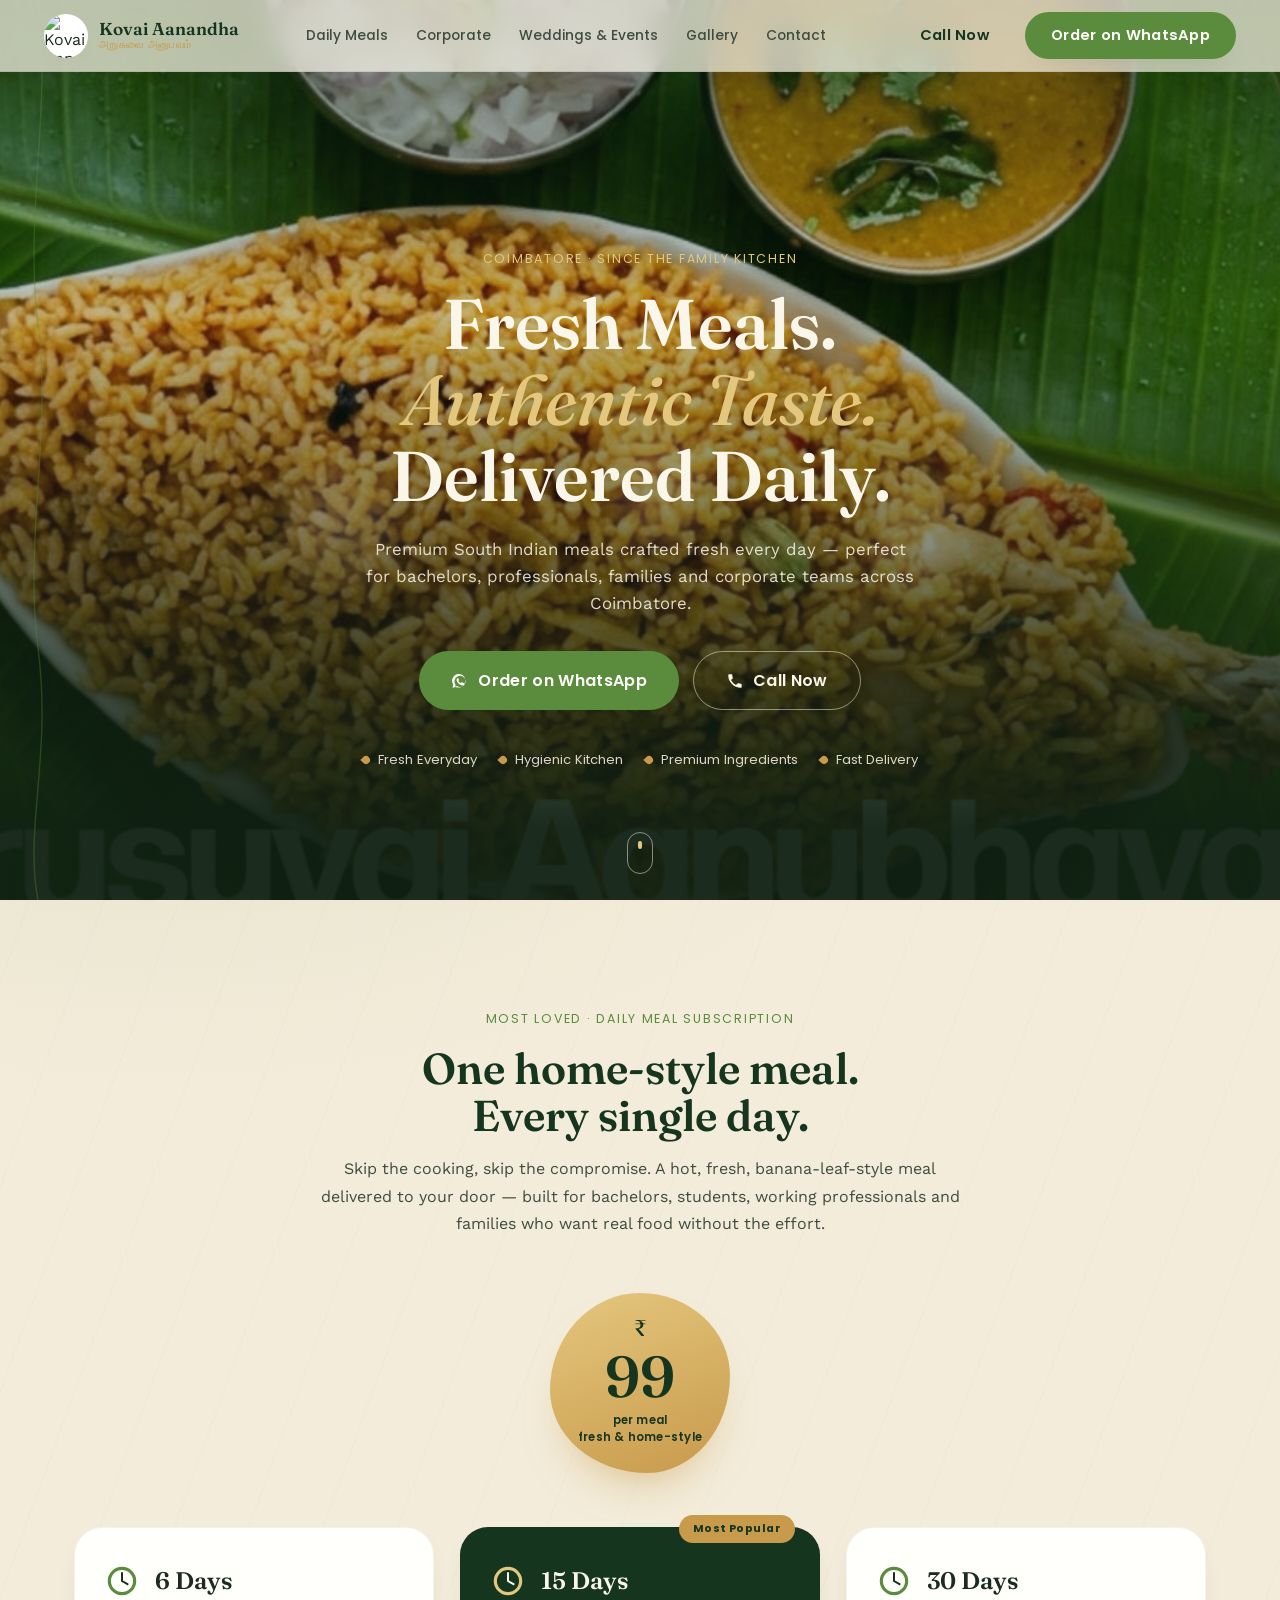
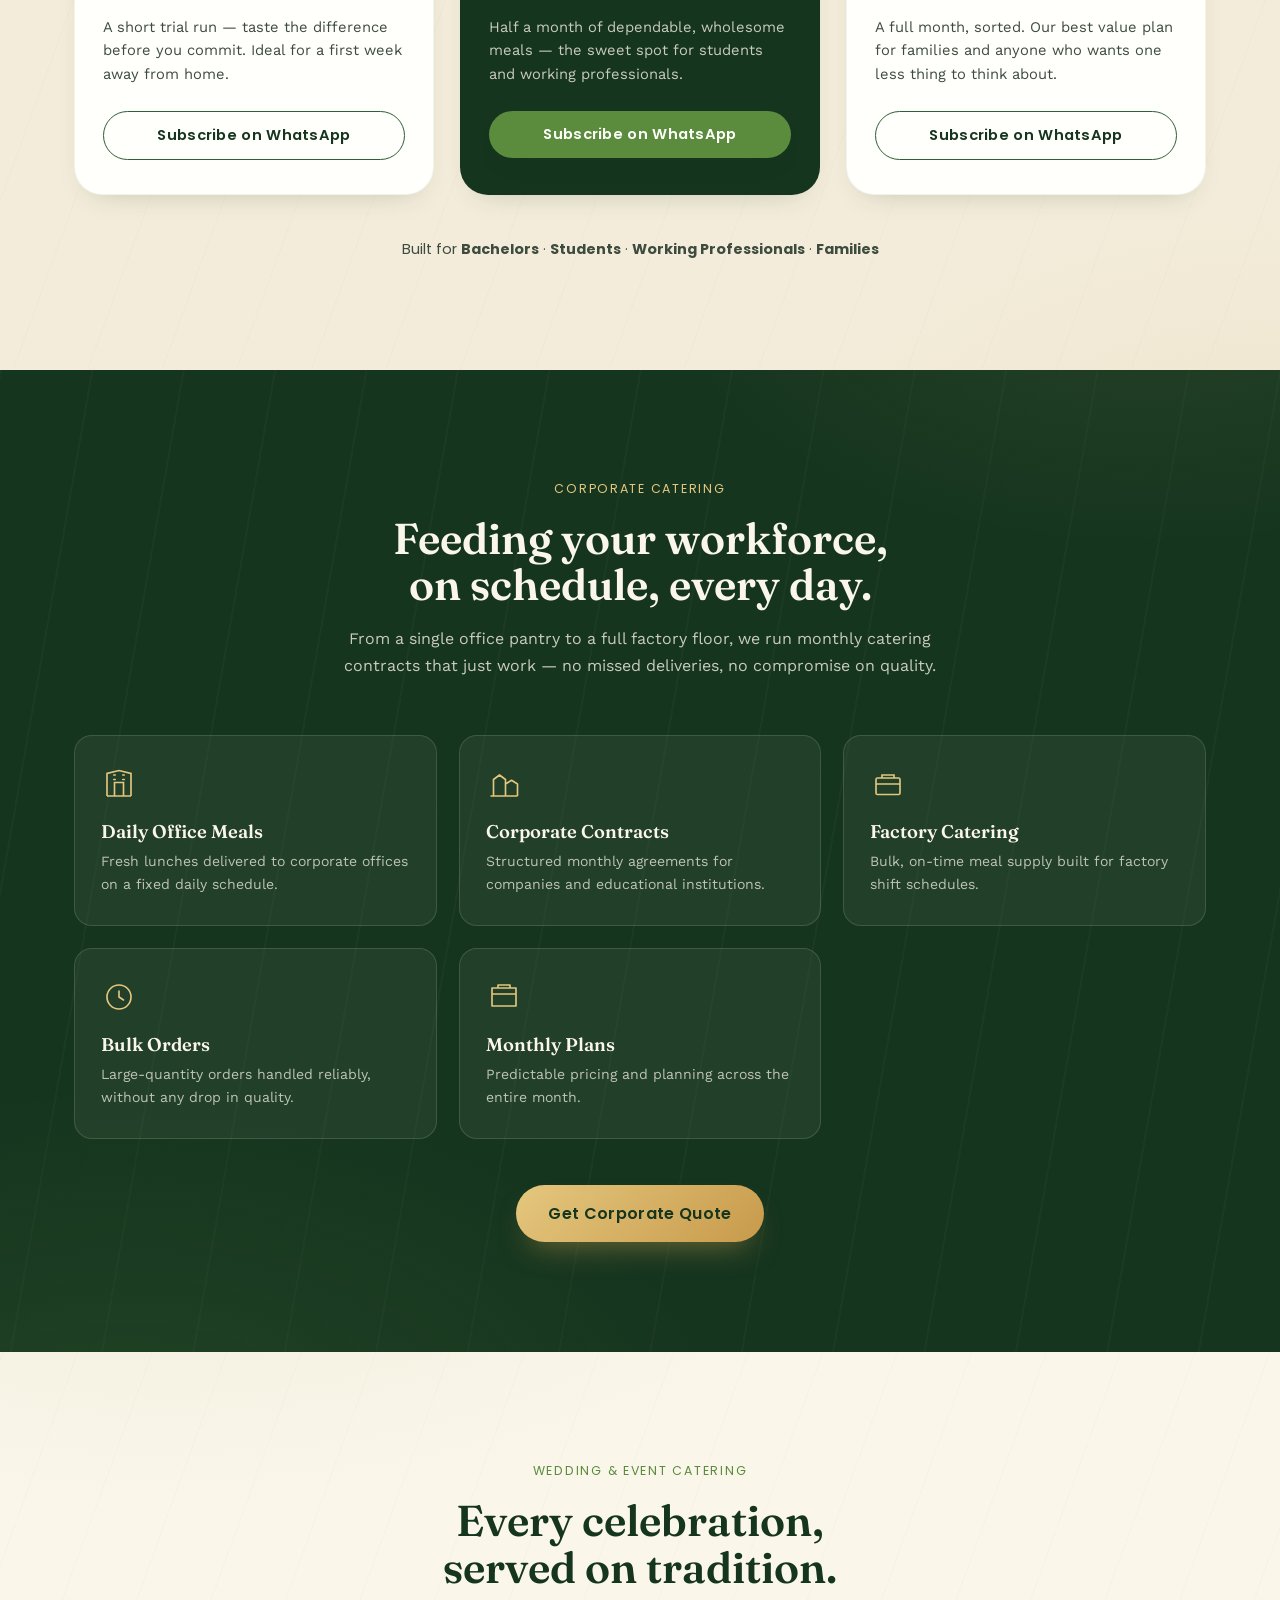
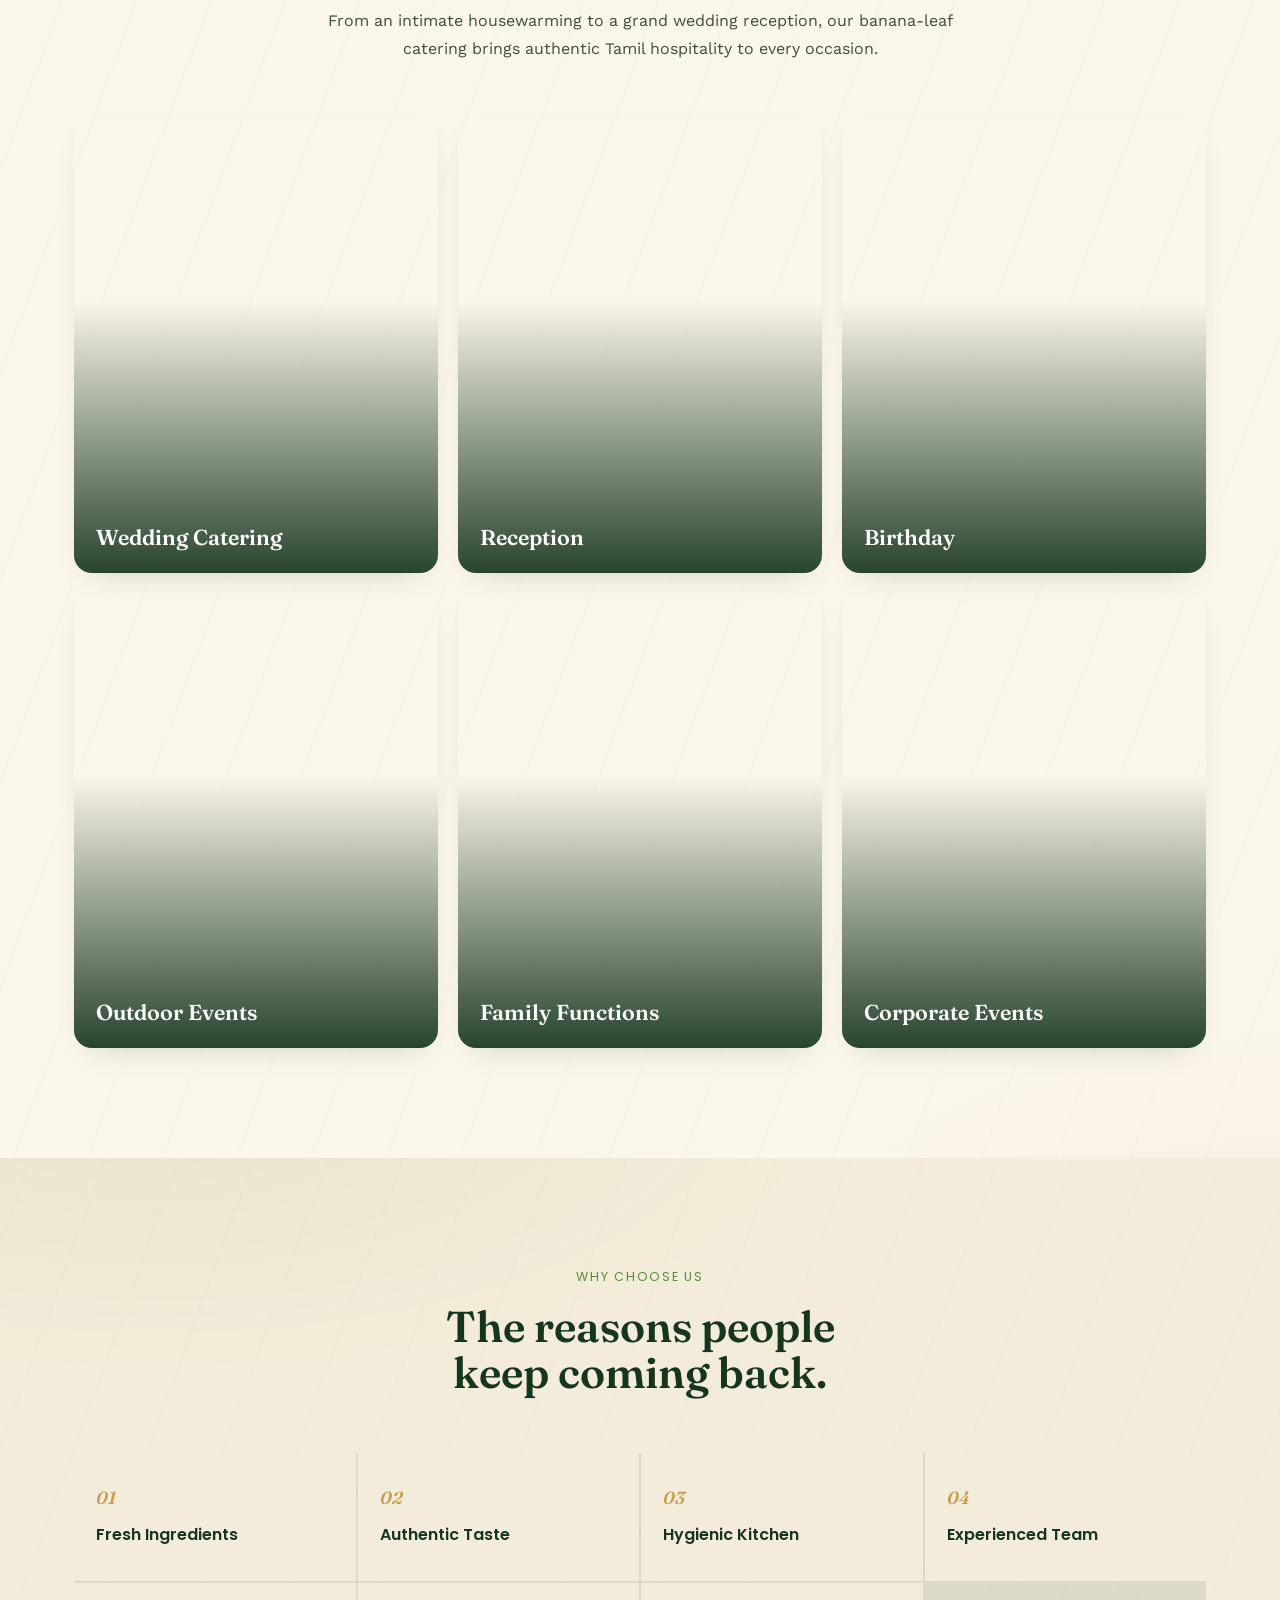
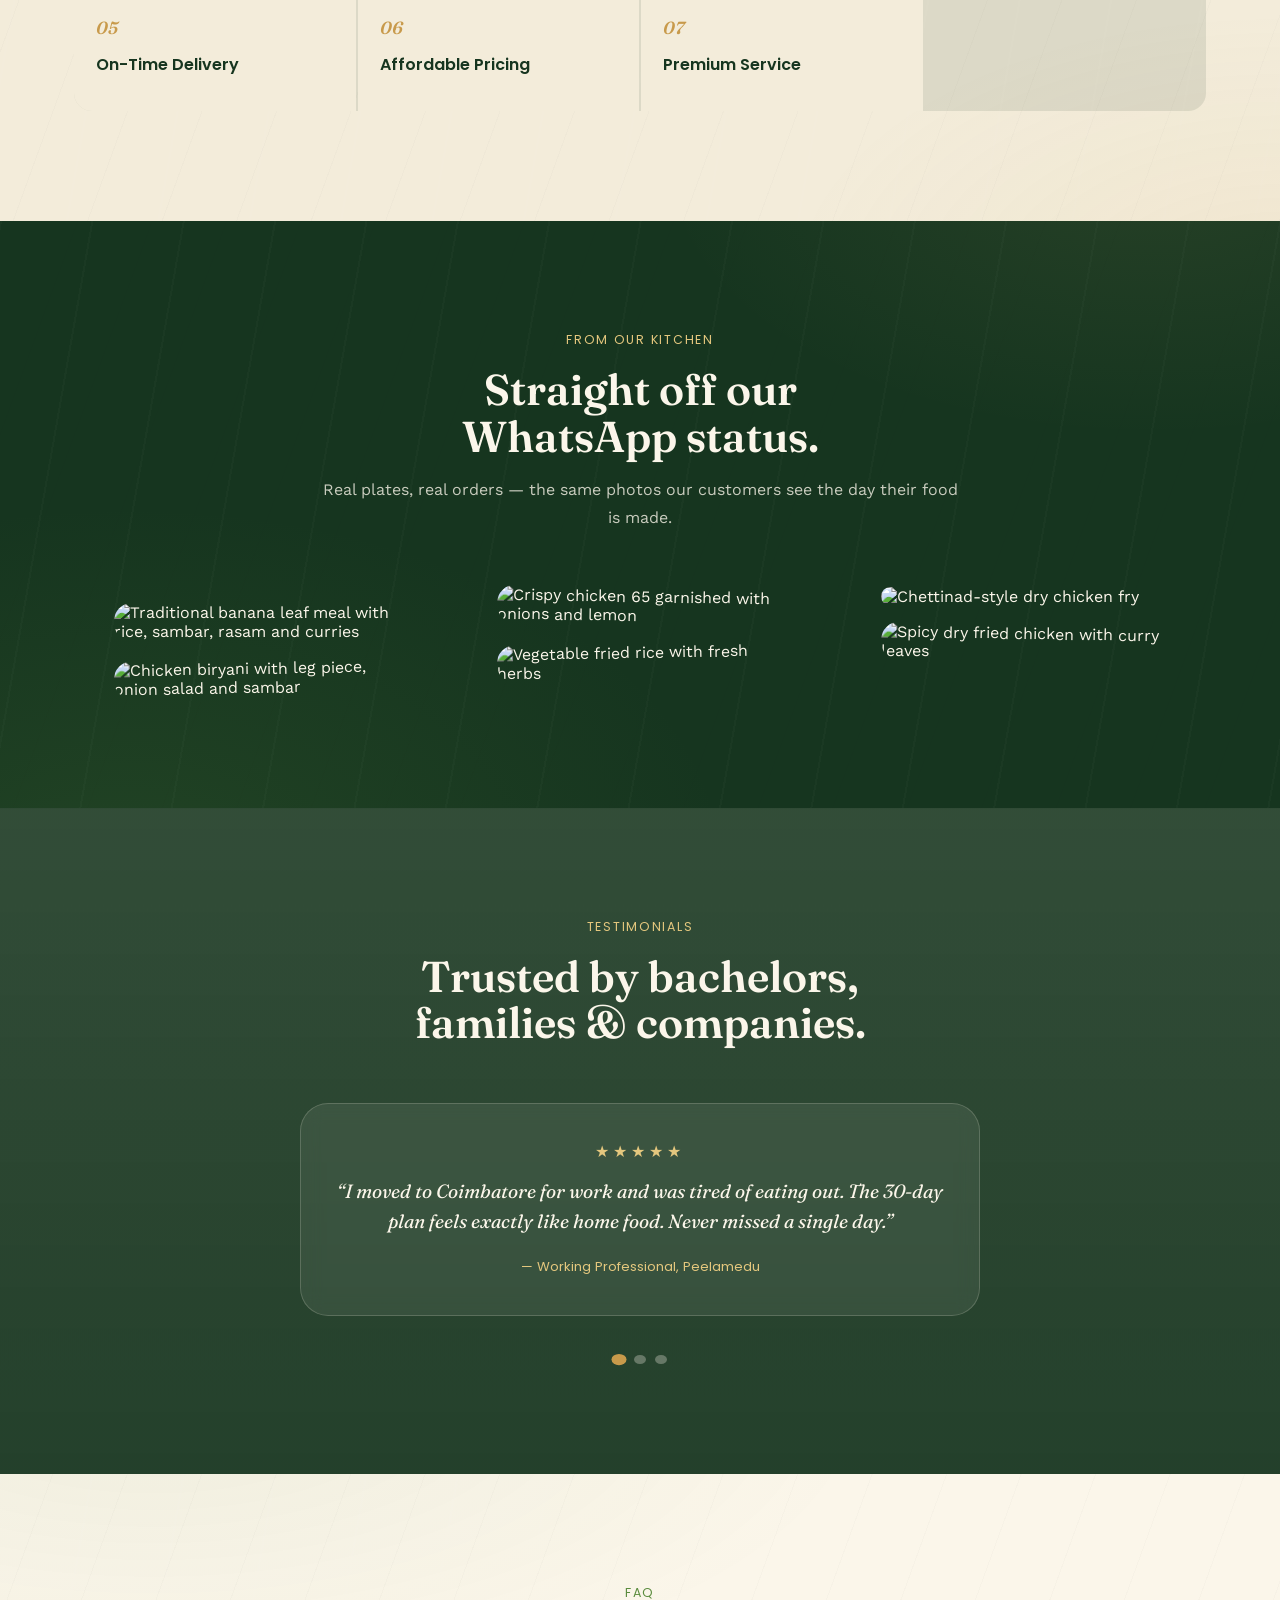
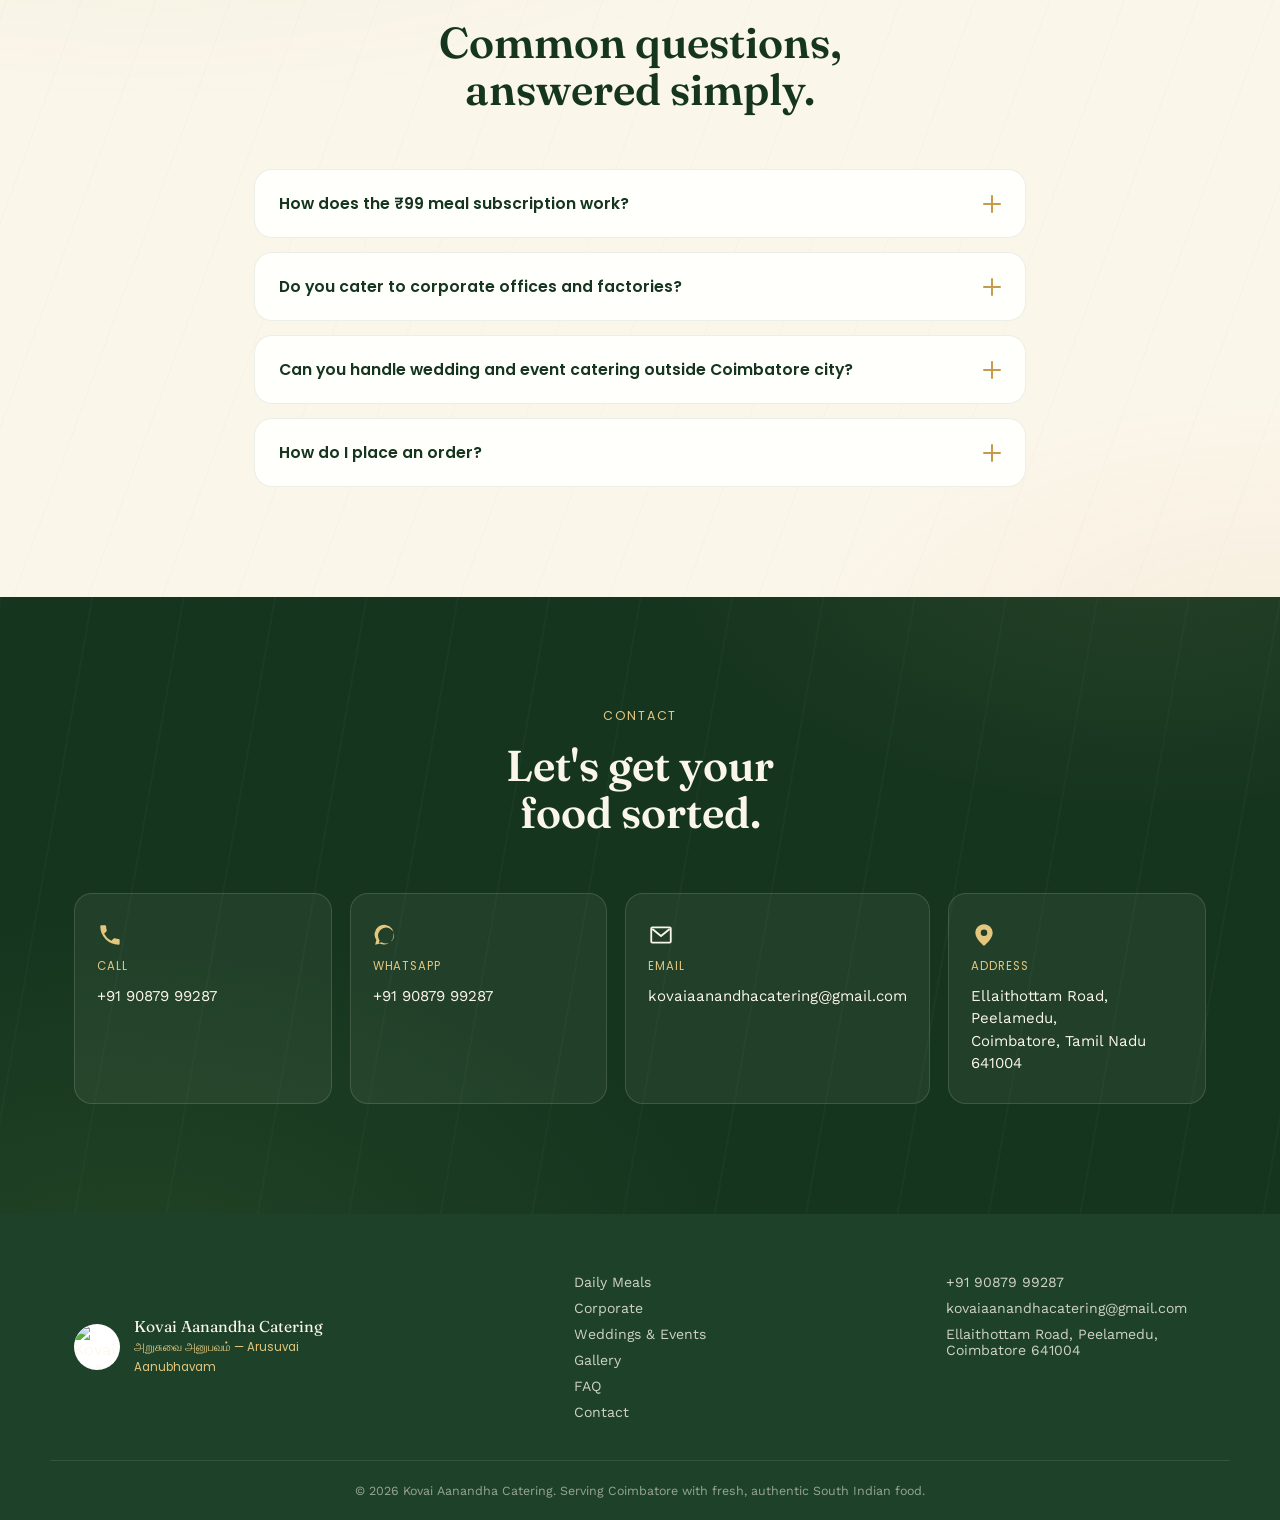
==== commit 6511d2c9: "Update image source paths in index.html" ====
--- a/index.html
+++ b/index.html
@@ -34,7 +34,7 @@
 <header class="site-header" id="top">
   <div class="header-inner">
     <a href="#top" class="brand">
-      <img src="assets/img/logo.jpg" alt="Kovai Aanandha Catering logo" class="brand-logo">
+      <img src="logo.jpg" alt="Kovai Aanandha Catering logo" class="brand-logo">
       <span class="brand-text">
         <span class="brand-name">Kovai Aanandha</span>
         <span class="brand-tag">அறுசுவை அனுபவம்</span>
@@ -64,7 +64,7 @@
   <!-- ============ HERO ============ -->
   <section class="hero" id="hero">
     <div class="hero-media">
-      <img src="assets/img/dish-biryani-clean.jpg" alt="Signature biryani served on a banana leaf with onion salad and sambar" class="hero-img">
+      <img src="dish-biryani-clean.jpg" alt="Signature biryani served on a banana leaf with onion salad and sambar" class="hero-img">
       <div class="hero-scrim"></div>
       <div class="steam s1" aria-hidden="true"></div>
       <div class="steam s2" aria-hidden="true"></div>
@@ -391,7 +391,7 @@
 <footer class="site-footer">
   <div class="container footer-inner">
     <div class="footer-brand">
-      <img src="assets/img/logo.jpg" alt="Kovai Aanandha Catering logo" class="footer-logo">
+      <img src="logo.jpg" alt="Kovai Aanandha Catering logo" class="footer-logo">
       <p>Kovai Aanandha Catering<br><span class="footer-tag">அறுசுவை அனுபவம் — Arusuvai Aanubhavam</span></p>
     </div>
     <div class="footer-links">
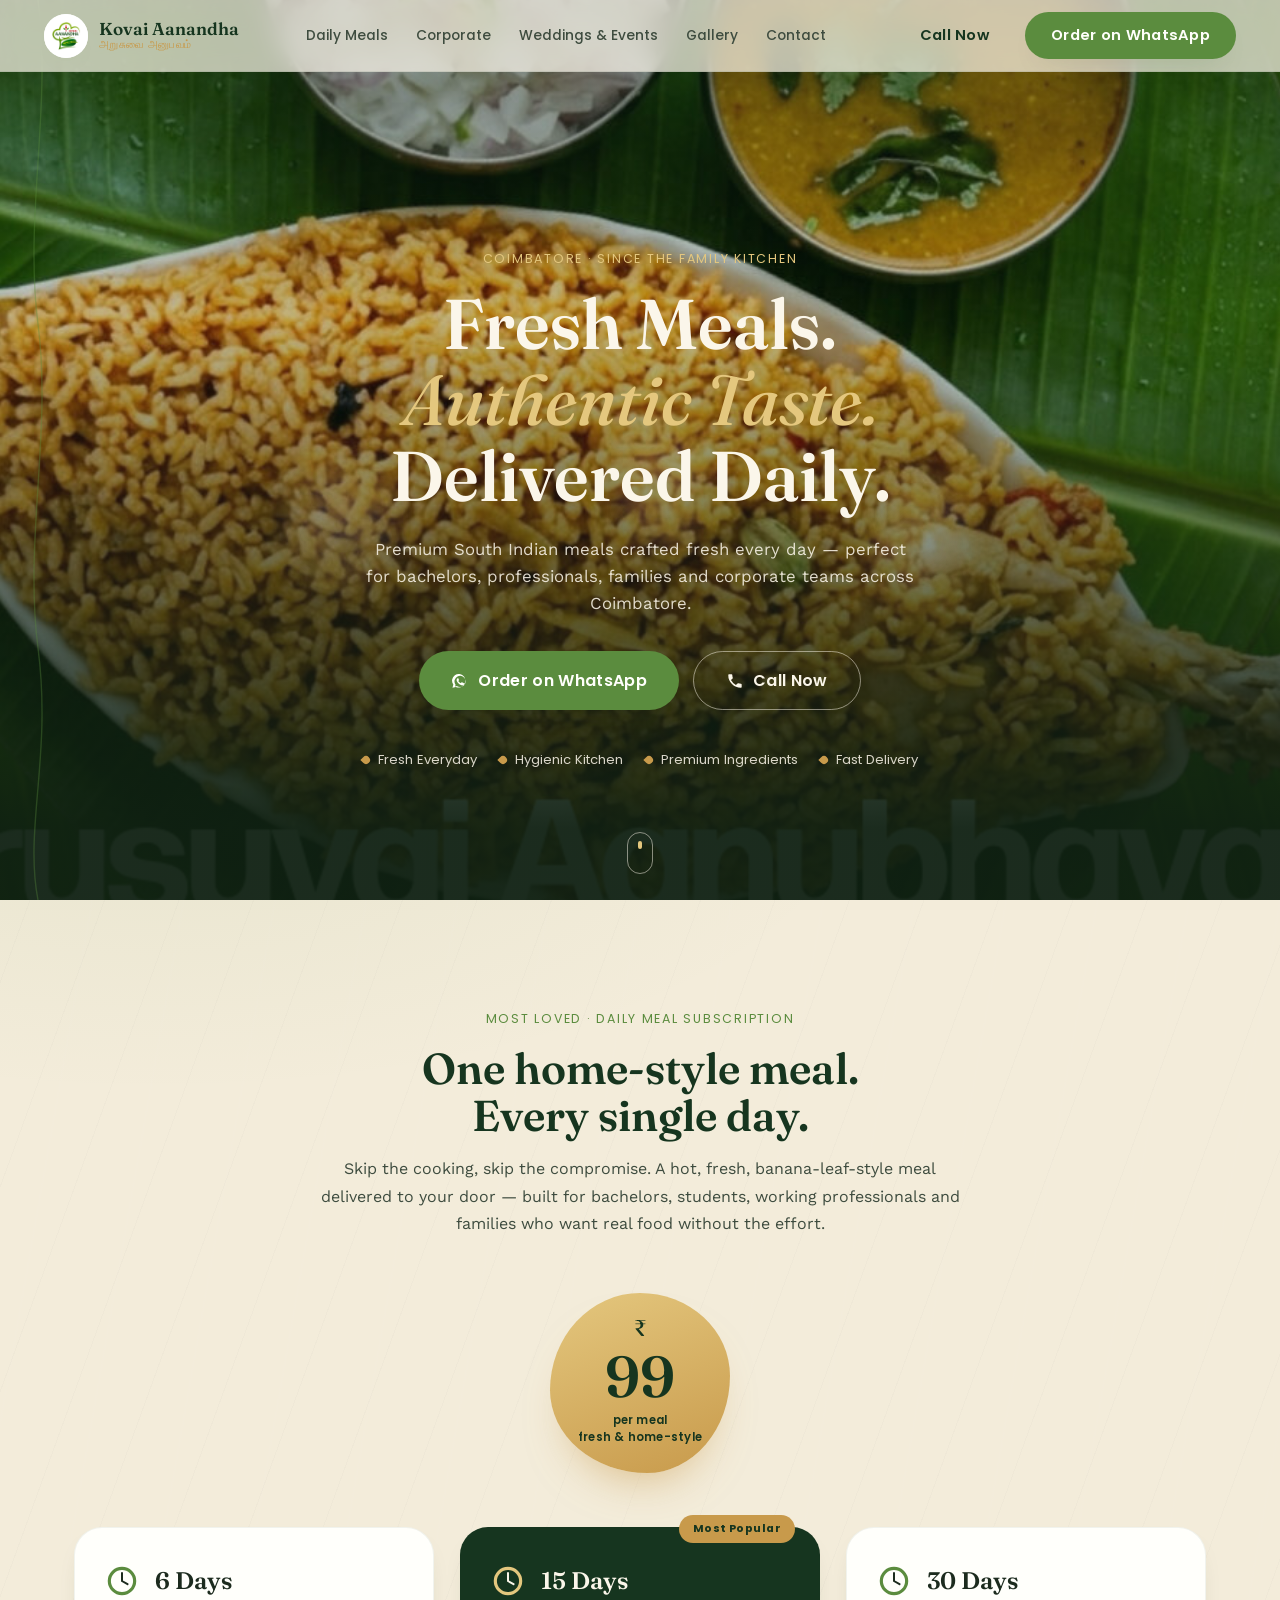
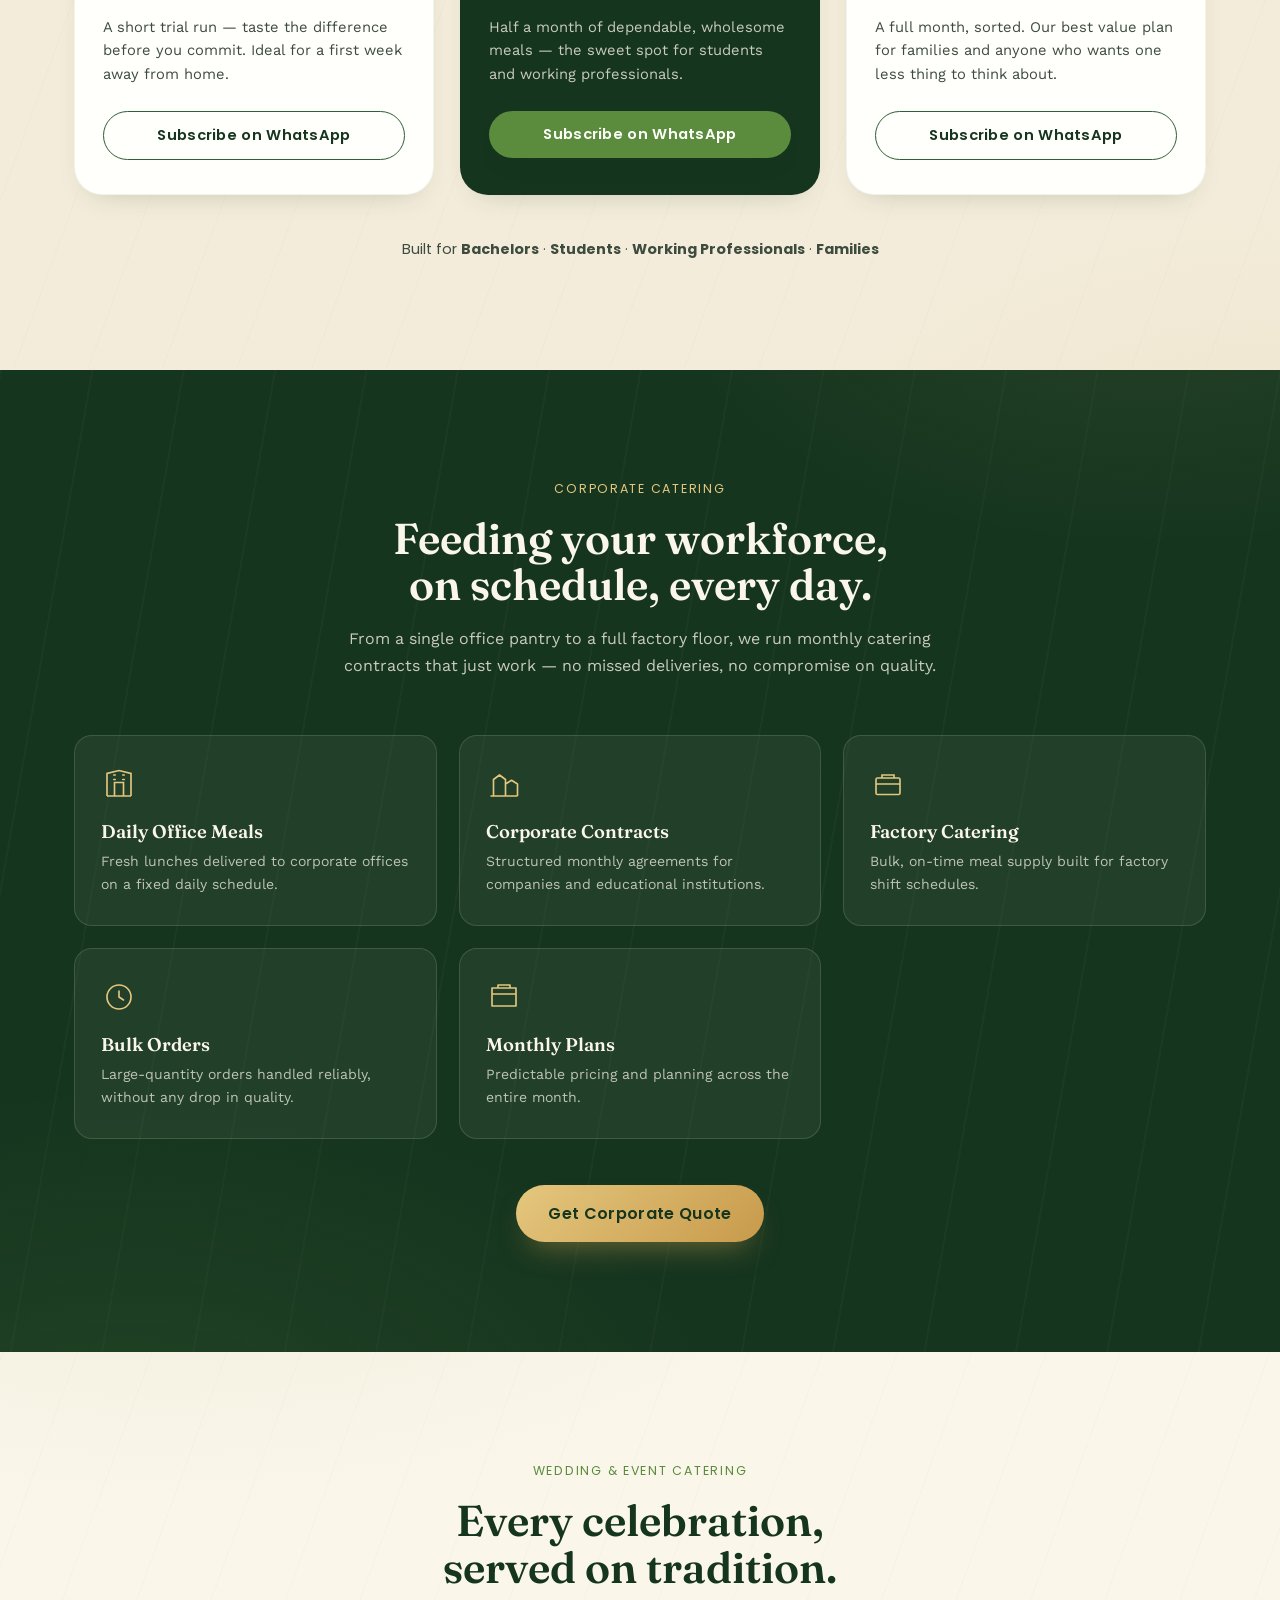
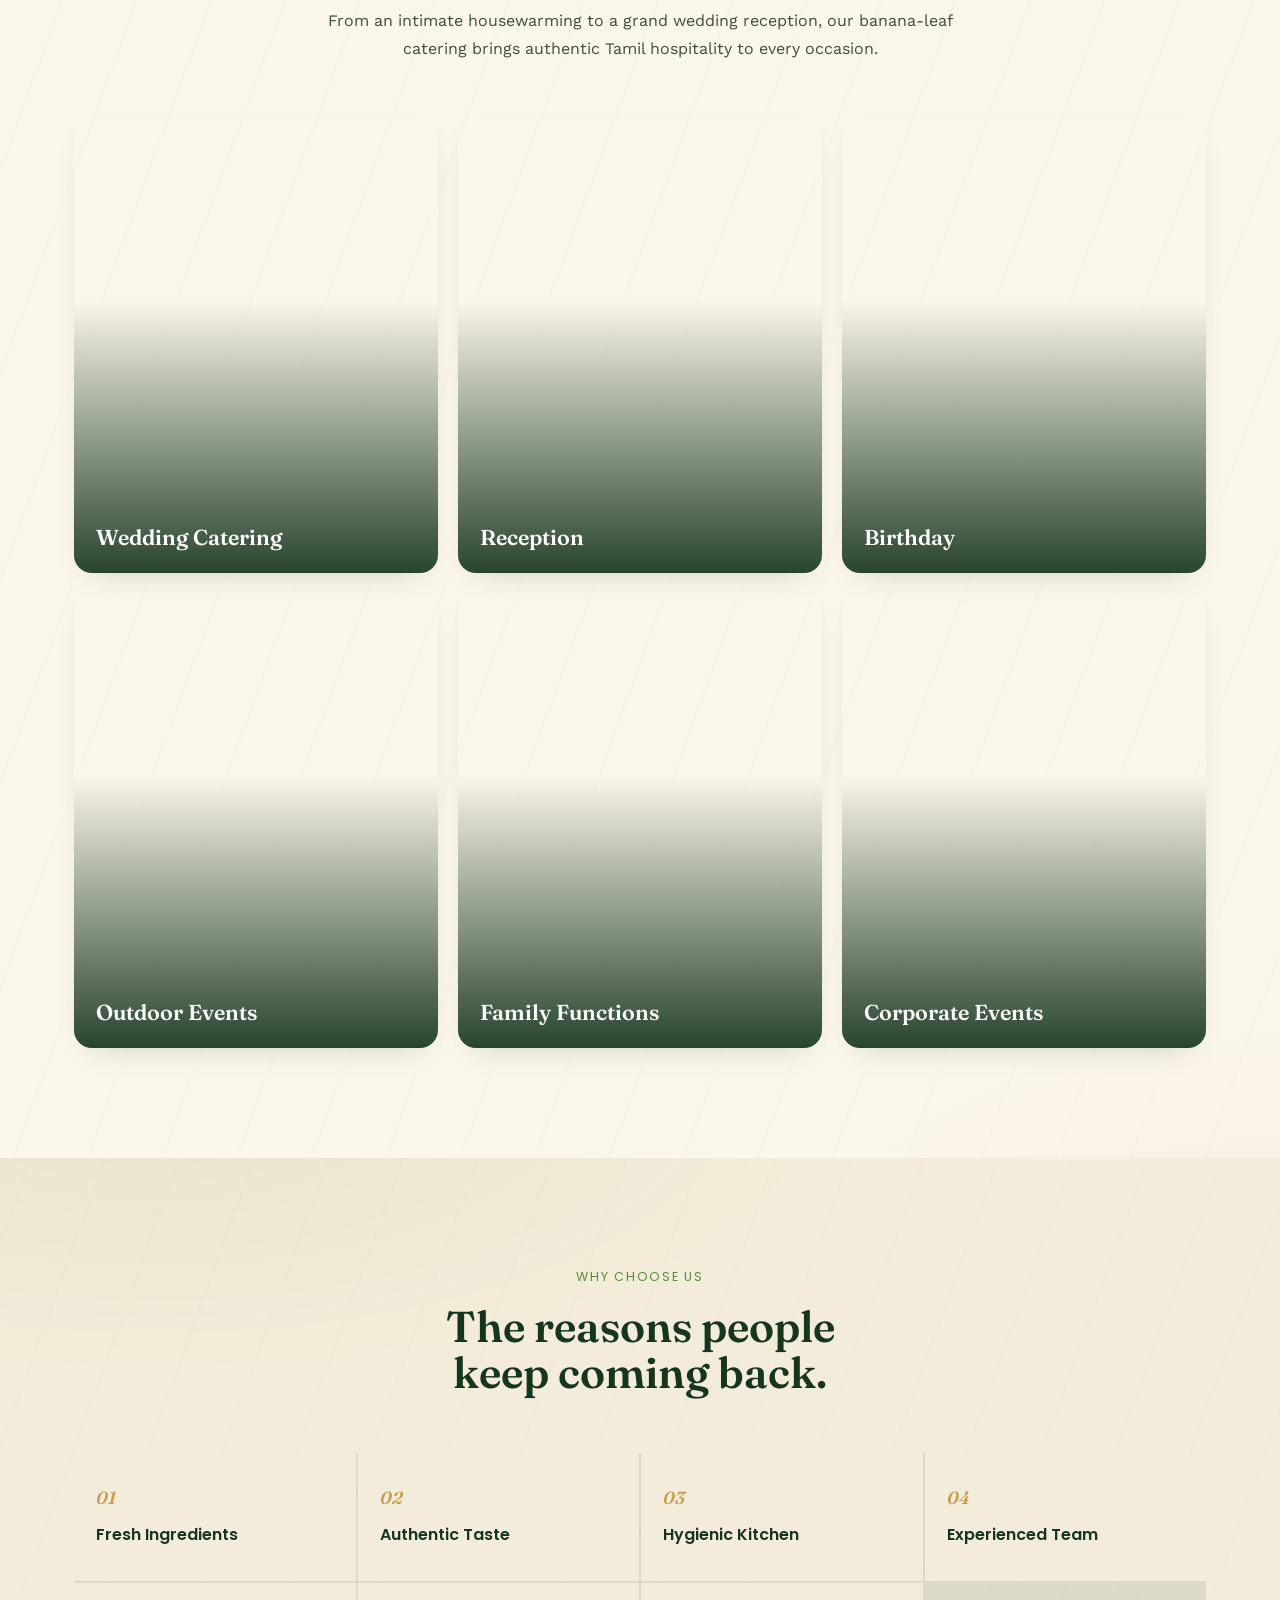
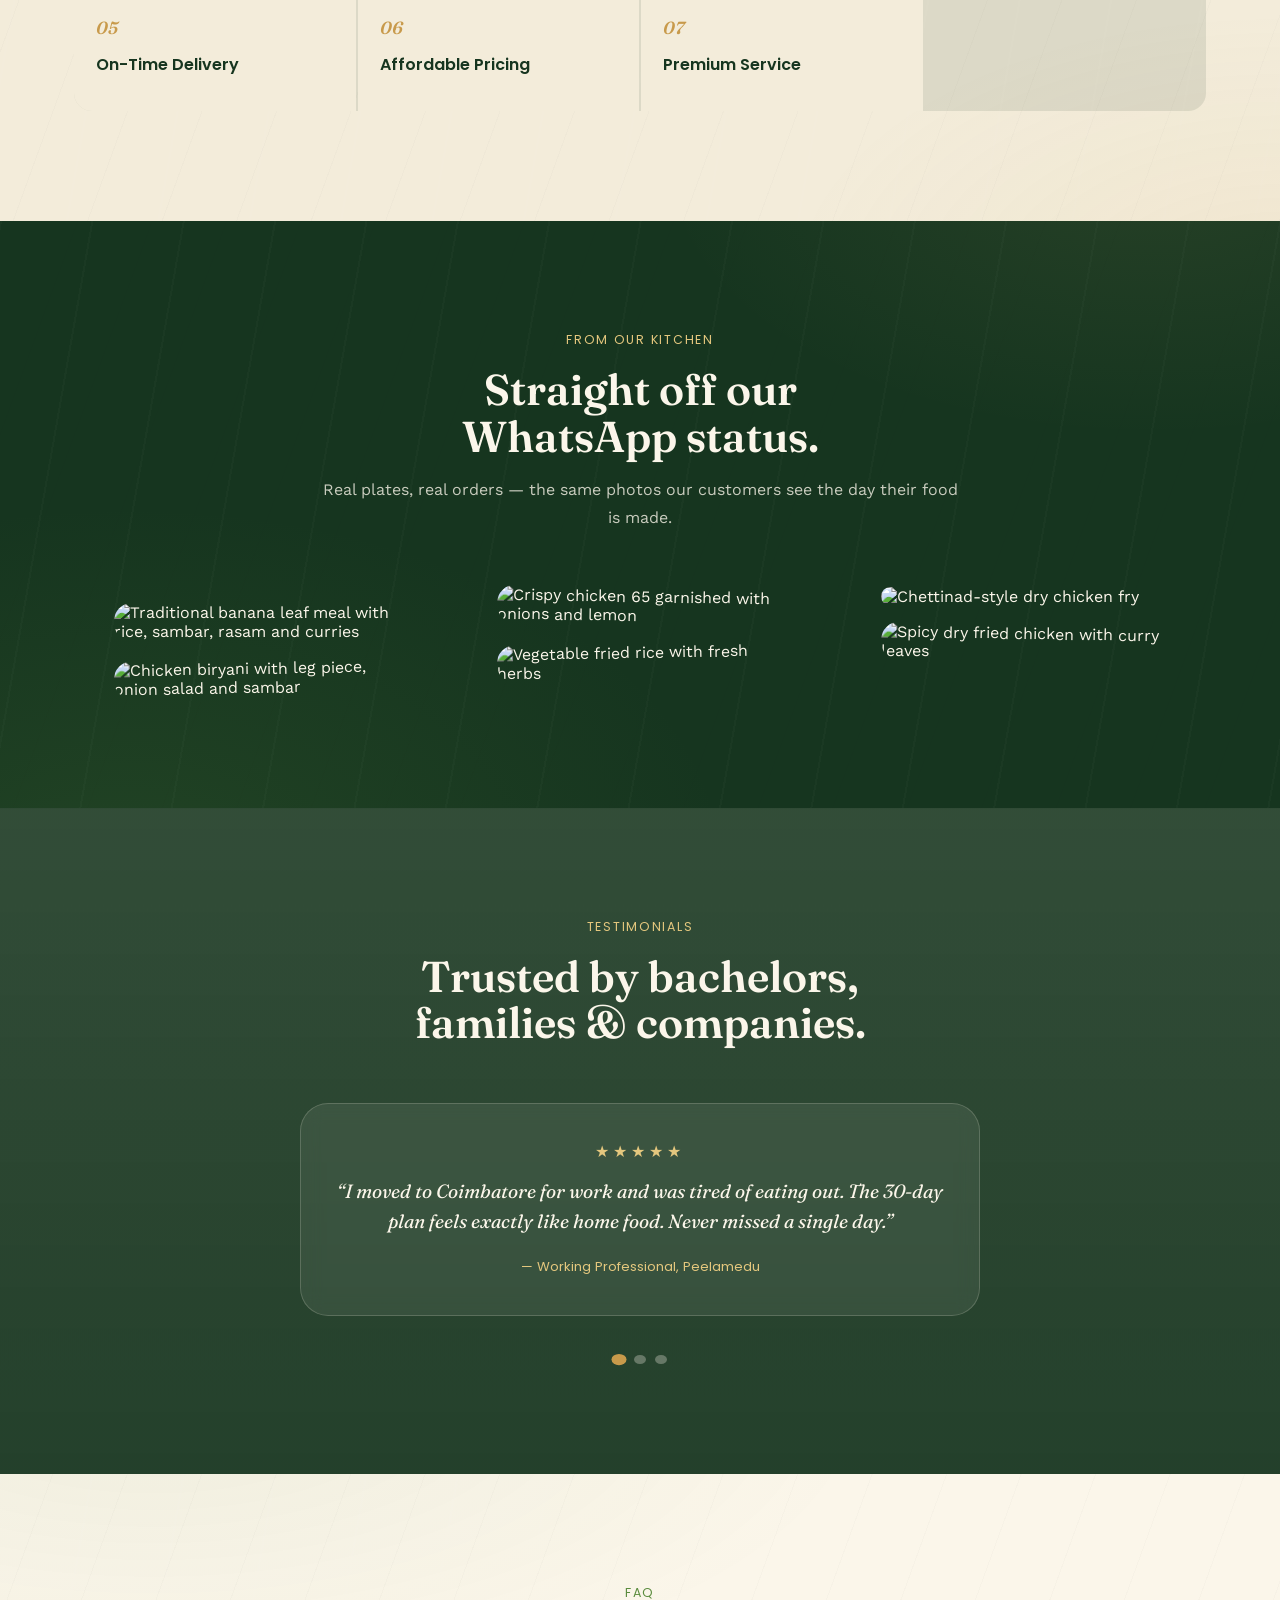
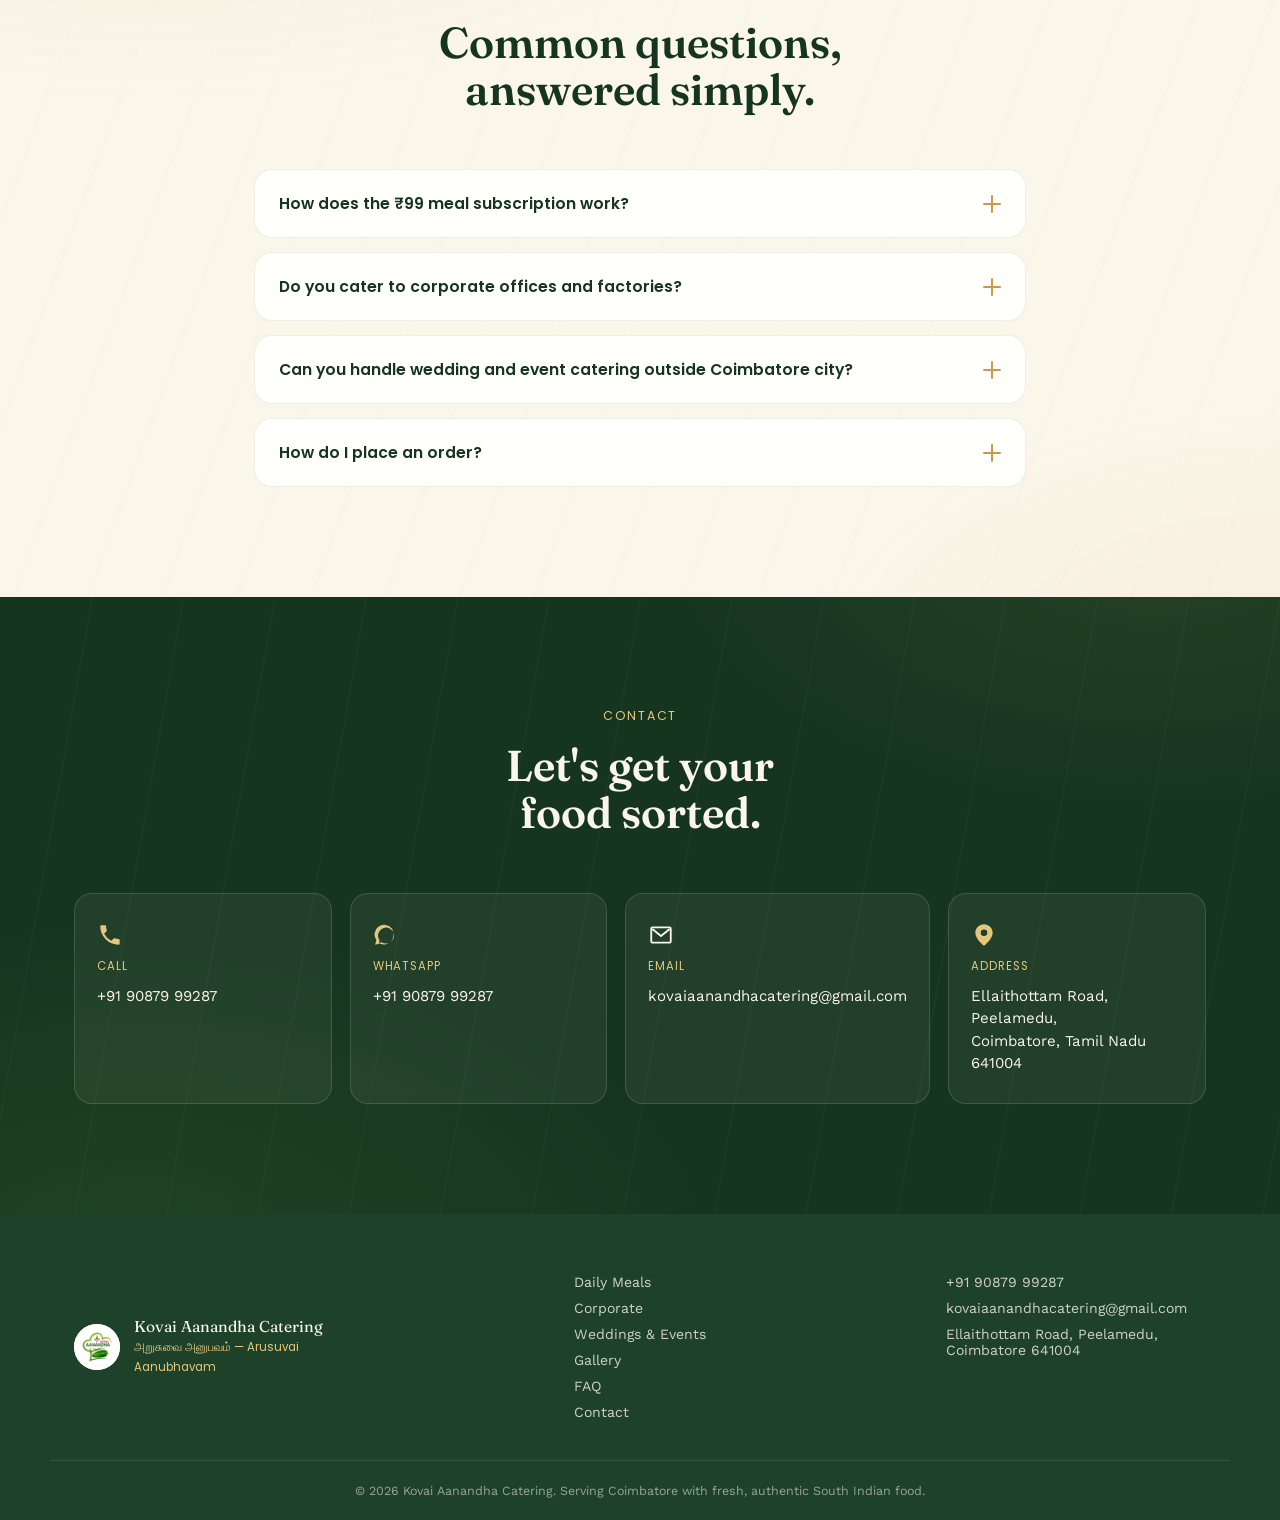
==== commit e4960643: "Update logo images in header and footer" ====
--- a/index.html
+++ b/index.html
@@ -34,7 +34,7 @@
 <header class="site-header" id="top">
   <div class="header-inner">
     <a href="#top" class="brand">
-      <img src="logo.jpg" alt="Kovai Aanandha Catering logo" class="brand-logo">
+      <img src="logo-1.jpg" alt="Kovai Aanandha Catering logo" class="brand-logo">
       <span class="brand-text">
         <span class="brand-name">Kovai Aanandha</span>
         <span class="brand-tag">அறுசுவை அனுபவம்</span>
@@ -391,7 +391,7 @@
 <footer class="site-footer">
   <div class="container footer-inner">
     <div class="footer-brand">
-      <img src="logo.jpg" alt="Kovai Aanandha Catering logo" class="footer-logo">
+      <img src="logo-1.jpg" alt="Kovai Aanandha Catering logo" class="footer-logo">
       <p>Kovai Aanandha Catering<br><span class="footer-tag">அறுசுவை அனுபவம் — Arusuvai Aanubhavam</span></p>
     </div>
     <div class="footer-links">
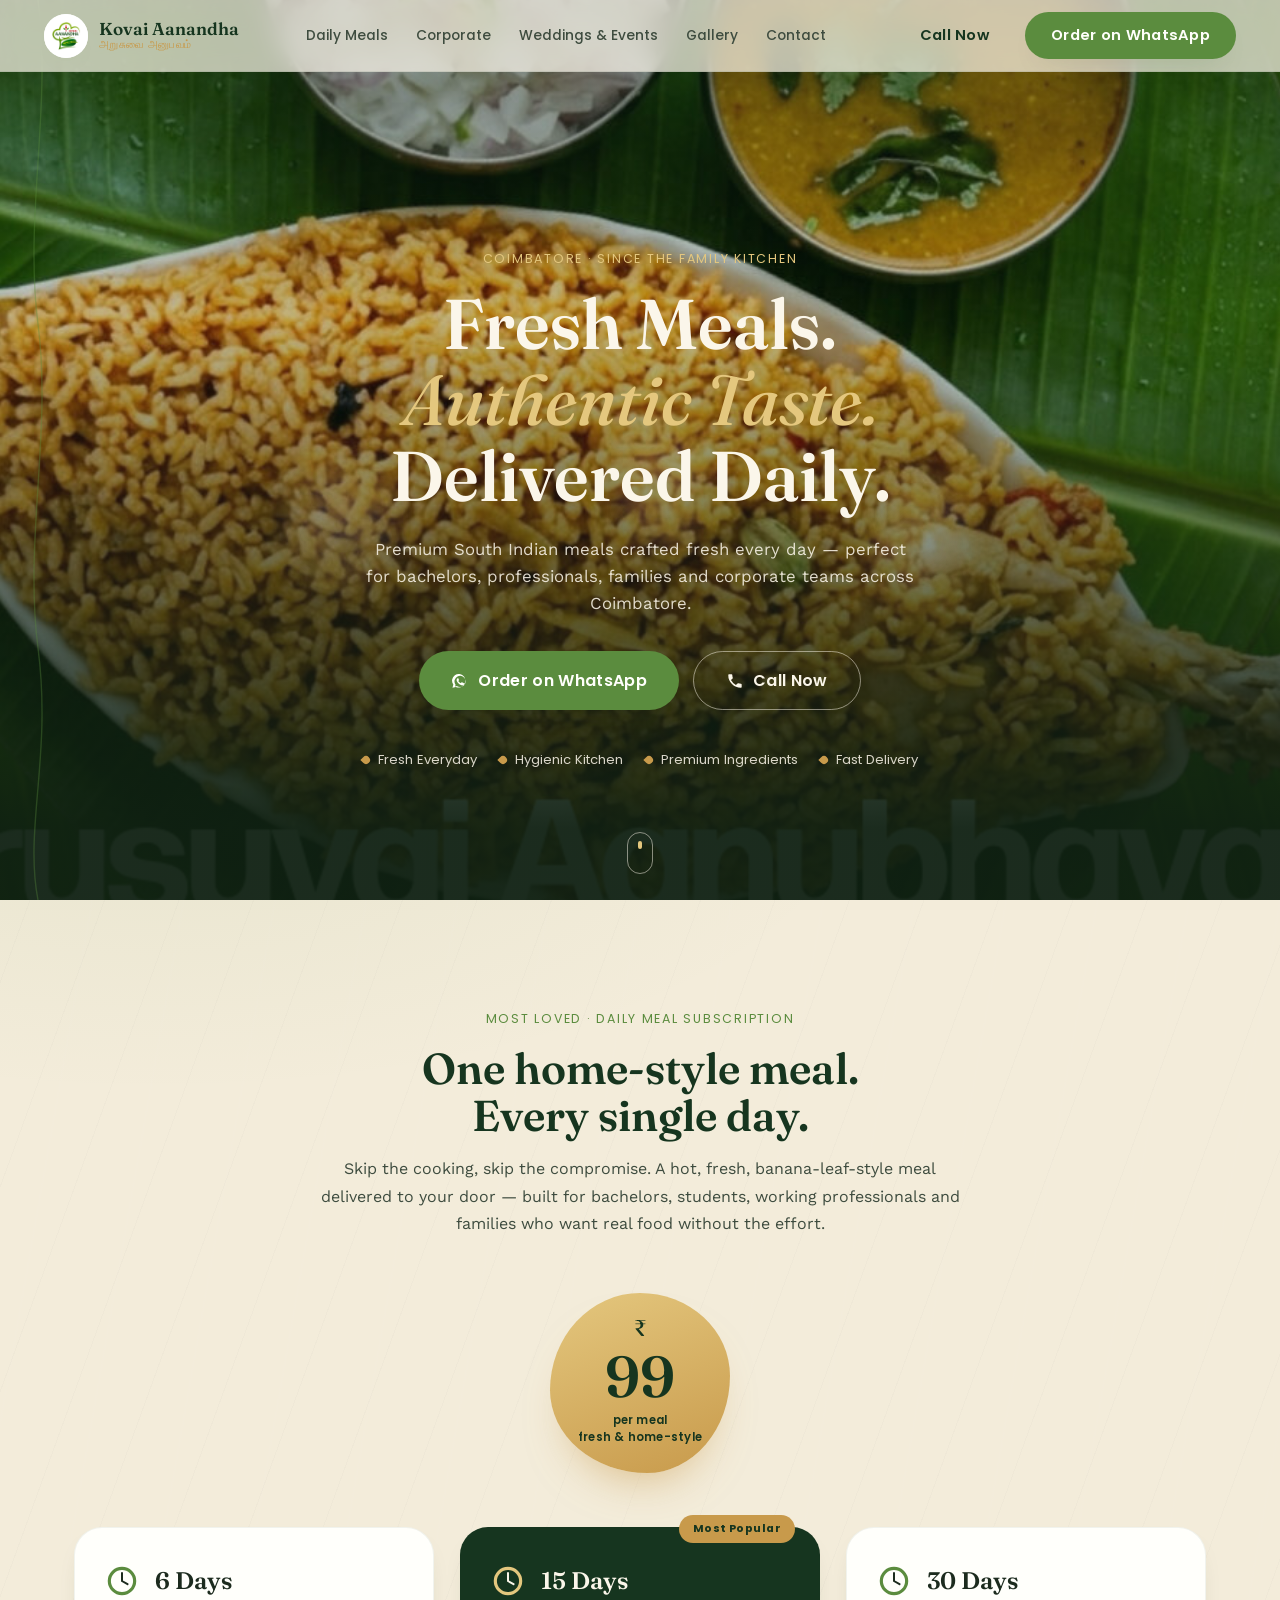
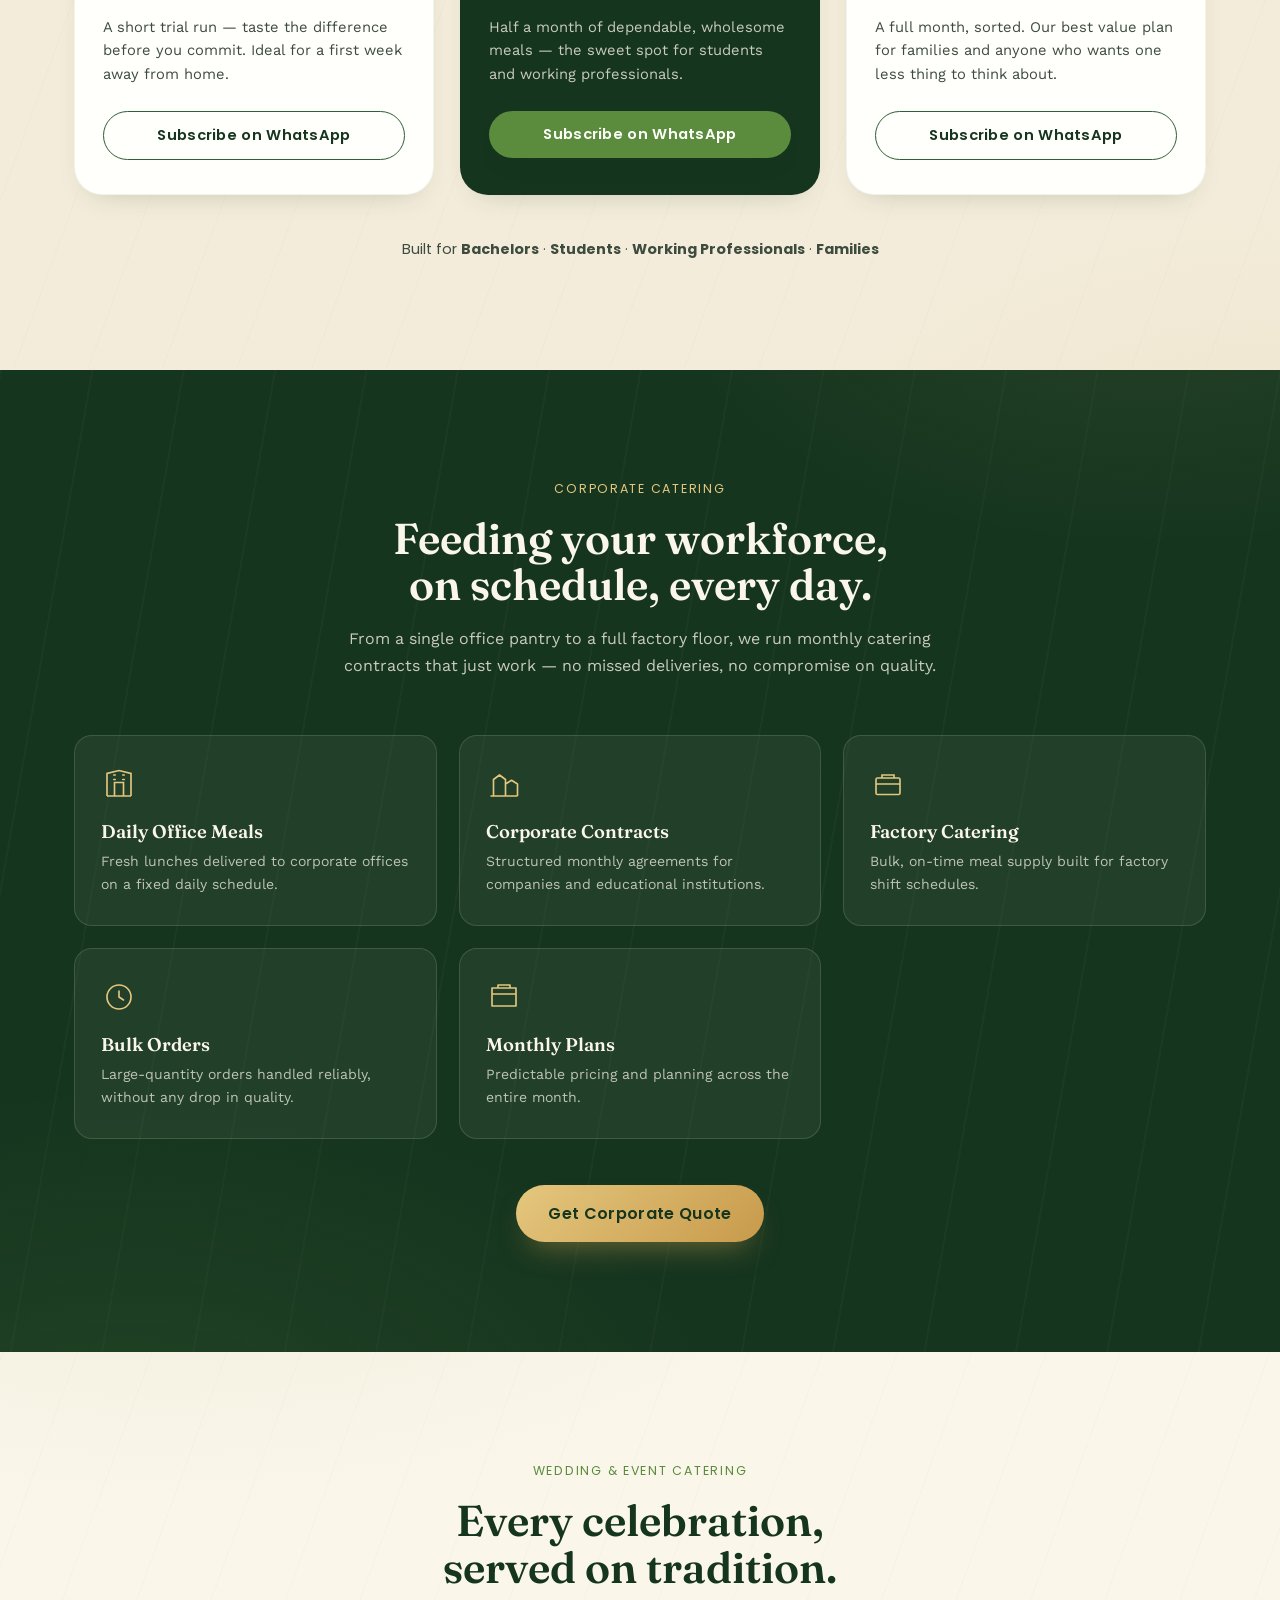
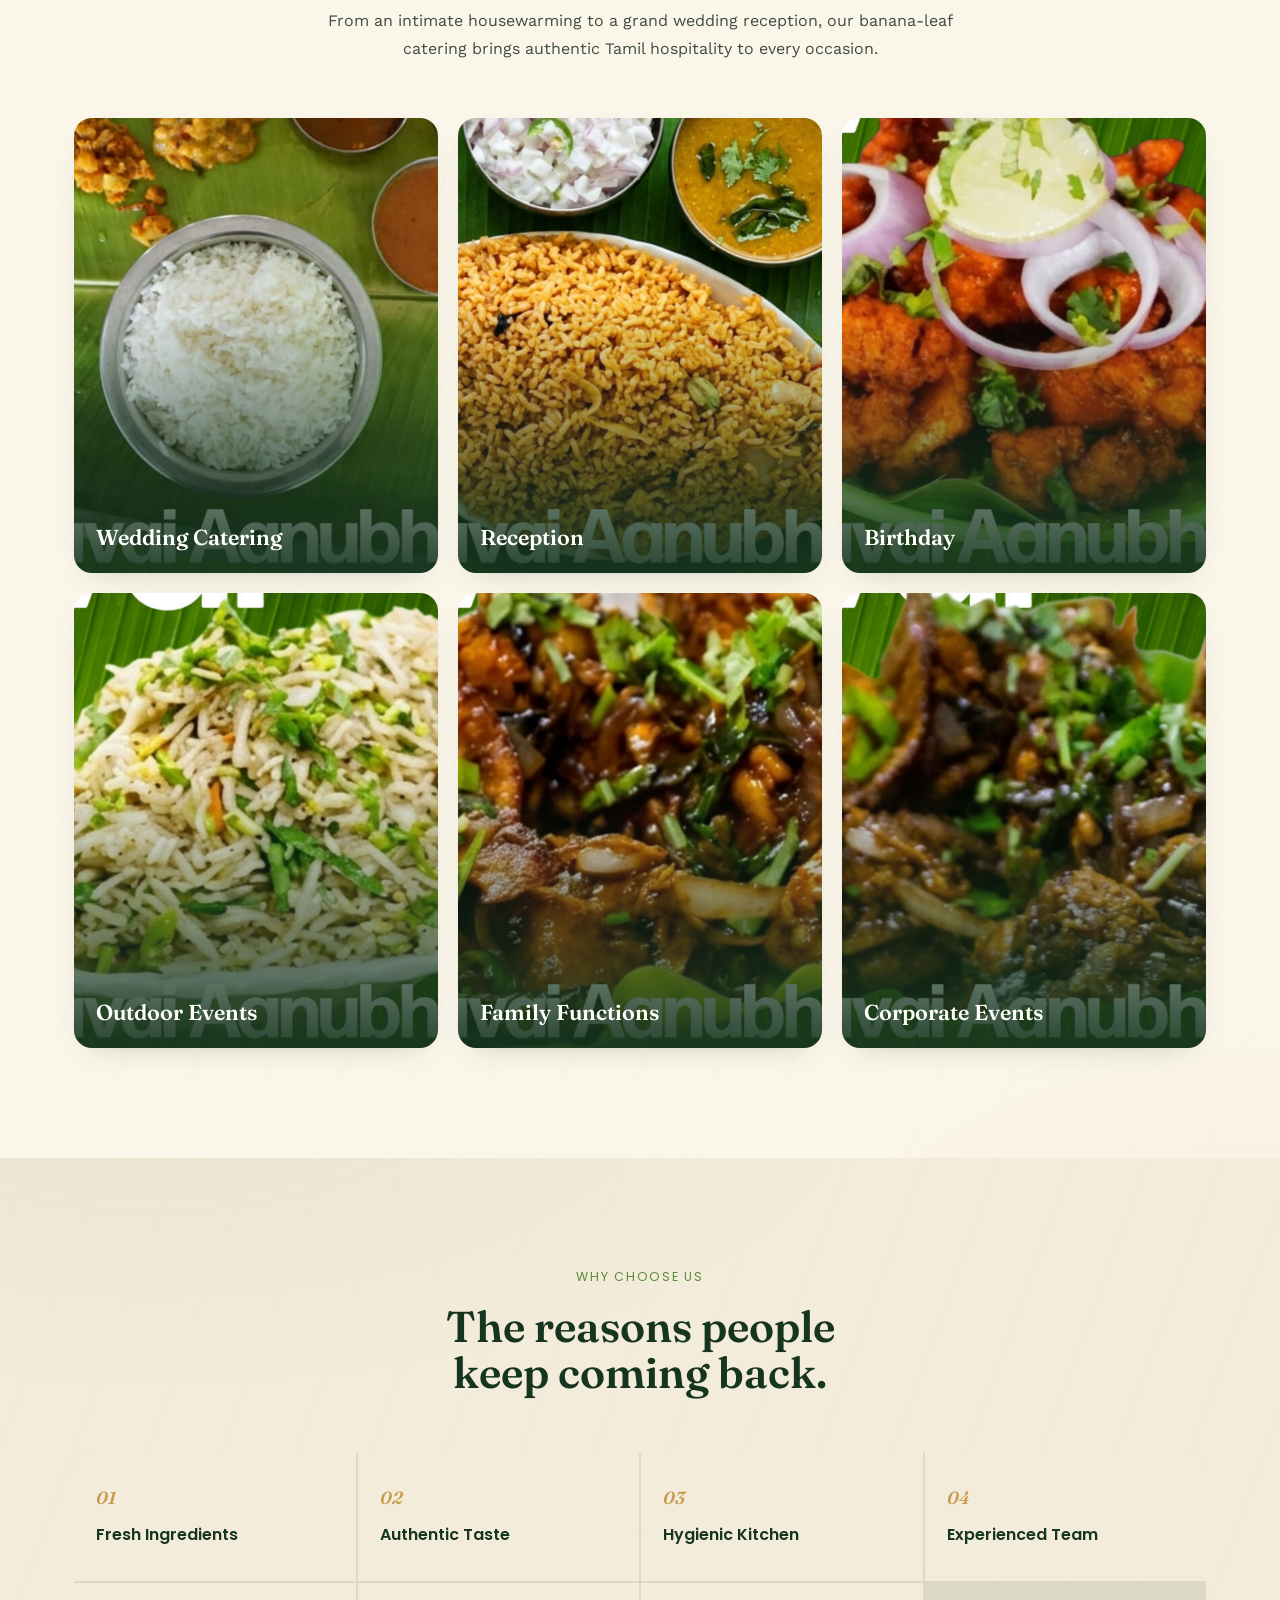
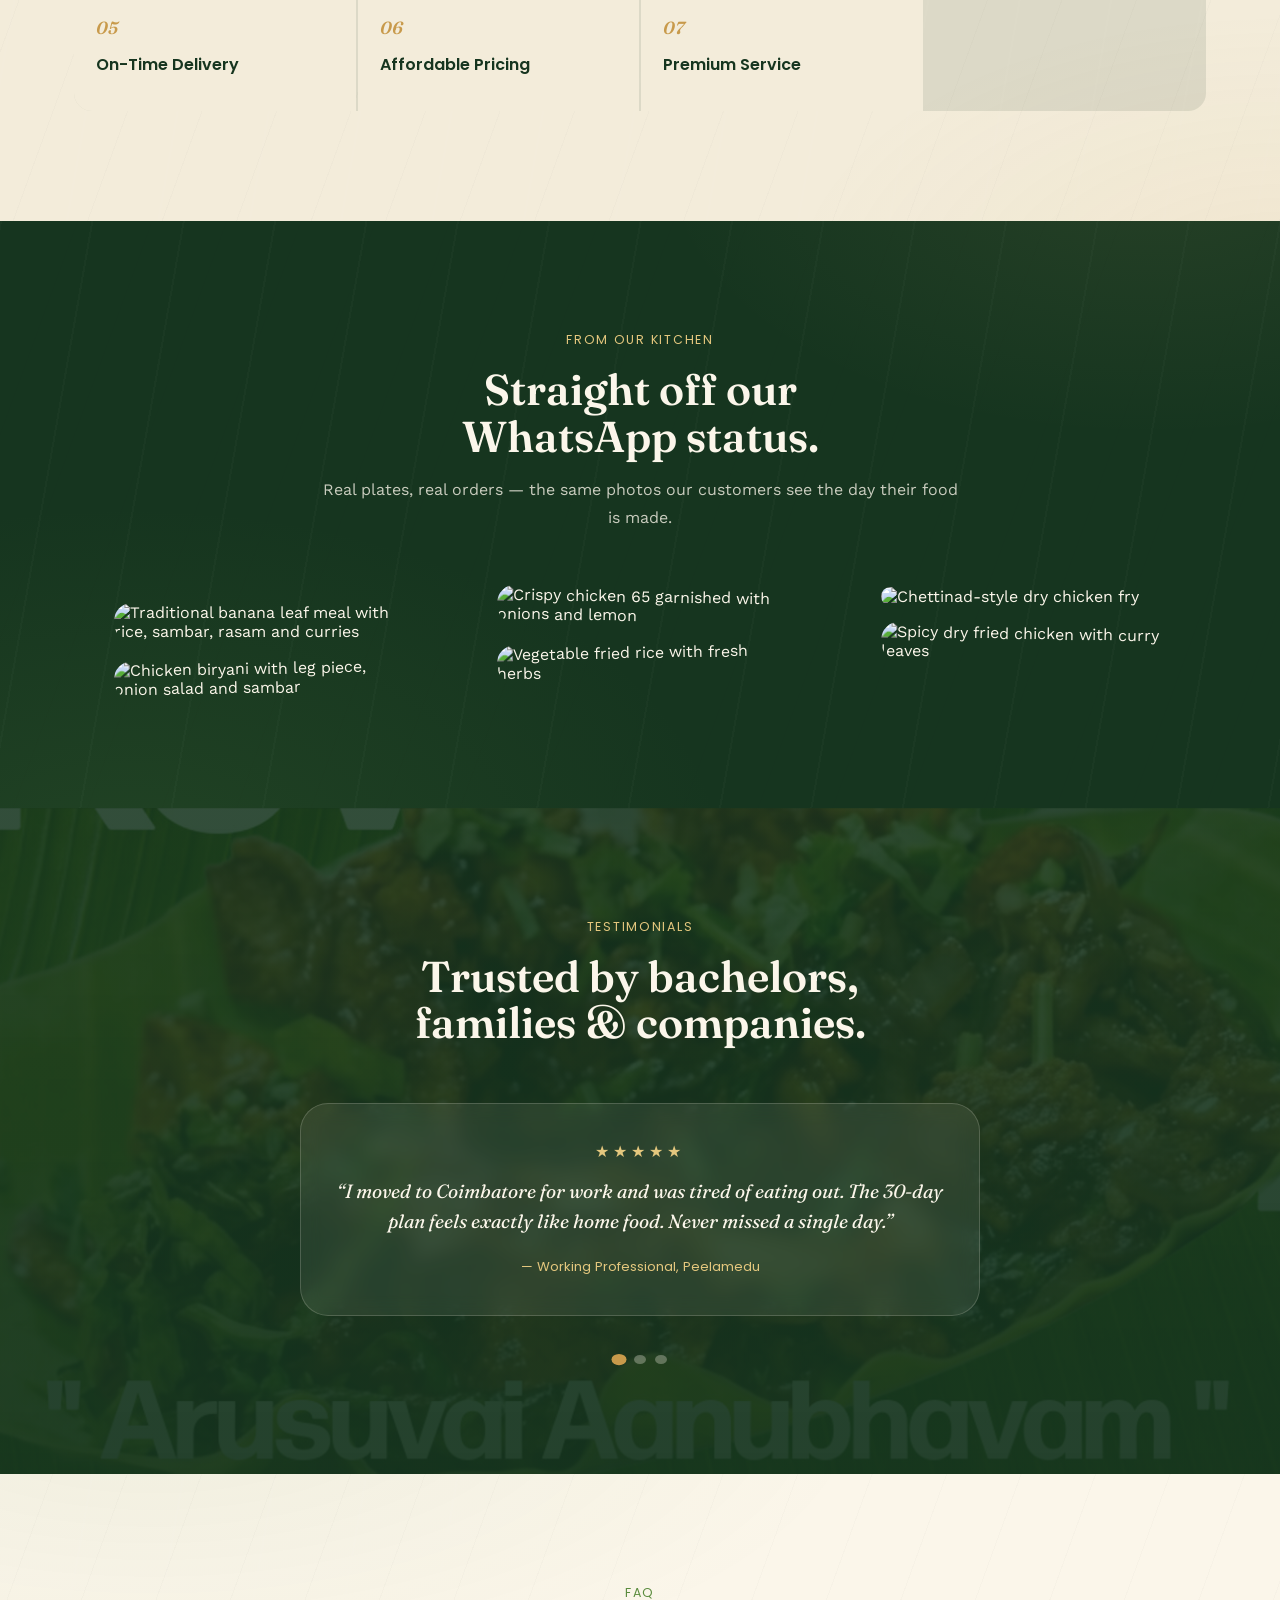
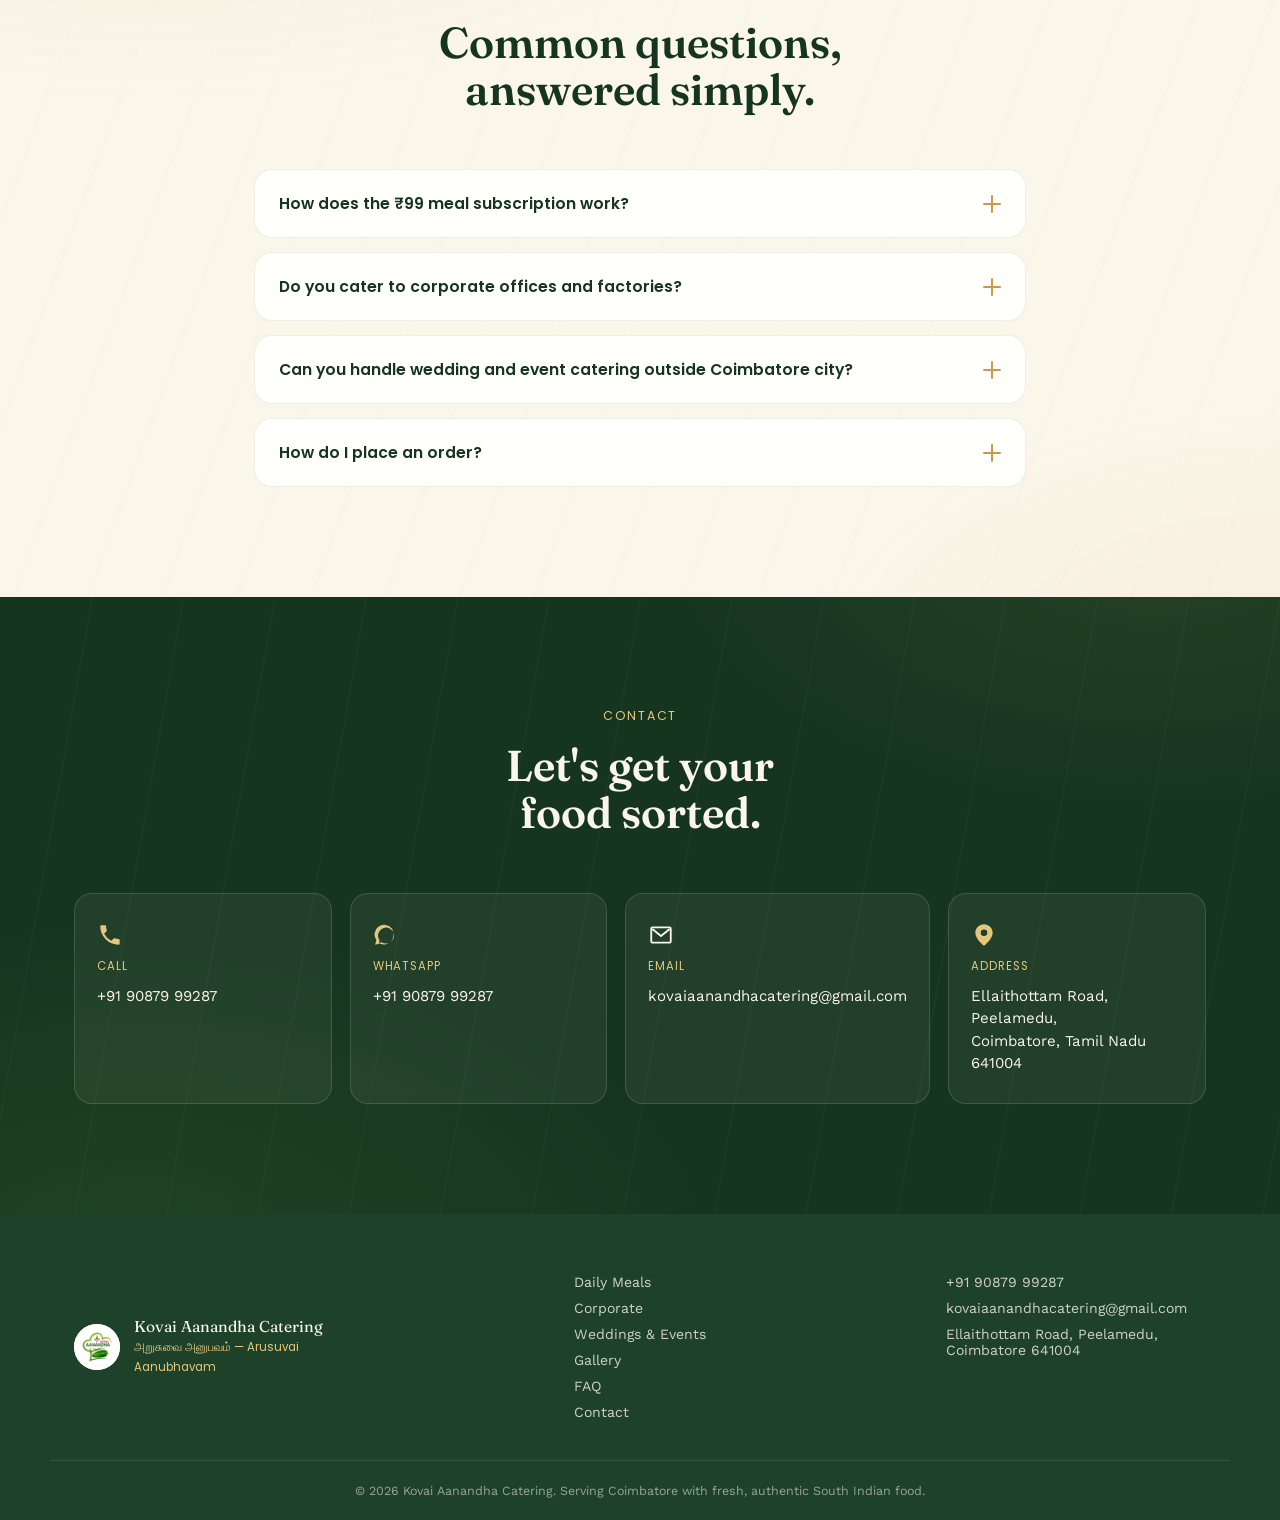
==== commit 073272ab: "Update image URLs in index.html" ====
--- a/index.html
+++ b/index.html
@@ -205,22 +205,22 @@
       </div>
 
       <div class="event-grid">
-        <div class="event-card reveal" style="background-image:linear-gradient(180deg, rgba(22,53,31,0) 40%, rgba(22,53,31,.92) 100%), url('assets/img/dish-thali-clean.jpg')">
+        <div class="event-card reveal" style="background-image:linear-gradient(180deg, rgba(22,53,31,0) 40%, rgba(22,53,31,.92) 100%), url('dish-thali-clean.jpg')">
           <span>Wedding Catering</span>
         </div>
-        <div class="event-card reveal" style="background-image:linear-gradient(180deg, rgba(22,53,31,0) 40%, rgba(22,53,31,.92) 100%), url('assets/img/dish-biryani-clean.jpg')">
+        <div class="event-card reveal" style="background-image:linear-gradient(180deg, rgba(22,53,31,0) 40%, rgba(22,53,31,.92) 100%), url('dish-biryani-clean.jpg')">
           <span>Reception</span>
         </div>
-        <div class="event-card reveal" style="background-image:linear-gradient(180deg, rgba(22,53,31,0) 40%, rgba(22,53,31,.92) 100%), url('assets/img/dish-chicken-65-clean.jpg')">
+        <div class="event-card reveal" style="background-image:linear-gradient(180deg, rgba(22,53,31,0) 40%, rgba(22,53,31,.92) 100%), url('dish-chicken-65-clean.jpg')">
           <span>Birthday</span>
         </div>
-        <div class="event-card reveal" style="background-image:linear-gradient(180deg, rgba(22,53,31,0) 40%, rgba(22,53,31,.92) 100%), url('assets/img/dish-fried-rice-clean.jpg')">
+        <div class="event-card reveal" style="background-image:linear-gradient(180deg, rgba(22,53,31,0) 40%, rgba(22,53,31,.92) 100%), url('dish-fried-rice-clean.jpg')">
           <span>Outdoor Events</span>
         </div>
-        <div class="event-card reveal" style="background-image:linear-gradient(180deg, rgba(22,53,31,0) 40%, rgba(22,53,31,.92) 100%), url('assets/img/dish-chicken-fry-1-clean.jpg')">
+        <div class="event-card reveal" style="background-image:linear-gradient(180deg, rgba(22,53,31,0) 40%, rgba(22,53,31,.92) 100%), url('dish-chicken-fry-1-clean.jpg')">
           <span>Family Functions</span>
         </div>
-        <div class="event-card reveal" style="background-image:linear-gradient(180deg, rgba(22,53,31,0) 40%, rgba(22,53,31,.92) 100%), url('assets/img/dish-chicken-fry-2-clean.jpg')">
+        <div class="event-card reveal" style="background-image:linear-gradient(180deg, rgba(22,53,31,0) 40%, rgba(22,53,31,.92) 100%), url('dish-chicken-fry-2-clean.jpg')">
           <span>Corporate Events</span>
         </div>
       </div>
@@ -268,7 +268,7 @@
   </section>
 
   <!-- ============ TESTIMONIALS ============ -->
-  <section class="section section-testimonial" id="testimonials" style="background-image:linear-gradient(180deg, rgba(22,53,31,.88), rgba(22,53,31,.94)), url('assets/img/dish-chicken-fry-1-clean.jpg')">
+  <section class="section section-testimonial" id="testimonials" style="background-image:linear-gradient(180deg, rgba(22,53,31,.88), rgba(22,53,31,.94)), url('dish-chicken-fry-1-clean.jpg')">
     <div class="container">
       <div class="section-head reveal">
         <p class="eyebrow eyebrow-gold">Testimonials</p>
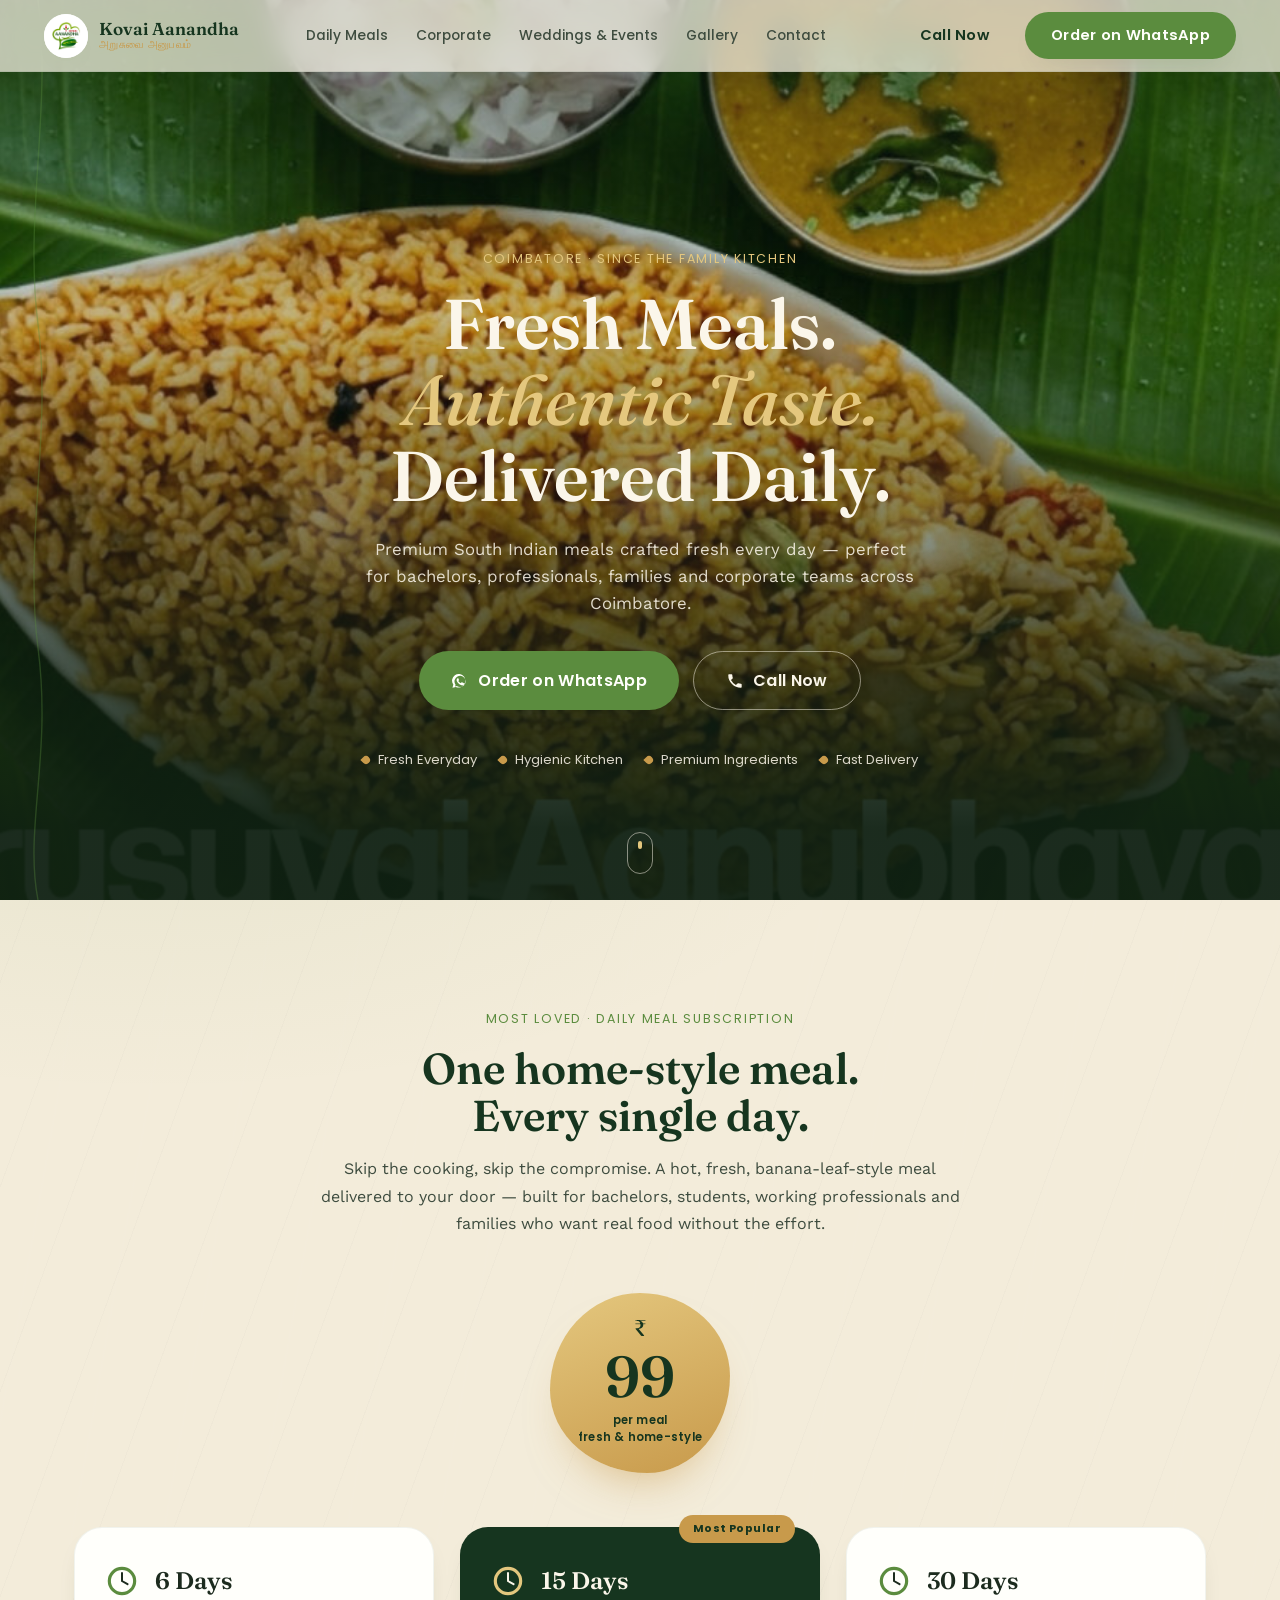
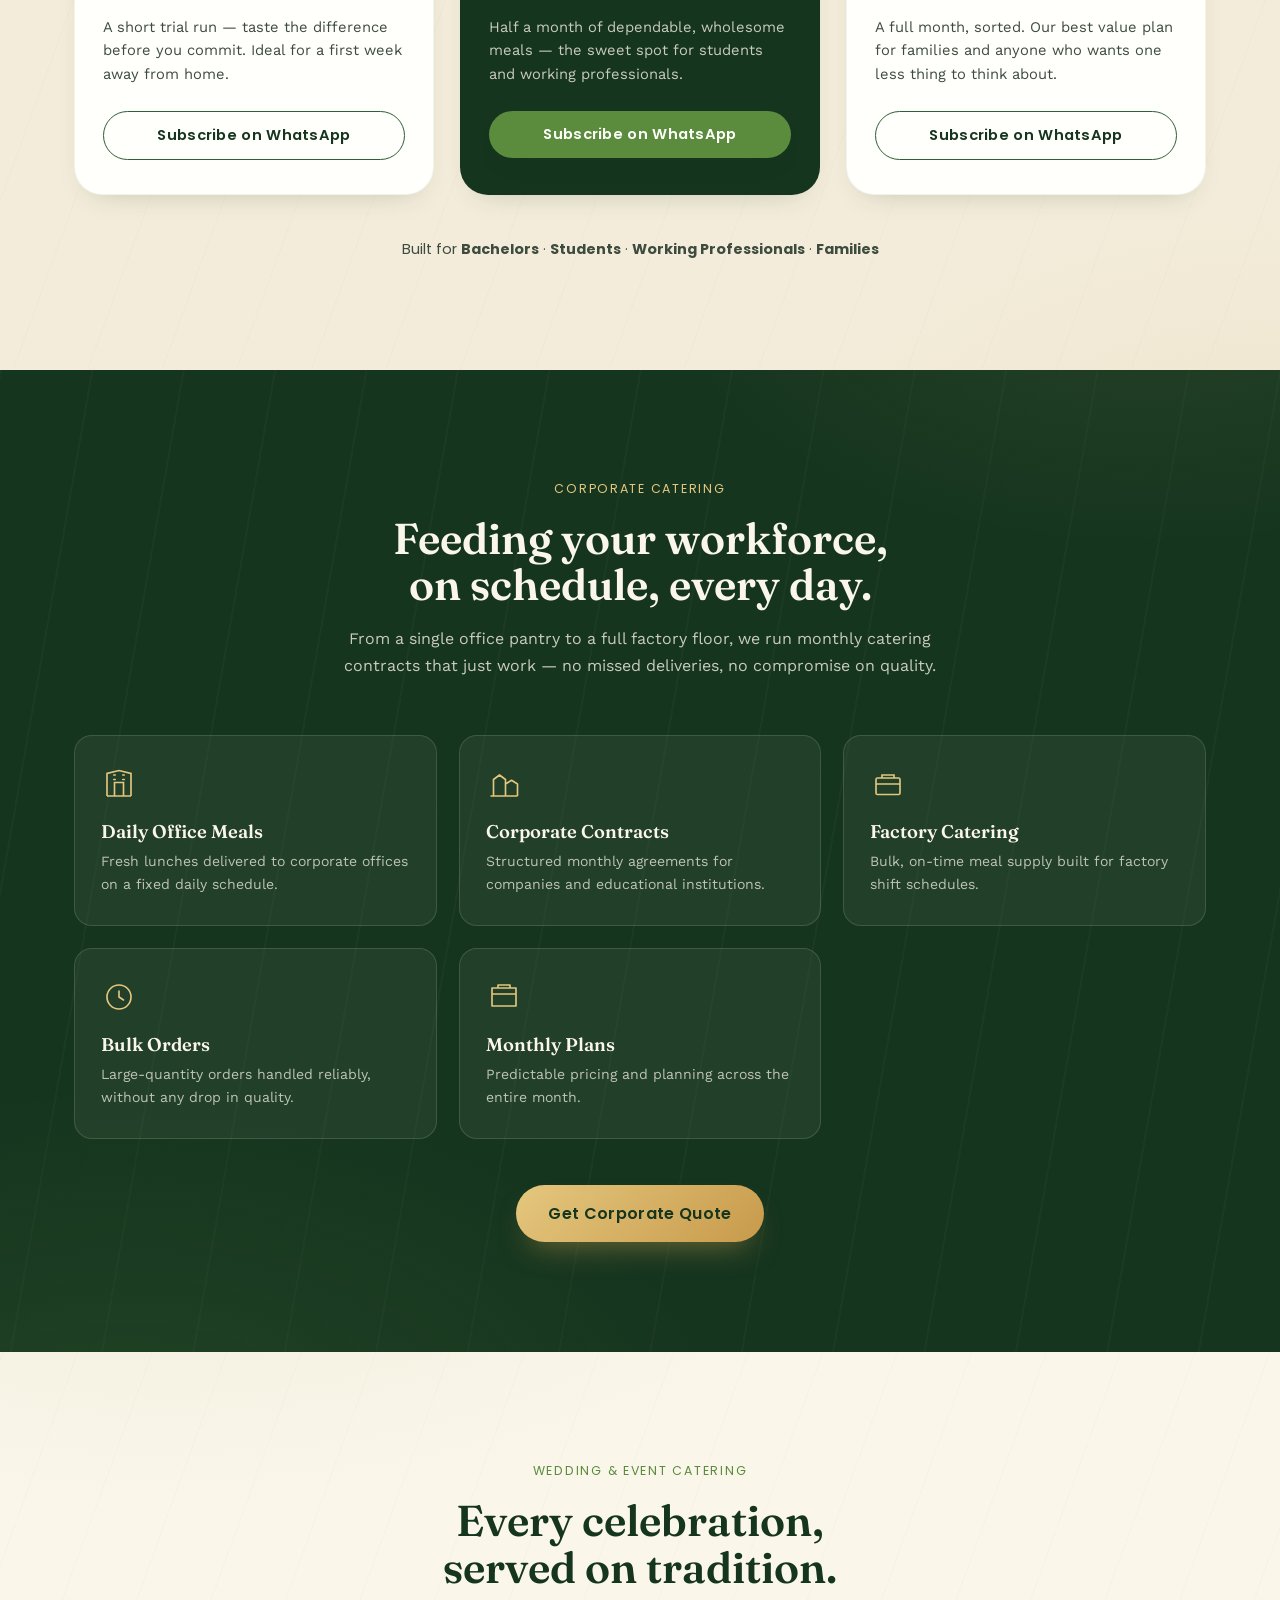
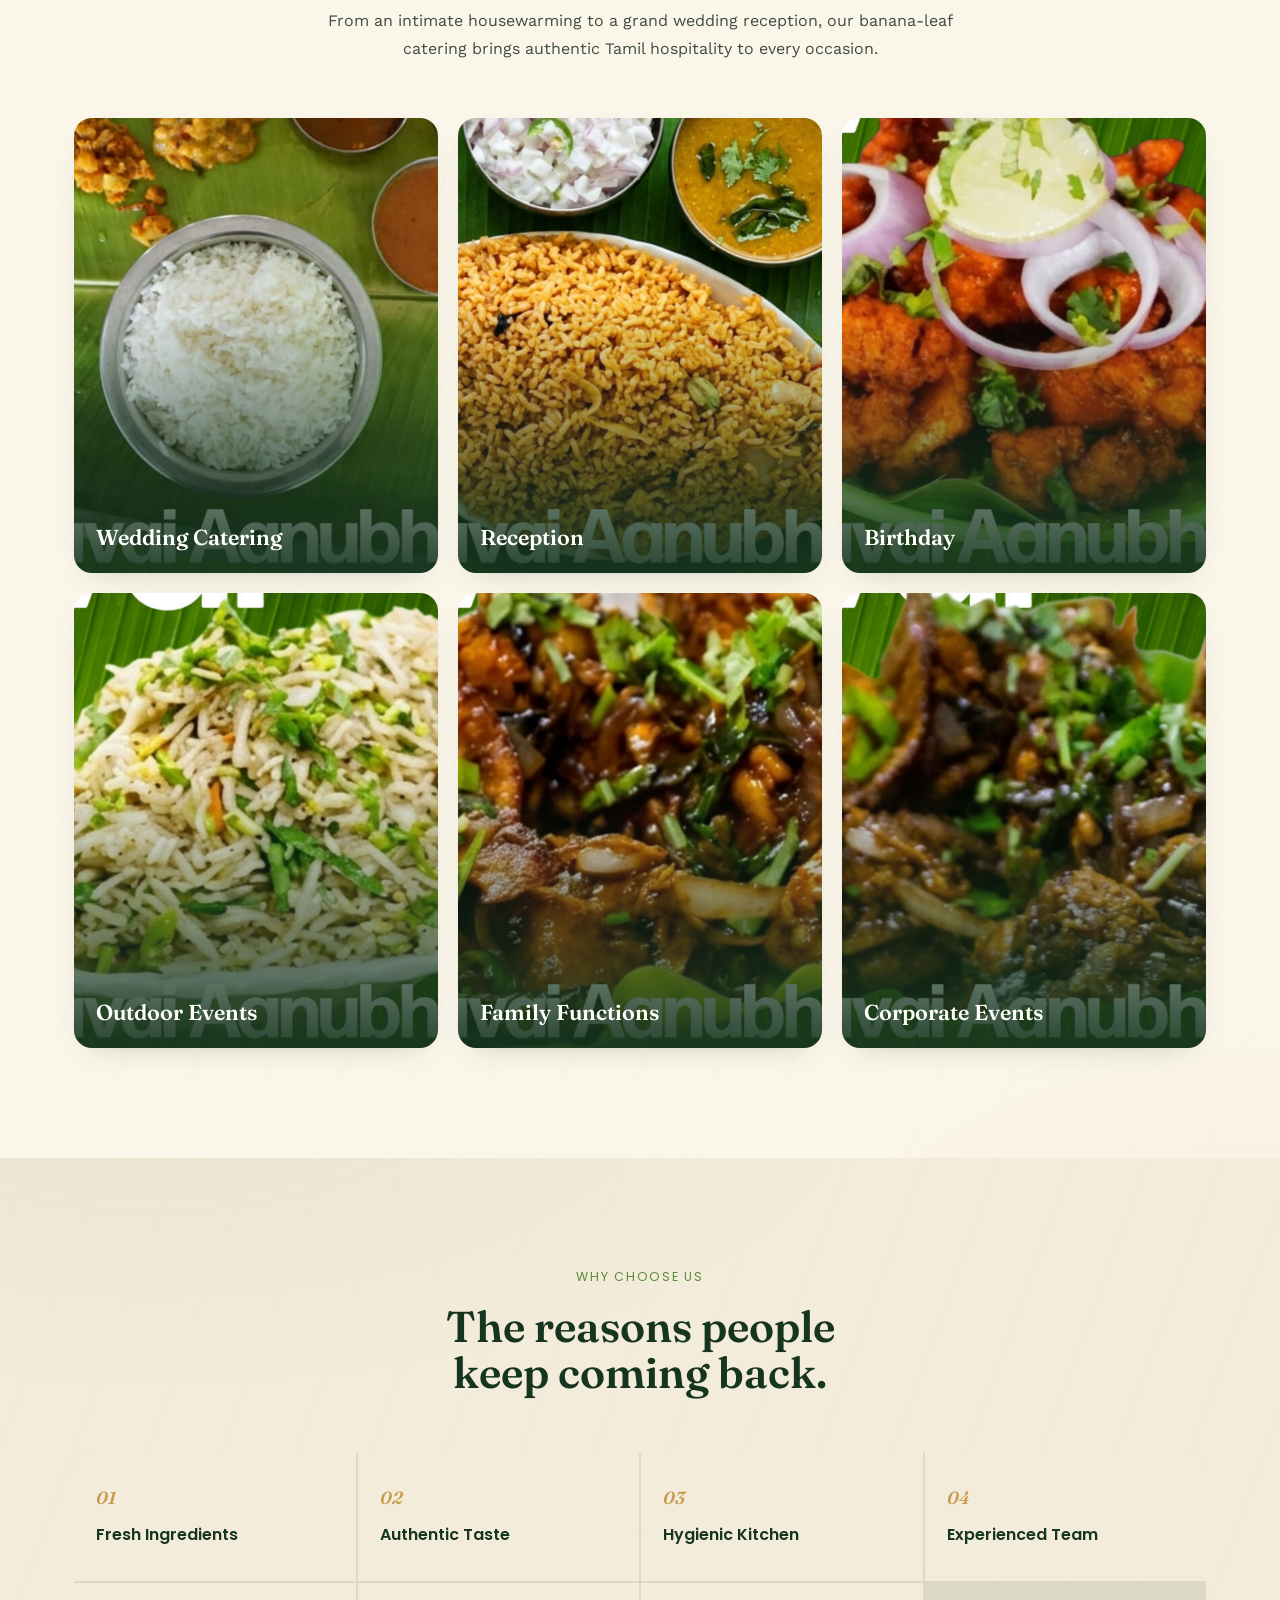
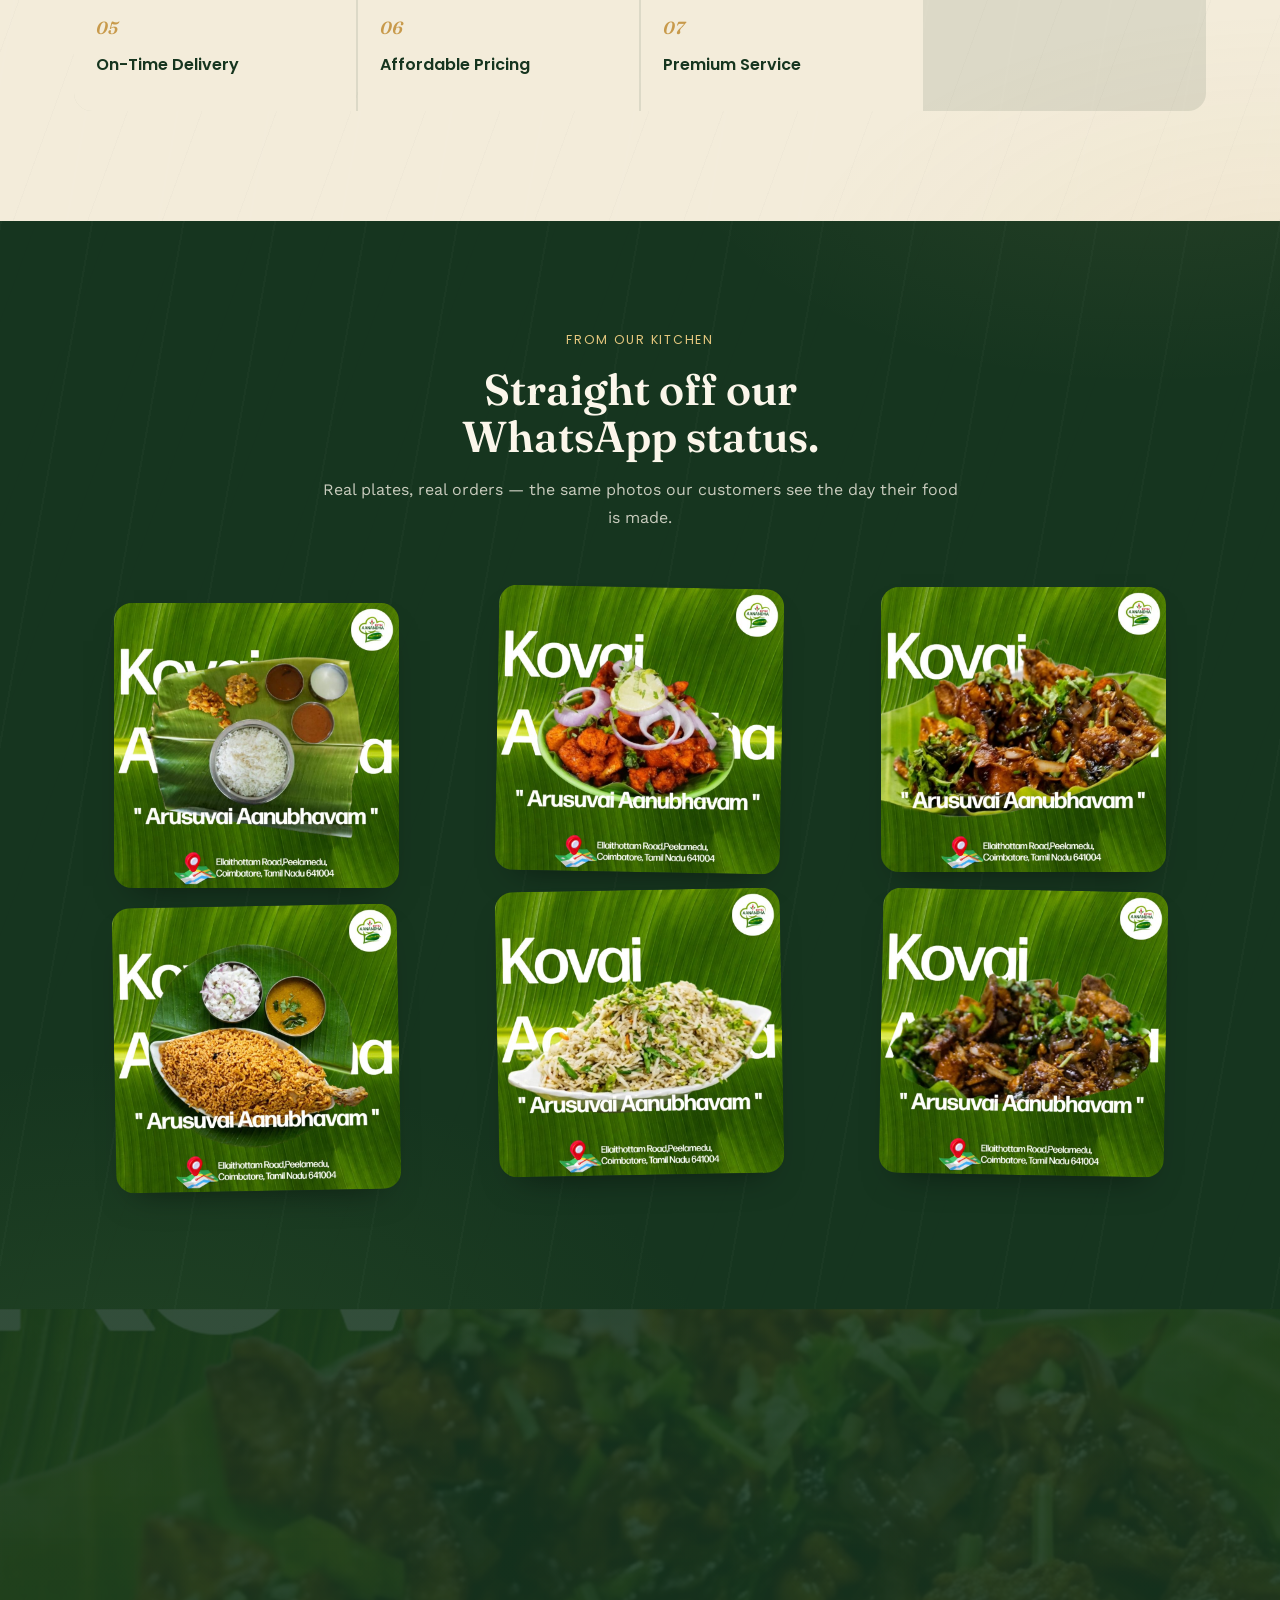
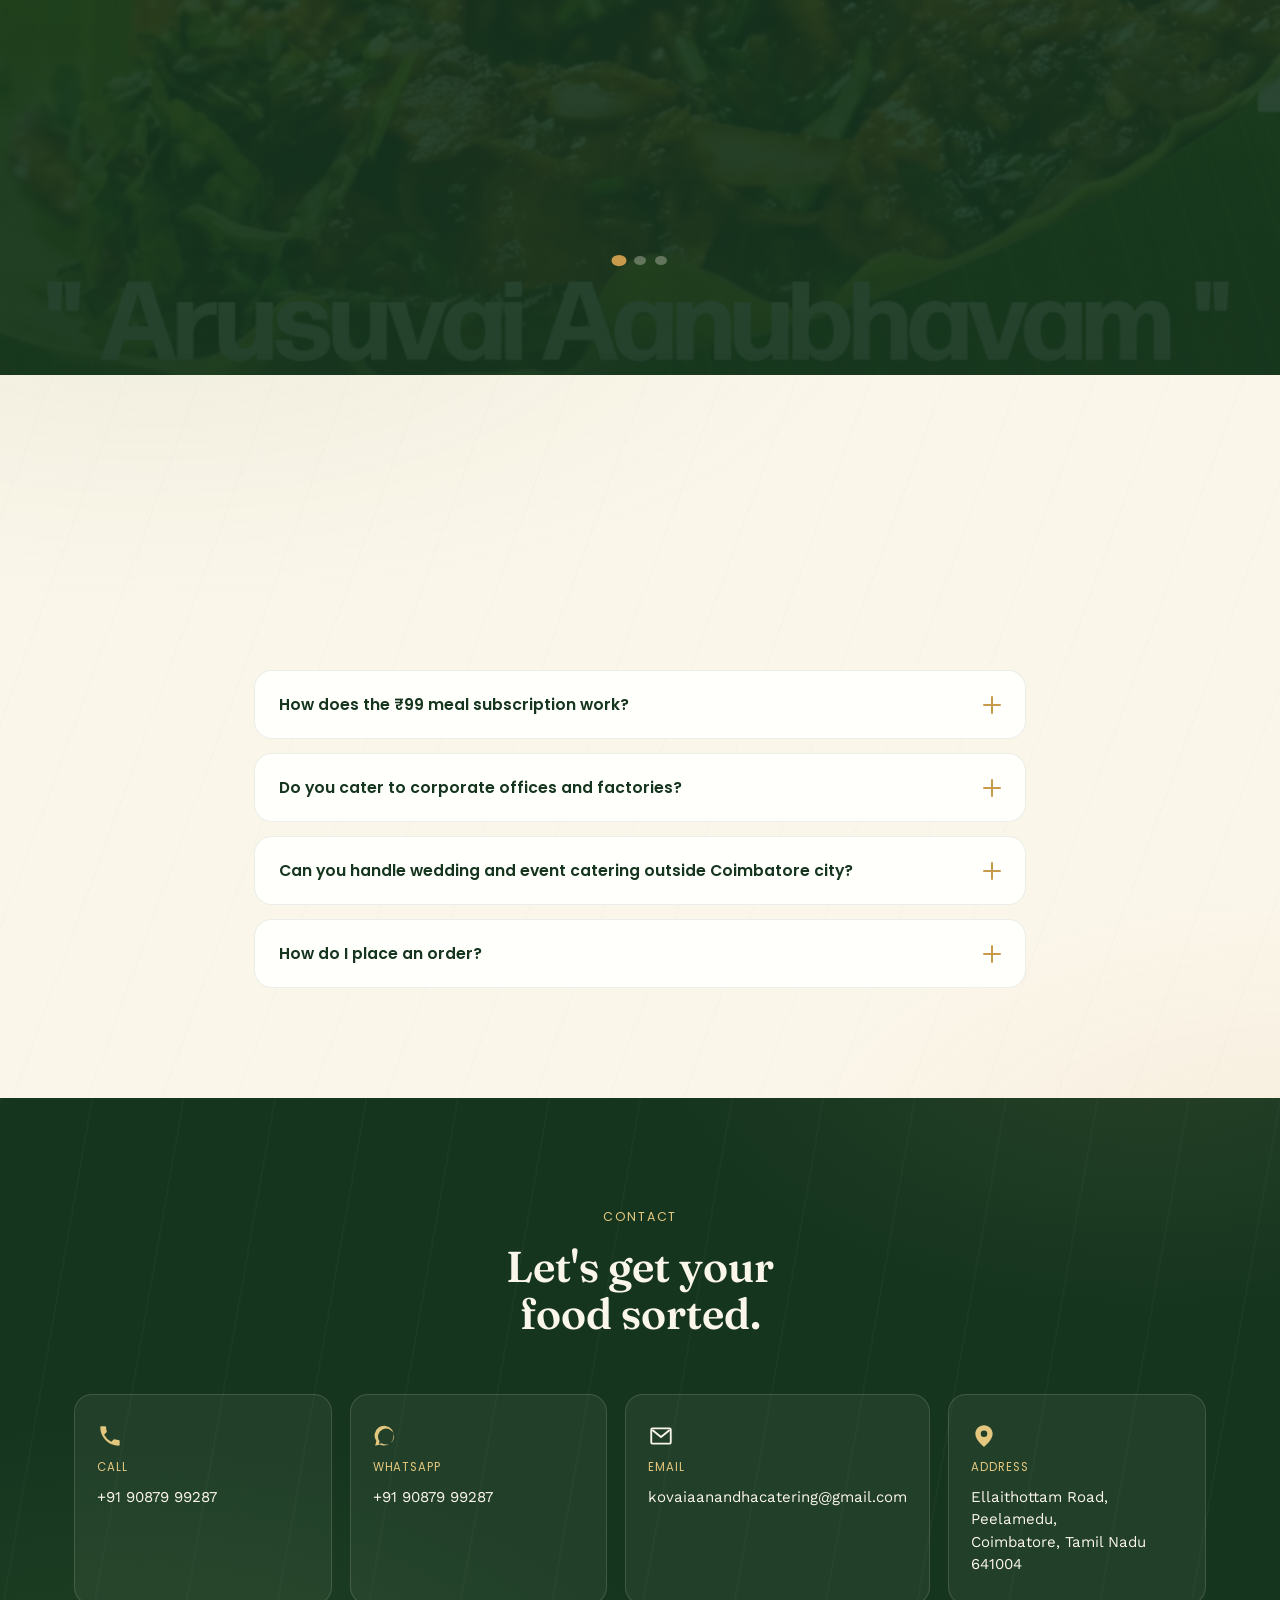
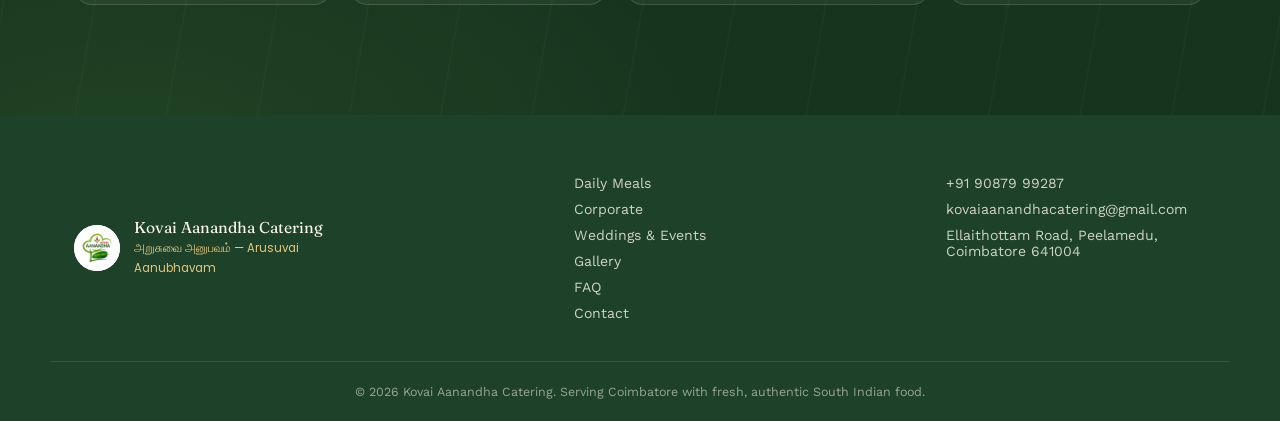
==== commit 08ffd774: "Replace image sources with relative paths" ====
--- a/index.html
+++ b/index.html
@@ -257,12 +257,12 @@
       </div>
 
       <div class="masonry reveal">
-        <figure class="mason-item"><img src="assets/img/dish-thali.jpg" alt="Traditional banana leaf meal with rice, sambar, rasam and curries" loading="lazy"></figure>
-        <figure class="mason-item"><img src="assets/img/dish-biryani.jpg" alt="Chicken biryani with leg piece, onion salad and sambar" loading="lazy"></figure>
-        <figure class="mason-item"><img src="assets/img/dish-chicken-65.jpg" alt="Crispy chicken 65 garnished with onions and lemon" loading="lazy"></figure>
-        <figure class="mason-item"><img src="assets/img/dish-fried-rice.jpg" alt="Vegetable fried rice with fresh herbs" loading="lazy"></figure>
-        <figure class="mason-item"><img src="assets/img/dish-chicken-fry-1.jpg" alt="Chettinad-style dry chicken fry" loading="lazy"></figure>
-        <figure class="mason-item"><img src="assets/img/dish-chicken-fry-2.jpg" alt="Spicy dry fried chicken with curry leaves" loading="lazy"></figure>
+        <figure class="mason-item"><img src="dish-thali.jpg" alt="Traditional banana leaf meal with rice, sambar, rasam and curries" loading="lazy"></figure>
+        <figure class="mason-item"><img src="dish-biryani.jpg" alt="Chicken biryani with leg piece, onion salad and sambar" loading="lazy"></figure>
+        <figure class="mason-item"><img src="dish-chicken-65.jpg" alt="Crispy chicken 65 garnished with onions and lemon" loading="lazy"></figure>
+        <figure class="mason-item"><img src="dish-fried-rice.jpg" alt="Vegetable fried rice with fresh herbs" loading="lazy"></figure>
+        <figure class="mason-item"><img src="dish-chicken-fry-1.jpg" alt="Kongu-style dry chicken fry" loading="lazy"></figure>
+        <figure class="mason-item"><img src="dish-chicken-fry-2.jpg" alt="Spicy dry fried chicken with curry leaves" loading="lazy"></figure>
       </div>
     </div>
   </section>
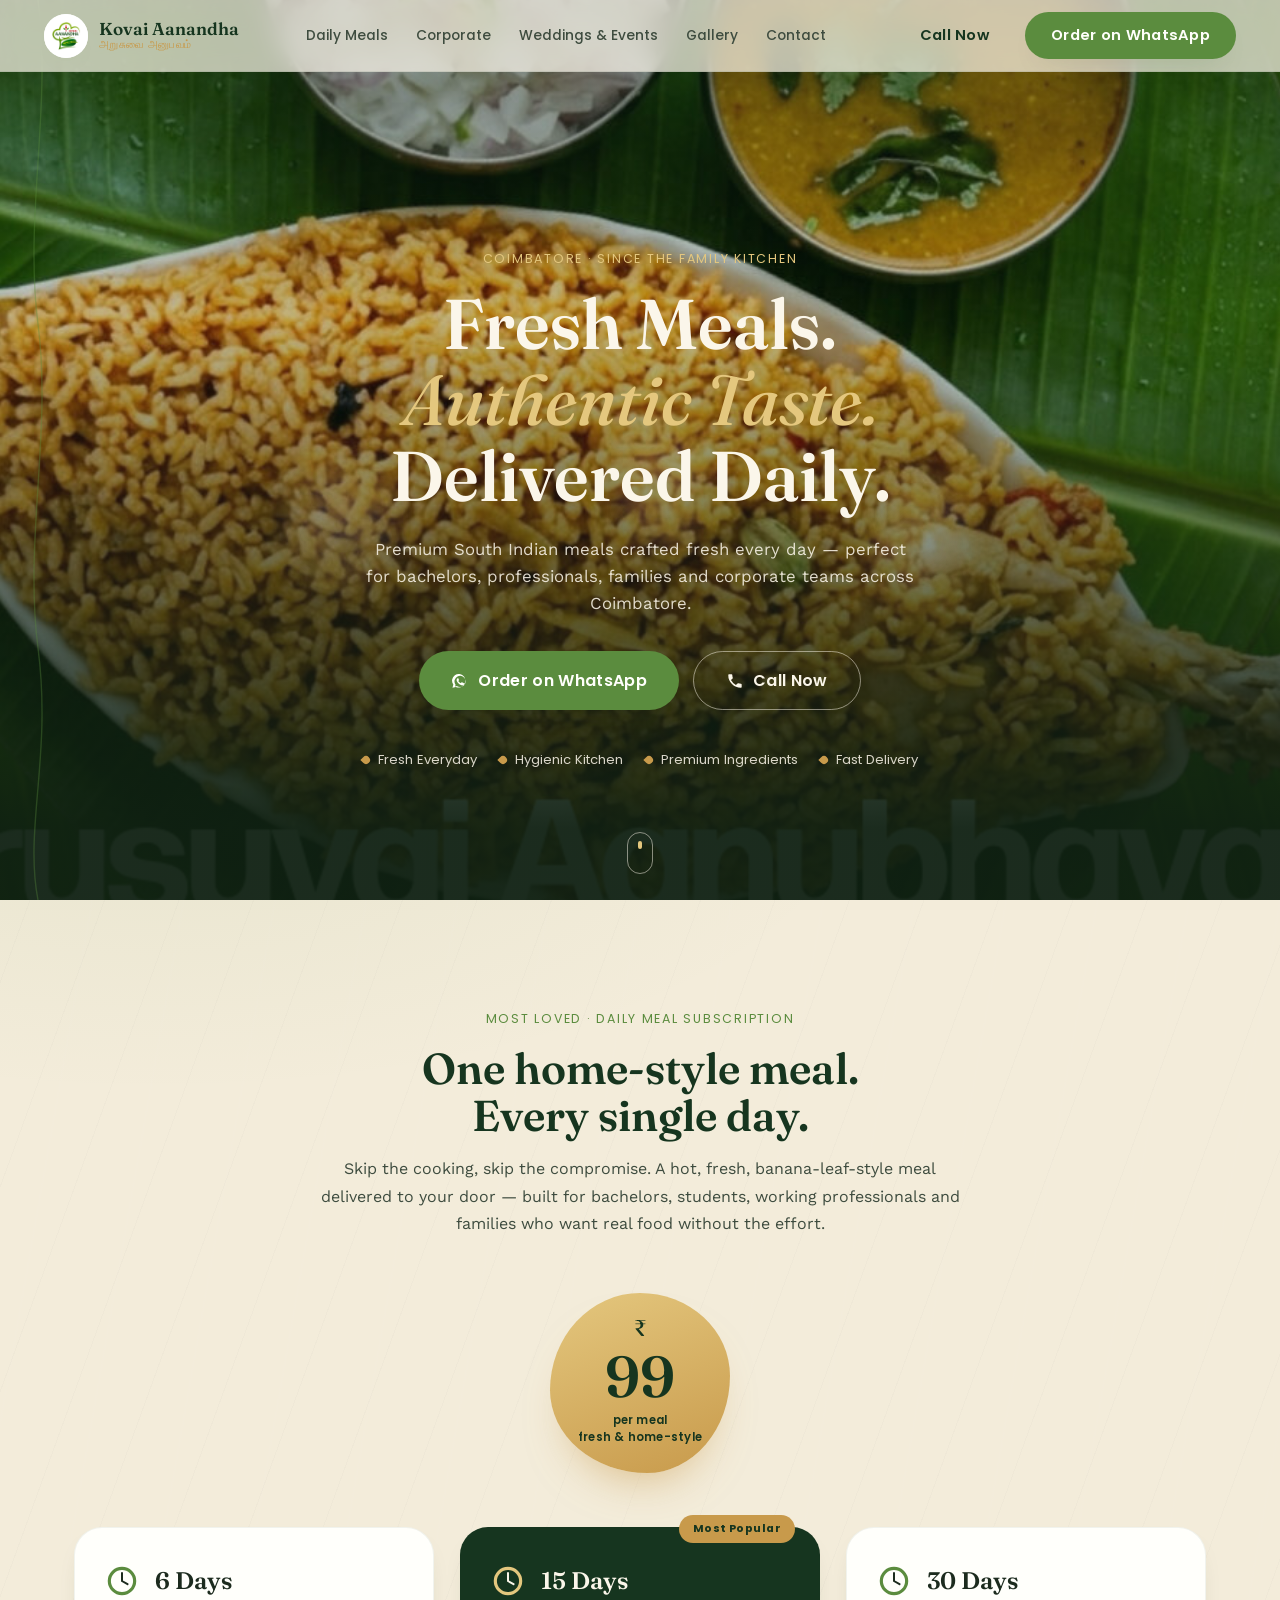
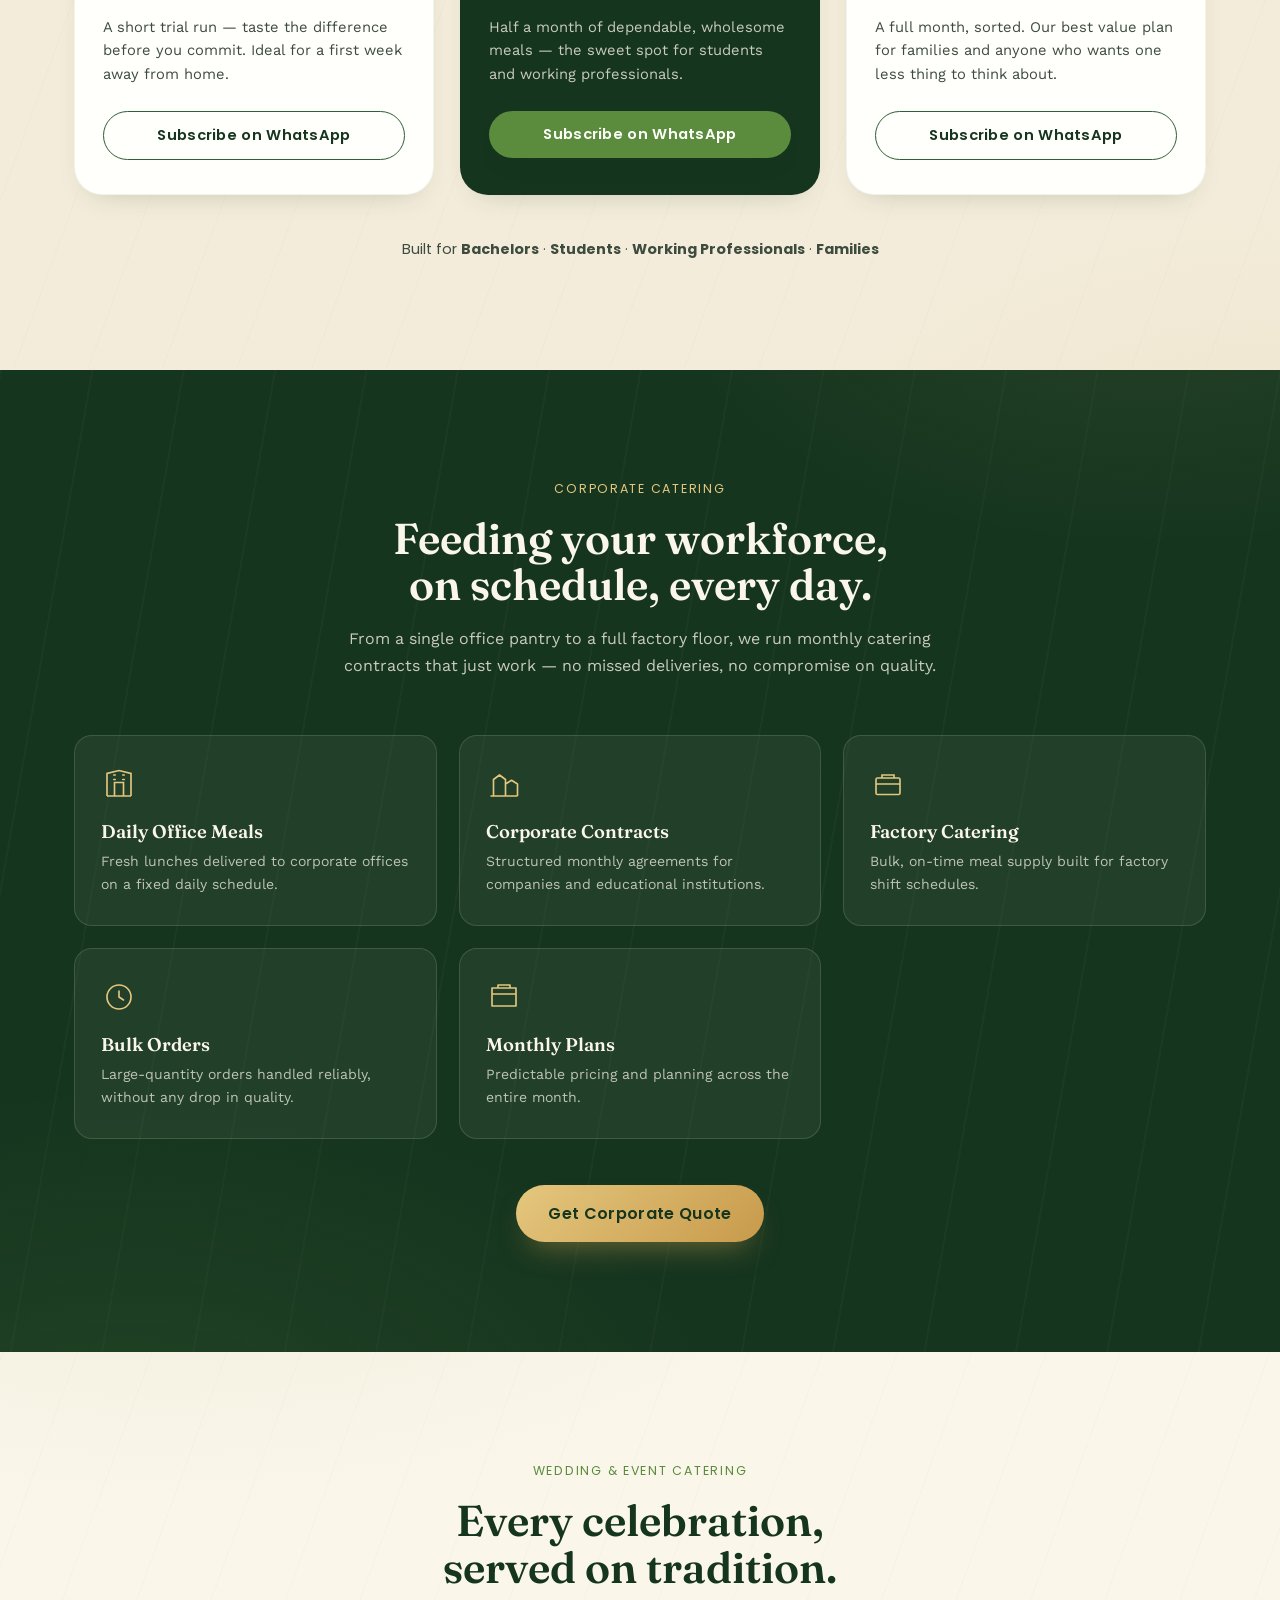
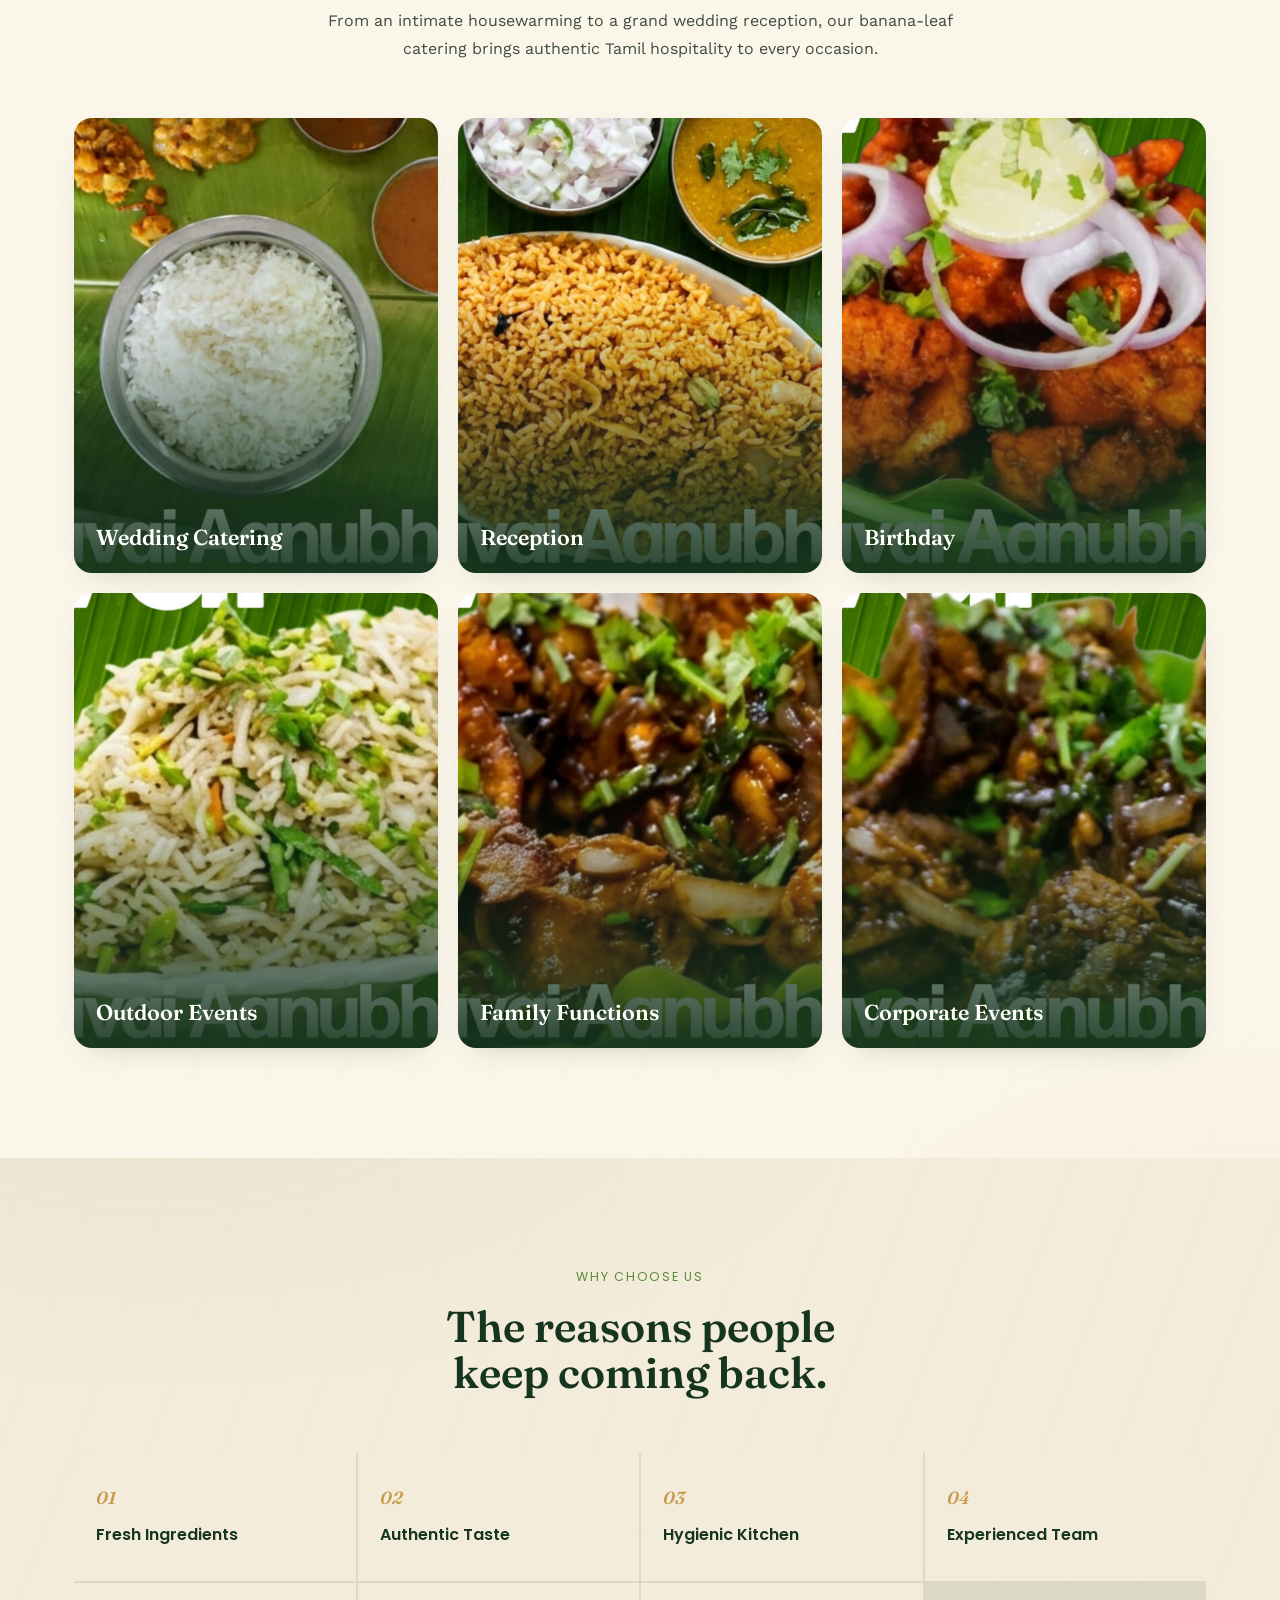
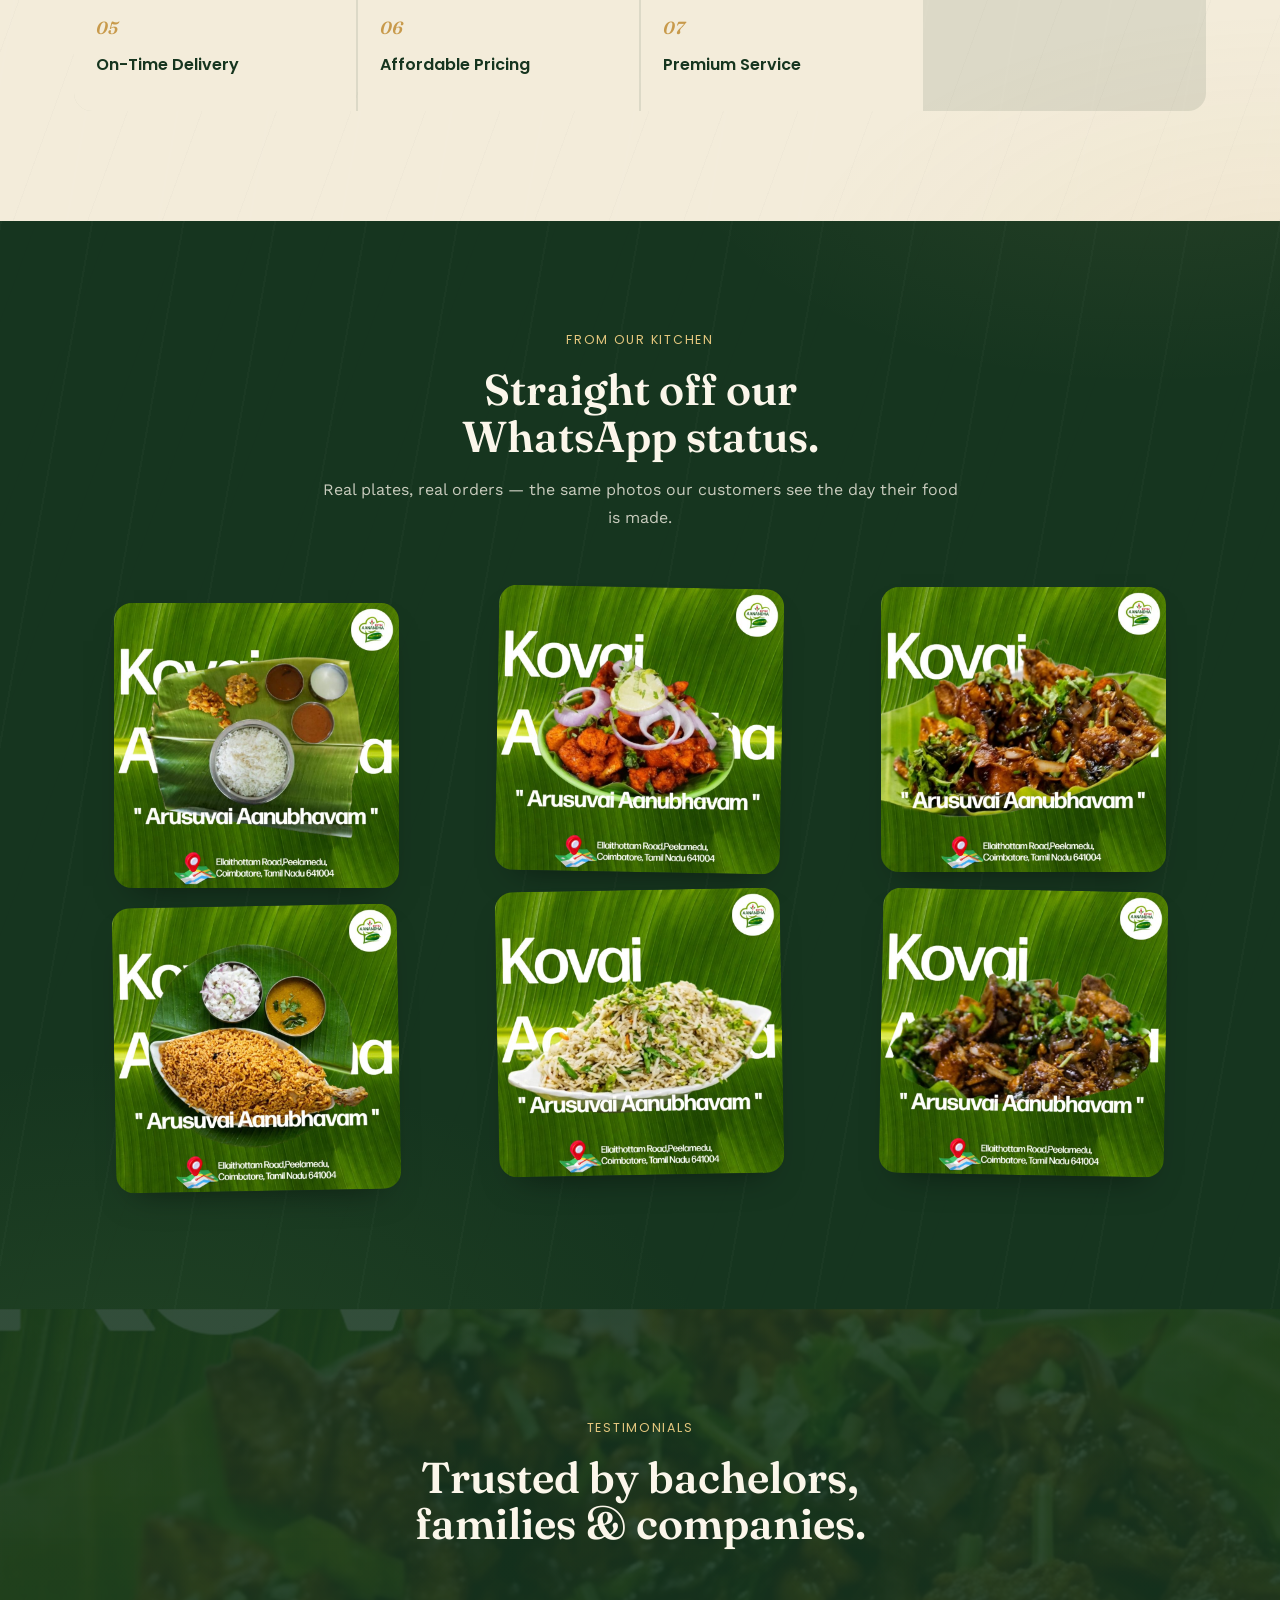
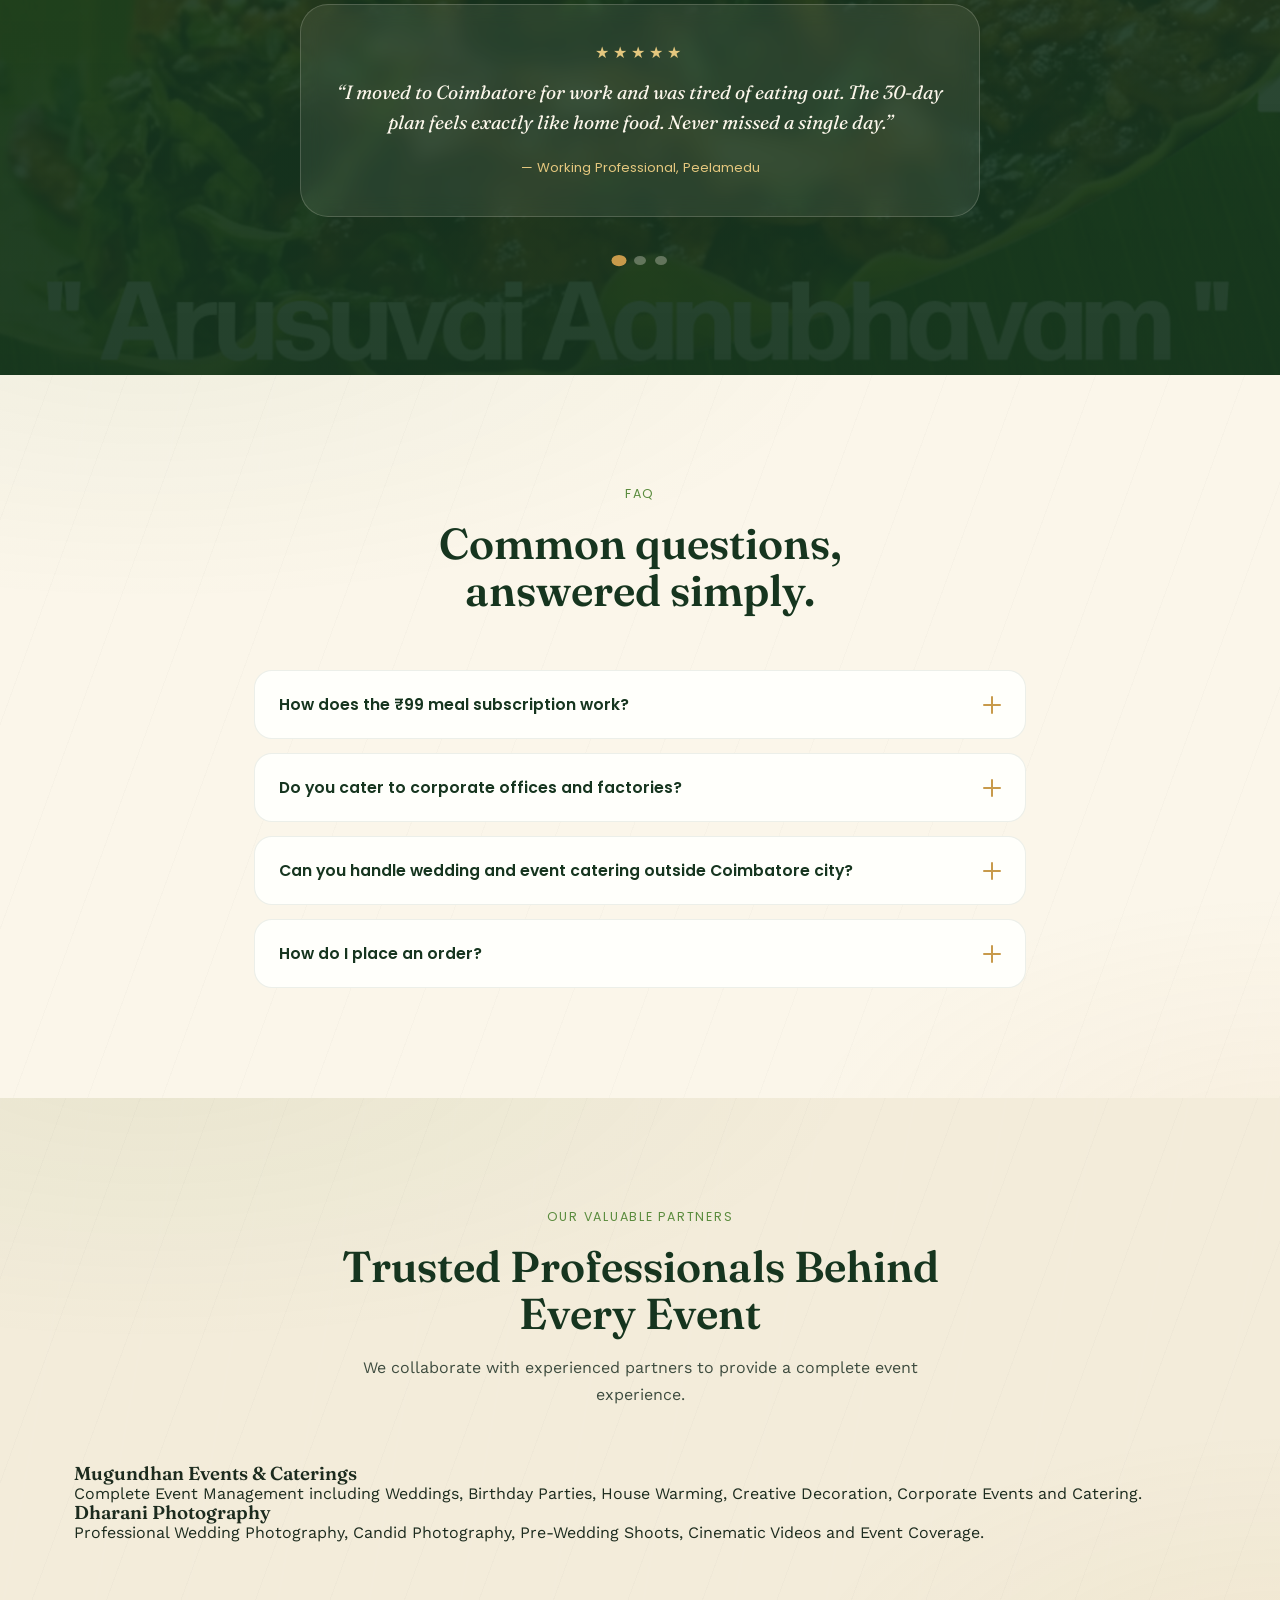
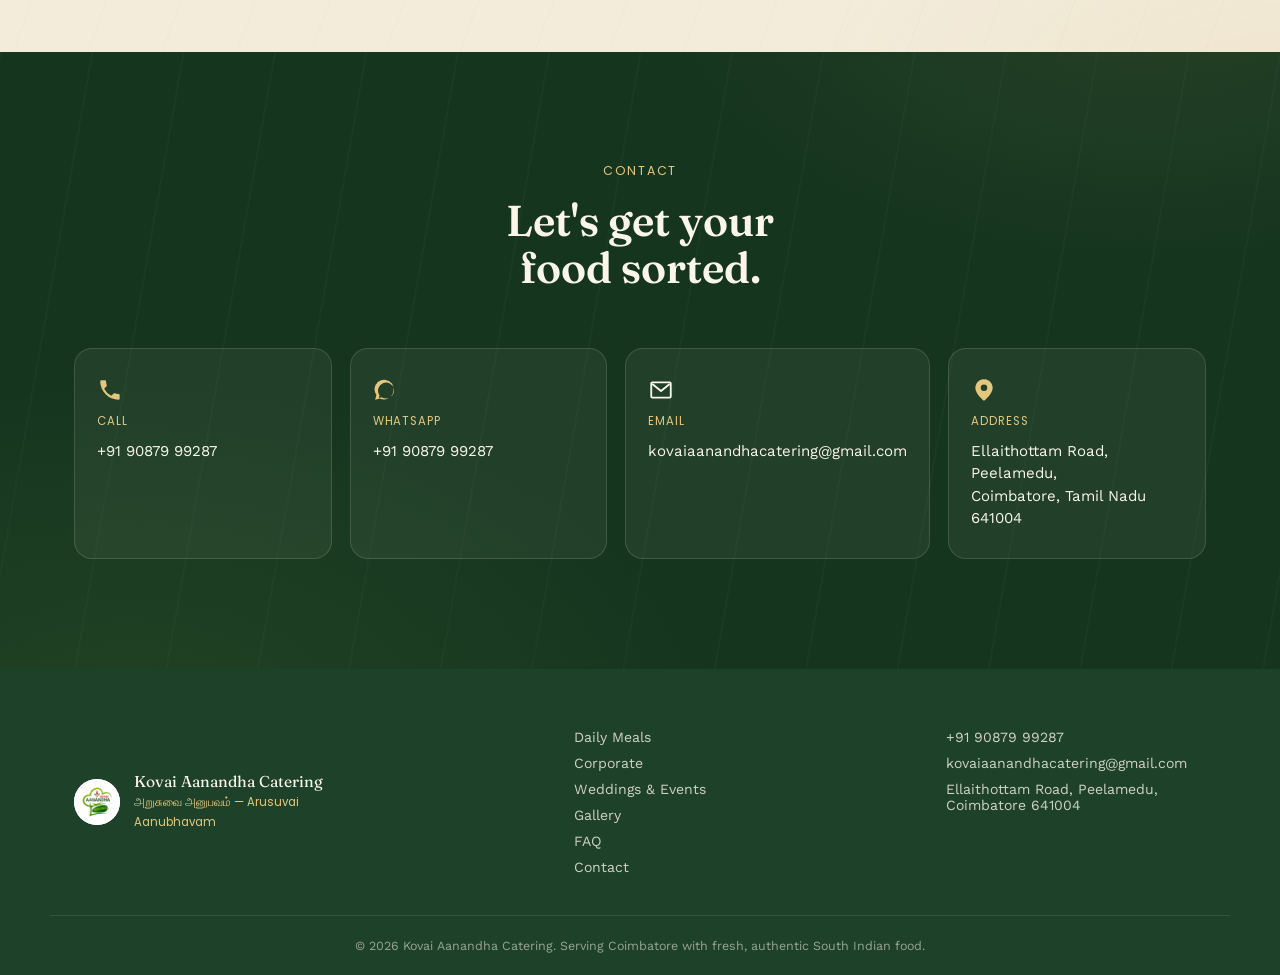
==== commit 7c05355d: "Add Valuable Partners section to index.html Added a new section for valuable partners with descripti" ====
--- a/index.html
+++ b/index.html
@@ -352,6 +352,41 @@
     </div>
   </section>
 
+  <!-- ============ VALUABLE PARTNERS ============ -->
+<section class="section section-cream" id="partners">
+  <div class="container">
+
+    <div class="section-head reveal">
+      <p class="eyebrow eyebrow-dark">Our Valuable Partners</p>
+      <h2 class="section-title">Trusted Professionals Behind Every Event</h2>
+      <p class="section-sub">
+        We collaborate with experienced partners to provide a complete event experience.
+      </p>
+    </div>
+
+    <div class="partners-grid">
+
+      <div class="partner-box reveal">
+        <h3>Mugundhan Events & Caterings</h3>
+        <p>
+          Complete Event Management including Weddings, Birthday Parties,
+          House Warming, Creative Decoration, Corporate Events and Catering.
+        </p>
+      </div>
+
+      <div class="partner-box reveal">
+        <h3>Dharani Photography</h3>
+        <p>
+          Professional Wedding Photography, Candid Photography,
+          Pre-Wedding Shoots, Cinematic Videos and Event Coverage.
+        </p>
+      </div>
+
+    </div>
+
+  </div>
+</section>
+  
   <!-- ============ CONTACT ============ -->
   <section class="section section-deep" id="contact">
     <div class="container">
